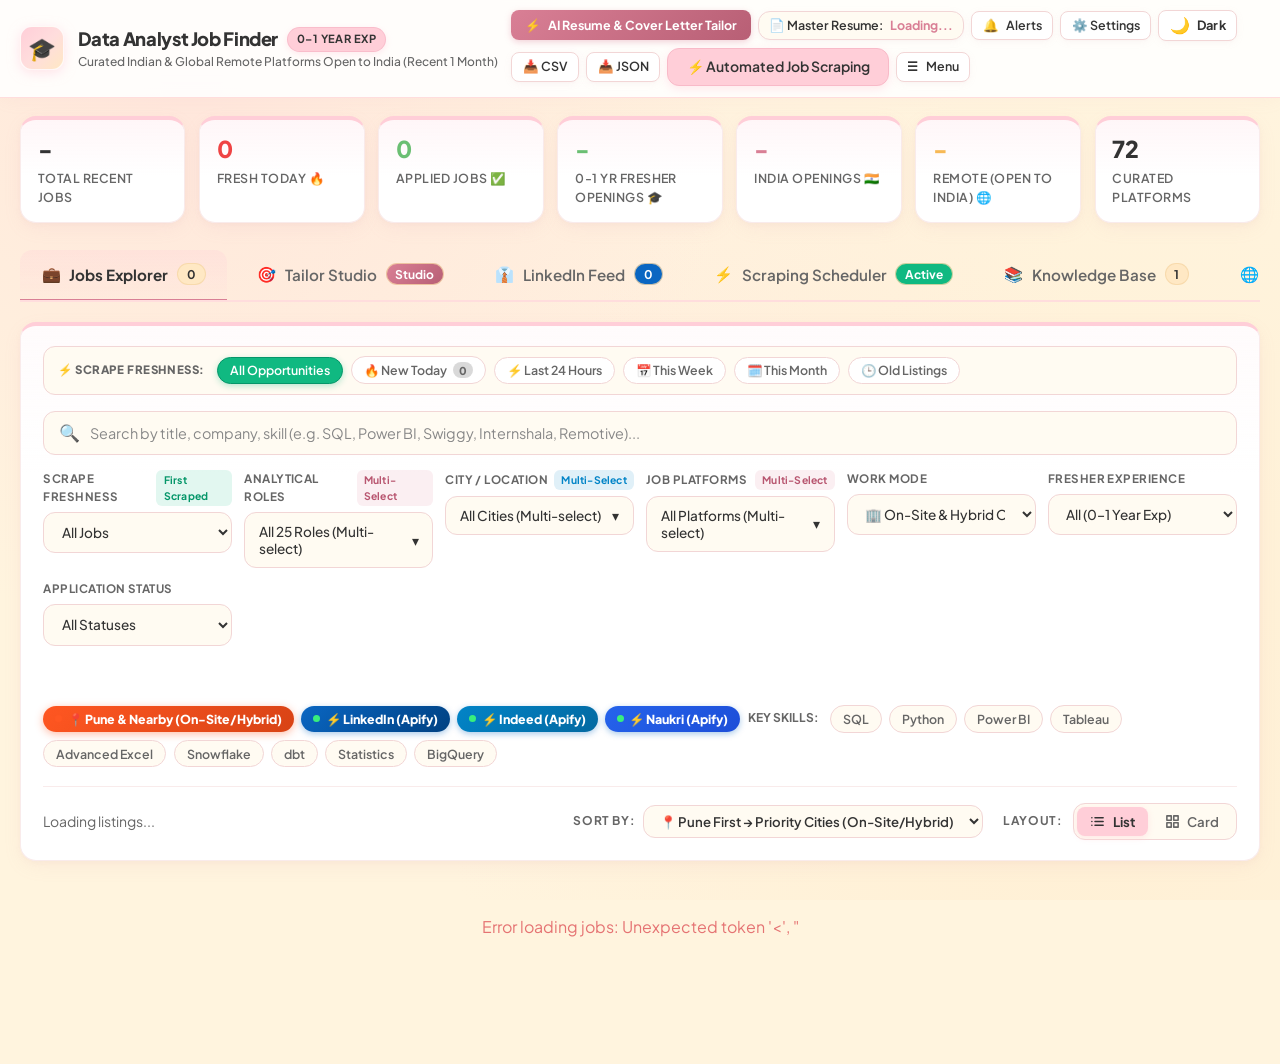
==== static/index.html @ f837790b "Initial commit: Data Analyst Fresher Job Finder platform with responsive laptop, mobile, and tablet " ====
<!DOCTYPE html>
<html lang="en">

<head>
  <meta charset="UTF-8">
  <meta name="viewport" content="width=device-width, initial-scale=1.0">
  <meta http-equiv="Cache-Control" content="no-cache, no-store, must-revalidate">
  <meta http-equiv="Pragma" content="no-cache">
  <meta http-equiv="Expires" content="0">
  <title>Data Analyst Fresher Job Finder (0-1 Year Exp) | Modern Pastel AI Career Platform</title>

  <!-- Modern Clean Typography (Notion/Linear aesthetic) -->
  <link rel="preconnect" href="https://fonts.googleapis.com">
  <link rel="preconnect" href="https://fonts.gstatic.com" crossorigin>
  <link
    href="https://fonts.googleapis.com/css2?family=Plus+Jakarta+Sans:wght@400;500;600;700;800&family=JetBrains+Mono:wght@400;500;600&display=swap"
    rel="stylesheet">

  <script>
    (function () {
      try {
        var saved = localStorage.getItem('job_finder_theme');
        var systemDark = window.matchMedia && window.matchMedia('(prefers-color-scheme: dark)').matches;
        var theme = saved ? saved : (systemDark ? 'dark' : 'light');
        document.documentElement.setAttribute('data-theme', theme);
        if (theme === 'dark') {
          document.documentElement.classList.add('dark-theme');
        }
      } catch (e) { }
    })();
  </script>
  <link rel="stylesheet" href="/static/css/styles.css?v=3.0.0-responsive">
  <link rel="icon"
    href="data:image/svg+xml,<svg xmlns=%22http://www.w3.org/2000/svg%22 viewBox=%220%22><text y=%2226%22 font-size=%2226%22>📈</text></svg>">
</head>

<body>

  <!-- Top Navigation Bar (Background: #FFFFFF, Bottom Border: #FFDDDD) -->
  <header class="header">
    <div class="header-container">
      <a href="/" class="brand">
        <div class="brand-icon">🎓</div>
        <div class="brand-text-wrap">
          <div class="brand-title">
            <span class="brand-title-text">Data Analyst Job Finder</span>
            <span class="fresher-badge-header">0–1 Year Exp</span>
          </div>
          <div class="brand-subtitle">Curated Indian & Global Remote Platforms Open to India (Recent 1 Month)</div>
        </div>
      </a>

      <div class="header-actions">
        <!-- Dedicated AI Resume & Cover Letter Tailor Feature -->
        <button class="btn btn-primary btn-sm header-btn-tailor" onclick="openAITailorWorkspace()"
          title="AI Resume & Cover Letter Tailoring Studio: Paste URL or JD"
          style="background: linear-gradient(135deg, #D97F95 0%, #B85F75 100%); color: #FFFFFF; border: none; font-weight: 700; box-shadow: 0 2px 6px rgba(217,127,149,0.35); padding: 0.45rem 0.85rem;">
          ⚡ <span class="btn-text-full">AI Resume & Cover Letter Tailor</span><span class="btn-text-short">Tailor</span>
        </button>
        <!-- Master Resume Profile Badge -->
        <button class="btn btn-outline btn-sm master-resume-badge header-btn-desktop-only" id="master-resume-badge-btn"
          onclick="openMasterResumeModal()" title="View or upload verified Master Resume">
          📄 Master Resume: <span id="header-resume-name" style="color: #D97F95; font-weight: 700;">Loading...</span>
        </button>
        <!-- Notification Bell Dropdown -->
        <div style="position: relative; display: inline-block;">
          <button class="btn btn-outline btn-sm" id="notif-bell-btn" onclick="toggleNotificationDrawer()"
            title="Job Scraping Notifications & System Alerts">
            🔔 <span id="header-notif-label" class="header-notif-text">Alerts</span>
            <span class="notif-badge" id="header-notif-badge"
              style="display: none; background: #dc2626; color: white; border-radius: 9999px; padding: 2px 7px; font-size: 0.72rem; font-weight: 800; margin-left: 4px;">0</span>
          </button>
          <div id="notif-dropdown" class="notif-dropdown" style="display: none;">
            <div class="notif-header">
              <div>
                <span style="font-weight: 700; font-size: 0.9rem; color: #1e293b; display: block;">Scraping Alerts & Updates</span>
                <span class="notif-tz-badge">🇮🇳 Indian Standard Time (IST • UTC+5:30)</span>
              </div>
              <div style="display: flex; gap: 8px; align-items: center;">
                <button class="btn-text-xs" onclick="markAllNotificationsRead()">Mark all read</button>
                <button class="btn-text-xs" onclick="openNotificationSettingsModal()">⚙️ Settings</button>
              </div>
            </div>
            <div id="notif-items-list" class="notif-items-list">
              <div style="padding: 1.5rem; text-align: center; color: #64748b; font-size: 0.85rem;">No recent
                notifications</div>
            </div>
            <div class="notif-footer">
              <span>Alerts Timezone: <strong>IST (Asia/Kolkata)</strong></span>
              <button class="btn-text-xs" onclick="fetchNotifications()" style="cursor: pointer;">🔄 Refresh</button>
            </div>
          </div>
        </div>
        <!-- Settings Button -->
        <button class="btn btn-outline btn-sm header-btn-desktop-only" onclick="openSettingsModal()"
          title="Customize ATS strictness, work modes, and export preferences">
          ⚙️ Settings
        </button>
        <!-- Theme Change Button -->
        <button class="btn btn-outline btn-sm theme-toggle-btn" id="theme-toggle-btn" onclick="toggleTheme()"
          title="Switch to Dark Theme" aria-label="Toggle Theme">
          <span class="theme-toggle-icon" id="theme-toggle-icon">🌙</span>
          <span class="theme-toggle-text" id="theme-toggle-text">Dark</span>
        </button>
        <!-- Export Actions -->
        <button class="btn btn-outline btn-sm header-btn-desktop-only" onclick="window.location.href='/api/export/csv'"
          title="Export all recent listings to CSV">
          📥 CSV
        </button>
        <button class="btn btn-outline btn-sm header-btn-desktop-only" onclick="window.location.href='/api/export/json'"
          title="Export all recent listings to JSON">
          📥 JSON
        </button>
        <!-- Primary Action Button: #FFCED8 -->
        <button class="btn btn-primary header-btn-desktop-only" onclick="switchTab('scheduler-center')">
          ⚡ Automated Job Scraping
        </button>

        <!-- Mobile/Tablet Menu Button (Visible on screens <= 1024px) -->
        <button type="button" class="btn btn-outline btn-sm mobile-menu-toggle-btn" id="mobile-menu-btn" onclick="toggleMobileMenu()"
          title="Toggle Navigation Menu" aria-label="Toggle Navigation Menu" aria-expanded="false">
          <span class="mobile-menu-icon" id="mobile-menu-icon">☰</span>
          <span class="mobile-menu-label">Menu</span>
        </button>
      </div>
    </div>

    <!-- Mobile Actions Slide-down Drawer (Tablet & Mobile) -->
    <div id="mobile-actions-drawer" class="mobile-actions-drawer" style="display: none;">
      <div class="mobile-drawer-content">
        <div class="mobile-drawer-primary">
          <button class="btn btn-primary btn-block mobile-drawer-btn" onclick="openAITailorWorkspace(); closeMobileMenu();"
            style="background: linear-gradient(135deg, #D97F95 0%, #B85F75 100%); color: #FFFFFF; border: none; font-weight: 700;">
            ⚡ AI Resume & Cover Letter Tailor
          </button>
          <button class="btn btn-outline btn-block mobile-drawer-btn" onclick="openMasterResumeModal(); closeMobileMenu();">
            📄 Master Resume: <span id="mobile-drawer-resume-name" style="color: #D97F95; font-weight: 700;">Loading...</span>
          </button>
          <button class="btn btn-primary btn-block mobile-drawer-btn" onclick="switchTab('scheduler-center'); closeMobileMenu();">
            ⚡ Automated Job Scraping & Scheduler
          </button>
        </div>
        <div class="mobile-drawer-grid-2">
          <button class="btn btn-outline mobile-drawer-btn" onclick="openSettingsModal(); closeMobileMenu();">
            ⚙️ Settings
          </button>
          <button class="btn btn-outline mobile-drawer-btn" onclick="window.location.href='/api/export/csv'; closeMobileMenu();">
            📥 CSV Export
          </button>
          <button class="btn btn-outline mobile-drawer-btn" onclick="window.location.href='/api/export/json'; closeMobileMenu();">
            📥 JSON Export
          </button>
          <button class="btn btn-outline mobile-drawer-btn" onclick="toggleTheme(); closeMobileMenu();">
            🌓 Switch Theme
          </button>
        </div>
      </div>
    </div>
  </header>

  <!-- Dashboard Live Stats Banner (White Cards, 16px Radius, Soft Shadow, #FFCED8 Top Border) -->
  <section class="stats-banner">
    <div class="stats-grid">
      <div class="stat-item">
        <span class="stat-value" id="stat-total-jobs">-</span>
        <span class="stat-label">Total Recent Jobs</span>
      </div>
      <div class="stat-item">
        <span class="stat-value" id="stat-fresh-today" style="color: #EF4444;">0</span>
        <span class="stat-label">Fresh Today 🔥</span>
      </div>
      <div class="stat-item">
        <span class="stat-value" id="stat-applied-jobs" style="color: #6BBF73;">0</span>
        <span class="stat-label">Applied Jobs ✅</span>
      </div>
      <div class="stat-item">
        <span class="stat-value" id="stat-fresher-jobs" style="color: #6BBF73;">-</span>
        <span class="stat-label">0-1 Yr Fresher Openings 🎓</span>
      </div>
      <div class="stat-item">
        <span class="stat-value" id="stat-india-jobs" style="color: #D97F95;">-</span>
        <span class="stat-label">India Openings 🇮🇳</span>
      </div>
      <div class="stat-item">
        <span class="stat-value" id="stat-remote-jobs" style="color: #F7B955;">-</span>
        <span class="stat-label">Remote (Open to India) 🌐</span>
      </div>
      <div class="stat-item">
        <span class="stat-value" id="stat-platforms-count">72</span>
        <span class="stat-label">Curated Platforms</span>
      </div>
    </div>
  </section>

  <!-- Navigation Tabs Wrapper with Scroll Cues -->
  <div class="nav-tabs-wrapper">
    <nav class="nav-tabs" id="main-nav-tabs">
      <button class="tab-btn active" data-tab="jobs">
        💼 <span class="tab-btn-text">Jobs Explorer</span> <span class="tab-badge" id="badge-jobs-count">0</span>
      </button>
      <button class="tab-btn" data-tab="tailor-studio" id="tab-btn-tailor-studio">
        🎯 <span class="tab-btn-text">Tailor Studio</span> <span class="tab-badge" style="background: linear-gradient(135deg, #D97F95, #B85F75); color: #fff;">Studio</span>
      </button>
      <button class="tab-btn" data-tab="linkedin-feed" id="tab-btn-linkedin-feed">
        👔 <span class="tab-btn-text">LinkedIn Feed</span> <span class="tab-badge" id="badge-linkedin-feed-count" style="background: #0a66c2; color: white;">0</span>
      </button>
      <button class="tab-btn" data-tab="scheduler-center" id="tab-btn-scheduler-center">
        ⚡ <span class="tab-btn-text">Scraping Scheduler</span> <span class="tab-badge" id="badge-scheduler-status"
          style="background: #10b981; color: white;">Active</span>
      </button>
      <button class="tab-btn" data-tab="kb">
        📚 <span class="tab-btn-text">Knowledge Base</span> <span class="tab-badge" id="badge-kb-docs">1</span>
      </button>
      <button class="tab-btn" data-tab="directory">
        🌐 <span class="tab-btn-text">72 Platforms</span> <span class="tab-badge">72</span>
      </button>
      <button class="tab-btn" data-tab="analytics">
        📊 <span class="tab-btn-text">Analytics</span>
      </button>
    </nav>
  </div>

  <!-- Main Content Area -->
  <main class="main-content">

    <!-- Tab 1: Fresher Jobs Explorer -->
    <div class="tab-pane" id="tab-jobs">
      <!-- Search & Filters Dashboard Card -->
      <div class="filter-card">
        <!-- Quick Scrape Freshness Filter Bar -->
        <div class="freshness-quick-bar">
          <span class="freshness-quick-title">⚡ SCRAPE FRESHNESS:</span>
          <button type="button" class="freshness-pill active" id="quick-pill-all" onclick="setScrapeFreshness('')">All
            Opportunities</button>
          <button type="button" class="freshness-pill pill-today" id="quick-pill-today"
            onclick="setScrapeFreshness('today')">🔥 New Today <span class="fresh-count-pill"
              id="quick-count-today">0</span></button>
          <button type="button" class="freshness-pill pill-24h" id="quick-pill-24h"
            onclick="setScrapeFreshness('24h')">⚡ Last 24 Hours</button>
          <button type="button" class="freshness-pill pill-week" id="quick-pill-7d"
            onclick="setScrapeFreshness('7d')">📅 This Week</button>
          <button type="button" class="freshness-pill pill-month" id="quick-pill-30d"
            onclick="setScrapeFreshness('30d')">🗓️ This Month</button>
          <button type="button" class="freshness-pill pill-older" id="quick-pill-older_30d"
            onclick="setScrapeFreshness('older_30d')">🕒 Old Listings</button>
        </div>

        <div class="search-row">
          <div class="search-input-wrapper">
            <span class="search-icon">🔍</span>
            <input type="text" id="search-input" class="search-input"
              placeholder="Search by title, company, skill (e.g. SQL, Power BI, Swiggy, Internshala, Remotive)...">
          </div>
        </div>

        <div class="filter-grid">

          <!-- SCRAPE FRESHNESS FILTER -->
          <div class="filter-group">
            <label class="filter-label">
              <span>Scrape Freshness</span>
              <span class="badge-tag badge-green">First Scraped</span>
            </label>
            <select id="scrape-freshness-filter" class="filter-select" data-filter="scrape_freshness">
              <option value="" selected>All Jobs</option>
              <option value="today">🔥 Freshly Scraped Today</option>
              <option value="24h">⚡ Last 24 Hours</option>
              <option value="3d">📅 Last 3 Days</option>
              <option value="7d">📅 Last 7 Days (This Week)</option>
              <option value="30d">🗓️ Last 30 Days (This Month)</option>
              <option value="older_30d">🕒 Older Listings (&gt; 30 Days)</option>
            </select>
          </div>

          <!-- MULTI-SELECT ANALYTICAL ROLE FILTER -->
          <div class="filter-group multi-select-container">
            <label class="filter-label">
              <span>Analytical Roles</span>
              <span class="badge-tag">Multi-Select</span>
            </label>
            <button type="button" id="multi-role-btn" class="multi-select-btn" aria-haspopup="true" aria-expanded="false">
              <span id="multi-role-btn-text">All 25 Roles (Multi-select)</span>
              <span>▾</span>
            </button>

            <!-- Custom Dropdown Panel with Checkboxes -->
            <div id="multi-role-dropdown" class="multi-select-dropdown">
              <div class="dropdown-search-wrapper">
                <input type="text" id="role-search-input" class="dropdown-search-input"
                  placeholder="Search analytical roles...">
              </div>
              <div class="dropdown-actions-row">
                <button type="button" class="dropdown-quick-btn" onclick="selectAllCoreRoles()">All Core (13)</button>
                <button type="button" class="dropdown-quick-btn" onclick="selectAllRelatedRoles()">All Related (12)</button>
                <button type="button" class="dropdown-quick-btn" onclick="selectAllRoles()">All (25)</button>
                <button type="button" class="dropdown-quick-btn" style="color: #E57373;"
                  onclick="clearRoleSelection()">Clear</button>
              </div>
              <div id="role-checkboxes-list" class="dropdown-list">
                <!-- Checkboxes populated via JS -->
              </div>
            </div>
          </div>

          <!-- MULTI-SELECT CITY / LOCATION FILTER -->
          <div class="filter-group multi-select-container">
            <label class="filter-label">
              <span>City / Location</span>
              <span class="badge-tag badge-blue">Multi-Select</span>
            </label>
            <button type="button" id="multi-city-btn" class="multi-select-btn" aria-haspopup="true" aria-expanded="false">
              <span id="multi-city-btn-text">All Cities (Multi-select)</span>
              <span>▾</span>
            </button>

            <!-- Custom Dropdown Panel with Checkboxes for Cities -->
            <div id="multi-city-dropdown" class="multi-select-dropdown">
              <div class="dropdown-search-wrapper">
                <input type="text" id="city-search-input" class="dropdown-search-input"
                  placeholder="Search cities (e.g. Bengaluru, Mumbai, Pune, Delhi NCR, Remote)...">
              </div>
              <div class="dropdown-actions-row">
                <button type="button" class="dropdown-quick-btn" style="color: #FF5722; font-weight: 800;" onclick="selectPuneNearbyOnly()">📍 Pune (Priority #1)</button>
                <button type="button" class="dropdown-quick-btn" style="color: #0284C7; font-weight: 700;" onclick="selectPriorityCitiesCascade()">🎯 Priority Cities (5)</button>
                <button type="button" class="dropdown-quick-btn" onclick="selectTopTechHubs()">Top Hubs</button>
                <button type="button" class="dropdown-quick-btn" onclick="selectAllCities()">All</button>
                <button type="button" class="dropdown-quick-btn" style="color: #E57373;"
                  onclick="clearCitySelection()">Clear</button>
              </div>
              <div id="city-checkboxes-list" class="dropdown-list">
                <!-- Checkboxes populated via JS -->
              </div>
            </div>
          </div>

          <!-- MULTI-SELECT JOB PLATFORM FILTER -->
          <div class="filter-group multi-select-container">
            <label class="filter-label">
              <span>Job Platforms</span>
              <span class="badge-tag">Multi-Select</span>
            </label>
            <button type="button" id="multi-platform-btn" class="multi-select-btn" aria-haspopup="true" aria-expanded="false">
              <span id="multi-platform-btn-text">All Platforms (Multi-select)</span>
              <span>▾</span>
            </button>

            <!-- Custom Dropdown Panel with Checkboxes for Platforms -->
            <div id="multi-platform-dropdown" class="multi-select-dropdown">
              <div class="dropdown-search-wrapper">
                <input type="text" id="platform-search-input" class="dropdown-search-input"
                  placeholder="Search platforms (e.g. Internshala, Remote OK, Naukri)...">
              </div>
              <div class="dropdown-actions-row">
                <button type="button" class="dropdown-quick-btn" style="color: #0A66C2; font-weight: 800;" onclick="filterByPlatform('linkedin_india')">⚡ Apify Live</button>
                <button type="button" class="dropdown-quick-btn" onclick="selectPlatformsWithJobs()">With Jobs</button>
                <button type="button" class="dropdown-quick-btn" onclick="selectIndiaPlatforms()">India</button>
                <button type="button" class="dropdown-quick-btn" onclick="selectRemotePlatforms()">Remote</button>
                <button type="button" class="dropdown-quick-btn" onclick="selectCompanyPlatforms()">Company</button>
                <button type="button" class="dropdown-quick-btn" onclick="selectAllPlatforms()">All</button>
                <button type="button" class="dropdown-quick-btn" style="color: #E57373;"
                  onclick="clearPlatformSelection()">Clear</button>
              </div>
              <div id="platform-checkboxes-list" class="dropdown-list">
                <!-- Checkboxes populated via JS -->
              </div>
            </div>
          </div>

          <!-- Work Mode Filter -->
          <div class="filter-group">
            <label class="filter-label">
              <span>Work Mode</span>
            </label>
            <select id="workmode-filter" class="filter-select" data-filter="work_mode">
              <option value="onsite_hybrid" selected>🏢 On-Site & Hybrid Only (No Remote)</option>
              <option value="">All Work Modes</option>
              <option value="On-Site">On-Site Only</option>
              <option value="Hybrid">Hybrid Only</option>
              <option value="Remote">Remote Only</option>
            </select>
          </div>

          <!-- Fresher Experience Filter -->
          <div class="filter-group">
            <label class="filter-label">
              <span>Fresher Experience</span>
            </label>
            <select id="exp-filter" class="filter-select" data-filter="experience_level">
              <option value="">All (0–1 Year Exp)</option>
              <option value="Fresher (0 Years)">Fresher (0 Years / Campus)</option>
              <option value="0 - 1 Year (Junior / Entry-Level)">0 - 1 Year (Junior / Entry-Level)</option>
              <option value="Internship / Trainee">Internship / Trainee</option>
            </select>
          </div>

          <!-- Application Status Filter -->
          <div class="filter-group">
            <label class="filter-label">
              <span>Application Status</span>
            </label>
            <select id="applied-filter" class="filter-select" data-filter="applied">
              <option value="">All Statuses</option>
              <option value="applied">✅ Applied Only</option>
              <option value="not_applied">⏳ Not Applied</option>
            </select>
          </div>

        </div>

        <!-- Selected Roles, Cities, & Platforms Chips Bars -->
        <div id="selected-roles-chips" class="selected-roles-chips"></div>
        <div id="selected-cities-chips" class="selected-roles-chips"></div>
        <div id="selected-platforms-chips" class="selected-roles-chips"></div>

        <!-- Quick Skills & Location Filter Pills -->
        <div class="skills-pills" style="align-items: center; flex-wrap: wrap;">
          <button class="skill-pill priority-pune-pill" onclick="filterPuneNearbyOnsiteHybrid()" title="Priority #1: Pune & Nearby Region (On-Site & Hybrid Only, No Remote)">
            <span class="apify-pulse-dot" style="background: #FF5722; box-shadow: 0 0 10px #FF5722;"></span>
            <span>📍 Pune & Nearby (On-Site/Hybrid)</span>
          </button>
          <button class="skill-pill apify-quick-pill" onclick="filterByPlatform('linkedin_india')" title="Filter to live genuine LinkedIn postings scraped via Apify Cloud">
            <span class="apify-pulse-dot" style="background: #38EF7D;"></span>
            <span>⚡ LinkedIn (Apify)</span>
          </button>
          <button class="skill-pill apify-quick-pill" style="background: linear-gradient(135deg, #0284C7 0%, #0369A1 100%) !important;" onclick="filterByPlatform('indeed_india')" title="Filter to live genuine Indeed postings scraped via Apify Cloud">
            <span class="apify-pulse-dot" style="background: #38EF7D;"></span>
            <span>⚡ Indeed (Apify)</span>
          </button>
          <button class="skill-pill apify-quick-pill" style="background: linear-gradient(135deg, #2563EB 0%, #1D4ED8 100%) !important;" onclick="filterByPlatform('naukri')" title="Filter to live genuine Naukri postings scraped via Apify Cloud">
            <span class="apify-pulse-dot" style="background: #38EF7D;"></span>
            <span>⚡ Naukri (Apify)</span>
          </button>
          <span style="font-size: 0.75rem; color: #666666; font-weight: 700; margin-right: 0.25rem;">KEY SKILLS:</span>
          <button class="skill-pill" onclick="filterBySkill('SQL')">SQL</button>
          <button class="skill-pill" onclick="filterBySkill('Python')">Python</button>
          <button class="skill-pill" onclick="filterBySkill('Power BI')">Power BI</button>
          <button class="skill-pill" onclick="filterBySkill('Tableau')">Tableau</button>
          <button class="skill-pill" onclick="filterBySkill('Excel')">Advanced Excel</button>
          <button class="skill-pill" onclick="filterBySkill('Snowflake')">Snowflake</button>
          <button class="skill-pill" onclick="filterBySkill('dbt')">dbt</button>
          <button class="skill-pill" onclick="filterBySkill('Statistics')">Statistics</button>
          <button class="skill-pill" onclick="filterBySkill('BigQuery')">BigQuery</button>
        </div>

        <!-- Results Toolbar with Filter Summary, Sort Selector, and Layout Switcher (Default: List) -->
        <div class="results-toolbar">
          <div class="filter-summary" id="filter-summary">
            <span>Loading listings...</span>
          </div>

          <div class="toolbar-controls-right">
            <!-- Sort Selector in Toolbar -->
            <div class="sort-selector-container">
              <span class="toolbar-label">Sort By:</span>
              <select id="toolbar-sort-select" class="sort-select" data-filter="sort_by" title="Sort job listings">
                <option value="pune_first" selected>📍 Pune First → Priority Cities (On-Site/Hybrid)</option>
                <option value="date_desc">⚡ Date: Most Recent</option>
                <option value="first_scraped_desc">⬇ Newest Scraped First</option>
                <option value="first_scraped_asc">⬆ Oldest Scraped First</option>
                <option value="date_asc">⏳ Date: Oldest First</option>
                <option value="platform_asc">🌐 Platform (A → Z)</option>
                <option value="platform_desc">🌐 Platform (Z → A)</option>
                <option value="company_asc">🏢 Company (A → Z)</option>
                <option value="company_desc">🏢 Company (Z → A)</option>
                <option value="title_asc">💼 Job Title (A → Z)</option>
                <option value="title_desc">💼 Job Title (Z → A)</option>
              </select>
            </div>

            <div class="layout-switcher-container">
              <span class="layout-label">Layout:</span>
              <div class="layout-toggle-group" role="group" aria-label="Job listing layout switcher">
                <button type="button" class="layout-toggle-btn active" id="layout-btn-list" onclick="setLayout('list')"
                  title="List Layout (Default)">
                  <svg width="15" height="15" viewBox="0 0 24 24" fill="none" stroke="currentColor" stroke-width="2.5"
                    stroke-linecap="round" stroke-linejoin="round">
                    <line x1="8" y1="6" x2="21" y2="6"></line>
                    <line x1="8" y1="12" x2="21" y2="12"></line>
                    <line x1="8" y1="18" x2="21" y2="18"></line>
                    <line x1="3" y1="6" x2="3.01" y2="6"></line>
                    <line x1="3" y1="12" x2="3.01" y2="12"></line>
                    <line x1="3" y1="18" x2="3.01" y2="18"></line>
                  </svg>
                  <span>List</span>
                </button>
                <button type="button" class="layout-toggle-btn" id="layout-btn-card" onclick="setLayout('card')"
                  title="Card Layout">
                  <svg width="15" height="15" viewBox="0 0 24 24" fill="none" stroke="currentColor" stroke-width="2.5"
                    stroke-linecap="round" stroke-linejoin="round">
                    <rect x="3" y="3" width="7" height="7"></rect>
                    <rect x="14" y="3" width="7" height="7"></rect>
                    <rect x="14" y="14" width="7" height="7"></rect>
                    <rect x="3" y="14" width="7" height="7"></rect>
                  </svg>
                  <span>Card</span>
                </button>
              </div>
            </div>
          </div>
        </div>
      </div>

      <!-- Jobs Container (Default List View) -->
      <div class="jobs-display layout-list" id="jobs-grid">
        <!-- Rendered by JavaScript -->
      </div>

      <!-- Pagination -->
      <div class="pagination" id="pagination-container">
        <!-- Rendered by JavaScript -->
      </div>
    </div>

    <!-- ========================================================================= -->
    <!-- Tab: Dedicated AI Tailor Resume & Cover Letter Studio -->
    <!-- ========================================================================= -->
    <div class="tab-pane" id="tab-tailor-studio" style="display: none;">
      
      <!-- Studio Hero Header -->
      <div class="studio-hero-card">
        <div class="studio-hero-content">
          <div class="studio-hero-title-row">
            <span class="studio-hero-icon">🎯</span>
            <div>
              <h2 class="studio-hero-heading">AI Resume & Cover Letter Tailor Studio</h2>
              <p class="studio-hero-sub">
                Target any job by pasting a <strong>live job posting URL</strong> (LinkedIn, Naukri, Internshala, Indeed, Foundit, company careers) or by <strong>pasting the Job Description directly</strong>. The AI cross-references your verified Career Knowledge Base to build a strict 1-page ATS resume, personalized cover letter, and match gap report.
              </p>
            </div>
          </div>
          <div class="studio-hero-badges">
            <div class="studio-kb-badge">
              <span class="pulse-dot"></span>
              <span>Grounding: <strong>Verified Career Knowledge Base</strong></span>
            </div>
            <button class="btn btn-outline btn-sm" onclick="openMasterResumeModal()" title="View Master Resume">
              📄 Master Resume Profile
            </button>
          </div>
        </div>
      </div>

      <!-- Mode Toggle Switcher -->
      <div class="ts-mode-switch-bar">
        <button type="button" class="ts-mode-btn active" id="ts-mode-btn-url" onclick="switchTailorStudioMode('url')">
          <span class="ts-mode-icon">🌐</span>
          <span class="ts-mode-text">
            <strong>Mode A: Scrape from Job Posting URL</strong>
            <small>LinkedIn, Naukri, Internshala, Indeed, WWR, Company Career URLs</small>
          </span>
        </button>
        <button type="button" class="ts-mode-btn" id="ts-mode-btn-manual" onclick="switchTailorStudioMode('manual')">
          <span class="ts-mode-icon">📋</span>
          <span class="ts-mode-text">
            <strong>Mode B: Manually Paste Job Description</strong>
            <small>Paste any role title, company & custom JD requirements</small>
          </span>
        </button>

      </div>

      <!-- Main Input Workspace -->
      <div class="ts-input-workspace">

        <!-- ==================== MODE A: URL SCRAPING ==================== -->
        <div id="ts-section-url" class="ts-section-pane">
          <div class="ts-card">
            <div class="ts-card-header">
              <h3 class="ts-card-title">🌐 Scrape & Extract Complete Job Details from Live URL</h3>
              <span class="badge-tag badge-pink">Deep Extraction Engine</span>
            </div>
            <p class="ts-card-desc">
              Paste the job posting link below. Our resilient engine fetches the complete posting, handles guest APIs, bypasses authwalls, and extracts title, company, location, skills, and full description.
            </p>

            <div class="ts-url-input-box">
              <div class="ts-url-field-wrap">
                <span class="ts-url-icon">🔗</span>
                <input type="url" id="ts-input-url" class="ts-url-input"
                  placeholder="https://www.linkedin.com/jobs/view/... or https://internshala.com/job/detail/... or careers.swiggy.com/..."
                  onkeydown="if(event.key === 'Enter') scrapeStudioUrl()">
              </div>
              <button type="button" class="btn btn-primary" id="ts-btn-scrape" onclick="scrapeStudioUrl()">
                🔍 Fetch & Scrape Job
              </button>
            </div>

            <!-- Quick sample test links -->
            <div class="ts-sample-links-row">
              <span class="ts-sample-links-label">Quick Test URLs:</span>
              <button type="button" class="ts-sample-chip" onclick="fillStudioUrl('linkedin')">
                💼 LinkedIn: Senior Data Analyst
              </button>
              <button type="button" class="ts-sample-chip" onclick="fillStudioUrl('internshala')">
                🎓 Internshala: Civil/Data Engineer
              </button>
              <button type="button" class="ts-sample-chip" onclick="fillStudioUrl('wwr')">
                🌍 WeWorkRemotely: Analytics Partner
              </button>
            </div>

            <!-- Scraping Feedback / Loading Banner -->
            <div id="ts-scrape-feedback" class="ts-feedback-box" style="display: none;"></div>

            <!-- Scraped Details Preview & Edit Card -->
            <div id="ts-scraped-preview-card" class="ts-scraped-preview" style="display: none;">
              <div class="ts-preview-header">
                <div class="ts-preview-header-left">
                  <span class="ts-preview-success-icon">✅</span>
                  <div>
                    <h4 class="ts-preview-heading">Successfully Extracted Job Posting</h4>
                    <span id="ts-preview-source-badge" class="badge-tag badge-green">Live Scraped</span>
                  </div>
                </div>
                <button type="button" class="btn btn-outline btn-sm" onclick="clearStudioScrapedData()">
                  🔄 Clear & Re-scrape
                </button>
              </div>

              <div class="ts-form-grid">
                <div class="ts-form-group">
                  <label for="ts-scraped-title">Job Title</label>
                  <input type="text" id="ts-scraped-title" class="ts-input" placeholder="Job Title">
                </div>
                <div class="ts-form-group">
                  <label for="ts-scraped-company">Company Name</label>
                  <input type="text" id="ts-scraped-company" class="ts-input" placeholder="Company Name">
                </div>
                <div class="ts-form-group">
                  <label for="ts-scraped-location">Location</label>
                  <input type="text" id="ts-scraped-location" class="ts-input" placeholder="e.g. Bengaluru, India or Remote">
                </div>
                <div class="ts-form-group">
                  <label for="ts-scraped-workmode">Work Mode</label>
                  <select id="ts-scraped-workmode" class="ts-select">
                    <option value="Remote">Remote</option>
                    <option value="Hybrid">Hybrid</option>
                    <option value="On-site">On-site</option>
                  </select>
                </div>
              </div>

              <!-- Detected Skills Tags -->
              <div class="ts-detected-skills-wrap">
                <label class="ts-label-sub">Detected Key Skills:</label>
                <div id="ts-scraped-skills-container" class="ts-skills-container"></div>
              </div>

              <!-- Full Extracted Job Description -->
              <div class="ts-form-group" style="margin-top: 0.75rem;">
                <div style="display: flex; justify-content: space-between; align-items: center; margin-bottom: 0.35rem;">
                  <label for="ts-scraped-desc" style="font-weight: 700;">Full Extracted Job Description & Requirements:</label>
                  <span id="ts-scraped-desc-count" style="font-size: 0.75rem; color: var(--text-muted);">0 characters</span>
                </div>
                <textarea id="ts-scraped-desc" class="ts-textarea" rows="7" placeholder="Full job description..."></textarea>
              </div>

              <!-- Primary Generation Trigger -->
              <div class="ts-generate-cta-row">
                <button type="button" class="btn btn-primary btn-lg ts-generate-btn" id="ts-btn-generate-url" onclick="generateTailoredDocsFromScraped()">
                  ✨ Generate Tailored Resume & Cover Letter
                </button>
                <span class="ts-cta-hint">Builds 1-page PDF, DOCX, TXT, LaTeX & personalized cover letter.</span>
              </div>
            </div>

          </div>
        </div>

        <!-- ==================== MODE B: MANUAL JD PASTE ==================== -->
        <div id="ts-section-manual" class="ts-section-pane" style="display: none;">
          <div class="ts-card">
            <div class="ts-card-header">
              <h3 class="ts-card-title">📋 Manually Paste Any Job Description (JD)</h3>
              <span class="badge-tag badge-cyan">Custom Role Mode</span>
            </div>
            <p class="ts-card-desc">
              Have a JD from an email, PDF, internal job board, or WhatsApp recruiter? Paste the details here to tailor your 1-page resume and cover letter against your Career Knowledge Base.
            </p>

            <!-- Sample Presets -->
            <div class="ts-sample-links-row">
              <span class="ts-sample-links-label">Quick Sample JDs:</span>
              <button type="button" class="ts-sample-chip" onclick="fillStudioSampleJD('power_bi')">
                📊 Power BI Developer
              </button>
              <button type="button" class="ts-sample-chip" onclick="fillStudioSampleJD('data_analyst')">
                📈 Junior Data Analyst
              </button>
              <button type="button" class="ts-sample-chip" onclick="fillStudioSampleJD('sql_analyst')">
                💻 SQL & BI Analyst
              </button>
            </div>

            <div class="ts-form-grid">
              <div class="ts-form-group">
                <label for="ts-manual-title">Target Job Title <span style="color: #ef4444;">*</span></label>
                <input type="text" id="ts-manual-title" class="ts-input" placeholder="e.g. Junior Data Analyst, Power BI Developer">
              </div>
              <div class="ts-form-group">
                <label for="ts-manual-company">Company / Employer Name</label>
                <input type="text" id="ts-manual-company" class="ts-input" placeholder="e.g. Swiggy, Google, Target Employer">
              </div>
              <div class="ts-form-group">
                <label for="ts-manual-location">Location</label>
                <input type="text" id="ts-manual-location" class="ts-input" placeholder="e.g. Bengaluru, India or Remote">
              </div>
              <div class="ts-form-group">
                <label for="ts-manual-workmode">Work Mode</label>
                <select id="ts-manual-workmode" class="ts-select">
                  <option value="Remote">Remote</option>
                  <option value="Hybrid" selected>Hybrid</option>
                  <option value="On-site">On-site</option>
                </select>
              </div>
            </div>

            <div class="ts-form-group">
              <label for="ts-manual-skills">Target Skills (comma separated, optional)</label>
              <input type="text" id="ts-manual-skills" class="ts-input" placeholder="e.g. SQL, Power BI, Python, Excel, DAX, Data Modeling">
            </div>

            <div class="ts-form-group">
              <div style="display: flex; justify-content: space-between; align-items: center; margin-bottom: 0.35rem;">
                <label for="ts-manual-desc" style="font-weight: 700;">Job Description, Responsibilities & Requirements <span style="color: #ef4444;">*</span></label>
                <span id="ts-manual-char-count" style="font-size: 0.75rem; color: var(--text-muted);">0 characters</span>
              </div>
              <textarea id="ts-manual-desc" class="ts-textarea" rows="8"
                placeholder="Paste the complete job description, key responsibilities, requirements, technical skills, and educational qualifications here..."
                oninput="updateManualCharCount()"></textarea>
            </div>

            <!-- Primary Generation Trigger -->
            <div class="ts-generate-cta-row">
              <button type="button" class="btn btn-primary btn-lg ts-generate-btn" id="ts-btn-generate-manual" onclick="generateTailoredDocsFromManual()">
                ✨ Generate Tailored Resume & Cover Letter
              </button>
              <span class="ts-cta-hint">Builds 1-page PDF, DOCX, TXT, LaTeX & personalized cover letter.</span>
            </div>

          </div>
        </div>
</div>

      <!-- Loading / Progress Overlay -->
      <div id="ts-generating-overlay" class="ts-progress-card" style="display: none;">
        <div class="ts-spinner-wrap">
          <div class="ts-spinner"></div>
          <div class="ts-progress-text-wrap">
            <h4 id="ts-progress-title">Tailoring Documents Grounded in Knowledge Base...</h4>
            <p id="ts-progress-subtitle">Extracting requirements • Aligning STAR achievements • Building strict 1-page PDF & Word files...</p>
          </div>
        </div>
      </div>

      <!-- ==================== RESULTS SECTION ==================== -->
      <div id="ts-results-container" class="ts-results-wrapper" style="display: none;">
<!-- ATS Score & Compatibility Banner -->
        <div class="ts-score-banner">
          <div class="ts-score-gauge-wrap">
            <div class="ts-score-circle" id="ts-score-circle">
              <span class="ts-score-num" id="ts-score-val">0%</span>
              <span class="ts-score-lbl">ATS MATCH</span>
            </div>
            <div class="ts-score-meta">
              <h3 id="ts-result-job-heading" class="ts-result-heading">Tailored for Position</h3>
              <p id="ts-result-job-sub" class="ts-result-sub">Optimized for employer criteria</p>
              <div class="ts-score-badges" id="ts-score-breakdown"></div>
            </div>
          </div>
          <div class="ts-evidence-grounding-box">
            <div class="ts-grounding-title">📁 Career Knowledge Base Grounding:</div>
            <div id="ts-grounding-evidence-list" class="ts-evidence-list"></div>
          </div>
        </div>

        <!-- Keyword Match Breakdown Strip -->
        <div class="ts-keywords-strip">
          <div class="ts-kw-col">
            <span class="ts-kw-title">✅ Matched Keywords & Competencies:</span>
            <div id="ts-matched-keywords-chips" class="ts-kw-chips"></div>
          </div>
          <div class="ts-kw-col">
            <span class="ts-kw-title">💡 Recommended Keyword Additions:</span>
            <div id="ts-missing-keywords-chips" class="ts-kw-chips"></div>
          </div>
        </div>

        <!-- Result Views Tabs Navigation -->
        <div class="ts-result-tabs-bar">
          <button type="button" class="ts-res-tab active" id="ts-res-tab-resume" onclick="switchStudioResultTab('resume')">
            📄 Tailored 1-Page Resume
          </button>
          <button type="button" class="ts-res-tab" id="ts-res-tab-coverletter" onclick="switchStudioResultTab('coverletter')">
            ✉️ Tailored Cover Letter
          </button>
          <button type="button" class="ts-res-tab" id="ts-res-tab-latex" onclick="switchStudioResultTab('latex')">
            📜 LaTeX Source & Bullets
          </button>
          <button type="button" class="ts-res-tab" id="ts-res-tab-screening" onclick="switchStudioResultTab('screening')">
            ❓ Screening & Interview Q&A
          </button>
        </div>

        <!-- RESULT VIEW 1: RESUME -->
        <div id="ts-view-resume" class="ts-result-pane">
          <div class="ts-action-toolbar">
            <div class="ts-toolbar-left">
              <span style="font-weight: 700; color: var(--text-primary);">Resume Downloads:</span>
              <a id="ts-dl-pdf" href="#" target="_blank" class="btn btn-primary btn-sm">
                ⬇️ Download PDF (1-Page)
              </a>
              <a id="ts-dl-docx" href="#" target="_blank" class="btn btn-secondary btn-sm">
                ⬇️ Download Word (.docx)
              </a>
              <a id="ts-dl-txt" href="#" target="_blank" class="btn btn-outline btn-sm">
                ⬇️ Plain Text (.txt)
              </a>
              <a id="ts-dl-tex" href="#" target="_blank" class="btn btn-outline btn-sm">
                ⬇️ Overleaf (.tex)
              </a>
            </div>
            <div class="ts-toolbar-right">
              <button type="button" class="btn btn-outline btn-sm" onclick="printStudioResume()">
                🖨️ Print Preview
              </button>
            </div>
          </div>
<div class="ts-preview-card">
            <div class="ts-preview-container" id="ts-resume-html-preview">
              <!-- Rendered Resume HTML Preview -->
            </div>
          </div>
        </div>
<!-- RESULT VIEW 2: COVER LETTER -->
        <div id="ts-view-coverletter" class="ts-result-pane" style="display: none;">
          <div class="ts-action-toolbar">
            <div class="ts-toolbar-left">
              <span style="font-weight: 700; color: var(--text-primary);">Cover Letter Downloads:</span>
              <a id="ts-dl-cl-pdf" href="#" target="_blank" class="btn btn-primary btn-sm">
                ⬇️ Download PDF
              </a>
              <a id="ts-dl-cl-docx" href="#" target="_blank" class="btn btn-secondary btn-sm">
                ⬇️ Download Word (.docx)
              </a>
              <a id="ts-dl-cl-txt" href="#" target="_blank" class="btn btn-outline btn-sm">
                ⬇️ Plain Text (.txt)
              </a>
            </div>
            <div class="ts-toolbar-right">
              <button type="button" class="btn btn-primary btn-sm" onclick="copyStudioCoverLetter()">
                📋 Copy Text to Clipboard
              </button>
            </div>
          </div>

          <div class="ts-preview-card">
            <div class="ts-cl-document" id="ts-coverletter-preview">
              <!-- Rendered Cover Letter -->
            </div>
          </div>
        </div>

        <!-- RESULT VIEW 3: LATEX SOURCE -->
        <div id="ts-view-latex" class="ts-result-pane" style="display: none;">
          <div class="ts-action-toolbar">
            <div class="ts-toolbar-left">
              <span style="font-weight: 700; color: var(--text-primary);">Overleaf / pdflatex Code:</span>
            </div>
            <div class="ts-toolbar-right">
              <button type="button" class="btn btn-primary btn-sm" onclick="copyStudioLatex()">
                📋 Copy LaTeX Code
              </button>
            </div>
          </div>
          <div class="ts-code-container">
            <pre><code id="ts-latex-code" class="ts-code-block"></code></pre>
          </div>
        </div>

        <!-- RESULT VIEW 4: SCREENING Q&A -->
        <div id="ts-view-screening" class="ts-result-pane" style="display: none;">
          <div class="ts-card" style="margin-top: 0.5rem;">
            <h4 style="font-size: 1.1rem; font-weight: 800; color: var(--text-primary); margin-bottom: 0.5rem;">
              🎯 AI Application Screening Questions & Answers
            </h4>
            <p style="font-size: 0.85rem; color: var(--text-secondary); margin-bottom: 1.25rem;">
              Ready-to-use answers tailored for LinkedIn Easy Apply, Naukri, or career portal screening prompts.
            </p>
            <div id="ts-screening-qa-list" class="ts-qa-list"></div>
          </div>
        </div>

      </div>

    </div>

    <!-- Dedicated Tab: LinkedIn HR & Recruiter Feed Platform Page -->
    <div class="tab-pane" id="tab-linkedin-feed" style="display: none;">

      <!-- Platform Header & Metrics Banner -->
      <div class="linkedin-feed-header-card">
        <div class="linkedin-header-left">
          <div class="linkedin-brand-icon">👔</div>
          <div>
            <div style="display: flex; align-items: center; gap: 8px; flex-wrap: wrap;">
              <h2 style="font-size: 1.4rem; font-weight: 800; color: #0a66c2; margin: 0;">
                LinkedIn HR & Recruiter Feed Hub
              </h2>
              <span class="badge-fresher" style="background: #e0f2fe; color: #0369a1; border-color: #bae6fd;">
                🎓 0–1 Yr Fresher
              </span>
              <span class="status-pill status-completed">
                🟢 Live Ingestion Active
              </span>
            </div>
            <p style="color: #475569; font-size: 0.875rem; margin: 0.35rem 0 0 0; line-height: 1.45;">
              Curated and real-time hiring announcements shared directly by verified Talent Acquisition specialists, HR managers, and startup founders on their LinkedIn feed.
            </p>
          </div>
        </div>

        <!-- Action Controls -->
        <div style="display: flex; gap: 8px; flex-wrap: wrap; align-items: center;">
          <button type="button" class="btn btn-primary btn-sm" onclick="openLinkedInPersonalSyncModal()"
            style="background: #0284c7; border-color: #0284c7; color: #FFFFFF; font-weight: 700; box-shadow: 0 2px 6px rgba(2,132,199,0.3);">
            📥 Sync My Personal Feed
          </button>
          <button type="button" class="btn btn-primary btn-sm" id="btn-sync-linkedin-feed" onclick="syncLinkedInFeedNow()"
            style="background: #0a66c2; border-color: #0a66c2; color: #FFFFFF; font-weight: 700; box-shadow: 0 2px 6px rgba(10,102,194,0.3);">
            ⚡ Scrape Benchmark Feed
          </button>
          <button type="button" class="btn btn-outline btn-sm" onclick="toggleLinkedInIngestForm()"
            style="border-color: #0a66c2; color: #0a66c2; font-weight: 700;">
            📋 Ingest / Paste Post
          </button>
          <button type="button" class="btn btn-outline btn-sm" onclick="openLinkedInSettingsModal()"
            title="Configure LinkedIn session cookie & sync preferences">
            ⚙️ Feed Settings
          </button>
        </div>
      </div>

      <!-- Quick Metrics Counter -->
      <div class="stats-grid" style="margin-bottom: 1.25rem;">
        <div class="stat-item">
          <span class="stat-value" id="li-stat-total-posts" style="color: #0a66c2;">0</span>
          <span class="stat-label">Total Recruiter Posts</span>
        </div>
        <div class="stat-item">
          <span class="stat-value" id="li-stat-direct-emails" style="color: #10b981;">0</span>
          <span class="stat-label">Direct HR Emails Verified ✉️</span>
        </div>
        <div class="stat-item">
          <span class="stat-value" id="li-stat-fresh-today" style="color: #ef4444;">0</span>
          <span class="stat-label">Fresh Posts Today 🔥</span>
        </div>
        <div class="stat-item">
          <span class="stat-value" id="li-stat-response-rate" style="color: #8b5cf6;">100%</span>
          <span class="stat-label">Direct Outreach Readiness</span>
        </div>
      </div>

      <!-- Collapsible Quick Ingest Box -->
      <div id="li-ingest-panel" style="display: none; background: #ffffff; border: 1.5px solid #bae6fd; border-radius: 14px; padding: 1.25rem; margin-bottom: 1.25rem; box-shadow: 0 4px 14px rgba(10,102,194,0.08);">
        <div style="display: flex; justify-content: space-between; align-items: center; margin-bottom: 0.75rem;">
          <h4 style="margin: 0; font-size: 1.05rem; font-weight: 800; color: #0a66c2; display: flex; align-items: center; gap: 6px;">
            📥 Paste LinkedIn Recruiter Post to Ingest & Add to Explorer
          </h4>
          <button type="button" class="btn-text-xs" onclick="toggleLinkedInIngestForm()" style="color: #64748b; font-size: 0.85rem;">✕ Close</button>
        </div>
        <p style="font-size: 0.82rem; color: #64748b; margin-bottom: 0.85rem;">
          Saw a recruiter hiring post on your LinkedIn feed? Copy and paste the text or URL below. Our smart parser will extract the company, recruiter name, contact email, skills, and eligibility, and immediately add it to both the Recruiter Feed and the Fresher Jobs Explorer.
        </p>
        <div class="responsive-grid-2col" style="display: grid; grid-template-columns: 1fr 1fr; gap: 0.75rem; margin-bottom: 0.75rem;">
          <div>
            <label style="font-size: 0.75rem; font-weight: 700; color: #475569; display: block; margin-bottom: 3px;">RECRUITER NAME (OPTIONAL)</label>
            <input type="text" id="li-input-recruiter-name" class="search-input" placeholder="e.g. Priya Sharma, Swiggy Talent Acquisition" style="font-size: 0.825rem; padding: 0.45rem 0.65rem;">
          </div>
          <div>
            <label style="font-size: 0.75rem; font-weight: 700; color: #475569; display: block; margin-bottom: 3px;">DIRECT HR EMAIL (OPTIONAL)</label>
            <input type="email" id="li-input-recruiter-email" class="search-input" placeholder="e.g. priya.sharma@swiggy.in" style="font-size: 0.825rem; padding: 0.45rem 0.65rem;">
          </div>
        </div>
        <div style="margin-bottom: 0.75rem;">
          <label style="font-size: 0.75rem; font-weight: 700; color: #475569; display: block; margin-bottom: 3px;">LINKEDIN POST TEXT OR POST URL *</label>
          <textarea id="li-input-post-text" class="studio-input" rows="4" placeholder="Paste the recruiter's full LinkedIn post here (e.g. '#Hiring We are looking for Data Analyst freshers at Swiggy... email resume to...')" style="font-size: 0.825rem; padding: 0.55rem;"></textarea>
        </div>
        <div style="display: flex; justify-content: flex-end; gap: 8px;">
          <button type="button" class="btn btn-outline btn-sm" onclick="toggleLinkedInIngestForm()">Cancel</button>
          <button type="button" class="btn btn-primary btn-sm" onclick="submitLinkedInIngest()" style="background: #0a66c2; border-color: #0a66c2; color: #fff; font-weight: 700;">⚡ Parse & Add to Database</button>
        </div>
      </div>

      <!-- Search & Filter Bar -->
      <div class="filter-card" style="margin-bottom: 1.25rem;">
        <div class="search-row" style="margin-bottom: 0.85rem;">
          <div class="search-input-wrapper">
            <span class="search-icon">🔍</span>
            <input type="text" id="li-search-input" class="search-input" oninput="debounceLinkedInFeedSearch()"
              placeholder="Search recruiter posts by name, company, skill (e.g. Priya Sharma, PhonePe, SQL, Power BI, Bengaluru)...">
          </div>
        </div>

        <div style="display: flex; gap: 0.5rem; flex-wrap: wrap; align-items: center; justify-content: space-between;">
          <div class="freshness-quick-bar" style="margin: 0; padding: 0; border: none; background: none;">
            <button type="button" class="freshness-pill active" id="li-filter-all" onclick="setLinkedInQuickFilter('all')">All Recruiter Posts</button>
            <button type="button" class="freshness-pill pill-today" id="li-filter-today" onclick="setLinkedInQuickFilter('today')">🔥 Today's Posts</button>
            <button type="button" class="freshness-pill pill-24h" id="li-filter-email" onclick="setLinkedInQuickFilter('email')">✉️ Direct HR Email Only</button>
            <button type="button" class="freshness-pill pill-week" id="li-filter-remote" onclick="setLinkedInQuickFilter('remote')">🌐 Remote (Open to India)</button>
            <button type="button" class="freshness-pill pill-month" id="li-filter-bengaluru" onclick="setLinkedInQuickFilter('bengaluru')">📍 Bengaluru Hub</button>
          </div>

          <div style="display: flex; gap: 8px; align-items: center;">
            <select id="li-workmode-select" onchange="loadLinkedInFeedPosts()" style="padding: 0.4rem; border: 1px solid #cbd5e1; border-radius: 6px; font-size: 0.8rem; background: #fff;">
              <option value="">All Work Modes</option>
              <option value="Remote">Remote</option>
              <option value="Hybrid">Hybrid</option>
              <option value="Onsite">On-Site</option>
            </select>
            <span id="li-results-counter" style="font-size: 0.8rem; font-weight: 700; color: #64748b;">Loading posts...</span>
          </div>
        </div>
      </div>

      <!-- Recruiter Feed Stream Grid -->
      <div id="linkedin-feed-posts-grid" class="jobs-grid">
        <div style="grid-column: 1 / -1; text-align: center; padding: 3rem; color: #64748b;">
          Loading LinkedIn HR & Recruiter Feed posts...
        </div>
      </div>

    </div>

    <!-- Tab 2: Career Knowledge Base & AI Studio -->
    <div class="tab-pane" id="tab-kb" style="display: none;">

      <!-- Hero Banner & 6-Step Workflow Stepper -->
      <div class="kb-hero-banner">
        <div
          style="display: flex; justify-content: space-between; align-items: flex-start; flex-wrap: wrap; gap: 1rem;">
          <div>
            <div style="display: flex; align-items: center; gap: 0.5rem; margin-bottom: 0.35rem;">
              <span style="font-size: 1.5rem;">📚</span>
              <h2 style="font-size: 1.35rem; font-weight: 800; color: #ffffff; margin: 0;">
                Career Knowledge Base & Multi-Document Repository
              </h2>
              <span class="status-pill status-pill-ready">Active Profile: Verified</span>
            </div>
            <p style="color: #94a3b8; font-size: 0.88rem; max-width: 820px; line-height: 1.5; margin: 0;">
              Upload all career documents (resumes, certificates, project case studies, awards, recommendation letters,
              LinkedIn exports).
              The AI extracts skills and competencies across all documents into a unified knowledge base, and
              dynamically matches them to generate highly personalized resumes and cover letters for any job
              description.
            </p>
          </div>
          <div style="display: flex; gap: 0.5rem; flex-wrap: wrap;">
            <button class="btn btn-outline btn-sm" onclick="reindexAllKBDocuments()"
              title="Force re-indexing and update profile">
              🔄 Re-index All Docs
            </button>
            <button class="btn btn-primary btn-sm" onclick="switchKBSubnav('studio')">
              ⚡ Open Tailor Studio
            </button>
          </div>
        </div>

        <!-- 6-Stage Smart Resume & Cover Letter Workflow Stepper -->
        <div class="kb-stepper">
          <div class="kb-step-item active">
            <span class="kb-step-number">1</span>
            <div>
              <div class="kb-step-title">Upload Career Docs</div>
              <div style="font-size: 0.68rem; color: #94a3b8;">Multi-format batch</div>
            </div>
          </div>
          <div class="kb-step-item active">
            <span class="kb-step-number">2</span>
            <div>
              <div class="kb-step-title">AI Extraction</div>
              <div style="font-size: 0.68rem; color: #94a3b8;">Unified profile built</div>
            </div>
          </div>
          <div class="kb-step-item">
            <span class="kb-step-number">3</span>
            <div>
              <div class="kb-step-title">Target Job Description</div>
              <div style="font-size: 0.68rem; color: #94a3b8;">Paste JD or pick job</div>
            </div>
          </div>
          <div class="kb-step-item">
            <span class="kb-step-number">4</span>
            <div>
              <div class="kb-step-title">AI JD Analysis</div>
              <div style="font-size: 0.68rem; color: #94a3b8;">Extract role & keywords</div>
            </div>
          </div>
          <div class="kb-step-item">
            <span class="kb-step-number">5</span>
            <div>
              <div class="kb-step-title">Multi-Doc Matching</div>
              <div style="font-size: 0.68rem; color: #94a3b8;">Align evidence & certs</div>
            </div>
          </div>
          <div class="kb-step-item">
            <span class="kb-step-number">6</span>
            <div>
              <div class="kb-step-title">Tailored Documents</div>
              <div style="font-size: 0.68rem; color: #94a3b8;">Resume, CL, Word, PDF</div>
            </div>
          </div>
        </div>
      </div>

      <!-- KB Internal Sub-Navigation Tabs -->
      <div class="kb-subnav">
        <button type="button" class="kb-subnav-btn active" id="kb-subnav-repo" onclick="switchKBSubnav('repo')">
          📁 Document Repository (<span id="kb-repo-count">0</span>)
        </button>
        <button type="button" class="kb-subnav-btn" id="kb-subnav-profile" onclick="switchKBSubnav('profile')">
          🧠 Unified Professional Profile
        </button>
        <button type="button" class="kb-subnav-btn" id="kb-subnav-studio" onclick="switchKBSubnav('studio')">
          ⚡ Smart Resume & Cover Letter Studio
        </button>
      </div>

      <!-- SUB-PANE 1: Document Repository -->
      <div id="kb-pane-repo">
        <!-- Prominent Evidence-Based Single Source of Truth Notice -->
        <div class="evidence-notice-banner"
          style="background: rgba(14, 165, 233, 0.08); border: 1.5px solid #0284c7; border-radius: 10px; padding: 0.95rem 1.25rem; margin-bottom: 1rem; display: flex; align-items: flex-start; gap: 0.85rem;">
          <div style="font-size: 1.35rem; line-height: 1.2;">🔒</div>
          <div style="font-size: 0.84rem; color: #e0f2fe; line-height: 1.55;">
            <strong style="color: #38bdf8; font-size: 0.9rem; display: block; margin-bottom: 0.2rem;">Single Source of
              Truth Notice:</strong>
            Only documents listed in the 'Documents Available for Resume Tailoring' section will be used for resume and
            cover letter generation. No cached profile data, sample data, previous conversations, browser storage, or
            AI-generated assumptions will be used.
          </div>
        </div>

        <!-- Uploaded Files Transparency Summary Card (Requirement 2) -->
        <div id="kb-repo-stats-container" style="margin-bottom: 1rem;"></div>

        <!-- Batch Multi-File Upload Dropzone -->
        <div class="kb-upload-container" id="kb-upload-dropzone"
          onclick="document.getElementById('kb-multi-file-input').click()">
          <input type="file" id="kb-multi-file-input" multiple accept=".pdf,.doc,.docx,.txt,.md,.png,.jpg,.jpeg,.csv"
            style="display: none;" onchange="handleKBBatchUpload(this.files)">
          <div style="font-size: 2.2rem; margin-bottom: 0.35rem;">📤</div>
          <div style="font-size: 1.05rem; font-weight: 700; color: #f8fafc; margin-bottom: 0.25rem;">
            Click or drag & drop multiple career documents to upload
          </div>
          <div style="font-size: 0.82rem; color: #94a3b8; max-width: 600px; margin: 0 auto 0.6rem auto;">
            Upload Resumes, Cover Letters, Certificates, Project Documentation, Case Studies, Awards, Recommendations,
            Transcripts, Licenses, or LinkedIn Exports.
          </div>
          <div class="kb-upload-formats-badge">
            <span class="kb-format-chip">PDF</span>
            <span class="kb-format-chip">DOCX / DOC</span>
            <span class="kb-format-chip">TXT / MD</span>
            <span class="kb-format-chip">PNG / JPG (Certificates)</span>
            <span class="kb-format-chip">CSV</span>
            <span class="kb-format-chip">Multiple Files</span>
          </div>

          <!-- Document Category Selector (Defaults to Auto-Detect) -->
          <div
            style="margin-top: 1rem; display: inline-flex; align-items: center; gap: 0.5rem; background: #131c31; padding: 0.4rem 0.8rem; border-radius: 6px; border: 1px solid #233558;"
            onclick="event.stopPropagation()">
            <label style="font-size: 0.78rem; font-weight: 700; color: #94a3b8;">Document Category:</label>
            <select id="kb-upload-category-select"
              style="background: #0a0f1d; color: #38bdf8; border: 1px solid #334155; border-radius: 4px; padding: 0.25rem 0.5rem; font-size: 0.78rem; font-weight: 600;">
              <option value="auto">✨ Auto-Detect From File</option>
              <option value="resume">📄 Resume / CV</option>
              <option value="cover_letter">✉️ Cover Letter</option>
              <option value="certificate">🏆 Certificate / Credential</option>
              <option value="project_doc">📊 Project Documentation</option>
              <option value="case_study">💼 Case Study</option>
              <option value="portfolio">🎨 Portfolio Document</option>
              <option value="award">🎖️ Award & Achievement</option>
              <option value="recommendation">📝 Recommendation Letter</option>
              <option value="transcript">🎓 Transcript / Marksheet</option>
              <option value="license">🛡️ Professional License</option>
              <option value="training">💻 Training Completion</option>
              <option value="linkedin_export">🔗 LinkedIn Profile Export</option>
              <option value="bio">👤 Personal Bio</option>
              <option value="other">📁 Other Career File</option>
            </select>
          </div>

          <div id="kb-upload-status" style="margin-top: 0.85rem; font-size: 0.85rem; display: none;"></div>
        </div>

        <!-- Repository Filter & Action Bar -->
        <div
          style="display: flex; justify-content: space-between; align-items: center; flex-wrap: wrap; gap: 0.75rem; margin-bottom: 0.75rem;">
          <div class="search-input-wrapper" style="flex: 1; min-width: 260px; max-width: 450px;">
            <span class="search-icon">🔍</span>
            <input type="text" id="kb-search-input" class="search-input"
              placeholder="Search documents by name, category, or skills..." oninput="filterKBDocuments()">
          </div>

          <div style="display: flex; align-items: center; gap: 0.5rem; flex-wrap: wrap;">
            <div class="kb-category-bar" id="kb-category-filters" style="margin-bottom: 0;">
              <button type="button" class="kb-cat-filter-btn active" data-cat="all"
                onclick="setKBCategoryFilter('all')">All Documents</button>
              <button type="button" class="kb-cat-filter-btn" data-cat="resume"
                onclick="setKBCategoryFilter('resume')">Resumes</button>
              <button type="button" class="kb-cat-filter-btn" data-cat="certificate"
                onclick="setKBCategoryFilter('certificate')">Certificates</button>
              <button type="button" class="kb-cat-filter-btn" data-cat="project_doc"
                onclick="setKBCategoryFilter('project_doc')">Projects & Cases</button>
              <button type="button" class="kb-cat-filter-btn" data-cat="recommendation"
                onclick="setKBCategoryFilter('recommendation')">Recommendations</button>
              <button type="button" class="kb-cat-filter-btn" data-cat="other"
                onclick="setKBCategoryFilter('other')">Other</button>
            </div>
            <button type="button" class="btn btn-outline btn-sm" id="btn-reprocess-all"
              onclick="reprocessAllKBDocuments()"
              style="font-size: 0.78rem; padding: 0.35rem 0.75rem; font-weight: 700;"
              title="Re-extract and re-parse all documents in the repository">
              🔄 Reprocess All
            </button>
          </div>
        </div>

        <!-- Documents Grid -->
        <div class="kb-docs-grid" id="kb-documents-grid">
          <div style="text-align: center; padding: 2rem; grid-column: 1 / -1;">
            <div class="spinner"></div>
            <p style="color: #94a3b8; font-size: 0.85rem; margin-top: 0.5rem;">Loading career knowledge base
              documents...</p>
          </div>
        </div>
      </div>

      <!-- SUB-PANE 2: Unified Professional Profile -->
      <div id="kb-pane-profile" style="display: none;">
        <div id="kb-unified-profile-content">
          <div style="text-align: center; padding: 2.5rem;">
            <div class="spinner"></div> Loading unified professional profile...
          </div>
        </div>
      </div>

      <!-- SUB-PANE 3: Smart Resume & Cover Letter Studio -->
      <div id="kb-pane-studio" style="display: none;">
        <div class="studio-layout">
          <!-- Left: Job Description Input Card -->
          <div class="studio-card">
            <h3 style="font-size: 1.15rem; font-weight: 700; color: #38bdf8; margin-bottom: 0.35rem;">
              🎯 Target Any Job Description
            </h3>
            <p style="font-size: 0.82rem; color: #94a3b8; margin-bottom: 1rem; line-height: 1.4;">
              Paste any job posting or internship description below. The AI will cross-reference requirements against
              all uploaded career documents to generate a tailored 1-page LaTeX resume, personalized cover letter, and
              ATS skill gap analysis.
            </p>

            <div class="studio-presets-row">
              <span style="font-size: 0.75rem; color: #94a3b8; font-weight: 700;">Try Sample JDs:</span>
              <button type="button" class="studio-preset-chip" onclick="loadSampleJD('power_bi')">📊 Power BI
                Developer</button>
              <button type="button" class="studio-preset-chip" onclick="loadSampleJD('data_analyst')">📈 Junior Data
                Analyst</button>
              <button type="button" class="studio-preset-chip" onclick="loadSampleJD('sql_analyst')">🗄️ SQL & BI
                Analyst</button>
            </div>

            <div style="display: grid; grid-template-columns: 1fr 1fr; gap: 0.75rem;">
              <div class="studio-input-group">
                <label>Target Job Title</label>
                <input type="text" id="studio-job-title" class="studio-input" placeholder="e.g. Junior Data Analyst">
              </div>
              <div class="studio-input-group">
                <label>Company / Employer Name</label>
                <input type="text" id="studio-company" class="studio-input"
                  placeholder="e.g. Deloitte, Swiggy, Accenture">
              </div>
            </div>

            <div class="studio-input-group">
              <label>Full Job Description & Requirements</label>
              <textarea id="studio-jd-text" class="studio-input"
                style="min-height: 220px; font-family: inherit; line-height: 1.5; resize: vertical;"
                placeholder="Paste the complete job description, required skills, tools, and responsibilities here..."></textarea>
            </div>

            <div
              style="display: flex; justify-content: space-between; align-items: center; flex-wrap: wrap; gap: 0.75rem;">
              <span style="font-size: 0.75rem; color: #06b6d4;">
                🔒 Strict Truthfulness: Uses verified facts from your Knowledge Base only.
              </span>
              <button type="button" class="btn btn-primary" id="btn-studio-generate"
                onclick="generateTailoredFromStudio()"
                style="font-weight: 700; background: linear-gradient(135deg, #06b6d4, #10b981);">
                ⚡ Generate Tailored Resume & Cover Letter
              </button>
            </div>
          </div>

          <!-- Right: Knowledge Base Summary & Live Matching Readiness -->
          <div class="studio-card">
            <h3 style="font-size: 1.15rem; font-weight: 700; color: #34d399; margin-bottom: 0.35rem;">
              🧠 Knowledge Base Source Profile
            </h3>
            <p style="font-size: 0.82rem; color: #94a3b8; margin-bottom: 1rem; line-height: 1.4;">
              Source truth used when matching against target job openings:
            </p>

            <div id="studio-kb-snapshot">
              <div style="text-align: center; padding: 2rem;">
                <div class="spinner"></div> Loading profile snapshot...
              </div>
            </div>
          </div>
        </div>
      </div>

    </div>

    <!-- Tab 3: Career Knowledge Base (72 Curated Platforms) -->
    <div class="tab-pane" id="tab-directory" style="display: none;">
      <div class="filter-card">
        <h3 style="font-size: 1.25rem; font-weight: 800; margin-bottom: 0.4rem; color: #333333;">
          📚 Curated Platform Directory (72 Sources from Directory PDF)
        </h3>
        <p style="color: #666666; font-size: 0.875rem; margin-bottom: 1.15rem;">
          Exclusively includes platforms from <code>india_and_global_remote_job_platforms.pdf</code>:
          <strong>Section A (India-only portals)</strong>, <strong>Section B (Remote jobs open to Indian
            applicants)</strong>, and <strong>Section C (Direct employer career pages)</strong>.
        </p>
        <div class="search-input-wrapper">
          <span class="search-icon">🔍</span>
          <input type="text" id="dir-search-input" class="search-input"
            placeholder="Search platforms by name, country, or section (e.g. Internshala, Remotive, TCS, Swiggy, Naukri)...">
        </div>
      </div>

      <div id="platforms-directory">
        <!-- Rendered by JavaScript -->
      </div>
    </div>

    <!-- Tab 4: Analytics -->
    <div class="tab-pane" id="tab-analytics" style="display: none;">
      <div id="analytics-view">
        <!-- Rendered by JavaScript -->
      </div>
    </div>

    <!-- Tab 5: Automated Job Scraping, Scheduling & Monitoring Center -->
    <div class="tab-pane" id="tab-scheduler-center" style="display: none;">
      <div class="scheduler-container">

        <!-- 1. Job Scraping Controls -->
        <section class="scheduler-section" id="section-scraping-controls">
          <div class="section-title-wrap">
            <div>
              <h2 class="section-main-title">⚡ 1. Job Scraping Controls</h2>
              <p class="section-subtitle">Configure on-demand scraping triggers, target platforms, and smart ATS
                extraction controls.</p>
            </div>
            <button class="btn btn-primary" id="btn-trigger-manual-scrape" onclick="triggerManualScrapeWithControls()">
              🚀 Start Scraping Now
            </button>
          </div>

          <div class="scheduler-controls-grid" style="display: grid; grid-template-columns: repeat(auto-fit, minmax(min(100%, 320px), 1fr)); gap: 1.25rem;">
            <!-- Adapters & Sources Selection -->
            <div style="background: #f8fafc; border: 1.5px solid #e2e8f0; border-radius: 12px; padding: 1.25rem;">
              <div style="display: flex; justify-content: space-between; align-items: center; margin-bottom: 0.75rem;">
                <label style="font-size: 0.8rem; font-weight: 700; color: #1e293b; text-transform: uppercase;">
                  Target Job Sources & Portals
                </label>
                <div style="font-size: 0.75rem;">
                  <a href="javascript:void(0)" onclick="toggleAllManualAdapters(true)"
                    style="color: #D97F95; font-weight: 600; margin-right: 8px;">Select All</a>
                  <a href="javascript:void(0)" onclick="toggleAllManualAdapters(false)"
                    style="color: #64748b; font-weight: 600;">Deselect All</a>
                </div>
              </div>
              <div class="responsive-grid-sources" style="display: grid; grid-template-columns: repeat(auto-fill, minmax(min(100%, 180px), 1fr)); gap: 0.5rem;" id="manual-sources-checkboxes">
                <label style="display: flex; align-items: center; gap: 6px; font-size: 0.825rem; cursor: pointer;">
                  <input type="checkbox" name="manual_adapter" value="linkedin_feed" checked> 👔 LinkedIn HR Recruiter Feed
                </label>
                <label style="display: flex; align-items: center; gap: 6px; font-size: 0.825rem; cursor: pointer;">
                  <input type="checkbox" name="manual_adapter" value="internshala" checked> Internshala (India)
                </label>
                <label style="display: flex; align-items: center; gap: 6px; font-size: 0.825rem; cursor: pointer;">
                  <input type="checkbox" name="manual_adapter" value="remotive" checked> Remotive (Global)
                </label>
                <label style="display: flex; align-items: center; gap: 6px; font-size: 0.825rem; cursor: pointer;">
                  <input type="checkbox" name="manual_adapter" value="remoteok" checked> RemoteOK (Global)
                </label>
                <label style="display: flex; align-items: center; gap: 6px; font-size: 0.825rem; cursor: pointer;">
                  <input type="checkbox" name="manual_adapter" value="jobicy" checked> Jobicy Remote
                </label>
                <label style="display: flex; align-items: center; gap: 6px; font-size: 0.825rem; cursor: pointer;">
                  <input type="checkbox" name="manual_adapter" value="weworkremotely" checked> We Work Remotely
                </label>
                <label style="display: flex; align-items: center; gap: 6px; font-size: 0.825rem; cursor: pointer;">
                  <input type="checkbox" name="manual_adapter" value="company_careers" checked> Company Boards
                </label>
                <label style="display: flex; align-items: center; gap: 6px; font-size: 0.825rem; cursor: pointer;">
                  <input type="checkbox" name="manual_adapter" value="real_market_seed" checked> Real Market Seed
                </label>
              </div>
            </div>

            <!-- Smart Scraping Controls -->
            <div style="background: #f8fafc; border: 1.5px solid #e2e8f0; border-radius: 12px; padding: 1.25rem;">
              <label
                style="display: block; font-size: 0.8rem; font-weight: 700; color: #1e293b; text-transform: uppercase; margin-bottom: 0.75rem;">
                Smart Job Scraping Controls
              </label>
              <div class="responsive-grid-sources" style="display: grid; grid-template-columns: repeat(auto-fill, minmax(min(100%, 180px), 1fr)); gap: 0.6rem;">
                <label style="display: flex; align-items: center; gap: 6px; font-size: 0.825rem; cursor: pointer;">
                  <input type="checkbox" id="ctrl-scrape-new-only" checked> Scrape New Jobs Only
                </label>
                <label style="display: flex; align-items: center; gap: 6px; font-size: 0.825rem; cursor: pointer;">
                  <input type="checkbox" id="ctrl-update-existing" checked> Update Existing Listings
                </label>
                <label style="display: flex; align-items: center; gap: 6px; font-size: 0.825rem; cursor: pointer;">
                  <input type="checkbox" id="ctrl-deduplication" checked> Job De-Duplication
                </label>
                <label style="display: flex; align-items: center; gap: 6px; font-size: 0.825rem; cursor: pointer;">
                  <input type="checkbox" id="ctrl-ats-scoring" checked> ATS Relevance Scoring
                </label>
                <label style="display: flex; align-items: center; gap: 6px; font-size: 0.825rem; cursor: pointer;">
                  <input type="checkbox" id="ctrl-skill-matching" checked> Skill Match Scoring
                </label>
                <label style="display: flex; align-items: center; gap: 6px; font-size: 0.825rem; cursor: pointer;">
                  <input type="checkbox" id="ctrl-resume-matching" checked> Resume Match Scoring
                </label>
                <label style="display: flex; align-items: center; gap: 6px; font-size: 0.825rem; cursor: pointer;">
                  <input type="checkbox" id="ctrl-rescrape-existing"> Re-Scrape Existing Jobs
                </label>
                <label style="display: flex; align-items: center; gap: 6px; font-size: 0.825rem; cursor: pointer;">
                  <input type="checkbox" id="ctrl-refresh-expired"> Refresh Expired Jobs
                </label>
              </div>
            </div>
          </div>

          <!-- Advanced Settings Row -->
          <div class="scheduler-advanced-grid"
            style="margin-top: 1rem; display: grid; grid-template-columns: repeat(auto-fit, minmax(min(100%, 180px), 1fr)); gap: 1rem; background: #FFFBF2; border: 1px solid #F2D6D6; padding: 1rem; border-radius: 10px;">
            <div>
              <label
                style="display: block; font-size: 0.75rem; font-weight: 700; color: #475569; margin-bottom: 4px;">MAX
                JOBS PER RUN</label>
              <input type="number" id="ctrl-max-jobs" value="50" min="5" max="200"
                style="width: 100%; padding: 0.4rem 0.6rem; border: 1.5px solid #e2e8f0; border-radius: 6px; font-size: 0.85rem; font-weight: 700;">
            </div>
            <div>
              <label
                style="display: block; font-size: 0.75rem; font-weight: 700; color: #475569; margin-bottom: 4px;">RETRY
                FAILED SCRAPES</label>
              <select id="ctrl-retry-count"
                style="width: 100%; padding: 0.45rem 0.6rem; border: 1.5px solid #e2e8f0; border-radius: 6px; font-size: 0.85rem;">
                <option value="1">1 Retry</option>
                <option value="2" selected>2 Retries (Recommended)</option>
                <option value="3">3 Retries</option>
              </select>
            </div>
            <div>
              <label
                style="display: block; font-size: 0.75rem; font-weight: 700; color: #475569; margin-bottom: 4px;">DELAY
                BETWEEN REQUESTS</label>
              <select id="ctrl-request-delay"
                style="width: 100%; padding: 0.45rem 0.6rem; border: 1.5px solid #e2e8f0; border-radius: 6px; font-size: 0.85rem;">
                <option value="0.2">0.2s (Fast)</option>
                <option value="0.5" selected>0.5s (Standard)</option>
                <option value="1.0">1.0s (Polite)</option>
                <option value="2.0">2.0s (Conservative)</option>
              </select>
            </div>
            <div>
              <label
                style="display: block; font-size: 0.75rem; font-weight: 700; color: #475569; margin-bottom: 4px;">RECOVERY
                & SAFETY</label>
              <div style="display: flex; gap: 12px; margin-top: 6px;">
                <label style="font-size: 0.75rem; display: flex; align-items: center; gap: 4px;">
                  <input type="checkbox" id="ctrl-auto-recovery" checked> Auto-Recovery
                </label>
                <label style="font-size: 0.75rem; display: flex; align-items: center; gap: 4px;">
                  <input type="checkbox" id="ctrl-auto-stop"> Auto-Stop on Errors
                </label>
              </div>
            </div>
          </div>
        </section>

        <!-- 2. Default Schedules -->
        <section class="scheduler-section" id="section-default-schedules">
          <div class="section-title-wrap">
            <div>
              <h2 class="section-main-title">🌅 2. Default Automated Job Scraping Schedules</h2>
              <p class="section-subtitle">Runs daily without manual intervention — even if your browser is closed or you
                are offline.</p>
            </div>
            <span class="status-pill status-completed">Built-in & Self-Healing</span>
          </div>

          <div class="default-schedules-grid">
            <!-- Morning Schedule Card -->
            <div class="default-schedule-card active" id="card-default-morning">
              <div>
                <div class="sched-header">
                  <div class="sched-name">🌅 Morning Job Scraping</div>
                  <label class="switch" title="Enable or Disable Morning Schedule">
                    <input type="checkbox" id="toggle-morning-schedule" checked
                      onchange="toggleDefaultSchedule('sched_morning_default', this.checked)">
                    <span class="slider"></span>
                  </label>
                </div>
                <div class="sched-time-badge">⏰ 11:00 AM Daily</div>
                <div class="sched-meta-grid">
                  <div class="sched-meta-item">
                    <strong>Next Scheduled Run</strong>
                    <span id="morning-next-run" style="font-weight: 700; color: #0284c7;">Calculating...</span>
                  </div>
                  <div class="sched-meta-item">
                    <strong>Last Successful Run</strong>
                    <span id="morning-last-run" style="font-weight: 600; color: #475569;">Checking...</span>
                  </div>
                  <div class="sched-meta-item">
                    <strong>Sources Configured</strong>
                    <span>All 7 Active Portals</span>
                  </div>
                  <div class="sched-meta-item">
                    <strong>Deduplication & ATS</strong>
                    <span style="color: #10b981; font-weight: 700;">Active & Synced</span>
                  </div>
                </div>
              </div>
              <div style="display: flex; justify-content: flex-end; gap: 8px; margin-top: 0.75rem;">
                <button class="btn btn-outline btn-sm" onclick="runScheduleNow('sched_morning_default')">
                  ⚡ Run Now
                </button>
              </div>
            </div>

            <!-- Evening Schedule Card -->
            <div class="default-schedule-card active" id="card-default-evening">
              <div>
                <div class="sched-header">
                  <div class="sched-name">🌙 Evening Job Scraping</div>
                  <label class="switch" title="Enable or Disable Evening Schedule">
                    <input type="checkbox" id="toggle-evening-schedule" checked
                      onchange="toggleDefaultSchedule('sched_evening_default', this.checked)">
                    <span class="slider"></span>
                  </label>
                </div>
                <div class="sched-time-badge">⏰ 10:00 PM Daily</div>
                <div class="sched-meta-grid">
                  <div class="sched-meta-item">
                    <strong>Next Scheduled Run</strong>
                    <span id="evening-next-run" style="font-weight: 700; color: #0284c7;">Calculating...</span>
                  </div>
                  <div class="sched-meta-item">
                    <strong>Last Successful Run</strong>
                    <span id="evening-last-run" style="font-weight: 600; color: #475569;">Checking...</span>
                  </div>
                  <div class="sched-meta-item">
                    <strong>Sources Configured</strong>
                    <span>All 7 Active Portals</span>
                  </div>
                  <div class="sched-meta-item">
                    <strong>Deduplication & ATS</strong>
                    <span style="color: #10b981; font-weight: 700;">Active & Synced</span>
                  </div>
                </div>
              </div>
              <div style="display: flex; justify-content: flex-end; gap: 8px; margin-top: 0.75rem;">
                <button class="btn btn-outline btn-sm" onclick="runScheduleNow('sched_evening_default')">
                  ⚡ Run Now
                </button>
              </div>
            </div>
          </div>
        </section>

        <!-- 3. Custom Scheduler -->
        <section class="scheduler-section" id="section-custom-scheduler">
          <div class="section-title-wrap">
            <div>
              <h2 class="section-main-title">⚙️ 3. Custom Scraping Scheduler</h2>
              <p class="section-subtitle">Create multiple independent scraping schedules with custom frequencies,
                multiple run times, portals, and filters.</p>
            </div>
            <button class="btn btn-outline btn-sm" onclick="openCustomScheduleModal()">
              ➕ Add New Custom Schedule
            </button>
          </div>

          <div id="custom-schedules-container" class="custom-schedules-grid">
            <div style="padding: 2rem; text-align: center; color: #64748b; font-size: 0.9rem; grid-column: 1 / -1;">
              Loading custom schedules...
            </div>
          </div>
        </section>

        <!-- 4. Upcoming Scheduled Jobs -->
        <section class="scheduler-section" id="section-upcoming-tasks">
          <div class="section-title-wrap">
            <div>
              <h2 class="section-main-title">📅 4. Upcoming Scheduled Scraping Tasks</h2>
              <p class="section-subtitle">Chronological queue of future scraping runs with expected execution windows
                and live countdowns.</p>
            </div>
            <button class="btn btn-outline btn-sm" onclick="loadUpcomingTasks()">
              🔄 Refresh Queue
            </button>
          </div>

          <div class="activity-table-wrap">
            <table class="activity-table" id="upcoming-tasks-table">
              <thead>
                <tr>
                  <th>Schedule Name</th>
                  <th>Next Run Time</th>
                  <th>Frequency & Times</th>
                  <th>Status</th>
                  <th>Job Sources</th>
                  <th>Expected Execution Window</th>
                  <th style="text-align: right;">Actions</th>
                </tr>
              </thead>
              <tbody id="upcoming-tasks-tbody">
                <tr>
                  <td colspan="7" style="text-align: center; color: #64748b; padding: 2rem;">Loading upcoming tasks...
                  </td>
                </tr>
              </tbody>
            </table>
          </div>
        </section>

        <!-- 5. Real-Time Status Monitor -->
        <section class="scheduler-section" id="section-status-monitor">
          <div class="section-title-wrap">
            <div>
              <h2 class="section-main-title">📡 5. Real-Time Scraping Status Monitor</h2>
              <p class="section-subtitle">Live background telemetry displaying active portal, progress percentage,
                stage, and discovered jobs.</p>
            </div>
            <span class="status-pill status-idle" id="monitor-status-pill">🟢 Idle</span>
          </div>

          <div class="live-monitor-card">
            <!-- Metrics Row -->
            <div class="monitor-stats-row">
              <div class="monitor-stat-box">
                <div class="monitor-stat-val" id="mon-active-source">-</div>
                <div class="monitor-stat-lbl">Active Job Source</div>
              </div>
              <div class="monitor-stat-box">
                <div class="monitor-stat-val" id="mon-active-portal" style="font-size: 1.05rem;">All Portals Ready</div>
                <div class="monitor-stat-lbl">Portal Being Scraped</div>
              </div>
              <div class="monitor-stat-box">
                <div class="monitor-stat-val" id="mon-jobs-scanned" style="color: #0284c7;">0</div>
                <div class="monitor-stat-lbl">Jobs Found So Far</div>
              </div>
              <div class="monitor-stat-box">
                <div class="monitor-stat-val" id="mon-jobs-added" style="color: #10b981;">0</div>
                <div class="monitor-stat-lbl">New Listings Added</div>
              </div>
              <div class="monitor-stat-box">
                <div class="monitor-stat-val" id="mon-elapsed-time">00:00</div>
                <div class="monitor-stat-lbl">Time Elapsed</div>
              </div>
              <div class="monitor-stat-box">
                <div class="monitor-stat-val" id="mon-remaining-tasks" style="font-size: 0.95rem;">Standby</div>
                <div class="monitor-stat-lbl">Remaining Tasks</div>
              </div>
            </div>

            <!-- Progress Bar -->
            <div class="monitor-progress-wrap">
              <div
                style="display: flex; justify-content: space-between; font-size: 0.8rem; font-weight: 700; color: #475569; margin-bottom: 6px;">
                <span>Execution Progress</span>
                <span id="mon-progress-text">0%</span>
              </div>
              <div class="monitor-progress-bar">
                <div class="monitor-progress-fill" id="mon-progress-fill" style="width: 0%;"></div>
              </div>
            </div>

            <!-- Processing Stage Banner -->
            <div class="monitor-stage-banner" id="mon-stage-banner">
              <span>⏳</span>
              <span id="mon-stage-text">System Idle. Next automatic run scheduled according to active calendar.</span>
            </div>
          </div>
        </section>

        <!-- 6. Recommended Jobs -->
        <section class="scheduler-section" id="section-recommended-jobs">
          <div class="section-title-wrap">
            <div>
              <h2 class="section-main-title">⭐ 6. Recommended Jobs (Resume Match Integration)</h2>
              <p class="section-subtitle">Newly discovered vacancies automatically compared, scored, and ranked against
                your uploaded resume repository.</p>
            </div>
            <button class="btn btn-outline btn-sm" onclick="loadRecommendedJobs()">
              🔄 Re-Score Jobs
            </button>
          </div>

          <div
            style="background: #f8fafc; border: 1.5px solid #e2e8f0; border-radius: 10px; padding: 0.85rem 1.25rem; margin-bottom: 1.25rem; font-size: 0.85rem; display: flex; align-items: center; justify-content: space-between; flex-wrap: gap: 8px;">
            <div>
              <strong style="color: #0f172a;">Candidate Profile Alignment:</strong>
              <span id="rec-profile-skills" style="color: #64748b; margin-left: 6px;">Matching verified tools & core
                competencies...</span>
            </div>
            <span class="status-pill status-completed">Strict ATS Grounding</span>
          </div>

          <div id="recommended-jobs-grid" class="recommended-jobs-grid">
            <div style="padding: 2rem; text-align: center; color: #64748b; font-size: 0.9rem; grid-column: 1 / -1;">
              Loading high-relevance job recommendations...
            </div>
          </div>
        </section>

        <!-- 7. Scrape Activity Logs -->
        <section class="scheduler-section" id="section-activity-logs">
          <div class="section-title-wrap">
            <div>
              <h2 class="section-main-title">📊 7. Scrape Activity Logs</h2>
              <p class="section-subtitle">Complete audit history of all past, running, queued, and scheduled scraping
                executions.</p>
            </div>
            <!-- Export Buttons -->
            <div style="display: flex; gap: 8px; flex-wrap: wrap;">
              <button class="btn btn-outline btn-sm" onclick="exportLogs('csv')" title="Export full logs to CSV">
                📥 Export CSV
              </button>
              <button class="btn btn-outline btn-sm" onclick="exportLogs('excel')"
                title="Export full logs to Excel (.xlsx)">
                📥 Export Excel
              </button>
              <button class="btn btn-outline btn-sm" onclick="exportLogs('json')" title="Export full logs to JSON">
                📥 Export JSON
              </button>
            </div>
          </div>

          <!-- Activity Logs Filter Bar -->
          <div
            style="display: flex; gap: 0.75rem; flex-wrap: wrap; margin-bottom: 1.25rem; background: #f8fafc; padding: 1rem; border-radius: 12px; border: 1px solid #e2e8f0; align-items: center;">
            <div style="flex: 1; min-width: 140px;">
              <label
                style="display: block; font-size: 0.7rem; font-weight: 700; color: #64748b; margin-bottom: 2px;">DATE
                RANGE</label>
              <select id="log-filter-date" onchange="loadActivityLogs()"
                style="width: 100%; padding: 0.45rem; border: 1px solid #cbd5e1; border-radius: 6px; font-size: 0.825rem;">
                <option value="all">All Time</option>
                <option value="today">Today</option>
                <option value="7d" selected>Past 7 Days</option>
                <option value="30d">Past 30 Days</option>
              </select>
            </div>
            <div style="flex: 1; min-width: 140px;">
              <label
                style="display: block; font-size: 0.7rem; font-weight: 700; color: #64748b; margin-bottom: 2px;">STATUS</label>
              <select id="log-filter-status" onchange="loadActivityLogs()"
                style="width: 100%; padding: 0.45rem; border: 1px solid #cbd5e1; border-radius: 6px; font-size: 0.825rem;">
                <option value="all">All Statuses</option>
                <option value="completed">Completed 🟢</option>
                <option value="running">Running 🟡</option>
                <option value="partially_completed">Partial 🟠</option>
                <option value="failed">Failed 🔴</option>
              </select>
            </div>
            <div style="flex: 1; min-width: 140px;">
              <label
                style="display: block; font-size: 0.7rem; font-weight: 700; color: #64748b; margin-bottom: 2px;">TRIGGER
                SOURCE</label>
              <select id="log-filter-trigger" onchange="loadActivityLogs()"
                style="width: 100%; padding: 0.45rem; border: 1px solid #cbd5e1; border-radius: 6px; font-size: 0.825rem;">
                <option value="all">All Sources</option>
                <option value="scheduled">Scheduled</option>
                <option value="manual">Manual</option>
              </select>
            </div>
            <div style="flex: 2; min-width: 200px;">
              <label
                style="display: block; font-size: 0.7rem; font-weight: 700; color: #64748b; margin-bottom: 2px;">SEARCH
                LOGS</label>
              <input type="text" id="log-filter-query" placeholder="Filter by schedule name, run ID, or error..."
                oninput="debounceLogSearch()"
                style="width: 100%; padding: 0.45rem 0.75rem; border: 1px solid #cbd5e1; border-radius: 6px; font-size: 0.825rem;">
            </div>
          </div>

          <!-- Logs Data Table -->
          <div class="activity-table-wrap">
            <table class="activity-table" id="activity-logs-table">
              <thead>
                <tr>
                  <th>Run ID</th>
                  <th>Schedule Name</th>
                  <th>Trigger / Initiator</th>
                  <th>Date & Time</th>
                  <th>Duration</th>
                  <th>Status</th>
                  <th>Job Sources Used</th>
                  <th>Scanned</th>
                  <th>Added</th>
                  <th>Duplicates</th>
                  <th>Errors</th>
                  <th style="text-align: right;">Action</th>
                </tr>
              </thead>
              <tbody id="activity-logs-tbody">
                <tr>
                  <td colspan="12" style="text-align: center; color: #64748b; padding: 2.5rem;">Loading scrape activity
                    logs...</td>
                </tr>
              </tbody>
            </table>
          </div>
        </section>

        <!-- 8. Scraping Analytics Dashboard -->
        <section class="scheduler-section" id="section-scraping-analytics">
          <div class="section-title-wrap">
            <div>
              <h2 class="section-main-title">📈 8. Scraping Analytics Dashboard</h2>
              <p class="section-subtitle">Aggregated historical telemetry, productivity breakdowns by portal, and job
                discovery volume trends.</p>
            </div>
            <button class="btn btn-outline btn-sm" onclick="loadScrapingAnalytics()">
              🔄 Refresh Analytics
            </button>
          </div>

          <!-- Summary Metric Tiles -->
          <div class="analytics-metrics-grid" id="analytics-metric-tiles">
            <div class="analytics-metric-tile">
              <div class="analytics-metric-val" id="an-total-runs">-</div>
              <div class="analytics-metric-lbl">Total Scraping Runs</div>
            </div>
            <div class="analytics-metric-tile">
              <div class="analytics-metric-val" id="an-total-scraped" style="color: #0284c7;">-</div>
              <div class="analytics-metric-lbl">Total Jobs Scraped</div>
            </div>
            <div class="analytics-metric-tile">
              <div class="analytics-metric-val" id="an-total-unique" style="color: #10b981;">-</div>
              <div class="analytics-metric-lbl">Unique Jobs Found</div>
            </div>
            <div class="analytics-metric-tile">
              <div class="analytics-metric-val" id="an-success-rate" style="color: #059669;">-</div>
              <div class="analytics-metric-lbl">Success Rate</div>
            </div>
            <div class="analytics-metric-tile">
              <div class="analytics-metric-val" id="an-failed-runs" style="color: #dc2626;">-</div>
              <div class="analytics-metric-lbl">Failed Runs</div>
            </div>
            <div class="analytics-metric-tile">
              <div class="analytics-metric-val" id="an-avg-time">-</div>
              <div class="analytics-metric-lbl">Avg Duration (s)</div>
            </div>
            <div class="analytics-metric-tile">
              <div class="analytics-metric-val" id="an-top-portal" style="font-size: 1.15rem; color: #D97F95;">-</div>
              <div class="analytics-metric-lbl">Most Productive Portal</div>
            </div>
            <div class="analytics-metric-tile">
              <div class="analytics-metric-val" id="an-best-sched" style="font-size: 1.15rem; color: #D97F95;">-</div>
              <div class="analytics-metric-lbl">Best Performing Schedule</div>
            </div>
          </div>

          <!-- Visual Trends Grid -->
          <div class="scheduler-split-grid" style="display: grid; grid-template-columns: repeat(auto-fit, minmax(min(100%, 320px), 1fr)); gap: 1.25rem;">
            <!-- Jobs Found Over Time Chart -->
            <div class="chart-visual-box">
              <div style="display: flex; justify-content: space-between; align-items: center; margin-bottom: 1rem;">
                <h3 style="font-size: 0.95rem; font-weight: 700; color: #1e293b; margin: 0;">Jobs Discovered Over Time
                </h3>
                <div style="display: flex; gap: 4px;">
                  <button class="btn btn-outline btn-sm active" id="btn-chart-day"
                    onclick="switchChartGranularity('day')">Daily</button>
                  <button class="btn btn-outline btn-sm" id="btn-chart-week"
                    onclick="switchChartGranularity('week')">Weekly</button>
                  <button class="btn btn-outline btn-sm" id="btn-chart-month"
                    onclick="switchChartGranularity('month')">Monthly</button>
                </div>
              </div>
              <div class="chart-bars-row" id="analytics-trend-bars">
                <!-- Rendered dynamically -->
              </div>
            </div>

            <!-- Portal Productivity Distribution -->
            <div class="chart-visual-box">
              <h3 style="font-size: 0.95rem; font-weight: 700; color: #1e293b; margin: 0 0 1rem 0;">Portal Productivity
                Breakdown</h3>
              <div id="analytics-portal-breakdown" style="display: flex; flex-direction: column; gap: 0.75rem;">
                <!-- Rendered dynamically -->
              </div>
            </div>
          </div>
        </section>

      </div>
    </div>

  </main>

  <!-- Job Details Modal -->
  <div class="modal-overlay" id="job-detail-modal" style="display: none;"
    onclick="if(event.target === this) closeModal('job-detail-modal')">
    <div class="modal-content">
      <div class="modal-header">
        <span class="brand-title" style="font-size: 1.15rem;">Fresher Job Details (0–1 Year Exp)</span>
        <button class="modal-close" onclick="closeModal('job-detail-modal')">✕</button>
      </div>
      <div class="modal-body" id="modal-job-body">
        <!-- Rendered by JavaScript -->
      </div>
    </div>
  </div>

  <!-- Scraper Control Modal -->
  <div class="modal-overlay" id="scraper-modal" style="display: none;"
    onclick="if(event.target === this) closeModal('scraper-modal')">
    <div class="modal-content">
      <div class="modal-header">
        <span class="brand-title" style="font-size: 1.15rem;">⚡ Trigger Live Fresher Scraper (0–1 Year Exp)</span>
        <button class="modal-close" onclick="closeModal('scraper-modal')">✕</button>
      </div>
      <div class="modal-body">
        <p style="font-size: 0.9rem; color: #666666; margin-bottom: 1.25rem;">
          Scrapes live vacancies tailored for candidates with <strong>0 to 1 year experience</strong> across curated
          Indian portals (Internshala, Naukri, Foundit), global remote platforms open to India (Remotive, RemoteOK,
          Jobicy), and direct enterprise ATS boards.
        </p>

        <div
          style="background: #FFFBF2; padding: 1.15rem; border-radius: 12px; margin-bottom: 1.25rem; border: 1.5px solid #F2D6D6;">
          <label style="display: block; font-size: 0.8rem; font-weight: 700; color: #333333; margin-bottom: 0.4rem;">
            MAX RESULTS PER ADAPTER
          </label>
          <input type="number" id="scraper-limit-input" value="30" min="5" max="100"
            style="width: 100%; padding: 0.6rem 0.8rem; background: #FFFFFF; border: 1.5px solid #F2D6D6; border-radius: 8px; color: #333333; font-weight: 600;">
        </div>

        <div id="scraper-status-msg"
          style="display: none; padding: 0.85rem; background: #FFFBF2; border: 1px solid #F2D6D6; border-radius: 12px; font-size: 0.875rem; margin-bottom: 1.25rem;">
        </div>

        <div style="display: flex; justify-content: flex-end; gap: 0.75rem;">
          <button class="btn btn-outline" onclick="closeModal('scraper-modal')">Cancel</button>
          <button class="btn btn-primary" id="run-scraper-btn" onclick="triggerLiveScraper()">
            ⚡ Start Live Scrape
          </button>
        </div>
      </div>
    </div>
  </div>

  <!-- Master Resume Management Modal (with FILE UPLOAD SECTION) -->
  <div class="modal-overlay" id="master-resume-modal" style="display: none;"
    onclick="if(event.target === this) closeModal('master-resume-modal')">
    <div class="modal-content modal-lg">
      <div class="modal-header">
        <div>
          <span class="brand-title" style="font-size: 1.25rem;">📄 Master Resume & Career Profile</span>
          <div style="font-size: 0.825rem; color: #666666; margin-top: 0.2rem;">
            Single source of truth for all ATS tailored resumes. Strictly verified details.
          </div>
        </div>
        <button class="modal-close" onclick="closeModal('master-resume-modal')">✕</button>
      </div>
      <div class="modal-body">

        <!-- Prominent Evidence-Based Single Source of Truth Notice (Requirement 10) -->
        <div class="evidence-notice-banner"
          style="background: rgba(220, 38, 38, 0.06); border: 1.5px solid #f87171; border-radius: 10px; padding: 0.95rem 1.25rem; margin-bottom: 1.15rem; display: flex; align-items: flex-start; gap: 0.85rem;">
          <div style="font-size: 1.35rem; line-height: 1.2;">🔒</div>
          <div style="font-size: 0.84rem; color: #1e293b; line-height: 1.55;">
            <strong style="color: #dc2626; font-size: 0.9rem; display: block; margin-bottom: 0.2rem;">Single Source of
              Truth Notice:</strong>
            Only documents listed in the 'Documents Available for Resume Tailoring' section will be used for resume and
            cover letter generation. No cached profile data, sample data, previous conversations, browser storage, or
            AI-generated assumptions will be used.
          </div>
        </div>

        <!-- FILE UPLOAD SECTION -->
        <div class="upload-dropzone" id="master-resume-dropzone"
          onclick="document.getElementById('master-resume-file-input').click()">
          <input type="file" id="master-resume-file-input" accept=".pdf,.docx,.doc,.txt,.md,.png,.jpg,.jpeg,.csv"
            multiple style="display: none;" onchange="handleResumeFileSelected(this.files)">
          <div style="font-size: 2.3rem; margin-bottom: 0.35rem;">📤</div>
          <div style="font-weight: 700; font-size: 1.05rem; color: #333333; margin-bottom: 0.3rem;">
            Click or drag & drop to upload Master Resume & Career Documents
          </div>
          <div style="font-size: 0.825rem; color: #666666;">
            Supports PDF, DOCX, DOC, TXT, MD, Images (Certificates), CSV (Multiple Files Supported)
          </div>
          <div id="upload-file-status" style="margin-top: 0.85rem; font-size: 0.875rem; display: none;"></div>
        </div>

        <!-- DOCUMENTS AVAILABLE FOR RESUME TAILORING (Requirement 1, 2 & 3) -->
        <div class="master-docs-repo-section" style="margin-top: 1.75rem; margin-bottom: 1.75rem;">
          <div
            style="display: flex; align-items: center; justify-content: space-between; flex-wrap: wrap; gap: 0.75rem; margin-bottom: 0.85rem;">
            <div>
              <h3
                style="font-size: 1.15rem; font-weight: 800; color: #1e293b; margin: 0; display: flex; align-items: center; gap: 0.5rem;">
                <span>📂</span> Documents Available for Resume Tailoring
              </h3>
              <p style="font-size: 0.84rem; color: #64748b; margin: 0.2rem 0 0 0;">
                These are the documents currently available and approved for resume and cover letter tailoring.
              </p>
            </div>
            <button type="button" class="btn btn-outline btn-sm" onclick="reprocessAllKBDocuments()"
              title="Re-extract and re-parse all documents in the repository"
              style="font-size: 0.8rem; font-weight: 700;">
              🔄 Reprocess All Files
            </button>
          </div>

          <!-- Uploaded Files Transparency Summary Card (Requirement 2) -->
          <div id="master-modal-repo-stats" style="margin-bottom: 1.15rem;"></div>

          <!-- Document Cards Grid (Requirement 1 & 3) -->
          <div id="master-modal-repo-grid" class="master-resume-grid"
            style="display: grid; grid-template-columns: repeat(auto-fill, minmax(min(100%, 280px), 1fr)); gap: 1rem;">
            <div style="text-align: center; padding: 2rem; color: #64748b; grid-column: 1 / -1;">
              <div class="spinner"></div> Loading documents available for tailoring...
            </div>
          </div>
        </div>

        <!-- Master Resume Profile Details (Rendered into elegant white cards) -->
        <div style="margin-top: 1.5rem; border-top: 2px dashed #e2e8f0; padding-top: 1.5rem;">
          <h3
            style="font-size: 1.15rem; font-weight: 800; color: #1e293b; margin: 0 0 0.85rem 0; display: flex; align-items: center; gap: 0.5rem;">
            <span>🧠</span> Candidate Profile Synthesized from Documents
          </h3>
          <div id="master-profile-content">
            <div style="text-align: center; padding: 2rem;">
              <div class="spinner"></div> Loading master profile...
            </div>
          </div>
        </div>
      </div>
    </div>
  </div>

  <!-- Permanent Delete Confirmation Modal (Requirement 3) -->
  <div class="modal-overlay" id="delete-confirm-modal" style="display: none; z-index: 10000;"
    onclick="if(event.target === this) closeModal('delete-confirm-modal')">
    <div class="modal-content"
      style="max-width: 480px; text-align: center; padding: 2rem; border-radius: 14px; background: #ffffff; box-shadow: 0 20px 25px -5px rgba(0, 0, 0, 0.2);">
      <div style="font-size: 2.8rem; margin-bottom: 0.65rem;">🗑️</div>
      <h3 style="font-size: 1.25rem; font-weight: 800; color: #0f172a; margin-bottom: 0.4rem;">Permanently Remove File?
      </h3>
      <p style="color: #475569; font-size: 0.925rem; line-height: 1.55; margin-bottom: 0.95rem;">
        Are you sure you want to permanently remove this file from the Master Resume repository?
      </p>
      <div id="delete-confirm-file-badge"
        style="background: #f1f5f9; border: 1.5px solid #cbd5e1; border-radius: 8px; padding: 0.6rem 0.9rem; font-weight: 700; color: #0f172a; font-size: 0.875rem; margin-bottom: 1.15rem; word-break: break-all;">
      </div>
      <div
        style="font-size: 0.8rem; color: #b91c1c; background: #fef2f2; border: 1px solid #fecaca; border-radius: 6px; padding: 0.65rem 0.85rem; margin-bottom: 1.4rem; text-align: left; line-height: 1.45;">
        ⚠️ <strong>Notice:</strong> This file and all its extracted skills, experience, and profile data will be
        permanently deleted and will no longer influence resume or cover letter generation.
      </div>
      <div style="display: flex; justify-content: center; gap: 0.85rem;">
        <button type="button" class="btn btn-outline" style="min-width: 105px; font-weight: 700;"
          onclick="closeModal('delete-confirm-modal')">Cancel</button>
        <button type="button" class="btn btn-danger"
          style="min-width: 105px; background: #dc2626; color: #ffffff; border: none; font-weight: 700; padding: 0.6rem 1.25rem; border-radius: 8px; cursor: pointer;"
          id="btn-confirm-delete-action">Delete</button>
      </div>
    </div>
  </div>
  </div>
  </div>
  </div>

  <!-- Tailored Resume Modal (Split-Screen Layout: Left JD, Right Personalized Resume) -->
  <div class="modal-overlay" id="tailor-resume-modal" style="display: none;"
    onclick="if(event.target === this) closeModal('tailor-resume-modal')">
    <div class="modal-content modal-split-screen">
      <div class="split-screen-header" id="tailor-modal-header">
        <div class="split-screen-title-area">
          <div style="display: flex; align-items: center; gap: 0.5rem; flex-wrap: wrap;">
            <span class="brand-title" id="tailor-modal-title" style="font-size: 1.2rem;">⚡ Tailored ATS Resume</span>
            <span class="badge-fresher" style="background-color: #6BBF73; color: #FFFFFF; font-size: 0.72rem;">Strict
              1-Page LaTeX PDF</span>
            <span class="badge-fresher"
              style="background-color: #FFE8C4; color: #333333; border: 1px solid #F7D8A7; font-size: 0.72rem;">Editable
              Word .docx</span>
          </div>
          <div id="tailor-modal-subtitle" style="font-size: 0.825rem; color: #666666;">
            Target Role & Employer
          </div>
        </div>
        <div class="split-screen-top-actions" id="tailor-modal-top-actions">
          <!-- Dynamic Download buttons and actions rendered via JS -->
          <button class="modal-close" onclick="closeModal('tailor-resume-modal')"
            style="font-size: 1.4rem; padding: 0.2rem 0.5rem;">✕</button>
        </div>
      </div>

      <!-- Mobile/Tablet Toggle Nav (Job Description vs Resume) -->
      <div class="split-screen-mobile-nav" id="split-mobile-nav">
        <button type="button" class="split-screen-mobile-btn active" id="btn-mobile-jd"
          onclick="switchMobileSplitPanel('jd')">
          📋 Job Description
        </button>
        <button type="button" class="split-screen-mobile-btn" id="btn-mobile-resume"
          onclick="switchMobileSplitPanel('resume')">
          📄 Personalized Resume
        </button>
      </div>

      <div class="modal-body" id="tailor-modal-body"
        style="padding: 0; display: flex; flex-direction: column; flex: 1; min-height: 0; overflow: hidden;">
        <!-- Rendered dynamically via JS -->
      </div>
    </div>
  </div>

  <!-- Settings Modal Window -->
  <div class="modal-overlay" id="settings-modal" style="display: none;"
    onclick="if(event.target === this) closeModal('settings-modal')">
    <div class="modal-content">
      <div class="modal-header">
        <div>
          <span class="brand-title" style="font-size: 1.15rem;">⚙️ Platform & ATS Settings</span>
          <div style="font-size: 0.8rem; color: #666666;">Configure your career preferences and match strictness</div>
        </div>
        <button class="modal-close" onclick="closeModal('settings-modal')">✕</button>
      </div>
      <div class="modal-body">
        <div class="settings-card">
          <div class="settings-row">
            <div>
              <div class="settings-label">Target Fresher Experience Window</div>
              <div class="settings-desc">Keep strictly restricted to 0-1 Year entry-level roles</div>
            </div>
            <label class="switch">
              <input type="checkbox" id="setting-fresher-strict" checked>
              <span class="slider"></span>
            </label>
          </div>
          <div class="settings-row">
            <div>
              <div class="settings-label">High ATS Match Threshold</div>
              <div class="settings-desc">Highlight roles with >= 80% compatibility</div>
            </div>
            <label class="switch">
              <input type="checkbox" id="setting-high-ats" checked>
              <span class="slider"></span>
            </label>
          </div>
          <div class="settings-row">
            <div>
              <div class="settings-label">Auto-highlight JD Keywords (#FFCED8)</div>
              <div class="settings-desc">Highlight matching technical skills inside job description</div>
            </div>
            <label class="switch">
              <input type="checkbox" id="setting-auto-highlight" checked>
              <span class="slider"></span>
            </label>
          </div>
          <div class="settings-row">
            <div>
              <div class="settings-label">Dark Theme Interface</div>
              <div class="settings-desc">Switch between Clean Pastel Light Mode and High-Contrast Dark Mode</div>
            </div>
            <label class="switch">
              <input type="checkbox" id="setting-dark-theme" onchange="toggleTheme(this.checked)">
              <span class="slider"></span>
            </label>
          </div>
        </div>

        <div style="display: flex; justify-content: flex-end; gap: 0.5rem; margin-top: 1.25rem;">
          <button class="btn btn-outline" onclick="closeModal('settings-modal')">Cancel</button>
          <button class="btn btn-primary" onclick="saveSettings()">Save Preferences</button>
        </div>
      </div>
    </div>
  </div>

  <!-- Standalone Cover Letter Generator Modal -->
  <div class="modal-overlay" id="cover-letter-modal" style="display: none;"
    onclick="if(event.target === this) closeModal('cover-letter-modal')">
    <div class="modal-content modal-lg">
      <div class="modal-header">
        <div>
          <span class="brand-title" style="font-size: 1.2rem;">✉️ Tailored Cover Letter Builder</span>
          <div style="font-size: 0.825rem; color: #666666;">Draft a persuasive, ATS-aligned cover letter aligned to your
            master resume</div>
        </div>
        <button class="modal-close" onclick="closeModal('cover-letter-modal')">✕</button>
      </div>
      <div class="modal-body">
        <div class="responsive-grid-2col" style="display: grid; grid-template-columns: 1fr 1fr; gap: 0.85rem; margin-bottom: 1rem;">
          <div>
            <label class="filter-label" style="margin-bottom: 0.35rem;">Target Company</label>
            <input type="text" id="cl-company-input" class="search-input" style="padding-left: 1rem;"
              placeholder="e.g. Swiggy, TCS, Remotive Partner...">
          </div>
          <div>
            <label class="filter-label" style="margin-bottom: 0.35rem;">Target Role</label>
            <input type="text" id="cl-role-input" class="search-input" style="padding-left: 1rem;"
              placeholder="e.g. Junior Data Analyst, BI Trainee...">
          </div>
        </div>

        <div style="display: flex; justify-content: space-between; align-items: center; margin-bottom: 0.6rem;">
          <span style="font-size: 0.85rem; font-weight: 700; color: #333333;">EDITABLE COVER LETTER PREVIEW</span>
          <div style="display: flex; gap: 0.5rem;">
            <button type="button" class="btn btn-secondary btn-sm" onclick="generateCoverLetterDraft()">✨
              Regenerate</button>
            <button type="button" class="btn btn-outline btn-sm" onclick="copyCoverLetterText()">📋 Copy Text</button>
          </div>
        </div>

        <textarea id="cl-preview-textarea" class="edit-textarea"
          style="min-height: 280px; font-size: 0.9rem; line-height: 1.65; padding: 1rem;"></textarea>

        <div style="display: flex; justify-content: flex-end; gap: 0.75rem; margin-top: 1.25rem;">
          <button class="btn btn-outline" onclick="closeModal('cover-letter-modal')">Close</button>
          <button class="btn btn-primary" onclick="downloadCoverLetterTxt()">📥 Download as .txt</button>
        </div>
      </div>
    </div>
  </div>

  <!-- Document Preview Modal -->
  <div class="modal-overlay" id="doc-preview-modal" style="display: none;"
    onclick="if(event.target === this) closeModal('doc-preview-modal')">
    <div class="modal-content doc-preview-modal-content">
      <div class="modal-header">
        <div style="min-width: 0;">
          <span class="brand-title" id="doc-preview-title" style="font-size: 1.15rem;">📄 Document Preview</span>
          <div id="doc-preview-meta" style="font-size: 0.8rem; color: #94a3b8; margin-top: 0.2rem;"></div>
        </div>
        <button class="modal-close" onclick="closeModal('doc-preview-modal')">✕</button>
      </div>
      <div class="modal-body" id="doc-preview-body" style="padding: 1.25rem;">
        <!-- Rendered dynamically -->
      </div>
    </div>
  </div>

  <!-- Edit Document Metadata Modal (Rename / Re-categorize) -->
  <div class="modal-overlay" id="doc-edit-modal" style="display: none;"
    onclick="if(event.target === this) closeModal('doc-edit-modal')">
    <div class="modal-content" style="max-width: 500px;">
      <div class="modal-header">
        <span class="brand-title" style="font-size: 1.15rem;">✏️ Edit Document Metadata</span>
        <button class="modal-close" onclick="closeModal('doc-edit-modal')">✕</button>
      </div>
      <div class="modal-body" style="padding: 1.25rem;">
        <input type="hidden" id="edit-doc-id">
        <div class="studio-input-group" style="margin-bottom: 1rem;">
          <label
            style="font-size: 0.8rem; font-weight: 700; color: #94a3b8; display: block; margin-bottom: 0.35rem;">Display
            Name</label>
          <input type="text" id="edit-doc-name" class="studio-input"
            placeholder="e.g. AWS Certified Data Analytics Specialty">
        </div>
        <div class="studio-input-group" style="margin-bottom: 1.25rem;">
          <label
            style="font-size: 0.8rem; font-weight: 700; color: #94a3b8; display: block; margin-bottom: 0.35rem;">Category</label>
          <select id="edit-doc-category" class="studio-input" style="color: #38bdf8;">
            <option value="resume">📄 Resume / CV</option>
            <option value="cover_letter">✉️ Cover Letter</option>
            <option value="certificate">🏆 Certificate / Credential</option>
            <option value="project_doc">📊 Project Documentation</option>
            <option value="case_study">💼 Case Study</option>
            <option value="portfolio">🎨 Portfolio Document</option>
            <option value="award">🎖️ Award & Achievement</option>
            <option value="recommendation">📝 Recommendation Letter</option>
            <option value="transcript">🎓 Transcript / Marksheet</option>
            <option value="license">🛡️ Professional License</option>
            <option value="training">💻 Training Completion</option>
            <option value="linkedin_export">🔗 LinkedIn Profile Export</option>
            <option value="bio">👤 Personal Bio</option>
            <option value="other">📁 Other Career File</option>
          </select>
        </div>
        <div style="display: flex; justify-content: flex-end; gap: 0.5rem;">
          <button type="button" class="btn btn-outline btn-sm" onclick="closeModal('doc-edit-modal')">Cancel</button>
          <button type="button" class="btn btn-primary btn-sm" onclick="saveDocMeta()">💾 Save Changes</button>
        </div>
      </div>
    </div>
  </div>

  <!-- Custom Schedule Add / Edit Modal -->
  <div class="modal-overlay" id="custom-schedule-modal" style="display: none;"
    onclick="if(event.target === this) closeModal('custom-schedule-modal')">
    <div class="modal-content modal-lg" style="max-width: 720px;">
      <div class="modal-header">
        <span class="brand-title" id="custom-sched-modal-title" style="font-size: 1.15rem;">➕ Add Custom Scraping
          Schedule</span>
        <button class="modal-close" onclick="closeModal('custom-schedule-modal')">✕</button>
      </div>
      <div class="modal-body" style="padding: 1.5rem; max-height: 80vh; overflow-y: auto;">
        <input type="hidden" id="custom-sched-id">

        <div class="responsive-grid-custom-sched" style="display: grid; grid-template-columns: 2fr 1fr; gap: 1rem; margin-bottom: 1rem;">
          <div>
            <label
              style="display: block; font-size: 0.8rem; font-weight: 700; color: #1e293b; margin-bottom: 4px;">SCHEDULE
              NAME *</label>
            <input type="text" id="cs-name" placeholder="e.g. Weekday Morning Analytics Sweep"
              style="width: 100%; padding: 0.55rem 0.75rem; border: 1.5px solid #e2e8f0; border-radius: 8px; font-size: 0.9rem;">
          </div>
          <div>
            <label style="display: block; font-size: 0.8rem; font-weight: 700; color: #1e293b; margin-bottom: 4px;">TIME
              ZONE</label>
            <select id="cs-timezone"
              style="width: 100%; padding: 0.55rem 0.75rem; border: 1.5px solid #e2e8f0; border-radius: 8px; font-size: 0.85rem;">
              <option value="Asia/Kolkata" selected>Asia/Kolkata (IST +05:30)</option>
              <option value="UTC">UTC (+00:00)</option>
              <option value="America/New_York">America/New_York (EST/EDT)</option>
              <option value="Europe/London">Europe/London (GMT/BST)</option>
              <option value="Asia/Singapore">Asia/Singapore (SGT)</option>
            </select>
          </div>
        </div>

        <div class="responsive-grid-2col" style="display: grid; grid-template-columns: 1fr 1fr; gap: 1rem; margin-bottom: 1rem;">
          <div>
            <label
              style="display: block; font-size: 0.8rem; font-weight: 700; color: #1e293b; margin-bottom: 4px;">FREQUENCY</label>
            <select id="cs-frequency" onchange="handleFrequencyChange()"
              style="width: 100%; padding: 0.55rem 0.75rem; border: 1.5px solid #e2e8f0; border-radius: 8px; font-size: 0.85rem;">
              <option value="daily" selected>Daily</option>
              <option value="weekly">Weekly</option>
              <option value="monthly">Monthly</option>
            </select>
          </div>
          <div>
            <label style="display: block; font-size: 0.8rem; font-weight: 700; color: #1e293b; margin-bottom: 4px;">RUN
              TIMES (Comma separated 24h, e.g. 08:00, 13:00, 20:00)</label>
            <input type="text" id="cs-runtimes" value="09:00, 18:00" placeholder="e.g. 08:00, 14:00, 20:00"
              style="width: 100%; padding: 0.55rem 0.75rem; border: 1.5px solid #e2e8f0; border-radius: 8px; font-size: 0.85rem;">
          </div>
        </div>

        <!-- Days of Week Selection -->
        <div id="cs-days-wrap" style="margin-bottom: 1rem;">
          <label style="display: block; font-size: 0.8rem; font-weight: 700; color: #1e293b; margin-bottom: 6px;">DAYS
            OF WEEK</label>
          <div style="display: flex; gap: 6px; flex-wrap: wrap;">
            <label
              style="padding: 6px 12px; background: #f1f5f9; border-radius: 6px; font-size: 0.8rem; cursor: pointer; display: flex; align-items: center; gap: 4px;">
              <input type="checkbox" name="cs_day" value="Monday" checked> Mon
            </label>
            <label
              style="padding: 6px 12px; background: #f1f5f9; border-radius: 6px; font-size: 0.8rem; cursor: pointer; display: flex; align-items: center; gap: 4px;">
              <input type="checkbox" name="cs_day" value="Tuesday" checked> Tue
            </label>
            <label
              style="padding: 6px 12px; background: #f1f5f9; border-radius: 6px; font-size: 0.8rem; cursor: pointer; display: flex; align-items: center; gap: 4px;">
              <input type="checkbox" name="cs_day" value="Wednesday" checked> Wed
            </label>
            <label
              style="padding: 6px 12px; background: #f1f5f9; border-radius: 6px; font-size: 0.8rem; cursor: pointer; display: flex; align-items: center; gap: 4px;">
              <input type="checkbox" name="cs_day" value="Thursday" checked> Thu
            </label>
            <label
              style="padding: 6px 12px; background: #f1f5f9; border-radius: 6px; font-size: 0.8rem; cursor: pointer; display: flex; align-items: center; gap: 4px;">
              <input type="checkbox" name="cs_day" value="Friday" checked> Fri
            </label>
            <label
              style="padding: 6px 12px; background: #f1f5f9; border-radius: 6px; font-size: 0.8rem; cursor: pointer; display: flex; align-items: center; gap: 4px;">
              <input type="checkbox" name="cs_day" value="Saturday"> Sat
            </label>
            <label
              style="padding: 6px 12px; background: #f1f5f9; border-radius: 6px; font-size: 0.8rem; cursor: pointer; display: flex; align-items: center; gap: 4px;">
              <input type="checkbox" name="cs_day" value="Sunday"> Sun
            </label>
          </div>
        </div>

        <!-- Portals & Source Selection -->
        <div
          style="background: #f8fafc; border: 1px solid #e2e8f0; border-radius: 10px; padding: 1rem; margin-bottom: 1rem;">
          <label style="display: block; font-size: 0.8rem; font-weight: 700; color: #1e293b; margin-bottom: 6px;">JOB
            PORTALS & SOURCES</label>
          <div class="responsive-grid-sources" style="display: grid; grid-template-columns: repeat(auto-fill, minmax(min(100%, 180px), 1fr)); gap: 0.4rem;" id="cs-sources-container">
            <label style="display: flex; align-items: center; gap: 6px; font-size: 0.8rem; cursor: pointer;">
              <input type="checkbox" name="cs_source" value="linkedin_feed" checked> 👔 LinkedIn HR Recruiter Feed
            </label>
            <label style="display: flex; align-items: center; gap: 6px; font-size: 0.8rem; cursor: pointer;">
              <input type="checkbox" name="cs_source" value="internshala" checked> Internshala (India)
            </label>
            <label style="display: flex; align-items: center; gap: 6px; font-size: 0.8rem; cursor: pointer;">
              <input type="checkbox" name="cs_source" value="remotive" checked> Remotive (Global)
            </label>
            <label style="display: flex; align-items: center; gap: 6px; font-size: 0.8rem; cursor: pointer;">
              <input type="checkbox" name="cs_source" value="remoteok" checked> RemoteOK (Global)
            </label>
            <label style="display: flex; align-items: center; gap: 6px; font-size: 0.8rem; cursor: pointer;">
              <input type="checkbox" name="cs_source" value="jobicy" checked> Jobicy Remote
            </label>
            <label style="display: flex; align-items: center; gap: 6px; font-size: 0.8rem; cursor: pointer;">
              <input type="checkbox" name="cs_source" value="weworkremotely" checked> We Work Remotely
            </label>
            <label style="display: flex; align-items: center; gap: 6px; font-size: 0.8rem; cursor: pointer;">
              <input type="checkbox" name="cs_source" value="company_careers" checked> Company Careers
            </label>
          </div>
        </div>

        <!-- Keywords, Location & Filters -->
        <div class="responsive-grid-2col" style="display: grid; grid-template-columns: 1fr 1fr; gap: 1rem; margin-bottom: 1rem;">
          <div>
            <label
              style="display: block; font-size: 0.8rem; font-weight: 700; color: #1e293b; margin-bottom: 4px;">TARGET
              ROLES & KEYWORDS</label>
            <input type="text" id="cs-keywords" value="Data Analyst, Power BI Developer, Python, SQL"
              placeholder="Comma separated roles..."
              style="width: 100%; padding: 0.55rem 0.75rem; border: 1.5px solid #e2e8f0; border-radius: 8px; font-size: 0.85rem;">
          </div>
          <div>
            <label
              style="display: block; font-size: 0.8rem; font-weight: 700; color: #1e293b; margin-bottom: 4px;">LOCATION
              FILTERS</label>
            <input type="text" id="cs-locations" value="India, Remote" placeholder="e.g. India, Remote, Bangalore"
              style="width: 100%; padding: 0.55rem 0.75rem; border: 1.5px solid #e2e8f0; border-radius: 8px; font-size: 0.85rem;">
          </div>
        </div>

        <!-- Work Modes & Smart Settings -->
        <div
          style="background: #FFFBF2; border: 1px solid #F2D6D6; border-radius: 10px; padding: 1rem; margin-bottom: 1rem;">
          <label style="display: block; font-size: 0.8rem; font-weight: 700; color: #1e293b; margin-bottom: 6px;">SMART
            CONTROLS & WORK MODES</label>
          <div style="display: flex; gap: 1rem; flex-wrap: wrap; margin-bottom: 8px;">
            <label style="display: flex; align-items: center; gap: 4px; font-size: 0.8rem;">
              <input type="checkbox" name="cs_workmode" value="Remote" checked> Remote
            </label>
            <label style="display: flex; align-items: center; gap: 4px; font-size: 0.8rem;">
              <input type="checkbox" name="cs_workmode" value="Hybrid" checked> Hybrid
            </label>
            <label style="display: flex; align-items: center; gap: 4px; font-size: 0.8rem;">
              <input type="checkbox" name="cs_workmode" value="Onsite" checked> Onsite
            </label>
          </div>
          <div
            style="display: grid; grid-template-columns: repeat(auto-fit, minmax(180px, 1fr)); gap: 0.5rem; font-size: 0.8rem;">
            <label style="display: flex; align-items: center; gap: 4px;">
              <input type="checkbox" id="cs-dedup" checked> Job De-Duplication
            </label>
            <label style="display: flex; align-items: center; gap: 4px;">
              <input type="checkbox" id="cs-ats" checked> ATS Relevance Scoring
            </label>
            <label style="display: flex; align-items: center; gap: 4px;">
              <input type="checkbox" id="cs-resume" checked> Resume Match Ranking
            </label>
            <label style="display: flex; align-items: center; gap: 4px;">
              <input type="checkbox" id="cs-update-existing" checked> Update Existing
            </label>
          </div>
        </div>

        <div style="display: flex; justify-content: flex-end; gap: 0.75rem; margin-top: 1.25rem;">
          <button type="button" class="btn btn-outline" onclick="closeModal('custom-schedule-modal')">Cancel</button>
          <button type="button" class="btn btn-primary" onclick="saveCustomSchedule()">💾 Save Schedule</button>
        </div>
      </div>
    </div>
  </div>

  <!-- Scrape Activity Log Details Modal -->
  <div class="modal-overlay" id="log-details-modal" style="display: none;"
    onclick="if(event.target === this) closeModal('log-details-modal')">
    <div class="modal-content modal-lg" style="max-width: 680px;">
      <div class="modal-header">
        <span class="brand-title" style="font-size: 1.15rem;">📋 Scrape Execution Trace</span>
        <button class="modal-close" onclick="closeModal('log-details-modal')">✕</button>
      </div>
      <div class="modal-body" id="log-details-modal-body" style="padding: 1.5rem; max-height: 75vh; overflow-y: auto;">
        <!-- Rendered by JavaScript -->
      </div>
    </div>
  </div>

  <!-- Notification & Alerts Settings Modal -->
  <div class="modal-overlay" id="notification-settings-modal" style="display: none;"
    onclick="if(event.target === this) closeModal('notification-settings-modal')">
    <div class="modal-content" style="max-width: 560px;">
      <div class="modal-header">
        <span class="brand-title" style="font-size: 1.15rem;">🔔 Notification & Alert Preferences</span>
        <button class="modal-close" onclick="closeModal('notification-settings-modal')">✕</button>
      </div>
      <div class="modal-body" style="padding: 1.5rem;">
        <div style="background: #FFFBF2; border: 1px solid #F2D6D6; border-radius: 8px; padding: 0.65rem 0.85rem; margin-bottom: 1.15rem; font-size: 0.8rem; color: #64748b; display: flex; align-items: center; gap: 8px;">
          <span>🇮🇳</span>
          <span>Alert notifications, logs, and email schedules are recorded in <strong>Indian Standard Time (IST • Asia/Kolkata)</strong>.</span>
        </div>
        <div style="margin-bottom: 1.25rem;">
          <label
            style="font-weight: 700; font-size: 0.85rem; color: #1e293b; display: block; margin-bottom: 6px;">IN-APP
            NOTIFICATIONS</label>
          <label style="display: flex; align-items: center; gap: 8px; font-size: 0.85rem; cursor: pointer;">
            <input type="checkbox" id="notif-in-app" checked> Enable in-app activity badges and dropdown alert drawer
          </label>
        </div>

        <div
          style="background: #f8fafc; border: 1.5px solid #e2e8f0; border-radius: 10px; padding: 1.15rem; margin-bottom: 1.25rem;">
          <div style="display: flex; justify-content: space-between; align-items: center; margin-bottom: 8px;">
            <label style="font-weight: 700; font-size: 0.85rem; color: #1e293b;">EMAIL NOTIFICATIONS</label>
            <label class="switch">
              <input type="checkbox" id="notif-email-enabled">
              <span class="slider"></span>
            </label>
          </div>
          <p style="font-size: 0.8rem; color: #64748b; margin: 0 0 10px 0;">Receive scraping completion reports,
            high-match alerts, and failure notifications directly in your inbox.</p>
          <div style="margin-bottom: 8px;">
            <label
              style="font-size: 0.75rem; font-weight: 700; color: #475569; display: block; margin-bottom: 2px;">RECIPIENT
              EMAIL ADDRESS</label>
            <input type="email" id="notif-email-recipient" placeholder="youremail@domain.com"
              style="width: 100%; padding: 0.45rem 0.65rem; border: 1px solid #cbd5e1; border-radius: 6px; font-size: 0.85rem;">
          </div>
          <div class="responsive-grid-custom-sched" style="display: grid; grid-template-columns: 2fr 1fr; gap: 8px;">
            <div>
              <label
                style="font-size: 0.75rem; font-weight: 700; color: #475569; display: block; margin-bottom: 2px;">SMTP
                HOST</label>
              <input type="text" id="notif-smtp-host" value="smtp.gmail.com"
                style="width: 100%; padding: 0.45rem 0.65rem; border: 1px solid #cbd5e1; border-radius: 6px; font-size: 0.825rem;">
            </div>
            <div>
              <label
                style="font-size: 0.75rem; font-weight: 700; color: #475569; display: block; margin-bottom: 2px;">PORT</label>
              <input type="number" id="notif-smtp-port" value="587"
                style="width: 100%; padding: 0.45rem 0.65rem; border: 1px solid #cbd5e1; border-radius: 6px; font-size: 0.825rem;">
            </div>
          </div>
        </div>

        <div style="margin-bottom: 1.25rem;">
          <label style="font-weight: 700; font-size: 0.85rem; color: #1e293b; display: block; margin-bottom: 6px;">ALERT
            TRIGGERS</label>
          <div style="display: flex; flex-direction: column; gap: 6px; font-size: 0.825rem;">
            <label style="display: flex; align-items: center; gap: 6px;">
              <input type="checkbox" id="notif-trigger-complete" checked> Scheduled scraping run completed
            </label>
            <label style="display: flex; align-items: center; gap: 6px;">
              <input type="checkbox" id="notif-trigger-newjobs" checked> New fresher job listings discovered
            </label>
            <label style="display: flex; align-items: center; gap: 6px;">
              <input type="checkbox" id="notif-trigger-highmatch" checked> High-match jobs found (Resume match >= 75%)
            </label>
            <label style="display: flex; align-items: center; gap: 6px;">
              <input type="checkbox" id="notif-trigger-failure" checked> Scraping failure or rate limit detected
            </label>
          </div>
        </div>

        <div style="display: flex; justify-content: space-between; align-items: center; margin-top: 1.5rem;">
          <button type="button" class="btn btn-outline btn-sm" onclick="sendTestNotificationEmail()">✉️ Send Test
            Email</button>
          <div style="display: flex; gap: 8px;">
            <button type="button" class="btn btn-outline"
              onclick="closeModal('notification-settings-modal')">Cancel</button>
            <button type="button" class="btn btn-primary" onclick="saveNotificationSettings()">💾 Save Settings</button>
          </div>
        </div>
      </div>
    </div>
  </div>

  <!-- LinkedIn Feed Settings Modal -->
  <div class="modal-overlay" id="linkedin-settings-modal" style="display: none;"
    onclick="if(event.target === this) closeModal('linkedin-settings-modal')">
    <div class="modal-content" style="max-width: 520px;">
      <div class="modal-header">
        <span class="brand-title" style="font-size: 1.15rem; color: #0a66c2;">👔 LinkedIn Feed Sync Settings</span>
        <button class="modal-close" onclick="closeModal('linkedin-settings-modal')">✕</button>
      </div>
      <div class="modal-body" style="padding: 1.5rem;">
        <div style="background: #f0f9ff; border: 1px solid #bae6fd; border-radius: 8px; padding: 0.75rem 1rem; margin-bottom: 1.25rem; font-size: 0.825rem; color: #0369a1; line-height: 1.45;">
          <strong>Connect Your Account Feed:</strong> By supplying your LinkedIn session cookie (<code>li_at</code>), the platform can query live feed hiring posts matching fresher keywords directly from your personal network.
        </div>
        <div style="margin-bottom: 1rem;">
          <label style="font-weight: 700; font-size: 0.8rem; color: #1e293b; display: block; margin-bottom: 4px;">LINKEDIN SESSION COOKIE (li_at)</label>
          <input type="password" id="li-setting-cookie" class="search-input" placeholder="Paste your li_at cookie here (optional for live feed sync)..." style="font-size: 0.825rem; width: 100%; padding: 0.45rem 0.65rem;">
          <span style="font-size: 0.7rem; color: #64748b; margin-top: 2px; display: block;">Found in your browser Developer Tools -> Application -> Cookies -> linkedin.com -> li_at</span>
        </div>
        <div style="margin-bottom: 1rem;">
          <label style="font-weight: 700; font-size: 0.8rem; color: #1e293b; display: block; margin-bottom: 4px;">SEARCH & FEED KEYWORDS</label>
          <input type="text" id="li-setting-keywords" class="search-input" value="data analyst fresher hiring" style="font-size: 0.825rem; width: 100%; padding: 0.45rem 0.65rem;">
        </div>
        <div style="margin-bottom: 1.25rem;">
          <label style="display: flex; align-items: center; gap: 8px; font-size: 0.825rem; cursor: pointer;">
            <input type="checkbox" id="li-setting-auto-sync" checked> Automatically scrape and seed verified Indian HR benchmark posts
          </label>
        </div>
        <div style="display: flex; justify-content: flex-end; gap: 8px;">
          <button type="button" class="btn btn-outline btn-sm" onclick="closeModal('linkedin-settings-modal')">Cancel</button>
          <button type="button" class="btn btn-primary btn-sm" onclick="saveLinkedInSettings()" style="background: #0a66c2; border-color: #0a66c2; color: #fff;">💾 Save Settings</button>
        </div>
      </div>
    </div>
  </div>

  <!-- Sync Personal LinkedIn Feed Modal -->
  <div class="modal-overlay" id="linkedin-personal-sync-modal" style="display: none;"
    onclick="if(event.target === this) closeModal('linkedin-personal-sync-modal')">
    <div class="modal-content" style="max-width: 640px; max-height: 90vh; overflow-y: auto;">
      <div class="modal-header">
        <div>
          <span class="brand-title" style="font-size: 1.15rem; color: #0a66c2;">📥 Sync Posts From Your Personal LinkedIn Feed</span>
          <div style="font-size: 0.8rem; color: #64748b; margin-top: 2px;">
            Extract hiring posts visible on your personal account feed with 100% account safety
          </div>
        </div>
        <button class="modal-close" onclick="closeModal('linkedin-personal-sync-modal')">✕</button>
      </div>
      <div class="modal-body" style="padding: 1.25rem 1.5rem;">
        
        <!-- Safety Alert -->
        <div style="background: #ecfdf5; border: 1px solid #a7f3d0; border-radius: 8px; padding: 0.85rem 1rem; margin-bottom: 1.25rem;">
          <div style="display: flex; align-items: flex-start; gap: 8px;">
            <span style="font-size: 1.2rem;">🔒</span>
            <div style="font-size: 0.825rem; color: #065f46; line-height: 1.5;">
              <strong>No Password Required — Your Account Is 100% Safe:</strong><br>
              We <em>never</em> ask for your LinkedIn password or login credentials. Sharing passwords triggers automated security checkpoints, 2FA errors, or account locks. Instead, use these 3 safe, instantaneous methods:
            </div>
          </div>
        </div>

        <!-- Featured Method: Chrome Extension (Recommended) -->
        <div style="border: 2px solid #0a66c2; border-radius: 8px; padding: 1.15rem; margin-bottom: 1.25rem; background: #f0f7ff; box-shadow: 0 2px 8px rgba(10,102,194,0.08);">
          <div style="display: flex; align-items: center; justify-content: space-between; margin-bottom: 0.5rem; flex-wrap: wrap; gap: 6px;">
            <div style="display: flex; align-items: center; gap: 8px;">
              <span style="font-size: 1.3rem;">🚀</span>
              <span style="font-weight: 800; font-size: 0.95rem; color: #0a66c2;">Method 1 (Recommended): 1-Click Chrome Extension</span>
            </div>
            <span class="badge-fresher" style="background: #0a66c2; color: #ffffff; font-size: 0.725rem; font-weight: 700; padding: 3px 8px; border-radius: 999px;">Zero Network Blocks • 100% Automated</span>
          </div>
          <p style="font-size: 0.825rem; color: #334155; margin: 0 0 0.75rem 0; line-height: 1.5;">
            The easiest, most powerful way to scrape both <strong>official job cards</strong> and <strong>recruiter posts</strong> across LinkedIn. Works seamlessly with 1-click on your Home Feed or Search Results with zero mixed-content or security blocks!
          </p>
          <div style="background: #ffffff; border: 1px solid #cbd5e1; border-radius: 6px; padding: 10px 12px; margin-bottom: 0.75rem; font-size: 0.8rem; color: #1e293b; line-height: 1.6;">
            <strong>Quick Setup (Takes 15 seconds):</strong>
            <ol style="margin: 4px 0 0 16px; padding: 0;">
              <li>Open Chrome and navigate to <code style="background: #f1f5f9; padding: 2px 6px; border-radius: 4px; color: #0a66c2; font-weight: 700;">chrome://extensions</code></li>
              <li>Toggle <strong>Developer mode</strong> ON in the top-right corner.</li>
              <li>Click <strong>Load unpacked</strong> in the top-left corner.</li>
              <li>Select this folder: <code style="background: #f1f5f9; padding: 2px 6px; border-radius: 4px; font-weight: 700;">E:\Antygravity\job finder web\extension</code></li>
            </ol>
          </div>
          <div style="font-size: 0.775rem; color: #0369a1; display: flex; align-items: center; gap: 6px;">
            <span>✨</span>
            <span>Once loaded, browse LinkedIn — a floating <strong>"🎯 Job Finder"</strong> button will appear right on your screen to harvest jobs in 1 click!</span>
          </div>
        </div>

        <!-- Method 2: 1-Click Bookmarklet -->
        <div style="border: 1px solid #e2e8f0; border-radius: 8px; padding: 1rem; margin-bottom: 1rem; background: #fafbfc;">
          <div style="display: flex; align-items: center; justify-content: space-between; margin-bottom: 0.5rem;">
            <span style="font-weight: 800; font-size: 0.9rem; color: #0a66c2;">🌟 Method 2: Feed Harvester Bookmarklet</span>
            <span class="badge-fresher" style="background: #dcfce7; color: #15803d; font-size: 0.725rem;">Works on Home Feed &amp; Search Results</span>
          </div>
          <p style="font-size: 0.8rem; color: #475569; margin: 0 0 0.75rem 0; line-height: 1.45;">
            Drag the button below to your Chrome/Edge Bookmarks Bar. Then browse your LinkedIn home feed or post search results (<a href="https://www.linkedin.com/search/results/content/?keywords=data%20analyst%20fresher" target="_blank" style="color: #0a66c2; text-decoration: underline;">e.g., search "data analyst fresher"</a>), and click the bookmark. It automatically grabs all visible recruiter hiring posts and pushes them right here!
          </p>
          <div style="display: flex; gap: 10px; align-items: center; flex-wrap: wrap;">
            <a href="javascript:(async function harvestLinkedInFeed() { if (!window.location.hostname.includes(&#x27;linkedin.com&#x27;)) { alert(&#x27;⚠️ Action Required:\\n\\nPlease run this script in the browser Console while viewing LinkedIn (https: return; } console.log(&#x27;🚀 Job Finder: Starting Precision LinkedIn Feed & Jobs Harvester...&#x27;); document.querySelectorAll( &#x27;button[aria-label*=&quot;more&quot; i], &#x27; + &#x27;button.feed-shared-inline-show-more-text__see-more-less-toggle, &#x27; + &#x27;button.update-components-text__see-more-button, &#x27; + &#x27;button.see-more, &#x27; + &#x27;[data-view-name*=&quot;see-more&quot;], &#x27; + &#x27;.feed-shared-see-more-less-toggle, &#x27; + &#x27;span.feed-shared-inline-show-more-text__see-more-less-toggle&#x27; ).forEach(b => { try { b.click(); } catch(e) {} }); await new Promise(r => setTimeout(r, 350)); const cardSet = new Set(); const containerSelectors = [ &#x27;div.feed-shared-update-v2&#x27;, &#x27;div[data-urn*=&quot;activity&quot;]&#x27;, &#x27;div[data-urn*=&quot;ugcPost&quot;]&#x27;, &#x27;div[data-urn*=&quot;jobPosting&quot;]&#x27;, &#x27;div[data-urn*=&quot;share&quot;]&#x27;, &#x27;div[data-chameleon-result-urn]&#x27;, &#x27;div[data-entity-urn*=&quot;activity&quot;]&#x27;, &#x27;div[data-entity-urn*=&quot;jobPosting&quot;]&#x27;, &#x27;div[data-id*=&quot;activity&quot;]&#x27;, &#x27;div[data-view-name*=&quot;feed-full-update&quot;]&#x27;, &#x27;div[data-view-name*=&quot;search-entity-result&quot;]&#x27;, &#x27;li.reusable-search__result-container&#x27;, &#x27;div.job-card-container&#x27;, &#x27;li.jobs-search-results__list-item&#x27;, &#x27;div[data-job-id]&#x27;, &#x27;.search-results__cluster-content li&#x27;, &#x27;article&#x27; ]; document.querySelectorAll(containerSelectors.join(&#x27;,&#x27;)).forEach(el => { const parent = el.closest(&#x27;.feed-shared-update-v2, li.reusable-search__result-container, li.jobs-search-results__list-item, div.artdeco-card&#x27;) || el; cardSet.add(parent); }); document.querySelectorAll(&#x27;.update-components-actor, .feed-shared-actor, a[data-field=&quot;actor_name&quot;], a[href*=&quot;/jobs/view/&quot;], a[href*=&quot;/feed/update/urn:li:activity:&quot;]&#x27;).forEach(el => { const parent = el.closest(&#x27;li, article, div.feed-shared-update-v2, div[data-urn], div[data-view-name], div.job-card-container, .artdeco-card&#x27;) || el.parentElement.parentElement; if (parent && parent !== document.body) { cardSet.add(parent); } }); const rawCards = Array.from(cardSet); const cards = rawCards.filter(c => { for (const other of rawCards) { if (other !== c && other.contains(c)) return false; } return true; }); if (cards.length === 0) { alert(&#x27;ℹ️ No LinkedIn posts or job cards detected on screen.\\n\\nPlease scroll down your LinkedIn feed or search page to load posts, then click again!&#x27;); return; } const ROLE_REGEX = /(?:data\\s*(?:analyst|analytics|engineer|intern|trainee|associate|specialist)|business\\s*analyst|bi\\s*(?:analyst|developer)|power\\s*bi|tableau|sql\\s*(?:developer|analyst)|reporting\\s*analyst|mis\\s*(?:analyst|executive)|analytics\\s*engineer|data\\s*visualization|decision\\s*scientist|junior\\s*analyst|associate\\s*analyst)/i; const HIRING_REGEX = /(?:hiring|actively\\s*hiring|hiring\\s*now|open\\s*position|job\\s*opening|openings|vacancy|vacancies|recruitment|recruiting|looking\\s*for|immediate\\s*hiring|we\\s*are\\s*hiring|we&#x27;re\\s*hiring|join\\s*our\\s*team|apply\\s*now|apply\\s*here|register\\s*here|apply\\s*link|apply\\s*through|how\\s*to\\s*apply|send\\s*(?:your\\s*)?(?:resume|cv)|share\\s*(?:your\\s*)?(?:resume|cv)|fresher\\s*hiring|walk-?in|hiring\\s*alert|job\\s*alert|opportunity|opportunities|easy\\s*apply|job\\s*listing)/i; const DISQUALIFIER_REGEX = /(?:certificate\\s*of\\s*completion|completed\\s*the\\s*course|thrilled\\s*to\\s*share\\s*that\\s*i\\s*(?:have\\s*)?completed|course\\s*completed|internship\\s*certificate|completed\\s*an\\s*online|webinar\\s*recording|happy\\s*to\\s*share\\s*my\\s*certificate|thought\\s*for\\s*the\\s*day|monday\\s*motivation)/i; const postsToIngest = []; const seenUrls = new Set(); const seenTexts = new Set(); for (const card of cards) { const fullCardText = (card.innerText || &#x27;&#x27;).trim(); if (fullCardText.length < 25) continue; if (DISQUALIFIER_REGEX.test(fullCardText)) continue; if (!ROLE_REGEX.test(fullCardText)) continue; const jobLinkCheck = card.querySelector(&#x27;a[href*=&quot;/jobs/view/&quot;], a[href*=&quot;linkedin.com/jobs/view/&quot;]&#x27;); if (!jobLinkCheck) { const hasHiring = HIRING_REGEX.test(fullCardText); const hasApply = /https?:\/\/(?:lnkd\.in|forms\.gle|bit\.ly|[a-zA-Z0-9\-_.]+\.[a-zA-Z]{2,}(?:\/[^\s)&quot;]*)?)/i.test(fullCardText); const hasEmail = /[a-zA-Z0-9_.+-]+@[a-zA-Z0-9-]+\.[a-zA-Z0-9-.]+/.test(fullCardText); if (!hasHiring && !hasApply && !hasEmail) continue; } const postText = fullCardText; const textSig = postText.replace(/\\s+/g, &#x27; &#x27;).slice(0, 100); if (seenTexts.has(textSig)) continue; seenTexts.add(textSig); let postUrl = &#x27;&#x27;; const jobLink = card.querySelector(&#x27;a[href*=&quot;/jobs/view/&quot;], a[href*=&quot;linkedin.com/jobs/view/&quot;]&#x27;); if (jobLink && jobLink.href) { const jm = jobLink.href.match(/https?:\\/\\/(?:[a-z]{2,3}\\.)?linkedin\\.com\\/jobs\\/view\\/(\\d+)/i); if (jm) { postUrl = &#x27;https: } } if (!postUrl) { const urnAttrEl = card.matches(&#x27;[data-urn*=&quot;activity&quot;], [data-urn*=&quot;ugcPost&quot;], [data-chameleon-result-urn*=&quot;activity&quot;], [data-entity-urn*=&quot;activity&quot;], [data-id*=&quot;activity&quot;]&#x27;) ? card : card.querySelector(&#x27;[data-urn*=&quot;activity&quot;], [data-urn*=&quot;ugcPost&quot;], [data-chameleon-result-urn*=&quot;activity&quot;], [data-entity-urn*=&quot;activity&quot;], [data-id*=&quot;activity&quot;]&#x27;); const urnVal = urnAttrEl ? (urnAttrEl.getAttribute(&#x27;data-urn&#x27;) || urnAttrEl.getAttribute(&#x27;data-chameleon-result-urn&#x27;) || urnAttrEl.getAttribute(&#x27;data-entity-urn&#x27;) || urnAttrEl.getAttribute(&#x27;data-id&#x27;) || &#x27;&#x27;) : &#x27;&#x27;; const matchUrn = urnVal.match(/urn:li:(?:activity|ugcPost|share):(\\d+)/); if (matchUrn) { postUrl = &#x27;https: } } if (!postUrl) { const permalink = card.querySelector( &#x27;a.update-components-actor__sub-description-link, &#x27; + &#x27;a[href*=&quot;/feed/update/urn:li:activity:&quot;], &#x27; + &#x27;a[href*=&quot;/feed/update/urn:li:ugcPost:&quot;], &#x27; + &#x27;a[href*=&quot;/posts/&quot;], &#x27; + &#x27;a[href*=&quot;activity-&quot;], &#x27; + &#x27;a.app-aware-link[href*=&quot;activity&quot;], &#x27; + &#x27;a.app-aware-link[href*=&quot;/posts/&quot;]&#x27; ); if (permalink && permalink.href) { const href = permalink.href; const actMatch = href.match(/urn:li:activity:(\\d+)/); const postSlugMatch = href.match(/https?:\\/\\/(?:[a-z]{2,3}\\.)?linkedin\\.com\\/posts\\/[a-zA-Z0-9_\\-]+/i); if (actMatch) { postUrl = &#x27;https: } else if (postSlugMatch) { postUrl = postSlugMatch[0]; } else if (href.includes(&#x27;/feed/update/&#x27;) || href.includes(&#x27;/posts/&#x27;)) { postUrl = href.split(&#x27;?&#x27;)[0]; } } } if (!postUrl) { const htmlMatch = card.innerHTML.match(/urn:li:(?:activity|ugcPost|share):(\\d{15,22})/); if (htmlMatch) { postUrl = &#x27;https: } } if (!postUrl) { const lnkdMatch = postText.match(/https?:\\/\\/lnkd\\.in\\/[a-zA-Z0-9_\\-]+/i); if (lnkdMatch) { postUrl = lnkdMatch[0]; } } if (postUrl && (postUrl.includes(&#x27;/feed/?&#x27;) || postUrl.endsWith(&#x27;/feed&#x27;) || postUrl.endsWith(&#x27;/feed/&#x27;) || postUrl.includes(&#x27;/search/&#x27;) || postUrl.includes(&#x27;127.0.0.1&#x27;) || postUrl.includes(&#x27;localhost&#x27;))) { postUrl = &#x27;&#x27;; } let recruiterName = &#x27;&#x27;; const authorEl = card.querySelector( &#x27;.update-components-actor__name, &#x27; + &#x27;.feed-shared-actor__name, &#x27; + &#x27;a[data-field=&quot;actor_name&quot;], &#x27; + &#x27;.entity-result__title-text, &#x27; + &#x27;span.update-components-actor__single-line-truncate, &#x27; + &#x27;.job-card-container__company-name, &#x27; + &#x27;h3, h4&#x27; ); if (authorEl && authorEl.innerText.trim()) { recruiterName = authorEl.innerText.trim().split(&#x27;\\n&#x27;)[0].trim(); } let recruiterDesignation = &#x27;&#x27;; const desigEl = card.querySelector( &#x27;.update-components-actor__description, &#x27; + &#x27;.feed-shared-actor__description, &#x27; + &#x27;.update-components-actor__sub-description, &#x27; + &#x27;.entity-result__primary-subtitle, &#x27; + &#x27;.job-card-container__metadata-item&#x27; ); if (desigEl && desigEl.innerText.trim()) { recruiterDesignation = desigEl.innerText.trim().split(&#x27;\\n&#x27;)[0].trim(); } let linkedinProfile = &#x27;&#x27;; const profEl = card.querySelector( &#x27;.update-components-actor a[href*=&quot;/in/&quot;], &#x27; + &#x27;.feed-shared-actor a[href*=&quot;/in/&quot;], &#x27; + &#x27;a.app-aware-link[href*=&quot;/in/&quot;], &#x27; + &#x27;a[href*=&quot;linkedin.com/in/&quot;]&#x27; ); if (profEl && profEl.href) { const pm = profEl.href.match(/https?:\\/\\/(?:[a-z]{2,3}\\.)?linkedin\\.com\\/in\\/[a-zA-Z0-9\\-_%]+/i); if (pm) linkedinProfile = pm[0].replace(/\\/+$/, &#x27;&#x27;) + &#x27;/&#x27;; } let applyUrl = &#x27;&#x27;; if (jobLink && jobLink.href) { applyUrl = postUrl; } else { const applyMatch = postText.match(/https?:\\/\\/(?:lnkd\\.in\\/[a-zA-Z0-9_\\-]+|forms\\.gle\\/[a-zA-Z0-9_\\-]+|bit\\.ly\\/[a-zA-Z0-9_\\-]+|[a-zA-Z0-9\\-_.]+\\.[a-zA-Z]{2,}(?:\\/[^\\s)&quot;]*)?)/i); if (applyMatch) { applyUrl = applyMatch[0].replace(/[.,;:)]+$/, &#x27;&#x27;); } } if (!postUrl && applyUrl) { postUrl = applyUrl; } if (!postUrl) { let h = 0; for (let i = 0; i < fullCardText.length && i < 120; i++) { h = ((h << 5) - h) + fullCardText.charCodeAt(i); h |= 0; } postUrl = &#x27;https: } if (seenUrls.has(postUrl)) continue; seenUrls.add(postUrl); postsToIngest.push({ post_text: postText, post_url: postUrl, recruiter_name: recruiterName, designation: recruiterDesignation, linkedin_profile: linkedinProfile, apply_url: applyUrl || postUrl }); } if (postsToIngest.length === 0) { alert(&#x27;ℹ️ Found &#x27; + cards.length + &#x27; post(s) on screen, but none matched Data / Business Analyst fresher hiring criteria.\\n\\nTip: Scroll down to reveal more posts or search for &quot;data analyst job hiring&quot; / &quot;business analyst fresher&quot;.&#x27;); return; } console.log(&#x27;Ingesting &#x27; + postsToIngest.length + &#x27; qualified hiring posts...&#x27;, postsToIngest); let savedCount = 0; let skippedCount = 0; let networkFailed = false; for (const host of [&#x27;http: try { const res = await fetch(host + &#x27;/api/scraper/linkedin/ingest/batch&#x27;, { method: &#x27;POST&#x27;, headers: { &#x27;Content-Type&#x27;: &#x27;application/json&#x27; }, body: JSON.stringify({ posts: postsToIngest }) }); if (res.ok) { const batchData = await res.json(); savedCount = batchData.saved_count || 0; skippedCount = batchData.skipped_count || 0; networkFailed = false; break; } } catch(err) { networkFailed = true; } } if (networkFailed && savedCount === 0) { for (const post of postsToIngest) { for (const host of [&#x27;http: try { const res = await fetch(host + &#x27;/api/scraper/linkedin/ingest&#x27;, { method: &#x27;POST&#x27;, headers: { &#x27;Content-Type&#x27;: &#x27;application/json&#x27; }, body: JSON.stringify(post) }); if (res.ok) { const data = await res.json(); if (data.id || data.success) { savedCount++; networkFailed = false; break; } } else if (res.status === 422) { skippedCount++; networkFailed = false; break; } } catch(e) {} } } } if (networkFailed && savedCount === 0 && skippedCount === 0) { try { await navigator.clipboard.writeText(JSON.stringify(postsToIngest, null, 2)); } catch(e) {} alert( &#x27;⚠️ Direct Network Sync Blocked by Browser Security:\\n\\n&#x27; + &#x27;Found &#x27; + postsToIngest.length + &#x27; genuine hiring post(s) on screen!\\n&#x27; + &#x27;Because LinkedIn is loaded over HTTPS, Chrome blocked the direct connection to Job Finder (HTTP).\\n\\n&#x27; + &#x27;📋 ALL &#x27; + postsToIngest.length + &#x27; POSTS HAVE BEEN COPIED TO YOUR CLIPBOARD!\\n\\n&#x27; + &#x27;👉 Switch back to Job Finder, click &quot;Open Post Ingest Box&quot; or paste them directly to sync instantly!&#x27; ); return; } alert( &#x27;🎉 Harvested & Synced Successfully!\\n\\n&#x27; + &#x27;✅ Verified Genuine Jobs Added: &#x27; + savedCount + &#x27;\\n&#x27; + (skippedCount > 0 ? (&#x27;⏭️ Filtered (Duplicate / Non-Fresher): &#x27; + skippedCount + &#x27;\\n&#x27;) : &#x27;&#x27;) + &#x27;\\nSwitch back to Job Finder to view them!&#x27; ); })();"
              class="btn btn-primary" 
              style="background: #0a66c2; border-color: #0a66c2; color: #fff; font-weight: 700; font-size: 0.825rem; text-decoration: none; display: inline-flex; align-items: center; gap: 6px; cursor: move;" 
              title="Drag this button onto your browser's Bookmarks bar (Ctrl+Shift+B)">
              📌 Drag to Bookmarks: 📥 Harvest LinkedIn Posts
            </a>
            <span style="font-size: 0.725rem; color: #64748b;">(Press Ctrl+Shift+B to show Bookmarks bar)</span>
          </div>
          <div style="margin-top: 0.6rem; font-size: 0.75rem; color: #b45309; background: #fffbeb; padding: 6px 10px; border-radius: 6px; border: 1px solid #fef3c7;">
            ⚡ <strong>Updated Harvester:</strong> If you already added this bookmark previously, please right-click and <strong>Delete</strong> your old bookmark from your Bookmarks bar, then drag the updated button above!
          </div>
        </div>

        <!-- Method 2: Browser Console 1-Liner -->
        <div style="border: 1px solid #e2e8f0; border-radius: 8px; padding: 1rem; margin-bottom: 1rem; background: #fafbfc;">
          <div style="display: flex; align-items: center; justify-content: space-between; margin-bottom: 0.5rem;">
            <span style="font-weight: 800; font-size: 0.9rem; color: #1e293b;">⚡ Method 3: Browser Console (No Bookmarks Needed)</span>
            <button type="button" class="btn btn-outline btn-sm" onclick="copyLinkedInHarvesterScript()" style="font-size: 0.75rem; padding: 0.2rem 0.5rem;">📋 Copy Harvester Script</button>
          </div>
          <p style="font-size: 0.8rem; color: #475569; margin: 0 0 0.5rem 0; line-height: 1.45;">
            1. On LinkedIn (<a href="https://www.linkedin.com/feed/" target="_blank" style="color: #0a66c2; font-weight: 600;">Feed</a> or <a href="https://www.linkedin.com/search/results/content/?keywords=data%20analyst%20fresher" target="_blank" style="color: #0a66c2; font-weight: 600;">Search Posts</a>), scroll down to load posts.<br>
            2. Press <kbd style="background: #e2e8f0; padding: 2px 5px; border-radius: 4px; font-size: 0.75rem;">F12</kbd> (or right-click &gt; Inspect) and click the <strong>Console</strong> tab.<br>
            3. Click the button above to copy the script, paste it into Console, and press <kbd style="background: #e2e8f0; padding: 2px 5px; border-radius: 4px; font-size: 0.75rem;">Enter</kbd>. It sends all visible posts directly to Job Finder!
          </p>
        </div>

        <!-- Method 3: Ingest / Paste Individual Posts -->
        <div style="border: 1px solid #e2e8f0; border-radius: 8px; padding: 1rem; background: #fafbfc;">
          <span style="font-weight: 800; font-size: 0.9rem; color: #1e293b; display: block; margin-bottom: 0.35rem;">📋 Method 4: Copy & Paste Any Post</span>
          <p style="font-size: 0.8rem; color: #475569; margin: 0 0 0.5rem 0; line-height: 1.45;">
            Found a great hiring post on your feed? Click "..." on LinkedIn &gt; "Copy link to post", or copy the text.
          </p>
          <button type="button" class="btn btn-outline btn-sm" onclick="closeModal('linkedin-personal-sync-modal'); toggleLinkedInIngestForm();" style="border-color: #0a66c2; color: #0a66c2; font-weight: 700; font-size: 0.8rem;">
            Open Post Ingest Box &rarr;
          </button>
        </div>

        <div style="display: flex; justify-content: flex-end; margin-top: 1.25rem;">
          <button type="button" class="btn btn-primary btn-sm" onclick="closeModal('linkedin-personal-sync-modal')" style="background: #0a66c2; border-color: #0a66c2; color: #fff;">Got It, Close</button>
        </div>
      </div>
    </div>
  </div>

  <!-- Replace Document Hidden Input -->
  <input type="file" id="replace-doc-file-input" style="display: none;"
    onchange="handleReplaceFileSelected(this.files[0])">

  <!-- Recruiter Email Outreach Modal -->
  <!-- Recruiter Email Outreach & Gmail Modal -->
  <div class="modal-overlay" id="recruiter-email-modal" style="display: none;"
    onclick="if(event.target === this) closeModal('recruiter-email-modal')">
    <div class="modal-content" style="max-width: 660px; border-radius: 14px; box-shadow: 0 10px 30px rgba(0,0,0,0.18);">
      <div class="modal-header" style="padding: 1rem 1.25rem; border-bottom: 1.5px solid #e2e8f0;">
        <div>
          <span class="brand-title" style="font-size: 1.15rem; display: flex; align-items: center; gap: 6px;">
            <svg width="20" height="20" viewBox="0 0 24 24" fill="none" stroke="#EA4335" stroke-width="2"><path d="M4 4h16c1.1 0 2 .9 2 2v12c0 1.1-.9 2-2 2H4c-1.1 0-2-.9-2-2V6c0-1.1.9-2 2-2z"></path><polyline points="22,6 12,13 2,6"></polyline></svg>
            Recruiter Direct Outreach & Tailored Application
          </span>
          <div style="font-size: 0.8rem; color: #64748b; margin-top: 2px;" id="outreach-modal-subtitle">Direct hiring manager outreach draft grounded in verified profile</div>
        </div>
        <button class="modal-close" onclick="closeModal('recruiter-email-modal')">✕</button>
      </div>
      <div class="modal-body" style="padding: 1.25rem;">
        
        <!-- Job & Recruiter Summary Banner -->
        <div id="outreach-job-summary"></div>

        <div style="margin-bottom: 0.75rem;">
          <label style="font-size: 0.75rem; font-weight: 700; color: #475569; display: block; margin-bottom: 3px;">RECIPIENT EMAIL</label>
          <input type="email" id="outreach-email-to" class="search-input" style="width: 100%; padding: 0.5rem 0.75rem; font-size: 0.85rem;" placeholder="Enter recruiter email (e.g. priya.sharma@swiggy.in)">
        </div>
        
        <div style="margin-bottom: 0.75rem;">
          <label style="font-size: 0.75rem; font-weight: 700; color: #475569; display: block; margin-bottom: 3px;">SUBJECT LINE</label>
          <input type="text" id="outreach-email-subject" class="search-input" style="width: 100%; padding: 0.5rem 0.75rem; font-size: 0.85rem;">
        </div>

        <div style="margin-bottom: 0.85rem;">
          <div style="display: flex; justify-content: space-between; align-items: center; margin-bottom: 4px;">
            <label style="font-size: 0.75rem; font-weight: 700; color: #475569;">PERSONALIZED MESSAGE (WITH PORTFOLIO & ATTACHMENTS STATEMENT)</label>
            <button type="button" class="btn btn-outline btn-sm" onclick="copyOutreachMessage()" style="font-size: 0.75rem; padding: 2px 8px;">📋 Copy Message</button>
          </div>
          <textarea id="outreach-email-body" class="edit-textarea" style="width: 100%; min-height: 190px; font-size: 0.83rem; line-height: 1.55; padding: 0.75rem; border-radius: 8px; border: 1.5px solid #e2e8f0; font-family: inherit;"></textarea>
        </div>

        <!-- Tailored Attachments & Portfolio Hub -->
        <div id="outreach-attachments-hub" style="background: #f0fdf4; border: 1.5px solid #86efac; border-radius: 10px; padding: 0.75rem 1rem; margin-bottom: 1rem;">
          <div style="font-size: 0.78rem; font-weight: 800; color: #166534; margin-bottom: 6px; display: flex; align-items: center; justify-content: space-between;">
            <span>📎 Tailored Attachments Ready for this Job:</span>
            <span style="font-size: 0.72rem; color: #15803d; font-weight: 600;">Auto-generated Grounded in Master Profile</span>
          </div>
          <div style="display: flex; gap: 6px; flex-wrap: wrap;">
            <a href="#" id="outreach-btn-dl-pdf" class="btn btn-sm" style="background: #ef4444; color: #ffffff; font-weight: 700; font-size: 0.75rem; text-decoration: none; padding: 0.35rem 0.65rem; border-radius: 6px;" title="Download ATS Tailored Resume PDF">
              📕 Tailored Resume (PDF)
            </a>
            <a href="#" id="outreach-btn-dl-docx" class="btn btn-sm" style="background: #2563eb; color: #ffffff; font-weight: 700; font-size: 0.75rem; text-decoration: none; padding: 0.35rem 0.65rem; border-radius: 6px;" title="Download ATS Tailored Resume Word docx">
              📘 Resume (.docx)
            </a>
            <a href="#" id="outreach-btn-dl-cl-pdf" class="btn btn-sm" style="background: #059669; color: #ffffff; font-weight: 700; font-size: 0.75rem; text-decoration: none; padding: 0.35rem 0.65rem; border-radius: 6px;" title="Download Tailored Cover Letter PDF">
              ✉️ Cover Letter (PDF)
            </a>
            <a href="#" id="outreach-btn-dl-cl-docx" class="btn btn-sm" style="background: #0284c7; color: #ffffff; font-weight: 700; font-size: 0.75rem; text-decoration: none; padding: 0.35rem 0.65rem; border-radius: 6px;" title="Download Tailored Cover Letter Word docx">
              ✉️ Cover Letter (.docx)
            </a>
          </div>
          <div style="margin-top: 6px; font-size: 0.72rem; color: #166534; display: flex; align-items: center; gap: 10px; flex-wrap: wrap;">
            <span>🌐 GitHub: <a href="https://github.com/TCWaghmare" target="_blank" rel="noopener noreferrer" style="color: #166534; font-weight: 700;">github.com/TCWaghmare</a></span>
            <span>💼 LinkedIn: <a href="https://linkedin.com/in/tejascwaghmare" target="_blank" rel="noopener noreferrer" style="color: #166534; font-weight: 700;">in/tejascwaghmare</a></span>
          </div>
        </div>

        <div class="modal-footer-actions" style="display: flex; justify-content: flex-end; align-items: center; gap: 0.5rem; flex-wrap: wrap;">
          <button type="button" class="btn btn-outline btn-sm" onclick="closeModal('recruiter-email-modal')">Close</button>
          <a id="outreach-mailto-btn" href="#" class="btn btn-outline btn-sm" style="text-decoration: none; display: inline-flex; align-items: center; gap: 4px; border-color: #64748b; color: #475569;">
            <span>🚀 Default Mail App (mailto)</span>
          </a>
          <button type="button" id="outreach-gmail-btn" onclick="handleGmailRedirect()" class="btn btn-sm"
            style="background: #EA4335; border-color: #EA4335; color: #ffffff; font-weight: 700; font-size: 0.85rem; padding: 0.45rem 0.95rem; border-radius: 6px; display: inline-flex; align-items: center; gap: 6px; cursor: pointer; border: none; box-shadow: 0 2px 6px rgba(234,67,53,0.3);">
            <svg width="16" height="16" viewBox="0 0 24 24" fill="currentColor"><path d="M20 4H4c-1.1 0-1.99.9-1.99 2L2 18c0 1.1.9 2 2 2h16c1.1 0 2-.9 2-2V6c0-1.1-.9-2-2-2zm0 4l-8 5-8-5V6l8 5 8-5v2z"/></svg>
            <span>✉️ Open in Gmail</span>
          </button>
        </div>

      </div>
    </div>
  </div>

  <script src="/static/js/app.js?v=3.0.0-responsive"></script>
</body>

</html>
---- static/css/styles.css ----
/* ==========================================================================
   AI Career Platform - Soft Pastel SaaS Design System
   Color Palette:
     Primary:    #FFCED8 (Soft Pink)
     Secondary:  #FFDDDD (Blush Pink)
     Background: #FFF4DE (Warm Cream)
     Accent:     #FFE8C4 (Light Beige)
   ========================================================================== */

:root {
  /* Core Brand Colors */
  --color-primary: #FFCED8;
  --color-primary-hover: #F8BAC8;
  --color-primary-active: #F0A5B7;
  --color-secondary: #FFDDDD;
  --color-secondary-hover: #FAD1D1;
  --color-bg: #FFF4DE;
  --color-bg-subtle: #FFF9EE;
  --color-accent: #FFE8C4;
  --color-accent-hover: #F9DDB3;

  /* Surfaces & Containers */
  --surface-card: #FFFFFF;
  --surface-highlight: #FFDDDD;
  --surface-glass: rgba(255, 255, 255, 0.88);
  --surface-glass-subtle: rgba(255, 255, 255, 0.65);
  --surface-warm: #FFFBF2;

  /* Typography */
  --text-primary: #333333;
  --text-secondary: #666666;
  --text-muted: #888888;
  --text-on-primary: #333333;
  --text-on-secondary: #333333;

  /* Links */
  --link-color: #D97F95;
  --link-hover: #C96A83;

  /* Borders & Dividers */
  --border-color: #F2D6D6;
  --border-subtle: #F9EBEB;
  --border-focus: #FFCED8;

  /* Functional Status Colors */
  --color-success: #6BBF73;
  --color-success-bg: rgba(107, 191, 115, 0.14);
  --color-success-border: rgba(107, 191, 115, 0.35);
  --color-success-text: #246B2C;

  --color-warning: #F7B955;
  --color-warning-bg: rgba(247, 185, 85, 0.18);
  --color-warning-border: rgba(247, 185, 85, 0.42);
  --color-warning-text: #945B07;

  --color-error: #E57373;
  --color-error-bg: rgba(229, 115, 115, 0.14);
  --color-error-border: rgba(229, 115, 115, 0.35);
  --color-error-text: #B72B2B;

  /* Rounded Corners */
  --radius-xs: 6px;
  --radius-sm: 8px;
  --radius-md: 12px;
  --radius-lg: 16px;
  --radius-xl: 20px;
  --radius-full: 9999px;

  /* Subtle Soft Premium Shadows */
  --shadow-sm: 0 2px 8px -1px rgba(210, 160, 170, 0.10), 0 1px 3px -1px rgba(210, 160, 170, 0.06);
  --shadow-card: 0 6px 20px -3px rgba(210, 160, 170, 0.12), 0 2px 6px -1px rgba(210, 160, 170, 0.08);
  --shadow-card-hover: 0 12px 28px -4px rgba(200, 140, 155, 0.18), 0 4px 10px -2px rgba(200, 140, 155, 0.10);
  --shadow-dropdown: 0 16px 36px -4px rgba(180, 120, 135, 0.20), 0 4px 12px -2px rgba(180, 120, 135, 0.10);
  --shadow-modal: 0 24px 60px -10px rgba(140, 80, 95, 0.22), 0 8px 20px -4px rgba(140, 80, 95, 0.12);

  /* Transitions */
  --transition: all 200ms cubic-bezier(0.4, 0, 0.2, 1);
  --transition-fast: all 150ms ease;

  /* Typography Font */
  --font-sans: "Plus Jakarta Sans", -apple-system, BlinkMacSystemFont, "Segoe UI", Roboto, Helvetica, Arial, sans-serif;
  --font-mono: "JetBrains Mono", Consolas, "Courier New", monospace;
}

/* ==========================================================================
   Dark Theme Design System Variables
   ========================================================================== */

[data-theme="dark"],
html.dark-theme,
body.dark-theme {
  /* Core Brand Colors in Dark Theme */
  --color-primary: #F472B6;
  --color-primary-hover: #F687C1;
  --color-primary-active: #DB2777;
  --color-secondary: #2C1F30;
  --color-secondary-hover: #3C2942;
  --color-bg: #0B0F19;
  --color-bg-subtle: #111827;
  --color-accent: #242236;
  --color-accent-hover: #34304D;

  /* Surfaces & Containers in Dark Theme */
  --surface-card: #131D33;
  --surface-highlight: #222E4D;
  --surface-glass: rgba(19, 29, 51, 0.90);
  --surface-glass-subtle: rgba(19, 29, 51, 0.70);
  --surface-warm: #18233C;

  /* Typography in Dark Theme */
  --text-primary: #F8FAFC;
  --text-secondary: #94A3B8;
  --text-muted: #64748B;
  --text-on-primary: #0B0F19;
  --text-on-secondary: #F8FAFC;

  /* Links in Dark Theme */
  --link-color: #F472B6;
  --link-hover: #F9A8D4;

  /* Borders & Dividers in Dark Theme */
  --border-color: #243454;
  --border-subtle: #1C273E;
  --border-focus: #F472B6;

  /* Functional Status Colors in Dark Theme */
  --color-success: #4ADE80;
  --color-success-bg: rgba(74, 222, 128, 0.16);
  --color-success-border: rgba(74, 222, 128, 0.35);
  --color-success-text: #86EFAC;

  --color-warning: #FBBF24;
  --color-warning-bg: rgba(251, 191, 36, 0.16);
  --color-warning-border: rgba(251, 191, 36, 0.35);
  --color-warning-text: #FDE68A;

  --color-error: #F87171;
  --color-error-bg: rgba(248, 113, 113, 0.16);
  --color-error-border: rgba(248, 113, 113, 0.35);
  --color-error-text: #FCA5A5;

  /* Subtle Soft Premium Shadows in Dark Mode */
  --shadow-sm: 0 2px 8px -1px rgba(0, 0, 0, 0.5), 0 1px 3px -1px rgba(0, 0, 0, 0.3);
  --shadow-card: 0 6px 20px -3px rgba(0, 0, 0, 0.6), 0 2px 6px -1px rgba(0, 0, 0, 0.4);
  --shadow-card-hover: 0 12px 28px -4px rgba(0, 0, 0, 0.75), 0 4px 10px -2px rgba(0, 0, 0, 0.45);
  --shadow-dropdown: 0 16px 36px -4px rgba(0, 0, 0, 0.85), 0 4px 12px -2px rgba(0, 0, 0, 0.5);
  --shadow-modal: 0 24px 60px -10px rgba(0, 0, 0, 0.95), 0 8px 20px -4px rgba(0, 0, 0, 0.65);
}

/* ==========================================================================
   Base & Reset
   ========================================================================== */

* {
  box-sizing: border-box;
  margin: 0;
  padding: 0;
  font-family: var(--font-sans);
  -webkit-font-smoothing: antialiased;
  -moz-osx-font-smoothing: grayscale;
}

body {
  background-color: var(--color-bg);
  color: var(--text-primary);
  min-height: 100vh;
  line-height: 1.55;
  background-image: 
    radial-gradient(circle at 15% 10%, rgba(255, 206, 216, 0.35) 0%, transparent 40%),
    radial-gradient(circle at 85% 80%, rgba(255, 232, 196, 0.40) 0%, transparent 50%),
    radial-gradient(circle at 50% 50%, rgba(255, 221, 221, 0.25) 0%, transparent 60%);
  background-attachment: fixed;
  transition: background-color 0.25s ease, color 0.2s ease;
}

[data-theme="dark"] body,
body.dark-theme {
  background-color: var(--color-bg);
  color: var(--text-primary);
  background-image: 
    radial-gradient(circle at 15% 10%, rgba(244, 114, 182, 0.08) 0%, transparent 40%),
    radial-gradient(circle at 85% 80%, rgba(56, 189, 248, 0.06) 0%, transparent 50%),
    radial-gradient(circle at 50% 50%, rgba(19, 29, 51, 0.55) 0%, transparent 60%);
  background-attachment: fixed;
}

a {
  color: var(--link-color);
  text-decoration: none;
  transition: var(--transition);
}

a:hover {
  color: var(--link-hover);
  text-decoration: underline;
}

/* ==========================================================================
   Header & Navigation
   ========================================================================== */

.header {
  background-color: var(--surface-glass);
  backdrop-filter: blur(14px);
  -webkit-backdrop-filter: blur(14px);
  border-bottom: 1.5px solid var(--color-secondary);
  position: sticky;
  top: 0;
  z-index: 50;
  padding: 0.85rem 1.5rem;
  box-shadow: 0 4px 16px -2px rgba(220, 160, 175, 0.08);
}

.header-container {
  max-width: 1400px;
  margin: 0 auto;
  display: flex;
  align-items: center;
  justify-content: space-between;
  gap: 1.25rem;
}

.brand {
  display: flex;
  align-items: center;
  gap: 0.85rem;
  text-decoration: none;
  color: var(--text-primary);
}

.brand:hover {
  text-decoration: none;
}

.brand-icon {
  background: linear-gradient(135deg, #FFCED8 0%, #FFDDDD 50%, #FFE8C4 100%);
  width: 44px;
  height: 44px;
  border-radius: var(--radius-md);
  display: flex;
  align-items: center;
  justify-content: center;
  font-size: 1.4rem;
  box-shadow: 0 3px 12px rgba(255, 206, 216, 0.55);
  border: 1px solid rgba(255, 255, 255, 0.8);
  transition: var(--transition);
}

.brand:hover .brand-icon {
  transform: scale(1.05) rotate(3deg);
}

.brand-title {
  font-size: 1.25rem;
  font-weight: 800;
  letter-spacing: -0.02em;
  display: flex;
  align-items: center;
  gap: 0.55rem;
  color: var(--text-primary);
}

.fresher-badge-header {
  background-color: var(--color-primary);
  color: #333333;
  font-size: 0.7rem;
  font-weight: 700;
  padding: 0.18rem 0.55rem;
  border-radius: var(--radius-full);
  text-transform: uppercase;
  letter-spacing: 0.04em;
  border: 1px solid rgba(248, 186, 200, 0.8);
  box-shadow: 0 2px 6px rgba(255, 206, 216, 0.4);
}

.brand-subtitle {
  font-size: 0.78rem;
  color: var(--text-secondary);
  font-weight: 500;
}

.header-actions {
  display: flex;
  align-items: center;
  gap: 0.65rem;
  flex-wrap: wrap;
}

.btn-block {
  display: flex;
  width: 100%;
}

.btn-text-short {
  display: none;
}

.btn-text-full {
  display: inline;
}

.mobile-menu-toggle-btn {
  display: none;
  align-items: center;
  gap: 0.35rem;
  font-weight: 700;
  cursor: pointer;
  user-select: none;
}

.mobile-actions-drawer {
  background-color: var(--surface-glass);
  backdrop-filter: blur(16px);
  -webkit-backdrop-filter: blur(16px);
  border-top: 1px solid var(--border-color);
  box-shadow: 0 16px 36px -4px rgba(180, 120, 135, 0.22);
  position: absolute;
  top: 100%;
  left: 0;
  right: 0;
  z-index: 49;
  overflow: hidden;
  max-height: 0;
  opacity: 0;
  transform: translateY(-8px);
  transition: max-height 0.28s cubic-bezier(0.4, 0, 0.2, 1), opacity 0.22s ease, transform 0.22s ease;
}

.mobile-actions-drawer.open {
  max-height: 520px;
  opacity: 1;
  transform: translateY(0);
}

.mobile-drawer-content {
  max-width: 1400px;
  margin: 0 auto;
  padding: 1.15rem 1.25rem 1.4rem;
  display: flex;
  flex-direction: column;
  gap: 0.85rem;
}

.mobile-drawer-primary {
  display: flex;
  flex-direction: column;
  gap: 0.65rem;
}

.mobile-drawer-grid-2 {
  display: grid;
  grid-template-columns: 1fr 1fr;
  gap: 0.65rem;
}

.mobile-drawer-btn {
  width: 100%;
  justify-content: center;
  padding: 0.65rem 1rem;
  font-size: 0.85rem;
  min-height: 44px;
}

[data-theme="dark"] .mobile-actions-drawer {
  background-color: var(--surface-glass);
  border-color: var(--border-color);
  box-shadow: 0 16px 40px -4px rgba(0, 0, 0, 0.85);
}

/* ==========================================================================
   Button System
   ========================================================================== */

.btn {
  display: inline-flex;
  align-items: center;
  justify-content: center;
  gap: 0.45rem;
  padding: 0.6rem 1.15rem;
  border-radius: var(--radius-md);
  font-size: 0.875rem;
  font-weight: 600;
  cursor: pointer;
  border: 1px solid transparent;
  transition: var(--transition);
  text-decoration: none;
  line-height: 1.25;
  user-select: none;
}

.btn:active {
  transform: scale(0.98);
}

/* Primary Button: Background: #FFCED8, Text: #333333, Hover: #F8BAC8 */
.btn-primary {
  background-color: var(--color-primary);
  color: #333333;
  border: 1px solid #F8BAC8;
  box-shadow: 0 3px 10px rgba(255, 206, 216, 0.45);
}

.btn-primary:hover {
  background-color: var(--color-primary-hover);
  color: #333333;
  text-decoration: none;
  transform: translateY(-1px);
  box-shadow: 0 5px 15px rgba(255, 206, 216, 0.6);
}

/* Secondary Button: Background: #FFE8C4, Text: #333333 */
.btn-secondary {
  background-color: var(--color-accent);
  color: #333333;
  border: 1px solid #F7D8A7;
  box-shadow: 0 2px 8px rgba(255, 232, 196, 0.4);
}

.btn-secondary:hover {
  background-color: var(--color-accent-hover);
  color: #333333;
  text-decoration: none;
  transform: translateY(-1px);
  box-shadow: 0 4px 12px rgba(255, 232, 196, 0.55);
}

/* Outline / Surface Buttons */
.btn-outline {
  background-color: var(--surface-card);
  border: 1px solid var(--border-color);
  color: var(--text-primary);
  box-shadow: var(--shadow-sm);
}

.btn-outline:hover {
  background-color: var(--surface-highlight);
  border-color: var(--color-primary);
  color: var(--text-primary);
  text-decoration: none;
  transform: translateY(-1px);
}

.btn-sm {
  padding: 0.4rem 0.75rem;
  font-size: 0.8rem;
  border-radius: var(--radius-sm);
}

.btn-lg {
  padding: 0.8rem 1.6rem;
  font-size: 1rem;
  border-radius: var(--radius-lg);
}

/* Tailor CTA Button */
.btn-tailor {
  background: linear-gradient(135deg, #FFCED8 0%, #FFE8C4 100%);
  color: #333333;
  border: 1px solid #F8BAC8;
  font-weight: 700;
  box-shadow: 0 3px 12px rgba(255, 206, 216, 0.5);
}

.btn-tailor:hover {
  background: linear-gradient(135deg, #F8BAC8 0%, #F9DDB3 100%);
  color: #333333;
  transform: translateY(-1.5px);
  box-shadow: 0 6px 18px rgba(255, 206, 216, 0.65);
  text-decoration: none;
}

.master-resume-badge {
  display: inline-flex;
  align-items: center;
  gap: 0.4rem;
  background-color: var(--surface-warm);
  border: 1px solid var(--border-color);
  color: var(--text-primary);
  padding: 0.4rem 0.85rem;
  border-radius: var(--radius-md);
  font-size: 0.825rem;
  font-weight: 600;
  cursor: pointer;
  box-shadow: var(--shadow-sm);
  transition: var(--transition);
}

.master-resume-badge:hover {
  background-color: var(--color-secondary);
  border-color: var(--color-primary);
  color: var(--text-primary);
  transform: translateY(-1px);
}

/* ==========================================================================
   Live Stats Bar & Dashboard Cards
   Accent Top Border: #FFCED8, Background: White, Border Radius: 16px, Soft Shadow
   ========================================================================== */

.stats-banner {
  background-color: transparent;
  padding: 1.5rem 1.5rem 0.5rem;
}

.stats-grid {
  max-width: 1400px;
  margin: 0 auto;
  display: grid;
  grid-template-columns: repeat(auto-fit, minmax(180px, 1fr));
  gap: 1rem;
}

.stat-item {
  display: flex;
  flex-direction: column;
  padding: 1.15rem 1.25rem;
  background-color: var(--surface-card);
  border-radius: var(--radius-lg);
  border: 1px solid var(--border-subtle);
  border-top: 4px solid var(--color-primary);
  background-image: linear-gradient(180deg, rgba(255, 206, 216, 0.18) 0%, #FFFFFF 55%);
  box-shadow: var(--shadow-card);
  transition: var(--transition);
  position: relative;
  overflow: hidden;
}

.stat-item:hover {
  transform: translateY(-3px);
  box-shadow: var(--shadow-card-hover);
  border-top-color: var(--color-primary-hover);
}

.stat-value {
  font-size: 1.65rem;
  font-weight: 800;
  color: var(--text-primary);
  line-height: 1.2;
  letter-spacing: -0.02em;
}

.stat-label {
  font-size: 0.775rem;
  color: var(--text-secondary);
  font-weight: 600;
  margin-top: 0.35rem;
  text-transform: uppercase;
  letter-spacing: 0.04em;
}

/* ==========================================================================
   Navigation Tabs
   Background: #FFFFFF, Bottom Border: #FFDDDD
   ========================================================================== */

.nav-tabs-wrapper {
  max-width: 1400px;
  margin: 1.25rem auto 0;
  padding: 0 1.5rem;
  position: relative;
}

.nav-tabs {
  max-width: 100%;
  margin: 0;
  padding: 0;
  display: flex;
  gap: 0.5rem;
  border-bottom: 2px solid var(--color-secondary);
  overflow-x: auto;
  -webkit-overflow-scrolling: touch;
}

.tab-btn {
  padding: 0.85rem 1.35rem;
  background: none;
  border: none;
  border-bottom: 3px solid transparent;
  margin-bottom: -2px;
  color: var(--text-secondary);
  font-weight: 600;
  font-size: 0.95rem;
  cursor: pointer;
  display: flex;
  align-items: center;
  gap: 0.55rem;
  transition: var(--transition);
  border-radius: var(--radius-md) var(--radius-md) 0 0;
  white-space: nowrap;
}

.tab-btn.active {
  color: var(--text-primary);
  border-bottom-color: var(--link-color);
  background: linear-gradient(180deg, rgba(255, 206, 216, 0.28) 0%, rgba(255, 221, 221, 0.15) 100%);
  font-weight: 700;
}

.tab-btn:hover:not(.active) {
  color: var(--text-primary);
  background-color: rgba(255, 221, 221, 0.2);
}

.tab-badge {
  background-color: var(--color-accent);
  color: #333333;
  padding: 0.15rem 0.55rem;
  border-radius: var(--radius-full);
  font-size: 0.75rem;
  font-weight: 700;
  border: 1px solid rgba(247, 216, 167, 0.8);
}

/* ==========================================================================
   Main Content Layout
   ========================================================================== */

.main-content {
  max-width: 1400px;
  margin: 1.5rem auto 4rem;
  padding: 0 1.5rem;
}

/* ==========================================================================
   Filter Card & Forms
   ========================================================================== */

.filter-card {
  background-color: var(--surface-card);
  border: 1px solid var(--border-subtle);
  border-top: 4px solid var(--color-primary);
  border-radius: var(--radius-lg);
  padding: 1.25rem 1.4rem;
  margin-bottom: 1.35rem;
  box-shadow: var(--shadow-card);
  background-image: linear-gradient(180deg, rgba(255, 206, 216, 0.08) 0%, #FFFFFF 28%);
}

.search-row {
  display: flex;
  gap: 0.75rem;
  margin-bottom: 0.95rem;
}

.search-input-wrapper {
  position: relative;
  flex: 1;
}

.search-input {
  width: 100%;
  padding: 0.75rem 1.15rem 0.75rem 2.85rem;
  background-color: var(--surface-warm);
  border: 1.5px solid var(--border-color);
  border-radius: var(--radius-md);
  color: var(--text-primary);
  font-size: 0.9rem;
  transition: var(--transition);
}

.search-input::placeholder {
  color: var(--text-muted);
}

.search-input:focus {
  outline: none;
  background-color: #FFFFFF;
  border-color: var(--color-primary);
  box-shadow: 0 0 0 3px rgba(255, 206, 216, 0.4);
}

.search-icon {
  position: absolute;
  left: 1rem;
  top: 50%;
  transform: translateY(-50%);
  color: var(--text-muted);
  font-size: 1.05rem;
  pointer-events: none;
}

.filter-grid {
  display: grid;
  grid-template-columns: repeat(auto-fit, minmax(200px, 1fr));
  gap: 0.85rem;
}

.filter-group {
  display: flex;
  flex-direction: column;
  gap: 0.35rem;
  position: relative;
}

.filter-label {
  font-size: 0.725rem;
  font-weight: 700;
  text-transform: uppercase;
  letter-spacing: 0.04em;
  color: var(--text-secondary);
  display: flex;
  align-items: center;
  justify-content: space-between;
}

.badge-tag {
  font-size: 0.65rem;
  font-weight: 700;
  padding: 0.12rem 0.45rem;
  border-radius: var(--radius-xs);
  background: rgba(217, 127, 149, 0.12);
  color: #B85670;
  letter-spacing: 0.02em;
  text-transform: none;
}

.badge-tag.badge-blue {
  background: rgba(2, 132, 199, 0.12);
  color: #0284C7;
}

.badge-tag.badge-green {
  background: rgba(16, 185, 129, 0.12);
  color: #059669;
}

.filter-select {
  padding: 0.65rem 0.85rem;
  background-color: var(--surface-warm);
  border: 1.5px solid var(--border-color);
  border-radius: var(--radius-md);
  color: var(--text-primary);
  font-size: 0.85rem;
  font-weight: 500;
  cursor: pointer;
  transition: var(--transition);
}

.filter-select:focus {
  outline: none;
  background-color: #FFFFFF;
  border-color: var(--color-primary);
  box-shadow: 0 0 0 3px rgba(255, 206, 216, 0.4);
}

/* Multi-Select Custom Dropdown */
.multi-select-container {
  position: relative;
}

.multi-select-btn {
  width: 100%;
  padding: 0.65rem 0.85rem;
  background-color: var(--surface-warm);
  border: 1.5px solid var(--border-color);
  border-radius: var(--radius-md);
  color: var(--text-primary);
  font-size: 0.85rem;
  font-weight: 500;
  cursor: pointer;
  display: flex;
  align-items: center;
  justify-content: space-between;
  text-align: left;
  transition: var(--transition);
}

.multi-select-btn:hover {
  background-color: #FFFFFF;
  border-color: var(--color-primary);
}

.multi-select-dropdown {
  position: absolute;
  top: calc(100% + 6px);
  left: 0;
  right: 0;
  background-color: var(--surface-card);
  border: 1.5px solid var(--border-color);
  border-radius: var(--radius-lg);
  z-index: 60;
  box-shadow: var(--shadow-dropdown);
  max-height: 380px;
  display: none;
  flex-direction: column;
  overflow: hidden;
}

.multi-select-dropdown.open {
  display: flex;
}

.dropdown-search-wrapper {
  padding: 0.75rem;
  border-bottom: 1px solid var(--border-color);
  background-color: var(--surface-warm);
}

.dropdown-search-input {
  width: 100%;
  padding: 0.5rem 0.75rem;
  background-color: #FFFFFF;
  border: 1px solid var(--border-color);
  border-radius: var(--radius-sm);
  color: var(--text-primary);
  font-size: 0.825rem;
  transition: var(--transition);
}

.dropdown-search-input:focus {
  outline: none;
  border-color: var(--color-primary);
  box-shadow: 0 0 0 2px rgba(255, 206, 216, 0.4);
}

.dropdown-actions-row {
  display: flex;
  gap: 0.4rem;
  padding: 0.55rem 0.75rem;
  border-bottom: 1px solid var(--border-subtle);
  background-color: var(--surface-warm);
}

.dropdown-quick-btn {
  padding: 0.25rem 0.55rem;
  background-color: #FFFFFF;
  border: 1px solid var(--border-color);
  color: var(--text-primary);
  font-size: 0.72rem;
  font-weight: 600;
  border-radius: var(--radius-xs);
  cursor: pointer;
  transition: var(--transition);
}

.dropdown-quick-btn:hover {
  background-color: var(--color-primary);
  border-color: var(--color-primary-hover);
  color: #333333;
}

.dropdown-list {
  overflow-y: auto;
  padding: 0.6rem;
  flex: 1;
}

.dropdown-optgroup-title {
  font-size: 0.725rem;
  font-weight: 800;
  text-transform: uppercase;
  color: var(--link-color);
  padding: 0.45rem 0.5rem 0.25rem;
  letter-spacing: 0.05em;
}

.dropdown-item {
  display: flex;
  align-items: center;
  gap: 0.6rem;
  padding: 0.45rem 0.6rem;
  border-radius: var(--radius-sm);
  font-size: 0.85rem;
  cursor: pointer;
  color: var(--text-primary);
  transition: var(--transition-fast);
}

.dropdown-item:hover {
  background-color: var(--color-secondary);
}

.dropdown-item input[type="checkbox"] {
  cursor: pointer;
  accent-color: #D97F95;
  width: 15px;
  height: 15px;
}

/* Selected Roles Chips */
.selected-roles-chips {
  display: flex;
  flex-wrap: wrap;
  gap: 0.4rem;
  margin-top: 0.85rem;
}

.role-chip {
  background-color: var(--color-secondary);
  border: 1px solid var(--border-color);
  color: #333333;
  padding: 0.2rem 0.65rem;
  border-radius: var(--radius-full);
  font-size: 0.75rem;
  font-weight: 600;
  display: inline-flex;
  align-items: center;
  gap: 0.4rem;
  box-shadow: 0 1px 4px rgba(255, 206, 216, 0.3);
}

.role-chip-close {
  cursor: pointer;
  font-weight: 800;
  font-size: 0.85rem;
  color: var(--link-color);
}

.role-chip-close:hover {
  color: var(--link-hover);
}

.platform-chip {
  background-color: #E8F5E9;
  border: 1px solid #A5D6A7;
  color: #2E7D32;
  padding: 0.2rem 0.65rem;
  border-radius: var(--radius-full);
  font-size: 0.75rem;
  font-weight: 600;
  display: inline-flex;
  align-items: center;
  gap: 0.4rem;
  box-shadow: 0 1px 4px rgba(165, 214, 167, 0.3);
}

.platform-chip-close {
  cursor: pointer;
  font-weight: 800;
  font-size: 0.85rem;
  color: #2E7D32;
}

.platform-chip-close:hover {
  color: #1B5E20;
}

.platform-count-chip {
  font-size: 0.7rem;
  font-weight: 700;
  padding: 0.12rem 0.45rem;
  border-radius: var(--radius-full);
  background-color: #E8F5E9;
  color: #2E7D32;
  border: 1px solid #C8E6C9;
  margin-left: auto;
}

.platform-count-chip.zero {
  background-color: var(--surface-warm);
  color: var(--text-muted);
  border-color: var(--border-subtle);
  font-weight: 500;
}

.city-chip {
  background-color: #E0F2FE;
  border: 1px solid #BAE6FD;
  color: #0369A1;
  padding: 0.2rem 0.65rem;
  border-radius: var(--radius-full);
  font-size: 0.75rem;
  font-weight: 600;
  display: inline-flex;
  align-items: center;
  gap: 0.4rem;
  box-shadow: 0 1px 4px rgba(186, 230, 253, 0.3);
}

.city-chip-close {
  cursor: pointer;
  font-weight: 800;
  font-size: 0.85rem;
  color: #0284C7;
}

.city-chip-close:hover {
  color: #0369A1;
}

.city-count-chip {
  font-size: 0.7rem;
  font-weight: 700;
  padding: 0.12rem 0.45rem;
  border-radius: var(--radius-full);
  background-color: #E0F2FE;
  color: #0369A1;
  border: 1px solid #BAE6FD;
  margin-left: auto;
}

.city-count-chip.zero {
  background-color: var(--surface-warm);
  color: var(--text-muted);
  border-color: var(--border-subtle);
  font-weight: 500;
}

.platform-clickable {
  cursor: pointer;
  transition: var(--transition-fast);
}

.platform-clickable:hover {
  color: var(--link-color) !important;
  text-decoration: underline;
}

/* Quick Scrape Freshness Filter Bar */
.freshness-quick-bar {
  display: flex;
  align-items: center;
  flex-wrap: wrap;
  gap: 0.5rem;
  margin-bottom: 1rem;
  padding: 0.6rem 0.85rem;
  background: var(--surface-warm);
  border: 1.5px solid var(--border-color);
  border-radius: var(--radius-md);
}

.freshness-quick-title {
  font-size: 0.72rem;
  font-weight: 800;
  color: var(--text-secondary);
  letter-spacing: 0.05em;
  margin-right: 0.25rem;
}

.freshness-pill {
  padding: 0.3rem 0.75rem;
  background-color: #FFFFFF;
  border: 1.5px solid var(--border-color);
  border-radius: var(--radius-full);
  font-size: 0.775rem;
  font-weight: 600;
  color: var(--text-secondary);
  cursor: pointer;
  transition: var(--transition);
  display: inline-flex;
  align-items: center;
  gap: 0.35rem;
}

.freshness-pill:hover {
  background-color: var(--surface-card);
  border-color: var(--color-primary);
  color: var(--text-primary);
}

.freshness-pill.active {
  background-color: #10B981;
  border-color: #059669;
  color: #FFFFFF;
  box-shadow: 0 2px 6px rgba(16, 185, 129, 0.3);
}

.freshness-pill.pill-today.active {
  background-color: #EF4444;
  border-color: #DC2626;
  color: #FFFFFF;
  box-shadow: 0 2px 6px rgba(239, 68, 68, 0.35);
}

.fresh-count-pill {
  font-size: 0.68rem;
  font-weight: 800;
  padding: 0.1rem 0.4rem;
  border-radius: 9999px;
  background-color: rgba(0, 0, 0, 0.15);
  color: inherit;
}

/* Freshness Badges on Job Cards & Rows */
.badge-fresh-today {
  display: inline-flex;
  align-items: center;
  gap: 0.25rem;
  background-color: #DCFCE7;
  color: #15803D;
  border: 1px solid #86EFAC;
  padding: 0.2rem 0.55rem;
  border-radius: var(--radius-full);
  font-size: 0.725rem;
  font-weight: 800;
  letter-spacing: 0.02em;
}

.badge-fresh-week {
  display: inline-flex;
  align-items: center;
  gap: 0.25rem;
  background-color: #E0F2FE;
  color: #0369A1;
  border: 1px solid #BAE6FD;
  padding: 0.2rem 0.55rem;
  border-radius: var(--radius-full);
  font-size: 0.725rem;
  font-weight: 700;
}

.badge-fresh-month {
  display: inline-flex;
  align-items: center;
  gap: 0.25rem;
  background-color: #FEF3C7;
  color: #B45309;
  border: 1px solid #FDE68A;
  padding: 0.2rem 0.55rem;
  border-radius: var(--radius-full);
  font-size: 0.725rem;
  font-weight: 700;
}

.badge-fresh-older {
  display: inline-flex;
  align-items: center;
  gap: 0.25rem;
  background-color: #F1F5F9;
  color: #64748B;
  border: 1px solid #CBD5E1;
  padding: 0.2rem 0.55rem;
  border-radius: var(--radius-full);
  font-size: 0.725rem;
  font-weight: 600;
}

.job-scrape-time {
  display: inline-flex;
  align-items: center;
  gap: 0.3rem;
  font-size: 0.775rem;
  color: #475569;
  font-weight: 600;
  background: var(--surface-warm);
  border: 1px solid var(--border-subtle);
  padding: 0.18rem 0.5rem;
  border-radius: var(--radius-sm);
}

.job-scrape-time strong {
  color: #1E293B;
}

.job-validation-badge {
  font-size: 0.7rem;
  color: #059669;
  background: #ECFDF5;
  border: 1px solid #A7F3D0;
  padding: 0.12rem 0.4rem;
  border-radius: var(--radius-sm);
  font-weight: 700;
}

/* History Intelligence Box in Job Details Modal */
.scrape-history-box {
  background: #F8FAFC;
  border: 1.5px solid #E2E8F0;
  border-radius: 12px;
  padding: 1rem 1.25rem;
  margin-bottom: 1.25rem;
}

.scrape-history-grid {
  display: grid;
  grid-template-columns: repeat(auto-fit, minmax(200px, 1fr));
  gap: 0.85rem;
  margin-top: 0.75rem;
}

.scrape-history-item {
  display: flex;
  flex-direction: column;
  gap: 0.2rem;
}

.scrape-history-label {
  font-size: 0.72rem;
  font-weight: 700;
  color: #64748B;
  text-transform: uppercase;
  letter-spacing: 0.05em;
}

.scrape-history-val {
  font-size: 0.875rem;
  font-weight: 700;
  color: #1E293B;
}

/* Skills Pills */
.skills-pills {
  display: flex;
  flex-wrap: wrap;
  gap: 0.45rem;
  margin-top: 1.15rem;
  align-items: center;
}

.skill-pill {
  padding: 0.3rem 0.75rem;
  background-color: var(--surface-warm);
  border: 1px solid var(--border-color);
  border-radius: var(--radius-full);
  font-size: 0.775rem;
  font-weight: 600;
  color: var(--text-secondary);
  cursor: pointer;
  transition: var(--transition);
}

.skill-pill:hover,
.skill-pill.active {
  background-color: var(--color-primary);
  border-color: var(--color-primary-hover);
  color: #333333;
  box-shadow: 0 2px 6px rgba(255, 206, 216, 0.5);
}

/* Results Toolbar & Layout Switcher */
.results-toolbar {
  display: flex;
  align-items: center;
  justify-content: space-between;
  flex-wrap: wrap;
  gap: 1rem;
  margin-top: 1.15rem;
  padding-top: 1rem;
  border-top: 1px solid var(--border-subtle);
}

.filter-summary {
  display: flex;
  align-items: center;
  gap: 0.75rem;
  font-size: 0.875rem;
  color: var(--text-secondary);
}

.clear-btn {
  background: none;
  border: none;
  color: var(--color-error);
  cursor: pointer;
  font-size: 0.85rem;
  font-weight: 700;
  transition: var(--transition);
}

.clear-btn:hover {
  color: var(--color-error-text);
  text-decoration: underline;
}

.toolbar-controls-right {
  display: flex;
  align-items: center;
  gap: 1.25rem;
  flex-wrap: wrap;
}

.sort-selector-container {
  display: flex;
  align-items: center;
  gap: 0.5rem;
}

.toolbar-label {
  font-size: 0.75rem;
  font-weight: 700;
  text-transform: uppercase;
  letter-spacing: 0.05em;
  color: var(--text-secondary);
}

.sort-select {
  padding: 0.4rem 0.75rem;
  background-color: var(--surface-warm);
  border: 1px solid var(--border-color);
  border-radius: var(--radius-md);
  font-size: 0.825rem;
  font-weight: 600;
  color: var(--text-primary);
  cursor: pointer;
  outline: none;
  transition: var(--transition);
}

.sort-select:hover,
.sort-select:focus {
  background-color: #FFFFFF;
  border-color: var(--color-primary);
  box-shadow: 0 0 0 2px rgba(255, 206, 216, 0.4);
}

.layout-switcher-container {
  display: flex;
  align-items: center;
  gap: 0.65rem;
}

.layout-label {
  font-size: 0.75rem;
  font-weight: 700;
  text-transform: uppercase;
  letter-spacing: 0.05em;
  color: var(--text-secondary);
}

.layout-toggle-group {
  display: inline-flex;
  background-color: var(--surface-warm);
  border: 1px solid var(--border-color);
  border-radius: var(--radius-md);
  padding: 3px;
  gap: 3px;
}

.layout-toggle-btn {
  display: inline-flex;
  align-items: center;
  gap: 0.45rem;
  padding: 0.4rem 0.85rem;
  border: none;
  border-radius: var(--radius-sm);
  background: transparent;
  color: var(--text-secondary);
  font-size: 0.825rem;
  font-weight: 600;
  cursor: pointer;
  transition: var(--transition);
}

.layout-toggle-btn:hover {
  color: var(--text-primary);
  background-color: rgba(255, 255, 255, 0.7);
}

.layout-toggle-btn.active {
  background-color: var(--color-primary);
  color: #333333;
  font-weight: 700;
  box-shadow: 0 2px 6px rgba(255, 206, 216, 0.45);
}

/* Applied Checkbox Component */
.applied-checkbox-wrapper {
  display: inline-flex;
  align-items: center;
  gap: 0.5rem;
  padding: 0.4rem 0.75rem;
  background-color: var(--surface-warm);
  border: 1.5px solid var(--border-color);
  border-radius: var(--radius-sm);
  cursor: pointer;
  user-select: none;
  transition: var(--transition);
  position: relative;
  white-space: nowrap;
}

.applied-checkbox-wrapper:hover {
  border-color: var(--color-success);
  background-color: var(--color-success-bg);
}

.applied-checkbox-wrapper input[type="checkbox"] {
  position: absolute;
  opacity: 0;
  width: 0;
  height: 0;
  pointer-events: none;
}

.custom-checkbox-box {
  width: 18px;
  height: 18px;
  border-radius: 4px;
  border: 1.5px solid #AAAAAA;
  background-color: #FFFFFF;
  display: inline-flex;
  align-items: center;
  justify-content: center;
  transition: var(--transition);
  flex-shrink: 0;
}

.custom-checkbox-box .check-icon {
  width: 12px;
  height: 12px;
  stroke: #FFFFFF;
  stroke-width: 3.5;
  stroke-dasharray: 22;
  stroke-dashoffset: 22;
  transition: stroke-dashoffset 0.2s cubic-bezier(0.4, 0, 0.2, 1);
}

.applied-checkbox-text {
  font-size: 0.8rem;
  font-weight: 600;
  color: var(--text-secondary);
  transition: color 0.2s ease;
}

.applied-checkbox-wrapper.checked,
.applied-checkbox-wrapper input[type="checkbox"]:checked ~ .custom-checkbox-box {
  border-color: var(--color-success);
}

.applied-checkbox-wrapper.checked {
  background-color: var(--color-success-bg);
  border-color: var(--color-success);
}

.applied-checkbox-wrapper.checked .custom-checkbox-box,
.applied-checkbox-wrapper input[type="checkbox"]:checked + .custom-checkbox-box {
  background-color: var(--color-success);
  border-color: var(--color-success);
  box-shadow: 0 0 8px rgba(107, 191, 115, 0.45);
}

.applied-checkbox-wrapper.checked .check-icon,
.applied-checkbox-wrapper input[type="checkbox"]:checked + .custom-checkbox-box .check-icon {
  stroke-dashoffset: 0;
}

.applied-checkbox-wrapper.checked .applied-checkbox-text {
  color: var(--color-success-text);
  font-weight: 700;
}

.badge-applied-pill {
  background-color: var(--color-success-bg);
  color: var(--color-success-text);
  border: 1px solid var(--color-success-border);
  font-size: 0.725rem;
  font-weight: 700;
  padding: 0.2rem 0.55rem;
  border-radius: var(--radius-sm);
  display: inline-flex;
  align-items: center;
  gap: 0.3rem;
}

/* ==========================================================================
   Job Listings - LIST VIEW (Tabular Data Grid matching Reference Design)
   ========================================================================== */

.jobs-display.layout-list {
  display: block;
  width: 100%;
}

.job-table-card {
  background-color: #FFFFFF;
  border: 1px solid #F0D5DC;
  border-radius: 16px;
  overflow: hidden;
  box-shadow: 0 4px 20px rgba(0, 0, 0, 0.04);
  margin-bottom: 1.5rem;
  transition: box-shadow 0.2s ease;
}

.job-table-responsive {
  width: 100%;
  overflow-x: auto;
  -webkit-overflow-scrolling: touch;
}

.job-table {
  width: 100%;
  border-collapse: collapse;
  text-align: left;
  font-size: 0.8rem;
  color: #3D2C35;
  min-width: 1120px;
}

.job-table thead {
  background-color: rgba(255, 244, 223, 0.85);
  border-bottom: 1px solid #F0D5DC;
}

.job-table th {
  padding: 0.85rem 1rem;
  font-size: 0.65rem;
  font-weight: 700;
  color: #6B5762;
  text-transform: uppercase;
  letter-spacing: 0.06em;
  white-space: nowrap;
  user-select: none;
}

.job-table tbody tr {
  border-bottom: 1px solid #F4DFE4;
  background-color: #FFFFFF;
  transition: background-color 0.15s ease;
  cursor: pointer;
}

.job-table tbody tr:last-child {
  border-bottom: none;
}

.job-table tbody tr:hover {
  background-color: #FFF7F9;
}

.job-table tbody tr.is-applied-row {
  background-color: rgba(254, 249, 235, 0.5);
}

.job-table td {
  padding: 0.8rem 1rem;
  vertical-align: middle;
}

/* Col 1: Role Title & Company */
.job-cell-title-company {
  display: flex;
  align-items: center;
  gap: 0.75rem;
  min-width: 210px;
  max-width: 290px;
}

.job-company-icon-box {
  width: 34px;
  height: 34px;
  border-radius: 8px;
  background-color: #FAF7F2;
  border: 1px solid #F0D5DC;
  display: flex;
  align-items: center;
  justify-content: center;
  overflow: hidden;
  flex-shrink: 0;
  box-shadow: 0 1px 3px rgba(0, 0, 0, 0.03);
}

.job-company-icon-box img {
  width: 100%;
  height: 100%;
  object-fit: contain;
}

.job-linkedin-icon {
  width: 22px;
  height: 22px;
  fill: #0A66C2;
}

.job-cell-title-text-group {
  min-width: 0;
  flex: 1;
}

.job-title-text {
  font-size: 0.875rem;
  font-weight: 700;
  color: #22161B;
  line-height: 1.3;
  transition: color 0.15s ease;
  overflow: hidden;
  text-overflow: ellipsis;
  white-space: nowrap;
  cursor: pointer;
}

.job-table tbody tr:hover .job-title-text {
  color: #D44765;
}

.job-company-text {
  font-size: 0.75rem;
  color: #6B5762;
  margin-top: 2px;
  display: block;
  overflow: hidden;
  text-overflow: ellipsis;
  white-space: nowrap;
}

/* Col 2: Source Badges */
.job-source-badge {
  display: inline-flex;
  align-items: center;
  gap: 0.3rem;
  padding: 0.2rem 0.55rem;
  border-radius: 6px;
  font-size: 0.65rem;
  font-weight: 700;
  white-space: nowrap;
  box-shadow: 0 1px 2px rgba(0, 0, 0, 0.02);
}

.source-linkedin-feed {
  background-color: #FFE9C5;
  color: #783F0D;
  border: 1px solid #FCD29E;
}

.source-foundit {
  background-color: #FFF7ED;
  color: #C2410C;
  border: 1px solid #FFEDD5;
}

.source-unstop {
  background-color: #FFDEDE;
  color: #8C1E3C;
  border: 1px solid #FFCFD9;
}

.source-linkedin {
  background-color: #EBF3FF;
  color: #1E4E8C;
  border: 1px solid #C6DCFC;
}

.source-naukri {
  background-color: #EFF6FF;
  color: #2563EB;
  border: 1px solid #DBEAFE;
}

.source-indeed {
  background-color: #F0F7FF;
  color: #0284C7;
  border: 1px solid #BAE6FD;
}

.source-wellfound {
  background-color: #F5F3FF;
  color: #6D28D9;
  border: 1px solid #DDD6FE;
}

.source-remotive {
  background-color: #E6F7F5;
  color: #0E7066;
  border: 1px solid #BCE8E2;
}

.source-remoteok {
  background-color: #EFF6FF;
  color: #1D4ED8;
  border: 1px solid #BFDBFE;
}

.source-wwr {
  background-color: #FDF2F8;
  color: #BE185D;
  border: 1px solid #FBCFE8;
}

.source-yc {
  background-color: #FFF7ED;
  color: #EA580C;
  border: 1px solid #FED7AA;
}

.source-internshala {
  background-color: #E6F7F5;
  color: #0E7066;
  border: 1px solid #BCE8E2;
}

.source-default {
  background-color: #FFF4DF;
  color: #783F0D;
  border: 1px solid #FFE9C5;
}

.source-pulse-dot {
  width: 6px;
  height: 6px;
  border-radius: 50%;
  background-color: #10B981;
  display: inline-block;
}

/* Col 3: First Scraped */
.job-cell-first-scraped {
  white-space: nowrap;
}

.first-scraped-date-badge {
  display: inline-flex;
  align-items: center;
  gap: 0.35rem;
  background-color: #F8FAFC;
  border: 1px solid #E2E8F0;
  border-radius: 6px;
  padding: 0.22rem 0.55rem;
  font-family: 'JetBrains Mono', 'Plus Jakarta Sans', monospace;
  font-size: 0.72rem;
  font-weight: 600;
  color: #334155;
  white-space: nowrap;
  box-shadow: 0 1px 2px rgba(0, 0, 0, 0.02);
}

.first-scraped-date-badge svg {
  color: #64748B;
  flex-shrink: 0;
}

/* Col 4: Location */
.job-cell-location {
  white-space: nowrap;
}

.job-location-title {
  display: flex;
  align-items: center;
  gap: 0.3rem;
  font-size: 0.775rem;
  color: #3D2C35;
  font-weight: 500;
}

.job-workmode-chip {
  font-size: 0.625rem;
  color: #7A5B3D;
  background-color: #FFF4DF;
  border: 1px solid #FFE9C5;
  border-radius: 4px;
  padding: 1px 5px;
  text-transform: capitalize;
  display: inline-block;
  margin-left: 1.15rem;
  margin-top: 2px;
  font-weight: 600;
}

/* Col 4: Experience */
.job-cell-experience {
  white-space: nowrap;
  font-size: 0.775rem;
  color: #3D2C35;
  font-weight: 500;
}

/* Col 5: Salary */
.job-cell-salary {
  white-space: nowrap;
  font-size: 0.8rem;
  font-weight: 700;
  color: #059669;
}

/* Col 6: Skills */
.job-cell-skills {
  display: flex;
  flex-direction: column;
  gap: 0.2rem;
  min-width: 75px;
  max-width: 130px;
}

.job-skill-chip-amber {
  display: inline-block;
  width: fit-content;
  padding: 0.15rem 0.45rem;
  border-radius: 4px;
  background-color: #FFF4DF;
  color: #634937;
  border: 1px solid #FFE9C5;
  font-size: 0.65rem;
  font-weight: 600;
  cursor: pointer;
  transition: all 0.15s ease;
  line-height: 1.3;
}

.job-skill-chip-amber:hover {
  background-color: #FFE9C5;
  border-color: #FCD29E;
  color: #783F0D;
}

.job-skill-plus {
  font-size: 0.65rem;
  color: #8C7681;
  font-weight: 600;
  margin-left: 3px;
  display: inline-block;
}

/* Col 7: Match */
.job-match-pill {
  font-weight: 700;
  color: #9E2343;
  background-color: rgba(255, 222, 222, 0.85);
  padding: 0.15rem 0.55rem;
  border-radius: 9999px;
  border: 1px solid #FFCFD9;
  font-size: 0.7rem;
  display: inline-block;
  white-space: nowrap;
}

/* Col 8: Status */
.job-status-select {
  font-size: 0.72rem;
  font-weight: 600;
  padding: 0.25rem 0.55rem;
  border-radius: 8px;
  border: 1px solid #BFDBFE;
  cursor: pointer;
  outline: none;
  transition: all 0.15s ease;
  background-color: #EFF6FF;
  color: #1D4ED8;
}

.status-select-new {
  background-color: #EFF6FF !important;
  color: #1D4ED8 !important;
  border-color: #BFDBFE !important;
}

.status-select-saved {
  background-color: #F5F3FF !important;
  color: #6D28D9 !important;
  border-color: #DDD6FE !important;
}

.status-select-applied {
  background-color: #FFE9C5 !important;
  color: #8C4312 !important;
  border-color: #FCD29E !important;
}

.status-select-interview {
  background-color: #ECFEFF !important;
  color: #155E75 !important;
  border-color: #A5F3FC !important;
}

.status-select-offer {
  background-color: #ECFDF5 !important;
  color: #065F46 !important;
  border-color: #A7F3D0 !important;
}

.status-select-rejected {
  background-color: #FFF1F2 !important;
  color: #BE123C !important;
  border-color: #FECDD3 !important;
}

.status-select-ignored {
  background-color: #F1F5F9 !important;
  color: #64748B !important;
  border-color: #CBD5E1 !important;
}

/* Col 9: Actions */
.job-cell-actions {
  display: flex;
  align-items: center;
  justify-content: flex-end;
  gap: 0.4rem;
  white-space: nowrap;
}

.btn-action-bookmark {
  width: 28px;
  height: 28px;
  border-radius: 7px;
  border: 1px solid transparent;
  display: inline-flex;
  align-items: center;
  justify-content: center;
  color: #7E6973;
  background: transparent;
  cursor: pointer;
  transition: all 0.15s ease;
  padding: 0;
}

.btn-action-bookmark:hover {
  color: #9E2343;
  border-color: #FFCFD9;
  background-color: #FFF4F7;
}

.btn-action-bookmark.is-saved {
  background-color: #FFDEDE;
  color: #9E2343;
  border-color: #FFCFD9;
}

.btn-action-email {
  display: inline-flex;
  align-items: center;
  gap: 0.25rem;
  padding: 0.25rem 0.55rem;
  background-color: #EAF7EE;
  color: #15803D;
  border: 1px solid #BDE7C9;
  border-radius: 7px;
  font-size: 0.72rem;
  font-weight: 600;
  text-decoration: none;
  cursor: pointer;
  transition: all 0.15s ease;
}

.btn-action-email:hover {
  background-color: #D5F0DE;
}

.btn-action-tailor {
  display: inline-flex;
  align-items: center;
  gap: 0.25rem;
  padding: 0.25rem 0.55rem;
  background-color: #FFF4DF;
  color: #783F0D;
  border: 1px solid #FFE9C5;
  border-radius: 7px;
  font-size: 0.72rem;
  font-weight: 700;
  cursor: pointer;
  transition: all 0.15s ease;
}

.btn-action-tailor:hover {
  background-color: #FFE9C5;
  border-color: #FCD29E;
}

.btn-action-apply {
  display: inline-flex;
  align-items: center;
  gap: 0.25rem;
  padding: 0.28rem 0.65rem;
  background: linear-gradient(135deg, #E05A76, #E5835C);
  color: #FFFFFF;
  border: none;
  border-radius: 7px;
  font-size: 0.72rem;
  font-weight: 600;
  text-decoration: none;
  cursor: pointer;
  transition: opacity 0.15s ease;
  box-shadow: 0 1px 3px rgba(224, 90, 118, 0.25);
}

.btn-action-apply:hover {
  opacity: 0.92;
}

/* Keep backward-compatibility styling for legacy list row if used */
.job-list-row {
  background-color: var(--surface-card);
  border: 1px solid var(--border-subtle);
  border-radius: var(--radius-lg);
  padding: 1.25rem 1.5rem;
  display: grid;
  grid-template-columns: auto 1fr auto;
  align-items: center;
  gap: 1.35rem;
  transition: var(--transition);
  box-shadow: var(--shadow-card);
  position: relative;
}

.job-list-row:hover {
  transform: translateY(-2px);
  border-color: var(--color-primary);
  box-shadow: var(--shadow-card-hover);
}

.job-list-row.is-applied {
  border-left: 4.5px solid var(--color-success);
  background-image: linear-gradient(90deg, rgba(107, 191, 115, 0.08) 0%, #FFFFFF 35%);
}

.job-list-status {
  display: flex;
  align-items: center;
  justify-content: center;
}

.job-list-body {
  display: flex;
  flex-direction: column;
  gap: 0.5rem;
  min-width: 0;
}

.job-list-header {
  display: flex;
  align-items: center;
  justify-content: space-between;
  gap: 0.75rem;
  flex-wrap: wrap;
}

.job-list-title {
  font-size: 1.15rem;
  font-weight: 700;
  color: var(--text-primary);
  cursor: pointer;
  transition: var(--transition);
  line-height: 1.35;
}

.job-list-title:hover {
  color: var(--link-color);
}

.job-badges-row {
  display: flex;
  align-items: center;
  gap: 0.45rem;
  flex-wrap: wrap;
}

.job-list-meta {
  display: flex;
  align-items: center;
  flex-wrap: wrap;
  gap: 0.95rem;
  font-size: 0.85rem;
  color: var(--text-secondary);
}

.job-salary-inline {
  color: var(--color-success-text);
  font-weight: 700;
  background-color: var(--color-success-bg);
  padding: 0.18rem 0.55rem;
  border-radius: var(--radius-sm);
  border: 1px solid var(--color-success-border);
  font-size: 0.775rem;
  display: inline-flex;
  align-items: center;
  gap: 0.25rem;
}

.job-list-actions {
  display: flex;
  flex-direction: column;
  gap: 0.5rem;
  min-width: 120px;
}

@media (max-width: 768px) {
  .job-list-row {
    grid-template-columns: 1fr;
    gap: 1rem;
  }
  .job-list-status {
    justify-content: flex-start;
  }
  .job-list-actions {
    flex-direction: row;
    justify-content: flex-end;
  }
}

/* ==========================================================================
   Job Listings - CARD VIEW
   Accent Top Border: #FFCED8, White Card, 16px Radius, Soft Shadow
   ========================================================================== */

.jobs-display.layout-card {
  display: grid;
  grid-template-columns: repeat(auto-fill, minmax(390px, 1fr));
  gap: 1.35rem;
}

@media (max-width: 640px) {
  .jobs-display.layout-card {
    grid-template-columns: 1fr;
  }
}

.job-card {
  background-color: var(--surface-card);
  border: 1px solid var(--border-subtle);
  border-top: 4px solid var(--color-primary);
  border-radius: var(--radius-lg);
  padding: 1.35rem;
  box-shadow: var(--shadow-card);
  display: flex;
  flex-direction: column;
  justify-content: space-between;
  transition: var(--transition);
  position: relative;
  background-image: linear-gradient(180deg, rgba(255, 206, 216, 0.12) 0%, #FFFFFF 35%);
}

.job-card:hover {
  transform: translateY(-3px);
  box-shadow: var(--shadow-card-hover);
  border-top-color: var(--color-primary-hover);
}

.job-card.is-applied {
  border-left: 4.5px solid var(--color-success);
  background-image: linear-gradient(180deg, rgba(107, 191, 115, 0.08) 0%, #FFFFFF 40%);
}

.job-header {
  display: flex;
  align-items: flex-start;
  justify-content: space-between;
  gap: 0.5rem;
  margin-bottom: 0.75rem;
}

.header-badges {
  display: flex;
  align-items: center;
  gap: 0.4rem;
  flex-wrap: wrap;
}

.job-role-badge {
  font-size: 0.7rem;
  font-weight: 700;
  text-transform: uppercase;
  letter-spacing: 0.04em;
  padding: 0.2rem 0.55rem;
  border-radius: var(--radius-sm);
}

.badge-core {
  background-color: var(--color-secondary);
  color: #333333;
  border: 1px solid var(--border-color);
}

.badge-related {
  background-color: var(--color-accent);
  color: #333333;
  border: 1px solid rgba(247, 216, 167, 0.9);
}

.badge-fresher {
  background-color: var(--color-success-bg);
  color: var(--color-success-text);
  border: 1px solid var(--color-success-border);
  font-size: 0.7rem;
  font-weight: 700;
  padding: 0.2rem 0.5rem;
  border-radius: var(--radius-sm);
}

.badge-date {
  background-color: var(--color-accent);
  color: var(--color-warning-text);
  border: 1px solid var(--color-warning-border);
  font-size: 0.7rem;
  font-weight: 700;
  padding: 0.2rem 0.5rem;
  border-radius: var(--radius-sm);
}

.badge-workmode {
  background-color: var(--surface-warm);
  color: var(--text-secondary);
  border: 1px solid var(--border-color);
  padding: 0.2rem 0.5rem;
  border-radius: var(--radius-sm);
  font-size: 0.7rem;
  font-weight: 600;
}

.job-title {
  font-size: 1.2rem;
  font-weight: 700;
  color: var(--text-primary);
  margin-bottom: 0.35rem;
  line-height: 1.35;
  cursor: pointer;
  transition: var(--transition);
}

.job-title:hover {
  color: var(--link-color);
}

.job-company {
  font-size: 0.95rem;
  color: var(--link-color);
  font-weight: 700;
  display: flex;
  align-items: center;
  gap: 0.4rem;
  margin-bottom: 0.85rem;
}

.job-meta-row {
  display: flex;
  flex-wrap: wrap;
  gap: 0.85rem;
  font-size: 0.825rem;
  color: var(--text-secondary);
  margin-bottom: 0.85rem;
}

.job-meta-item {
  display: flex;
  align-items: center;
  gap: 0.35rem;
}

.job-salary {
  color: var(--color-success-text);
  font-weight: 700;
  background-color: var(--color-success-bg);
  padding: 0.25rem 0.6rem;
  border-radius: var(--radius-sm);
  display: inline-flex;
  align-items: center;
  gap: 0.35rem;
  font-size: 0.825rem;
  margin-bottom: 0.95rem;
  border: 1px solid var(--color-success-border);
}

.job-skills {
  display: flex;
  flex-wrap: wrap;
  gap: 0.4rem;
  margin-bottom: 1.15rem;
}

.job-skill-chip {
  background-color: var(--surface-warm);
  border: 1px solid var(--border-color);
  color: var(--text-secondary);
  padding: 0.2rem 0.55rem;
  border-radius: var(--radius-sm);
  font-size: 0.725rem;
  font-weight: 600;
  cursor: pointer;
  transition: var(--transition);
}

.job-skill-chip:hover {
  border-color: var(--color-primary);
  background-color: var(--color-primary);
  color: #333333;
}

.job-footer {
  display: flex;
  align-items: center;
  justify-content: space-between;
  padding-top: 0.95rem;
  border-top: 1px solid var(--border-subtle);
}

.job-source-tag {
  font-size: 0.775rem;
  color: var(--text-muted);
  display: flex;
  align-items: center;
  gap: 0.35rem;
}

.job-actions {
  display: flex;
  gap: 0.55rem;
}

/* ==========================================================================
   FILE UPLOAD SECTION
   Upload Area Background: #FFDDDD, Border: 2px dashed #FFCED8, Hover: #FFE8C4
   Upload Cards: White background with soft shadow
   Status Colors: Ready = Soft Green, Processing = Beige Accent, Error = Light Red
   ========================================================================== */

.upload-dropzone {
  background-color: var(--color-secondary);
  border: 2px dashed var(--color-primary);
  border-radius: var(--radius-lg);
  padding: 2.25rem 1.5rem;
  text-align: center;
  cursor: pointer;
  transition: var(--transition);
  margin-bottom: 1.25rem;
  box-shadow: inset 0 2px 6px rgba(255, 206, 216, 0.2);
}

.upload-dropzone:hover,
.upload-dropzone.dragover {
  background-color: var(--color-accent);
  border-color: var(--color-primary-hover);
  transform: scale(1.01);
}

.upload-card {
  background-color: var(--surface-card);
  border: 1px solid var(--border-subtle);
  border-radius: var(--radius-lg);
  padding: 1.25rem;
  box-shadow: var(--shadow-card);
  margin-bottom: 1rem;
}

/* Upload Status Badges */
.status-badge {
  display: inline-flex;
  align-items: center;
  gap: 0.35rem;
  padding: 0.25rem 0.65rem;
  border-radius: var(--radius-full);
  font-size: 0.75rem;
  font-weight: 700;
}

.status-badge.status-ready {
  background-color: var(--color-success);
  color: #FFFFFF;
}

.status-badge.status-processing {
  background-color: var(--color-accent);
  color: var(--color-warning-text);
  border: 1px solid var(--color-warning-border);
}

.status-badge.status-error {
  background-color: var(--color-error);
  color: #FFFFFF;
}

/* ==========================================================================
   Modals & Dialogs
   ========================================================================== */

.modal-overlay {
  position: fixed;
  inset: 0;
  background-color: rgba(60, 40, 48, 0.45);
  backdrop-filter: blur(8px);
  -webkit-backdrop-filter: blur(8px);
  display: flex;
  align-items: center;
  justify-content: center;
  z-index: 100;
  padding: 1.25rem;
  animation: fadeIn 200ms ease;
}

@keyframes fadeIn {
  from { opacity: 0; }
  to { opacity: 1; }
}

.modal-content {
  background-color: var(--surface-card);
  border: 1.5px solid var(--border-color);
  border-top: 5px solid var(--color-primary);
  border-radius: var(--radius-lg);
  max-width: 680px;
  width: 100%;
  max-height: 88vh;
  overflow-y: auto;
  box-shadow: var(--shadow-modal);
  padding: 1.75rem;
  position: relative;
  animation: scaleUp 200ms ease;
}

@keyframes scaleUp {
  from { transform: scale(0.96); opacity: 0; }
  to { transform: scale(1); opacity: 1; }
}

.modal-content.modal-lg {
  max-width: 980px;
  max-height: 92vh;
}

.modal-header {
  display: flex;
  align-items: flex-start;
  justify-content: space-between;
  margin-bottom: 1.35rem;
  padding-bottom: 0.75rem;
  border-bottom: 1.5px solid var(--color-secondary);
}

.modal-close {
  background: none;
  border: none;
  font-size: 1.4rem;
  color: var(--text-muted);
  cursor: pointer;
  border-radius: var(--radius-xs);
  padding: 0.2rem 0.5rem;
  transition: var(--transition);
}

.modal-close:hover {
  color: var(--text-primary);
  background-color: var(--color-secondary);
}

.modal-body {
  font-size: 0.95rem;
  color: var(--text-primary);
  line-height: 1.6;
}

/* Spinner */
.spinner {
  border: 3px solid rgba(255, 206, 216, 0.4);
  border-top-color: var(--link-color);
  border-radius: 50%;
  width: 24px;
  height: 24px;
  animation: spin 0.8s linear infinite;
  display: inline-block;
}

@keyframes spin {
  to { transform: rotate(360deg); }
}

/* ==========================================================================
   Pagination
   ========================================================================== */

.pagination {
  display: flex;
  align-items: center;
  justify-content: center;
  gap: 0.5rem;
  margin-top: 2.25rem;
}

.page-btn {
  padding: 0.5rem 0.95rem;
  background-color: var(--surface-card);
  border: 1px solid var(--border-color);
  color: var(--text-primary);
  border-radius: var(--radius-md);
  cursor: pointer;
  font-weight: 600;
  box-shadow: var(--shadow-sm);
  transition: var(--transition);
}

.page-btn:hover:not(:disabled) {
  background-color: var(--color-secondary);
  border-color: var(--color-primary);
  transform: translateY(-1px);
}

.page-btn:disabled {
  opacity: 0.45;
  cursor: not-allowed;
  box-shadow: none;
}

.page-btn.active {
  background-color: var(--color-primary);
  border-color: var(--color-primary-hover);
  color: #333333;
  font-weight: 700;
  box-shadow: 0 2px 8px rgba(255, 206, 216, 0.5);
}

/* ==========================================================================
   RESUME TAILORING SYSTEM & SPLIT-SCREEN WORKSPACE
   Left Panel: Job Description
   Right Panel: Personalized Resume
   Keywords highlighted using: #FFCED8
   Matching skills: Soft Green (#6BBF73)
   Missing skills: Soft Orange (#F7B955)
   ========================================================================== */

.modal-content.modal-split-screen {
  max-width: 98vw;
  width: 96vw;
  height: 94vh;
  max-height: 96vh;
  padding: 1.15rem 1.35rem;
  display: flex;
  flex-direction: column;
  overflow: hidden;
  background-color: var(--color-bg);
  border: 2px solid var(--color-primary);
  box-shadow: var(--shadow-modal);
}

.split-screen-header {
  display: flex;
  align-items: center;
  justify-content: space-between;
  gap: 1rem;
  padding-bottom: 0.75rem;
  border-bottom: 2px solid var(--color-secondary);
  flex-shrink: 0;
  flex-wrap: wrap;
  background-color: var(--surface-card);
  margin: -1.15rem -1.35rem 0.75rem -1.35rem;
  padding: 0.9rem 1.35rem;
}

.split-screen-title-area {
  display: flex;
  flex-direction: column;
  gap: 0.2rem;
}

.split-screen-top-actions {
  display: flex;
  align-items: center;
  gap: 0.65rem;
  flex-wrap: wrap;
}

.split-screen-mobile-nav {
  display: none;
  gap: 0.5rem;
  padding: 0.4rem 0;
  margin-bottom: 0.5rem;
  border-bottom: 1px solid var(--border-color);
  flex-shrink: 0;
}

.split-screen-mobile-btn {
  flex: 1;
  padding: 0.5rem 0.75rem;
  background-color: var(--surface-card);
  border: 1px solid var(--border-color);
  color: var(--text-secondary);
  border-radius: var(--radius-md);
  font-weight: 700;
  font-size: 0.85rem;
  cursor: pointer;
  text-align: center;
  transition: var(--transition);
}

.split-screen-mobile-btn.active {
  background-color: var(--color-primary);
  border-color: var(--color-primary-hover);
  color: #333333;
}

/* Split-Screen Grid: Left JD, Right Resume */
.split-screen-container {
  display: grid;
  grid-template-columns: 1fr 1.08fr;
  gap: 1.15rem;
  flex: 1;
  min-height: 0;
  overflow: hidden;
  margin-top: 0.5rem;
}

@media (max-width: 1024px) {
  .split-screen-mobile-nav {
    display: flex;
  }
  .split-screen-container {
    grid-template-columns: 1fr;
  }
  .split-panel-left.mobile-hide,
  .split-panel-right.mobile-hide {
    display: none !important;
  }
}

.split-panel {
  background-color: var(--surface-card);
  border: 1px solid var(--border-subtle);
  border-top: 4px solid var(--color-primary);
  border-radius: var(--radius-lg);
  display: flex;
  flex-direction: column;
  overflow: hidden;
  min-height: 0;
  height: 100%;
  box-shadow: var(--shadow-card);
}

.split-panel-header {
  display: flex;
  align-items: center;
  justify-content: space-between;
  padding: 0.75rem 1.15rem;
  background-color: var(--surface-warm);
  border-bottom: 1.5px solid var(--border-color);
  flex-shrink: 0;
  gap: 0.5rem;
}

.split-panel-title {
  font-size: 0.95rem;
  font-weight: 700;
  color: var(--text-primary);
  display: flex;
  align-items: center;
  gap: 0.5rem;
}

.split-panel-body {
  flex: 1;
  overflow-y: auto;
  padding: 1.15rem;
  min-height: 0;
}

/* KEYWORD HIGHLIGHTING */
/* Selected keywords highlighted using #FFCED8 */
mark.kw-matched,
.kw-matched {
  background-color: var(--color-primary) !important;
  color: #333333 !important;
  padding: 0.12rem 0.38rem;
  border-radius: 4px;
  border-bottom: 2px solid #F8BAC8;
  font-weight: 700;
  display: inline-block;
  box-shadow: 0 1px 3px rgba(255, 206, 216, 0.5);
}

mark.kw-missing,
.kw-missing {
  background-color: var(--color-warning-bg) !important;
  color: var(--color-warning-text) !important;
  padding: 0.12rem 0.38rem;
  border-radius: 4px;
  border-bottom: 2px solid var(--color-warning);
  font-weight: 700;
  display: inline-block;
}

/* Matching skills: Soft Green (#6BBF73) */
.ats-keyword-pill-matched {
  background-color: var(--color-success-bg);
  border: 1px solid var(--color-success-border);
  color: var(--color-success-text);
  padding: 0.22rem 0.65rem;
  border-radius: var(--radius-full);
  font-size: 0.75rem;
  font-weight: 700;
  display: inline-flex;
  align-items: center;
  gap: 0.3rem;
}

/* Missing skills: Soft Orange (#F7B955) */
.ats-keyword-pill-missing {
  background-color: var(--color-warning-bg);
  border: 1px solid var(--color-warning-border);
  color: var(--color-warning-text);
  padding: 0.22rem 0.65rem;
  border-radius: var(--radius-full);
  font-size: 0.75rem;
  font-weight: 700;
  display: inline-flex;
  align-items: center;
  gap: 0.3rem;
}

/* ATS Score Box & Meter */
.ats-score-box {
  background: linear-gradient(135deg, rgba(255, 206, 216, 0.4) 0%, rgba(255, 232, 196, 0.4) 100%);
  border: 1px solid var(--border-color);
  border-radius: var(--radius-md);
  padding: 0.85rem 1.25rem;
  display: flex;
  align-items: center;
  justify-content: space-between;
  margin-bottom: 1rem;
  box-shadow: var(--shadow-sm);
}

.ats-score-value {
  font-size: 1.6rem;
  font-weight: 800;
  color: var(--color-success-text);
  display: flex;
  align-items: center;
  gap: 0.5rem;
}

.ats-score-meter-wrap {
  width: 100%;
  background-color: var(--surface-warm);
  border: 1px solid var(--border-color);
  height: 9px;
  border-radius: var(--radius-full);
  overflow: hidden;
  margin-top: 0.5rem;
}

.ats-score-meter-bar {
  height: 100%;
  background: linear-gradient(90deg, #FFCED8 0%, #6BBF73 100%);
  border-radius: var(--radius-full);
  transition: width 0.6s ease;
}

.ats-breakdown-card {
  background-color: var(--surface-card);
  border: 1px solid var(--border-subtle);
  border-top: 3px solid var(--color-primary);
  border-radius: var(--radius-md);
  padding: 1.15rem;
  margin-bottom: 1rem;
  box-shadow: var(--shadow-sm);
}

/* Tailor Tabs */
.tailor-tab-nav {
  display: flex;
  gap: 0.4rem;
  border-bottom: 1px solid var(--border-color);
  margin-bottom: 1rem;
}

/* AI Resume & Cover Letter Tailor - Left Panel Modes & Quick Actions */
.left-panel-mode-nav {
  display: flex;
  gap: 0.35rem;
  background-color: var(--surface-warm);
  border-bottom: 1.5px solid var(--border-color);
  padding: 0.45rem 0.85rem;
  flex-shrink: 0;
  overflow-x: auto;
}

.left-panel-mode-btn {
  padding: 0.32rem 0.65rem;
  font-size: 0.775rem;
  font-weight: 700;
  border-radius: var(--radius-full);
  border: 1px solid var(--border-color);
  background: var(--surface-card);
  color: var(--text-secondary);
  cursor: pointer;
  white-space: nowrap;
  transition: all var(--transition-fast);
  display: inline-flex;
  align-items: center;
  gap: 0.3rem;
}

.left-panel-mode-btn:hover {
  background: var(--surface-warm);
  color: var(--text-primary);
  border-color: var(--color-primary-hover);
}

.left-panel-mode-btn.active {
  background: var(--color-primary);
  border-color: var(--color-primary-hover);
  color: #333333;
  box-shadow: 0 1px 3px rgba(255, 206, 216, 0.4);
}

.quick-sample-chip {
  padding: 0.22rem 0.6rem;
  font-size: 0.72rem;
  font-weight: 600;
  background: #FFF4DE;
  border: 1px solid #FFE8C4;
  color: #333333;
  border-radius: var(--radius-full);
  cursor: pointer;
  transition: all var(--transition-fast);
}

.quick-sample-chip:hover {
  background: #FFE8C4;
  border-color: #F7D8A7;
  transform: translateY(-1px);
}

.tailor-tab-btn {
  padding: 0.55rem 1.05rem;
  background: none;
  border: none;
  border-bottom: 3px solid transparent;
  color: var(--text-secondary);
  font-size: 0.875rem;
  font-weight: 600;
  cursor: pointer;
  transition: var(--transition);
  border-radius: var(--radius-sm) var(--radius-sm) 0 0;
}

.tailor-tab-btn.active {
  color: var(--text-primary);
  border-bottom-color: var(--link-color);
  background-color: var(--color-secondary);
  font-weight: 700;
}

.tailor-tab-btn:hover:not(.active) {
  background-color: rgba(255, 221, 221, 0.3);
  color: var(--text-primary);
}

/* JD Section Styling */
.jd-meta-grid {
  display: grid;
  grid-template-columns: repeat(auto-fit, minmax(180px, 1fr));
  gap: 0.65rem;
  background-color: var(--surface-warm);
  border: 1px solid var(--border-color);
  border-radius: var(--radius-md);
  padding: 0.85rem;
  margin-bottom: 1.15rem;
  font-size: 0.85rem;
}

.jd-section-heading {
  font-size: 0.85rem;
  font-weight: 800;
  text-transform: uppercase;
  letter-spacing: 0.05em;
  color: var(--link-color);
  margin-top: 1.15rem;
  margin-bottom: 0.5rem;
  display: flex;
  align-items: center;
  gap: 0.4rem;
}

.jd-text-content {
  font-size: 0.9rem;
  line-height: 1.7;
  color: var(--text-primary);
  white-space: pre-line;
}

/* Resume Preview Frame */
.resume-preview-frame {
  width: 100%;
  height: 540px;
  border: 1px solid var(--border-color);
  border-radius: var(--radius-md);
  background: #FFFFFF;
  box-shadow: var(--shadow-sm);
}

/* Download Format Buttons */
.download-format-btn {
  display: inline-flex;
  align-items: center;
  gap: 0.4rem;
  font-weight: 700;
  padding: 0.45rem 0.85rem;
  font-size: 0.8rem;
  border-radius: var(--radius-sm);
  cursor: pointer;
  transition: var(--transition);
  text-decoration: none;
}

.btn-docx {
  background-color: var(--color-accent);
  color: #333333;
  border: 1px solid #F7D8A7;
  box-shadow: 0 2px 6px rgba(255, 232, 196, 0.4);
}

.btn-docx:hover {
  background-color: var(--color-accent-hover);
  color: #333333;
  transform: translateY(-1px);
}

.btn-pdf {
  background-color: var(--color-primary);
  color: #333333;
  border: 1px solid var(--color-primary-hover);
  box-shadow: 0 2px 6px rgba(255, 206, 216, 0.4);
}

.btn-pdf:hover {
  background-color: var(--color-primary-hover);
  color: #333333;
  transform: translateY(-1px);
}

.btn-latex {
  background-color: var(--surface-card);
  color: var(--text-primary);
  border: 1px solid var(--border-color);
}

.btn-latex:hover {
  background-color: var(--color-secondary);
  color: #333333;
}

/* LaTeX Box */
.latex-code-box {
  background-color: var(--surface-warm);
  border: 1px solid var(--border-color);
  border-radius: var(--radius-md);
  padding: 1rem;
  font-family: var(--font-mono);
  font-size: 0.825rem;
  line-height: 1.5;
  color: var(--text-primary);
  max-height: 390px;
  overflow-y: auto;
  white-space: pre;
  user-select: all;
}

/* Resume Live Editor Styles */
.resume-editor-wrap {
  display: flex;
  flex-direction: column;
  gap: 1.15rem;
}

.edit-card {
  background-color: var(--surface-card);
  border: 1px solid var(--border-subtle);
  border-top: 3px solid var(--color-primary);
  border-radius: var(--radius-md);
  padding: 1rem;
  box-shadow: var(--shadow-sm);
}

.edit-card-title {
  font-size: 0.85rem;
  font-weight: 800;
  text-transform: uppercase;
  color: var(--link-color);
  margin-bottom: 0.6rem;
  display: flex;
  justify-content: space-between;
  align-items: center;
}

.edit-input,
.edit-textarea {
  width: 100%;
  background-color: var(--surface-warm);
  border: 1.5px solid var(--border-color);
  border-radius: var(--radius-sm);
  color: var(--text-primary);
  font-size: 0.875rem;
  padding: 0.55rem 0.75rem;
  font-family: inherit;
  transition: var(--transition);
}

.edit-input:focus,
.edit-textarea:focus {
  outline: none;
  background-color: #FFFFFF;
  border-color: var(--color-primary);
  box-shadow: 0 0 0 3px rgba(255, 206, 216, 0.4);
}

.edit-textarea {
  resize: vertical;
  min-height: 80px;
  line-height: 1.5;
}

.edit-item-box {
  background-color: var(--surface-warm);
  border: 1px solid var(--border-color);
  border-radius: var(--radius-sm);
  padding: 0.85rem;
  margin-bottom: 0.75rem;
}

.edit-bullet-row {
  display: flex;
  gap: 0.45rem;
  margin-bottom: 0.45rem;
}

.btn-del-bullet {
  background: var(--surface-card);
  border: 1px solid var(--color-error-border);
  color: var(--color-error);
  border-radius: var(--radius-xs);
  padding: 0.25rem 0.6rem;
  cursor: pointer;
  font-weight: 700;
  transition: var(--transition);
}

.btn-del-bullet:hover {
  background-color: var(--color-error);
  color: #FFFFFF;
}

.btn-add-bullet {
  background: var(--surface-card);
  border: 1px dashed var(--link-color);
  color: var(--link-color);
  border-radius: var(--radius-xs);
  padding: 0.3rem 0.75rem;
  cursor: pointer;
  font-size: 0.775rem;
  font-weight: 700;
  margin-top: 0.35rem;
  transition: var(--transition);
}

.btn-add-bullet:hover {
  background-color: var(--color-secondary);
}

.sticky-editor-footer {
  position: sticky;
  bottom: 0;
  background: var(--surface-card);
  border-top: 1.5px solid var(--color-secondary);
  padding: 0.85rem 0 0 0;
  margin-top: 0.85rem;
  display: flex;
  justify-content: space-between;
  align-items: center;
  gap: 0.75rem;
}

/* ==========================================================================
   Curated Platforms Directory & Career Knowledge Base
   ========================================================================== */

.directory-section {
  margin-bottom: 2.5rem;
}

.section-title {
  font-size: 1.3rem;
  font-weight: 800;
  margin-bottom: 1.15rem;
  padding-bottom: 0.5rem;
  border-bottom: 2px solid var(--color-secondary);
  display: flex;
  align-items: center;
  gap: 0.6rem;
  color: var(--text-primary);
}

.platform-grid {
  display: grid;
  grid-template-columns: repeat(auto-fill, minmax(320px, 1fr));
  gap: 1.15rem;
}

.platform-card {
  background-color: var(--surface-card);
  border: 1px solid var(--border-subtle);
  border-top: 4px solid var(--color-primary);
  border-radius: var(--radius-lg);
  padding: 1.25rem;
  display: flex;
  flex-direction: column;
  justify-content: space-between;
  transition: var(--transition);
  box-shadow: var(--shadow-card);
}

.platform-card:hover {
  border-top-color: var(--color-primary-hover);
  transform: translateY(-2px);
  box-shadow: var(--shadow-card-hover);
}

.platform-top {
  display: flex;
  align-items: flex-start;
  justify-content: space-between;
  margin-bottom: 0.6rem;
}

.platform-name {
  font-size: 1.05rem;
  font-weight: 700;
  color: var(--text-primary);
}

.platform-region {
  font-size: 0.775rem;
  color: var(--link-color);
  font-weight: 600;
}

.platform-type-badge {
  font-size: 0.675rem;
  font-weight: 700;
  text-transform: uppercase;
  padding: 0.2rem 0.5rem;
  border-radius: var(--radius-xs);
}

.type-adapter {
  background-color: var(--color-success-bg);
  color: var(--color-success-text);
  border: 1px solid var(--color-success-border);
}

.type-catalog {
  background-color: var(--color-accent);
  color: var(--color-warning-text);
  border: 1px solid var(--color-warning-border);
}

.platform-notes {
  font-size: 0.85rem;
  color: var(--text-secondary);
  margin-bottom: 0.95rem;
  line-height: 1.5;
}

.platform-bottom {
  display: flex;
  align-items: center;
  justify-content: space-between;
  gap: 0.5rem;
  padding-top: 0.75rem;
  border-top: 1px solid var(--border-subtle);
}

/* ==========================================================================
   Analytics Dashboard
   ========================================================================== */

.analytics-grid {
  display: grid;
  grid-template-columns: repeat(auto-fit, minmax(360px, 1fr));
  gap: 1.25rem;
}

.analytics-card {
  background-color: var(--surface-card);
  border: 1px solid var(--border-subtle);
  border-top: 4px solid var(--color-primary);
  border-radius: var(--radius-lg);
  padding: 1.35rem;
  box-shadow: var(--shadow-card);
}

.analytics-item-row {
  display: flex;
  justify-content: space-between;
  align-items: center;
  padding: 0.6rem 0;
  border-bottom: 1px solid var(--border-subtle);
}

/* ==========================================================================
   Cover Letter Builder Component
   ========================================================================== */

.cover-letter-card {
  background-color: var(--surface-card);
  border: 1px solid var(--border-subtle);
  border-top: 4px solid var(--color-primary);
  border-radius: var(--radius-lg);
  padding: 1.5rem;
  box-shadow: var(--shadow-card);
}

.cover-letter-preview {
  background-color: #FFFFFF;
  border: 1px solid var(--border-color);
  border-radius: var(--radius-md);
  padding: 1.75rem;
  font-size: 0.925rem;
  line-height: 1.7;
  color: var(--text-primary);
  white-space: pre-line;
  box-shadow: var(--shadow-sm);
  min-height: 380px;
}

/* ==========================================================================
   Settings Modal & Toggles
   ========================================================================== */

.settings-card {
  background-color: var(--surface-warm);
  border: 1px solid var(--border-color);
  border-radius: var(--radius-md);
  padding: 1rem 1.25rem;
  margin-bottom: 1rem;
}

.settings-row {
  display: flex;
  align-items: center;
  justify-content: space-between;
  padding: 0.65rem 0;
  border-bottom: 1px solid var(--border-subtle);
}

.settings-row:last-child {
  border-bottom: none;
}

.settings-label {
  font-weight: 600;
  font-size: 0.9rem;
  color: var(--text-primary);
}

.settings-desc {
  font-size: 0.78rem;
  color: var(--text-secondary);
}

/* Custom Soft Switch */
.switch {
  position: relative;
  display: inline-block;
  width: 44px;
  height: 24px;
}

.switch input {
  opacity: 0;
  width: 0;
  height: 0;
}

.slider {
  position: absolute;
  cursor: pointer;
  inset: 0;
  background-color: #DDDDDD;
  transition: .3s;
  border-radius: 24px;
}

.slider:before {
  position: absolute;
  content: "";
  height: 18px;
  width: 18px;
  left: 3px;
  bottom: 3px;
  background-color: white;
  transition: .3s;
  border-radius: 50%;
  box-shadow: 0 1px 3px rgba(0,0,0,0.2);
}

input:checked + .slider {
  background-color: #FFCED8;
}

input:checked + .slider:before {
  transform: translateX(20px);
}

/* ========================================================
   CAREER KNOWLEDGE BASE & AI STUDIO STYLES
   Clean Soft Pastel Palette (#FFCED8, #FFDDDD, #FFF4DE, #FFE8C4)
   ======================================================== */

.kb-hero-banner {
  background-color: var(--surface-card);
  border: 1px solid var(--border-subtle);
  border-top: 4px solid var(--color-primary);
  border-radius: var(--radius-lg);
  padding: 1.5rem 1.75rem;
  margin-bottom: 1.35rem;
  position: relative;
  overflow: hidden;
  box-shadow: var(--shadow-card);
  background-image: linear-gradient(180deg, rgba(255, 206, 216, 0.15) 0%, #FFFFFF 50%);
}

.kb-stepper {
  display: grid;
  grid-template-columns: repeat(6, 1fr);
  gap: 0.65rem;
  margin-top: 1.25rem;
  padding-top: 1.15rem;
  border-top: 1.5px solid var(--color-secondary);
}

@media (max-width: 900px) {
  .kb-stepper {
    grid-template-columns: repeat(3, 1fr);
    row-gap: 0.75rem;
  }
}

@media (max-width: 600px) {
  .kb-stepper {
    grid-template-columns: 1fr;
  }
}

.kb-step-item {
  display: flex;
  align-items: center;
  gap: 0.55rem;
  background: var(--surface-warm);
  padding: 0.6rem 0.75rem;
  border-radius: var(--radius-md);
  border: 1px solid var(--border-color);
  font-size: 0.775rem;
  color: var(--text-secondary);
  transition: var(--transition);
}

.kb-step-item.active {
  border-color: var(--color-primary);
  background: var(--color-secondary);
  color: #333333;
  font-weight: 700;
  box-shadow: 0 2px 6px rgba(255, 206, 216, 0.35);
}

.kb-step-item.active .kb-step-number {
  background: var(--color-primary);
  color: #333333;
  font-weight: 800;
  border-color: var(--color-primary-hover);
}

.kb-step-number {
  width: 24px;
  height: 24px;
  border-radius: 50%;
  background: #FFFFFF;
  border: 1px solid var(--border-color);
  color: var(--text-primary);
  display: flex;
  align-items: center;
  justify-content: center;
  font-size: 0.725rem;
  font-weight: 700;
  flex-shrink: 0;
}

.kb-step-title {
  font-weight: 700;
  white-space: nowrap;
  overflow: hidden;
  text-overflow: ellipsis;
}

.kb-subnav {
  display: flex;
  align-items: center;
  gap: 0.5rem;
  border-bottom: 2px solid var(--color-secondary);
  margin-bottom: 1.35rem;
  padding-bottom: 0.25rem;
}

.kb-subnav-btn {
  background: transparent;
  border: none;
  border-bottom: 3px solid transparent;
  color: var(--text-secondary);
  font-size: 0.9rem;
  font-weight: 600;
  padding: 0.6rem 1rem;
  cursor: pointer;
  display: flex;
  align-items: center;
  gap: 0.45rem;
  transition: var(--transition);
  border-radius: var(--radius-sm) var(--radius-sm) 0 0;
}

.kb-subnav-btn:hover {
  color: var(--text-primary);
  background-color: rgba(255, 221, 221, 0.25);
}

.kb-subnav-btn.active {
  color: var(--text-primary);
  border-bottom-color: var(--link-color);
  background: linear-gradient(180deg, rgba(255, 206, 216, 0.25) 0%, rgba(255, 221, 221, 0.15) 100%);
  font-weight: 700;
}

/* Multi-File Upload Dropzone: Upload Area Background: #FFDDDD, Border: 2px dashed #FFCED8, Hover: #FFE8C4 */
.kb-upload-container {
  background-color: var(--color-secondary);
  border: 2px dashed var(--color-primary);
  border-radius: var(--radius-lg);
  padding: 2.25rem 1.5rem;
  text-align: center;
  transition: var(--transition);
  position: relative;
  cursor: pointer;
  margin-bottom: 1.35rem;
  box-shadow: inset 0 2px 6px rgba(255, 206, 216, 0.25);
}

.kb-upload-container:hover,
.kb-upload-container.dragover {
  border-color: var(--color-primary-hover);
  background-color: var(--color-accent);
  transform: scale(1.008);
}

.kb-upload-formats-badge {
  display: inline-flex;
  flex-wrap: wrap;
  justify-content: center;
  gap: 0.4rem;
  margin-top: 0.65rem;
}

.kb-format-chip {
  background-color: #FFFFFF;
  border: 1px solid var(--border-color);
  border-radius: var(--radius-xs);
  padding: 0.18rem 0.55rem;
  font-size: 0.725rem;
  color: var(--text-secondary);
  font-weight: 600;
  box-shadow: var(--shadow-sm);
}

/* Category Filter Pills */
.kb-category-bar {
  display: flex;
  align-items: center;
  gap: 0.45rem;
  flex-wrap: wrap;
  margin-bottom: 1.15rem;
}

.kb-cat-filter-btn {
  background-color: #FFFFFF;
  border: 1px solid var(--border-color);
  border-radius: var(--radius-full);
  padding: 0.35rem 0.85rem;
  font-size: 0.8rem;
  font-weight: 600;
  color: var(--text-secondary);
  cursor: pointer;
  transition: var(--transition);
  box-shadow: var(--shadow-sm);
}

.kb-cat-filter-btn:hover {
  border-color: var(--color-primary);
  color: var(--text-primary);
  background-color: var(--surface-warm);
}

.kb-cat-filter-btn.active {
  background-color: var(--color-primary);
  border-color: var(--color-primary-hover);
  color: #333333;
  font-weight: 700;
  box-shadow: 0 2px 6px rgba(255, 206, 216, 0.45);
}

/* Document Grid / Table */
.kb-docs-grid {
  display: grid;
  grid-template-columns: repeat(auto-fill, minmax(360px, 1fr));
  gap: 1.25rem;
}

@media (max-width: 640px) {
  .kb-docs-grid {
    grid-template-columns: 1fr;
  }
}

.kb-doc-card {
  background-color: var(--surface-card);
  border: 1px solid var(--border-subtle);
  border-top: 4px solid var(--color-primary);
  border-radius: var(--radius-lg);
  padding: 1.25rem;
  display: flex;
  flex-direction: column;
  justify-content: space-between;
  transition: var(--transition);
  box-shadow: var(--shadow-card);
  background-image: linear-gradient(180deg, rgba(255, 206, 216, 0.10) 0%, #FFFFFF 35%);
}

.kb-doc-card:hover {
  border-top-color: var(--color-primary-hover);
  transform: translateY(-2.5px);
  box-shadow: var(--shadow-card-hover);
}

.kb-doc-header {
  display: flex;
  align-items: flex-start;
  gap: 0.75rem;
  margin-bottom: 0.65rem;
}

.kb-doc-icon {
  font-size: 1.8rem;
  line-height: 1;
  flex-shrink: 0;
}

.kb-doc-info {
  flex: 1;
  min-width: 0;
}

.kb-doc-title {
  font-size: 0.975rem;
  font-weight: 700;
  color: var(--text-primary);
  margin-bottom: 0.25rem;
  display: flex;
  align-items: center;
  gap: 0.45rem;
}

.kb-doc-title-text {
  white-space: nowrap;
  overflow: hidden;
  text-overflow: ellipsis;
}

.kb-doc-meta {
  font-size: 0.775rem;
  color: var(--text-secondary);
  display: flex;
  align-items: center;
  gap: 0.65rem;
  flex-wrap: wrap;
}

.status-pill {
  display: inline-flex;
  align-items: center;
  gap: 0.3rem;
  font-size: 0.725rem;
  font-weight: 700;
  padding: 0.18rem 0.55rem;
  border-radius: var(--radius-full);
}

.status-pill-ready {
  background-color: var(--color-success-bg);
  color: var(--color-success-text);
  border: 1px solid var(--color-success-border);
}

.status-pill-indexed {
  background-color: var(--color-primary);
  color: #333333;
  border: 1px solid var(--color-primary-hover);
}

.status-pill-processing {
  background-color: var(--color-accent);
  color: var(--color-warning-text);
  border: 1px solid var(--color-warning-border);
}

.status-pill-error {
  background-color: var(--color-error-bg);
  color: var(--color-error-text);
  border: 1px solid var(--color-error-border);
}

.doc-cat-tag {
  background-color: var(--color-secondary);
  color: #333333;
  border: 1px solid var(--border-color);
  border-radius: var(--radius-xs);
  padding: 0.15rem 0.45rem;
  font-size: 0.725rem;
  font-weight: 700;
}

.kb-doc-summary {
  font-size: 0.825rem;
  color: var(--text-primary);
  background-color: var(--surface-warm);
  border-radius: var(--radius-sm);
  padding: 0.6rem 0.75rem;
  margin: 0.6rem 0 0.85rem 0;
  line-height: 1.45;
  border-left: 3.5px solid var(--color-primary);
}

.kb-doc-actions {
  display: flex;
  align-items: center;
  justify-content: flex-end;
  gap: 0.45rem;
  border-top: 1px solid var(--border-subtle);
  padding-top: 0.75rem;
  margin-top: 0.35rem;
}

/* Document Preview Modal */
.doc-preview-modal-content {
  max-width: 820px;
  max-height: 88vh;
  display: flex;
  flex-direction: column;
}

.doc-preview-snippet {
  background-color: var(--surface-warm);
  border: 1.5px solid var(--border-color);
  border-radius: var(--radius-md);
  padding: 1.15rem;
  max-height: 300px;
  overflow-y: auto;
  font-family: var(--font-mono);
  font-size: 0.825rem;
  color: var(--text-primary);
  white-space: pre-wrap;
  line-height: 1.55;
}

/* Studio & Custom JD Section */
.studio-layout {
  display: grid;
  grid-template-columns: 1.1fr 0.9fr;
  gap: 1.35rem;
}

@media (max-width: 960px) {
  .studio-layout {
    grid-template-columns: 1fr;
  }
}

.studio-card {
  background-color: var(--surface-card);
  border: 1px solid var(--border-subtle);
  border-top: 4px solid var(--color-primary);
  border-radius: var(--radius-lg);
  padding: 1.5rem;
  box-shadow: var(--shadow-card);
  background-image: linear-gradient(180deg, rgba(255, 206, 216, 0.10) 0%, #FFFFFF 30%);
}

.studio-input-group {
  margin-bottom: 0.95rem;
}

.studio-input-group label {
  display: block;
  font-size: 0.8rem;
  font-weight: 700;
  color: var(--text-primary);
  margin-bottom: 0.35rem;
}

.studio-input {
  width: 100%;
  padding: 0.7rem 0.85rem;
  background-color: var(--surface-warm);
  border: 1.5px solid var(--border-color);
  border-radius: var(--radius-md);
  color: var(--text-primary);
  font-size: 0.875rem;
  transition: var(--transition);
}

.studio-input:focus {
  border-color: var(--color-primary);
  background-color: #FFFFFF;
  box-shadow: 0 0 0 3px rgba(255, 206, 216, 0.4);
  outline: none;
}

.studio-presets-row {
  display: flex;
  align-items: center;
  gap: 0.45rem;
  flex-wrap: wrap;
  margin-bottom: 0.95rem;
}

.studio-preset-chip {
  background-color: var(--surface-warm);
  border: 1px solid var(--border-color);
  color: var(--text-primary);
  border-radius: var(--radius-full);
  padding: 0.25rem 0.65rem;
  font-size: 0.75rem;
  font-weight: 600;
  cursor: pointer;
  transition: var(--transition);
}

.studio-preset-chip:hover {
  background-color: var(--color-primary);
  border-color: var(--color-primary-hover);
  color: #333333;
}

/* Cover Letter View & Styling */
.cover-letter-paper {
  background-color: #FFFFFF;
  color: #333333;
  border-radius: var(--radius-md);
  border: 1.5px solid var(--border-color);
  padding: 2.25rem 2.5rem;
  font-family: inherit;
  line-height: 1.7;
  font-size: 0.925rem;
  box-shadow: var(--shadow-card);
  max-width: 780px;
  margin: 0 auto;
}

.cover-letter-paper h2 {
  color: #333333;
  font-size: 1.4rem;
  margin-bottom: 0.25rem;
  font-weight: 800;
}

.cover-letter-paper .cl-meta {
  color: #666666;
  font-size: 0.825rem;
  border-bottom: 2px solid var(--color-secondary);
  padding-bottom: 0.75rem;
  margin-bottom: 1.25rem;
}

.cover-letter-paper p {
  margin-bottom: 0.95rem;
  text-align: justify;
}

.app-response-card {
  background-color: var(--surface-warm);
  border: 1.5px solid var(--border-color);
  border-radius: var(--radius-md);
  padding: 0.95rem 1.15rem;
  margin-bottom: 0.85rem;
}

.app-response-q {
  color: var(--link-color);
  font-size: 0.875rem;
  font-weight: 700;
  margin-bottom: 0.35rem;
}

.app-response-a {
  color: var(--text-primary);
  font-size: 0.85rem;
  line-height: 1.55;
}


/* ========================================================
   CAREER KNOWLEDGE BASE & AI STUDIO STYLES
   ======================================================== */

.kb-hero-banner {
  background: linear-gradient(135deg, rgba(19, 28, 49, 0.95), rgba(8, 13, 25, 0.98));
  border: 1px solid var(--border-color);
  border-radius: var(--radius-md);
  padding: 1.5rem 1.75rem;
  margin-bottom: 1.25rem;
  position: relative;
  overflow: hidden;
}

.kb-hero-banner::after {
  content: "";
  position: absolute;
  top: -50%;
  right: -20%;
  width: 400px;
  height: 400px;
  background: radial-gradient(circle, rgba(6, 182, 212, 0.08) 0%, transparent 70%);
  pointer-events: none;
}

.kb-stepper {
  display: grid;
  grid-template-columns: repeat(6, 1fr);
  gap: 0.5rem;
  margin-top: 1.25rem;
  padding-top: 1.25rem;
  border-top: 1px solid rgba(35, 53, 88, 0.6);
}

@media (max-width: 900px) {
  .kb-stepper {
    grid-template-columns: repeat(3, 1fr);
    row-gap: 0.75rem;
  }
}

@media (max-width: 600px) {
  .kb-stepper {
    grid-template-columns: 1fr;
  }
}

.kb-step-item {
  display: flex;
  align-items: center;
  gap: 0.5rem;
  background: rgba(11, 17, 32, 0.7);
  padding: 0.5rem 0.65rem;
  border-radius: var(--radius-sm);
  border: 1px solid #1e293b;
  font-size: 0.76rem;
  color: var(--text-secondary);
  transition: all 0.2s ease;
}

.kb-step-item.active {
  border-color: var(--accent-cyan);
  background: rgba(6, 182, 212, 0.1);
  color: #fff;
}

.kb-step-item.active .kb-step-number {
  background: var(--accent-cyan);
  color: #0a0f1d;
  font-weight: 800;
}

.kb-step-number {
  width: 22px;
  height: 22px;
  border-radius: 50%;
  background: #1e293b;
  color: var(--accent-cyan);
  display: flex;
  align-items: center;
  justify-content: center;
  font-size: 0.7rem;
  font-weight: 700;
  flex-shrink: 0;
}

.kb-step-title {
  font-weight: 600;
  white-space: nowrap;
  overflow: hidden;
  text-overflow: ellipsis;
}

.kb-subnav {
  display: flex;
  align-items: center;
  gap: 0.5rem;
  border-bottom: 1px solid var(--border-color);
  margin-bottom: 1.25rem;
  padding-bottom: 0.25rem;
}

.kb-subnav-btn {
  background: transparent;
  border: none;
  border-bottom: 2px solid transparent;
  color: var(--text-secondary);
  font-size: 0.88rem;
  font-weight: 600;
  padding: 0.5rem 0.85rem;
  cursor: pointer;
  display: flex;
  align-items: center;
  gap: 0.4rem;
  transition: all 0.2s ease;
}

.kb-subnav-btn:hover {
  color: #fff;
}

.kb-subnav-btn.active {
  color: var(--accent-cyan);
  border-bottom-color: var(--accent-cyan);
}

/* Multi-File Upload Dropzone */
.kb-upload-container {
  background: #0b1120;
  border: 2px dashed #233558;
  border-radius: var(--radius-md);
  padding: 1.75rem 1.25rem;
  text-align: center;
  transition: all 0.2s ease;
  position: relative;
  cursor: pointer;
  margin-bottom: 1.25rem;
}

.kb-upload-container:hover, .kb-upload-container.dragover {
  border-color: var(--accent-cyan);
  background: rgba(6, 182, 212, 0.04);
}

.kb-upload-formats-badge {
  display: inline-flex;
  flex-wrap: wrap;
  justify-content: center;
  gap: 0.35rem;
  margin-top: 0.5rem;
}

.kb-format-chip {
  background: rgba(30, 41, 59, 0.8);
  border: 1px solid #334155;
  border-radius: 4px;
  padding: 0.15rem 0.45rem;
  font-size: 0.7rem;
  color: #cbd5e1;
  font-family: monospace;
}

/* Category Filter Pills */
.kb-category-bar {
  display: flex;
  align-items: center;
  gap: 0.4rem;
  flex-wrap: wrap;
  margin-bottom: 1rem;
}

.kb-cat-filter-btn {
  background: #0e1628;
  border: 1px solid #1e293b;
  border-radius: 999px;
  padding: 0.3rem 0.75rem;
  font-size: 0.78rem;
  color: var(--text-secondary);
  cursor: pointer;
  transition: all 0.2s ease;
}

.kb-cat-filter-btn:hover {
  border-color: #38bdf8;
  color: #fff;
}

.kb-cat-filter-btn.active {
  background: rgba(6, 182, 212, 0.15);
  border-color: var(--accent-cyan);
  color: #38bdf8;
  font-weight: 700;
}

/* Document Grid / Table */
.kb-docs-grid {
  display: grid;
  grid-template-columns: repeat(auto-fill, minmax(360px, 1fr));
  gap: 1rem;
}

@media (max-width: 640px) {
  .kb-docs-grid {
    grid-template-columns: 1fr;
  }
}

.kb-doc-card {
  background: #0d1527;
  border: 1px solid var(--border-color);
  border-radius: var(--radius-md);
  padding: 1rem;
  display: flex;
  flex-direction: column;
  justify-content: space-between;
  transition: all 0.2s ease;
}

.kb-doc-card:hover {
  border-color: #38bdf8;
  transform: translateY(-2px);
  box-shadow: 0 4px 12px rgba(0, 0, 0, 0.3);
}

.kb-doc-header {
  display: flex;
  align-items: flex-start;
  gap: 0.75rem;
  margin-bottom: 0.6rem;
}

.kb-doc-icon {
  font-size: 1.8rem;
  line-height: 1;
  flex-shrink: 0;
}

.kb-doc-info {
  flex: 1;
  min-width: 0;
}

.kb-doc-title {
  font-size: 0.95rem;
  font-weight: 700;
  color: #f8fafc;
  margin-bottom: 0.2rem;
  display: flex;
  align-items: center;
  gap: 0.4rem;
}

.kb-doc-title-text {
  white-space: nowrap;
  overflow: hidden;
  text-overflow: ellipsis;
}

.kb-doc-meta {
  font-size: 0.75rem;
  color: var(--text-muted);
  display: flex;
  align-items: center;
  gap: 0.6rem;
  flex-wrap: wrap;
}

.status-pill {
  display: inline-flex;
  align-items: center;
  gap: 0.3rem;
  font-size: 0.72rem;
  font-weight: 700;
  padding: 0.15rem 0.55rem;
  border-radius: 999px;
}

.status-pill-ready {
  background: rgba(16, 185, 129, 0.14);
  color: #34d399;
  border: 1px solid rgba(16, 185, 129, 0.35);
}

.status-pill-indexed {
  background: rgba(56, 189, 248, 0.14);
  color: #38bdf8;
  border: 1px solid rgba(56, 189, 248, 0.35);
}

.status-pill-processing {
  background: rgba(245, 158, 11, 0.14);
  color: #fbbf24;
  border: 1px solid rgba(245, 158, 11, 0.35);
}

.status-pill-error {
  background: rgba(244, 63, 94, 0.14);
  color: #fda4af;
  border: 1px solid rgba(244, 63, 94, 0.35);
}

.doc-cat-tag {
  background: rgba(99, 102, 241, 0.15);
  color: #a5b4fc;
  border: 1px solid rgba(99, 102, 241, 0.3);
  border-radius: 4px;
  padding: 0.1rem 0.4rem;
  font-size: 0.7rem;
  font-weight: 600;
}

.kb-doc-summary {
  font-size: 0.8rem;
  color: #cbd5e1;
  background: rgba(15, 23, 42, 0.6);
  border-radius: 6px;
  padding: 0.5rem 0.65rem;
  margin: 0.5rem 0 0.75rem 0;
  line-height: 1.4;
  border-left: 3px solid var(--accent-cyan);
}

.kb-doc-actions {
  display: flex;
  align-items: center;
  justify-content: flex-end;
  gap: 0.35rem;
  border-top: 1px solid #1e293b;
  padding-top: 0.6rem;
  margin-top: 0.25rem;
}

/* Document Preview Modal */
.doc-preview-modal-content {
  max-width: 800px;
  max-height: 85vh;
  display: flex;
  flex-direction: column;
}

.doc-preview-snippet {
  background: #080d1a;
  border: 1px solid #1e293b;
  border-radius: 6px;
  padding: 1rem;
  max-height: 280px;
  overflow-y: auto;
  font-family: monospace;
  font-size: 0.82rem;
  color: #cbd5e1;
  white-space: pre-wrap;
  line-height: 1.5;
}

/* Studio & Custom JD Section */
.studio-layout {
  display: grid;
  grid-template-columns: 1.1fr 0.9fr;
  gap: 1.25rem;
}

@media (max-width: 960px) {
  .studio-layout {
    grid-template-columns: 1fr;
  }
}

.studio-card {
  background: #0d1527;
  border: 1px solid var(--border-color);
  border-radius: var(--radius-md);
  padding: 1.25rem;
}

.studio-input-group {
  margin-bottom: 0.85rem;
}

.studio-input-group label {
  display: block;
  font-size: 0.8rem;
  font-weight: 700;
  color: #94a3b8;
  margin-bottom: 0.35rem;
}

.studio-input {
  width: 100%;
  padding: 0.6rem 0.75rem;
  background: #131c31;
  border: 1px solid var(--border-color);
  border-radius: var(--radius-sm);
  color: #fff;
  font-size: 0.85rem;
}

.studio-input:focus {
  border-color: var(--accent-cyan);
  outline: none;
}

.studio-presets-row {
  display: flex;
  align-items: center;
  gap: 0.4rem;
  flex-wrap: wrap;
  margin-bottom: 0.85rem;
}

.studio-preset-chip {
  background: rgba(56, 189, 248, 0.08);
  border: 1px solid rgba(56, 189, 248, 0.25);
  color: #38bdf8;
  border-radius: 4px;
  padding: 0.25rem 0.6rem;
  font-size: 0.75rem;
  cursor: pointer;
  transition: all 0.2s ease;
}

.studio-preset-chip:hover {
  background: rgba(56, 189, 248, 0.18);
  border-color: #38bdf8;
}

/* Cover Letter View & Styling */
.cover-letter-paper {
  background: #ffffff;
  color: #1e293b;
  border-radius: 6px;
  padding: 2.25rem 2.5rem;
  font-family: -apple-system, BlinkMacSystemFont, "Segoe UI", Roboto, sans-serif;
  line-height: 1.6;
  font-size: 0.92rem;
  box-shadow: 0 4px 20px rgba(0, 0, 0, 0.4);
  max-width: 760px;
  margin: 0 auto;
}

.cover-letter-paper h2 {
  color: #0f172a;
  font-size: 1.4rem;
  margin-bottom: 0.25rem;
}

.cover-letter-paper .cl-meta {
  color: #64748b;
  font-size: 0.82rem;
  border-bottom: 2px solid #0f172a;
  padding-bottom: 0.75rem;
  margin-bottom: 1.25rem;
}

.cover-letter-paper p {
  margin-bottom: 0.9rem;
  text-align: justify;
}

.app-response-card {
  background: #080d19;
  border: 1px solid #1e293b;
  border-radius: 6px;
  padding: 0.85rem 1rem;
  margin-bottom: 0.75rem;
}

.app-response-q {
  color: #38bdf8;
  font-size: 0.85rem;
  font-weight: 700;
  margin-bottom: 0.35rem;
}

.app-response-a {
  color: #cbd5e1;
  font-size: 0.82rem;
  line-height: 1.45;
}

/* Download Buttons */
.btn-docx {
  background-color: #2563eb !important;
  color: #fff !important;
}

.btn-gdocs {
  background: linear-gradient(135deg, #1d4ed8, #2563eb) !important;
  color: #fff !important;
}

.btn-pdf {
  background-color: #dc2626 !important;
  color: #fff !important;
}

.btn-latex {
  background-color: #059669 !important;
  color: #fff !important;
}

.btn-txt {
  background-color: #475569 !important;
  color: #fff !important;
}

/* ==========================================================================
   Master Resume Repository & Transparency Enhancements (Requirements 1-3)
   ========================================================================== */
.repo-transparency-card {
  display: grid;
  grid-template-columns: repeat(auto-fit, minmax(180px, 1fr));
  gap: 0.85rem;
  margin-bottom: 1.15rem;
}

.repo-stat-box {
  background: #ffffff;
  border: 1.5px solid #e2e8f0;
  border-radius: 12px;
  padding: 0.85rem 1rem;
  display: flex;
  align-items: center;
  gap: 0.85rem;
  box-shadow: 0 1px 3px rgba(0, 0, 0, 0.04);
  transition: transform 0.2s ease, box-shadow 0.2s ease;
}

.repo-stat-box:hover {
  transform: translateY(-1.5px);
  box-shadow: 0 4px 6px -1px rgba(0, 0, 0, 0.07);
}

#tab-knowledge-base .repo-stat-box {
  background: #0d1527;
  border-color: #1e293b;
}

.repo-stat-icon {
  font-size: 1.6rem;
  line-height: 1;
  flex-shrink: 0;
}

.repo-stat-val {
  font-size: 1.35rem;
  font-weight: 800;
  color: #0f172a;
  line-height: 1.1;
}

#tab-knowledge-base .repo-stat-val {
  color: #f8fafc;
}

.repo-stat-lbl {
  font-size: 0.72rem;
  font-weight: 700;
  color: #64748b;
  margin-top: 0.2rem;
  text-transform: uppercase;
  letter-spacing: 0.04em;
}

/* Document Repository Card Details Grid (Requirement 1) */
.kb-doc-field-grid {
  display: grid;
  grid-template-columns: repeat(2, 1fr);
  gap: 0.35rem 0.75rem;
  background: #f8fafc;
  border: 1px solid #e2e8f0;
  border-radius: 8px;
  padding: 0.6rem 0.75rem;
  margin: 0.65rem 0;
  font-size: 0.775rem;
}

#tab-knowledge-base .kb-doc-field-grid {
  background: rgba(15, 23, 42, 0.6);
  border-color: #1e293b;
}

.kb-doc-field-row {
  display: flex;
  align-items: center;
  justify-content: space-between;
  gap: 0.35rem;
}

.kb-doc-field-label {
  font-weight: 600;
  color: #64748b;
  font-size: 0.725rem;
  text-transform: uppercase;
  letter-spacing: 0.02em;
}

.kb-doc-field-value {
  font-weight: 700;
  color: #0f172a;
  text-align: right;
  overflow: hidden;
  text-overflow: ellipsis;
  white-space: nowrap;
}

#tab-knowledge-base .kb-doc-field-value {
  color: #f1f5f9;
}

.btn-delete-doc {
  color: #dc2626 !important;
  border-color: #fca5a5 !important;
  background-color: transparent !important;
  font-weight: 700 !important;
  transition: all 0.2s ease !important;
}

.btn-delete-doc:hover {
  background-color: #dc2626 !important;
  color: #ffffff !important;
  border-color: #dc2626 !important;
}


/* =========================================================================
   AUTOMATED SCHEDULING, MONITORING & LOGGING DASHBOARD STYLES
   ========================================================================= */

.scheduler-container {
  display: flex;
  flex-direction: column;
  gap: 1.5rem;
  padding-bottom: 3rem;
}

.scheduler-section {
  background: var(--surface-card, #ffffff);
  border-radius: 16px;
  border: 1.5px solid #F2D6D6;
  border-top: 4px solid #FFCED8;
  padding: 1.5rem 1.75rem;
  box-shadow: 0 4px 16px -2px rgba(210, 160, 170, 0.1);
  transition: box-shadow 0.2s ease;
}

.scheduler-section:hover {
  box-shadow: 0 8px 24px -3px rgba(200, 140, 155, 0.15);
}

.section-title-wrap {
  display: flex;
  justify-content: space-between;
  align-items: flex-start;
  margin-bottom: 1.25rem;
  flex-wrap: wrap;
  gap: 0.75rem;
}

.section-main-title {
  font-size: 1.25rem;
  font-weight: 800;
  color: #1e293b;
  display: flex;
  align-items: center;
  gap: 0.6rem;
  margin: 0 0 0.25rem 0;
}

.section-subtitle {
  font-size: 0.85rem;
  color: #64748b;
  margin: 0;
}

/* Status Pills */
.status-pill {
  display: inline-flex;
  align-items: center;
  gap: 6px;
  padding: 4px 12px;
  border-radius: 9999px;
  font-size: 0.75rem;
  font-weight: 700;
  text-transform: uppercase;
  letter-spacing: 0.03em;
}

.status-completed {
  background: #dcfce7;
  color: #15803d;
  border: 1px solid #bbf7d0;
}

.status-running {
  background: #fef9c3;
  color: #a16207;
  border: 1px solid #fef08a;
  animation: pulseLight 1.8s infinite;
}

.status-queued {
  background: #e0f2fe;
  color: #0369a1;
  border: 1px solid #bae6fd;
}

.status-partial {
  background: #ffedd5;
  color: #c2410c;
  border: 1px solid #fed7aa;
}

.status-failed {
  background: #fee2e2;
  color: #b91c1c;
  border: 1px solid #fecaca;
}

.status-idle {
  background: #f1f5f9;
  color: #475569;
  border: 1px solid #e2e8f0;
}

@keyframes pulseLight {
  0%, 100% { opacity: 1; transform: scale(1); }
  50% { opacity: 0.85; transform: scale(1.02); }
}

/* Toggle Switch */
.switch {
  position: relative;
  display: inline-block;
  width: 44px;
  height: 24px;
  vertical-align: middle;
}

.switch input {
  opacity: 0;
  width: 0;
  height: 0;
}

.slider {
  position: absolute;
  cursor: pointer;
  top: 0; left: 0; right: 0; bottom: 0;
  background-color: #cbd5e1;
  transition: .3s;
  border-radius: 24px;
}

.slider:before {
  position: absolute;
  content: "";
  height: 18px;
  width: 18px;
  left: 3px;
  bottom: 3px;
  background-color: white;
  transition: .3s;
  border-radius: 50%;
  box-shadow: 0 1px 3px rgba(0,0,0,0.2);
}

input:checked + .slider {
  background-color: #10b981;
}

input:checked + .slider:before {
  transform: translateX(20px);
}

/* Default Schedule Cards Grid */
.default-schedules-grid {
  display: grid;
  grid-template-columns: repeat(auto-fit, minmax(360px, 1fr));
  gap: 1.25rem;
}

.default-schedule-card {
  background: #ffffff;
  border: 1.5px solid #e2e8f0;
  border-radius: 14px;
  padding: 1.35rem;
  position: relative;
  transition: all 0.2s ease;
  display: flex;
  flex-direction: column;
  justify-content: space-between;
}

.default-schedule-card.active {
  border-color: #bbf7d0;
  box-shadow: 0 4px 14px rgba(34, 197, 94, 0.08);
}

.default-schedule-card:hover {
  transform: translateY(-2px);
  box-shadow: 0 8px 20px rgba(0,0,0,0.06);
}

.sched-header {
  display: flex;
  justify-content: space-between;
  align-items: center;
  margin-bottom: 0.85rem;
}

.sched-name {
  font-size: 1.1rem;
  font-weight: 700;
  color: #0f172a;
}

.sched-time-badge {
  font-size: 1.35rem;
  font-weight: 800;
  color: #D97F95;
  background: #FFF4DE;
  padding: 0.35rem 0.85rem;
  border-radius: 8px;
  display: inline-block;
  margin-bottom: 0.75rem;
}

.sched-meta-grid {
  display: grid;
  grid-template-columns: 1fr 1fr;
  gap: 0.6rem;
  font-size: 0.825rem;
  background: #f8fafc;
  padding: 0.85rem;
  border-radius: 8px;
  margin-bottom: 1rem;
}

.sched-meta-item strong {
  display: block;
  font-size: 0.725rem;
  color: #64748b;
  text-transform: uppercase;
  margin-bottom: 2px;
}

/* Custom Schedules Cards & Grid */
.custom-schedules-grid {
  display: grid;
  grid-template-columns: repeat(auto-fill, minmax(340px, 1fr));
  gap: 1.25rem;
}

.custom-sched-card {
  background: #ffffff;
  border: 1.5px solid #e2e8f0;
  border-radius: 12px;
  padding: 1.25rem;
  display: flex;
  flex-direction: column;
  justify-content: space-between;
  transition: all 0.2s ease;
}

.custom-sched-card:hover {
  border-color: #D97F95;
  box-shadow: 0 6px 18px rgba(217, 127, 149, 0.12);
}

/* Real-Time Live Monitor */
.live-monitor-card {
  background: linear-gradient(135deg, #ffffff 0%, #fffbf8 100%);
  border: 2px solid #fed7aa;
  border-radius: 14px;
  padding: 1.5rem;
  box-shadow: 0 6px 20px rgba(249, 115, 22, 0.08);
}

.monitor-stats-row {
  display: grid;
  grid-template-columns: repeat(auto-fit, minmax(140px, 1fr));
  gap: 1rem;
  margin-bottom: 1.25rem;
}

.monitor-stat-box {
  background: #ffffff;
  border: 1px solid #e2e8f0;
  border-radius: 10px;
  padding: 0.85rem;
  text-align: center;
}

.monitor-stat-val {
  font-size: 1.4rem;
  font-weight: 800;
  color: #0f172a;
}

.monitor-stat-lbl {
  font-size: 0.725rem;
  font-weight: 600;
  color: #64748b;
  text-transform: uppercase;
  margin-top: 3px;
}

.monitor-progress-wrap {
  margin: 1.25rem 0;
}

.monitor-progress-bar {
  height: 14px;
  background: #e2e8f0;
  border-radius: 9999px;
  overflow: hidden;
  position: relative;
}

.monitor-progress-fill {
  height: 100%;
  background: linear-gradient(90deg, #f472b6, #fb923c, #34d399);
  background-size: 200% 100%;
  border-radius: 9999px;
  transition: width 0.4s ease;
  animation: shimmerGradient 2s infinite linear;
}

@keyframes shimmerGradient {
  0% { background-position: 0% 50%; }
  100% { background-position: 200% 50%; }
}

.monitor-stage-banner {
  background: #f1f5f9;
  border-left: 4px solid #f97316;
  padding: 0.75rem 1rem;
  border-radius: 6px;
  font-size: 0.875rem;
  font-weight: 600;
  color: #1e293b;
  display: flex;
  align-items: center;
  gap: 0.5rem;
}

/* Recommended Jobs Grid */
.recommended-jobs-grid {
  display: grid;
  grid-template-columns: repeat(auto-fill, minmax(350px, 1fr));
  gap: 1.25rem;
}

.rec-job-card {
  background: #ffffff;
  border: 1.5px solid #e2e8f0;
  border-radius: 14px;
  padding: 1.25rem;
  display: flex;
  flex-direction: column;
  justify-content: space-between;
  transition: all 0.2s ease;
}

.rec-job-card:hover {
  border-color: #10b981;
  box-shadow: 0 8px 24px rgba(16, 185, 129, 0.12);
}

.match-score-badge {
  background: linear-gradient(135deg, #10b981, #059669);
  color: #ffffff;
  font-size: 0.85rem;
  font-weight: 800;
  padding: 4px 10px;
  border-radius: 20px;
  display: inline-flex;
  align-items: center;
  gap: 4px;
  box-shadow: 0 2px 8px rgba(16, 185, 129, 0.25);
}

/* Activity Logs Table */
.activity-table-wrap {
  overflow-x: auto;
  border: 1px solid #e2e8f0;
  border-radius: 10px;
  background: #ffffff;
}

.activity-table {
  width: 100%;
  border-collapse: collapse;
  font-size: 0.85rem;
  text-align: left;
}

.activity-table th {
  background: #f8fafc;
  color: #475569;
  font-weight: 700;
  font-size: 0.75rem;
  text-transform: uppercase;
  letter-spacing: 0.04em;
  padding: 0.85rem 1rem;
  border-bottom: 1.5px solid #e2e8f0;
}

.activity-table td {
  padding: 0.85rem 1rem;
  border-bottom: 1px solid #f1f5f9;
  color: #1e293b;
}

.activity-table tr:hover td {
  background: #fffbf9;
}

/* Analytics Dashboard Visuals */
.analytics-metrics-grid {
  display: grid;
  grid-template-columns: repeat(auto-fit, minmax(160px, 1fr));
  gap: 1rem;
  margin-bottom: 1.5rem;
}

.analytics-metric-tile {
  background: #ffffff;
  border: 1.5px solid #e2e8f0;
  border-radius: 12px;
  padding: 1.15rem;
  text-align: center;
  box-shadow: 0 2px 8px rgba(0,0,0,0.03);
}

.analytics-metric-val {
  font-size: 1.6rem;
  font-weight: 800;
  color: #0f172a;
}

.analytics-metric-lbl {
  font-size: 0.75rem;
  font-weight: 600;
  color: #64748b;
  text-transform: uppercase;
  margin-top: 4px;
}

.chart-visual-box {
  background: #ffffff;
  border: 1px solid #e2e8f0;
  border-radius: 12px;
  padding: 1.25rem;
  margin-bottom: 1.25rem;
}

.chart-bars-row {
  display: flex;
  align-items: flex-end;
  gap: 8px;
  height: 160px;
  padding-top: 1.5rem;
  border-bottom: 2px solid #e2e8f0;
}

.chart-bar-item {
  flex: 1;
  display: flex;
  flex-direction: column;
  align-items: center;
  height: 100%;
  justify-content: flex-end;
}

.chart-bar-fill {
  width: 100%;
  max-width: 32px;
  background: linear-gradient(180deg, #FFCED8 0%, #D97F95 100%);
  border-radius: 6px 6px 0 0;
  min-height: 4px;
  transition: height 0.4s ease;
  position: relative;
}

.chart-bar-fill:hover {
  background: linear-gradient(180deg, #f472b6 0%, #be185d 100%);
}

.chart-bar-lbl {
  font-size: 0.7rem;
  color: #64748b;
  margin-top: 6px;
  text-align: center;
  white-space: nowrap;
}

/* Notification Drawer Dropdown */
.notif-dropdown {
  position: absolute;
  top: 100%;
  right: 0;
  margin-top: 8px;
  width: 380px;
  max-width: 90vw;
  background: #ffffff;
  border: 1.5px solid #F2D6D6;
  border-radius: 12px;
  box-shadow: 0 12px 32px rgba(0,0,0,0.14);
  z-index: 1000;
  overflow: hidden;
}

.notif-header {
  display: flex;
  justify-content: space-between;
  align-items: center;
  padding: 0.75rem 1rem;
  background: #FFFBF2;
  border-bottom: 1px solid #F2D6D6;
}

.notif-items-list {
  max-height: 380px;
  overflow-y: auto;
}

.notif-item {
  padding: 0.75rem 1rem;
  border-bottom: 1px solid #f1f5f9;
  display: flex;
  gap: 10px;
  align-items: flex-start;
  transition: background 0.15s ease;
}

.notif-item.unread {
  background: #fff7ed;
}

.notif-item:hover {
  background: #f8fafc;
}

.notif-tz-badge {
  font-size: 0.7rem;
  color: #64748b;
  font-weight: 500;
  display: block;
  margin-top: 2px;
}

.notif-title {
  font-weight: 700;
  font-size: 0.825rem;
  color: #0f172a;
  margin-bottom: 2px;
}

.notif-msg {
  font-size: 0.775rem;
  color: #475569;
  line-height: 1.4;
}

.notif-meta {
  display: flex;
  align-items: center;
  justify-content: space-between;
  font-size: 0.7rem;
  margin-top: 5px;
  gap: 6px;
}

.notif-date {
  font-weight: 600;
  color: #475569;
  display: inline-flex;
  align-items: center;
  gap: 4px;
}

.notif-ago {
  color: #94a3b8;
  font-size: 0.68rem;
}

.notif-footer {
  padding: 0.5rem 1rem;
  background: #FFFBF2;
  border-top: 1px solid #F2D6D6;
  display: flex;
  justify-content: space-between;
  align-items: center;
  font-size: 0.72rem;
  color: #64748b;
}

.btn-text-xs {
  background: none;
  border: none;
  color: #D97F95;
  font-size: 0.75rem;
  font-weight: 700;
  cursor: pointer;
  padding: 2px 4px;
}

.btn-text-xs:hover {
  text-decoration: underline;
}

/* ==========================================================================
   Theme Change Button Styles
   ========================================================================== */

.theme-toggle-btn {
  display: inline-flex;
  align-items: center;
  gap: 0.45rem;
  font-weight: 700;
  cursor: pointer;
  padding: 0.42rem 0.8rem;
  border-radius: var(--radius-sm);
  background: var(--surface-card);
  border: 1.5px solid var(--border-color);
  color: var(--text-primary);
  box-shadow: var(--shadow-sm);
  transition: all 0.2s cubic-bezier(0.4, 0, 0.2, 1);
  user-select: none;
}

.theme-toggle-btn:hover {
  background-color: var(--surface-highlight);
  border-color: var(--color-primary);
  color: var(--text-primary);
  transform: translateY(-1px);
}

.theme-toggle-btn .theme-toggle-icon {
  font-size: 1rem;
  line-height: 1;
  display: inline-block;
  transition: transform 0.3s cubic-bezier(0.34, 1.56, 0.64, 1);
}

.theme-toggle-btn:hover .theme-toggle-icon {
  transform: rotate(25deg) scale(1.15);
}

.theme-toggle-btn .theme-toggle-text {
  font-size: 0.8rem;
  font-weight: 700;
  letter-spacing: 0.02em;
}

/* ==========================================================================
   Dark Theme Component & Surface Overrides
   ========================================================================== */

/* Smooth Transition across components */
body,
.header,
.modal-content,
.stat-item,
.filter-card,
.job-table-card,
.job-card,
.scheduler-section,
.platform-card,
.nav-tabs,
.tab-btn,
.search-input,
.filter-select,
.multi-select-btn,
.multi-select-dropdown,
.notif-dropdown,
.split-panel,
.settings-card,
.live-monitor-card,
.default-schedule-card,
.custom-sched-card,
.activity-table-wrap {
  transition: background-color 0.25s ease, border-color 0.25s ease, color 0.2s ease, box-shadow 0.25s ease;
}

/* Header & Top Navigation */
[data-theme="dark"] .header {
  background-color: var(--surface-glass);
  border-bottom: 1.5px solid var(--border-color);
  box-shadow: 0 4px 20px -2px rgba(0, 0, 0, 0.5);
}

[data-theme="dark"] .brand-title {
  color: var(--text-primary);
}

[data-theme="dark"] .brand-subtitle {
  color: var(--text-secondary);
}

[data-theme="dark"] .brand-icon {
  background: linear-gradient(135deg, #f472b6 0%, #38bdf8 100%);
  border: 1px solid rgba(255, 255, 255, 0.2);
  box-shadow: 0 3px 12px rgba(244, 114, 182, 0.3);
}

[data-theme="dark"] .fresher-badge-header {
  background-color: rgba(244, 114, 182, 0.15);
  color: #f472b6;
  border-color: rgba(244, 114, 182, 0.35);
  box-shadow: 0 2px 6px rgba(0, 0, 0, 0.25);
}

/* Navigation Tabs */
[data-theme="dark"] .nav-tabs {
  border-bottom: 2px solid var(--border-color);
}

[data-theme="dark"] .tab-btn {
  color: var(--text-secondary);
}

[data-theme="dark"] .tab-btn.active {
  color: #ffffff;
  border-bottom-color: var(--color-primary);
  background: linear-gradient(180deg, rgba(244, 114, 182, 0.18) 0%, rgba(30, 41, 59, 0.35) 100%);
}

[data-theme="dark"] .tab-btn:hover:not(.active) {
  color: var(--text-primary);
  background-color: rgba(255, 255, 255, 0.05);
}

[data-theme="dark"] .tab-badge {
  background-color: var(--surface-warm);
  color: var(--text-primary);
  border-color: var(--border-color);
}

/* Stats Banner & KPI Items */
[data-theme="dark"] .stat-item {
  background-color: var(--surface-card);
  border-color: var(--border-subtle);
  border-top: 4px solid var(--color-primary);
  background-image: linear-gradient(180deg, rgba(244, 114, 182, 0.1) 0%, var(--surface-card) 60%);
  box-shadow: var(--shadow-card);
}

[data-theme="dark"] .stat-item:hover {
  border-top-color: var(--color-primary-hover);
  box-shadow: var(--shadow-card-hover);
}

[data-theme="dark"] .stat-value {
  color: var(--text-primary);
}

[data-theme="dark"] .stat-label {
  color: var(--text-secondary);
}

/* Filter Card & Controls */
[data-theme="dark"] .filter-card {
  background-color: var(--surface-card);
  border-color: var(--border-subtle);
  border-top: 4px solid var(--color-primary);
  background-image: linear-gradient(180deg, rgba(244, 114, 182, 0.08) 0%, var(--surface-card) 35%);
  box-shadow: var(--shadow-card);
}

[data-theme="dark"] .freshness-quick-bar {
  background: var(--surface-warm);
  border: 1px solid var(--border-color);
}

[data-theme="dark"] .freshness-quick-title {
  color: var(--text-secondary);
}

[data-theme="dark"] .freshness-pill {
  background: var(--surface-card);
  border-color: var(--border-color);
  color: var(--text-secondary);
}

[data-theme="dark"] .freshness-pill:hover {
  background: var(--surface-highlight);
  color: var(--text-primary);
}

[data-theme="dark"] .freshness-pill.active {
  background: var(--color-primary);
  border-color: var(--color-primary);
  color: #0b0f19;
  font-weight: 700;
}

[data-theme="dark"] .search-input {
  background-color: var(--surface-warm);
  border-color: var(--border-color);
  color: var(--text-primary);
}

[data-theme="dark"] .search-input::placeholder {
  color: var(--text-muted);
}

[data-theme="dark"] .search-input:focus {
  background-color: var(--surface-card);
  border-color: var(--color-primary);
  box-shadow: 0 0 0 3px rgba(244, 114, 182, 0.28);
}

[data-theme="dark"] .search-icon {
  color: var(--text-muted);
}

[data-theme="dark"] .filter-label {
  color: var(--text-secondary);
}

[data-theme="dark"] .filter-select {
  background-color: var(--surface-warm);
  border-color: var(--border-color);
  color: var(--text-primary);
}

[data-theme="dark"] .filter-select:focus {
  background-color: var(--surface-card);
  border-color: var(--color-primary);
  box-shadow: 0 0 0 3px rgba(244, 114, 182, 0.28);
}

[data-theme="dark"] .filter-select option {
  background-color: var(--surface-card);
  color: var(--text-primary);
}

[data-theme="dark"] .multi-select-btn {
  background-color: var(--surface-warm);
  border-color: var(--border-color);
  color: var(--text-primary);
}

[data-theme="dark"] .multi-select-btn:hover {
  background-color: var(--surface-highlight);
  border-color: var(--color-primary);
}

[data-theme="dark"] .multi-select-dropdown {
  background-color: var(--surface-card);
  border-color: var(--border-color);
  box-shadow: var(--shadow-dropdown);
}

[data-theme="dark"] .dropdown-search-wrapper {
  background: var(--surface-warm);
  border-bottom-color: var(--border-color);
}

[data-theme="dark"] .dropdown-search-input {
  background-color: var(--surface-card);
  border-color: var(--border-color);
  color: var(--text-primary);
}

[data-theme="dark"] .dropdown-actions-row {
  background: var(--surface-warm);
  border-bottom-color: var(--border-color);
}

[data-theme="dark"] .dropdown-quick-btn {
  background-color: var(--surface-card);
  border-color: var(--border-color);
  color: var(--text-secondary);
}

[data-theme="dark"] .dropdown-quick-btn:hover {
  background-color: var(--surface-highlight);
  color: var(--text-primary);
}

[data-theme="dark"] .dropdown-list {
  background-color: var(--surface-card);
}

[data-theme="dark"] .dropdown-checkbox-item {
  color: var(--text-primary);
}

[data-theme="dark"] .dropdown-checkbox-item:hover {
  background-color: var(--surface-highlight);
}

[data-theme="dark"] .role-chip,
[data-theme="dark"] .city-chip,
[data-theme="dark"] .platform-chip {
  background-color: var(--surface-warm);
  border-color: var(--border-color);
  color: var(--text-primary);
}

[data-theme="dark"] .skill-pill {
  background-color: var(--surface-warm);
  border-color: var(--border-color);
  color: var(--text-secondary);
}

[data-theme="dark"] .skill-pill:hover,
[data-theme="dark"] .skill-pill.active {
  background-color: var(--color-primary);
  border-color: var(--color-primary);
  color: #0b0f19;
  font-weight: 700;
}

[data-theme="dark"] .results-toolbar {
  background: var(--surface-warm);
  border-color: var(--border-color);
}

[data-theme="dark"] .filter-summary {
  color: var(--text-secondary);
}

[data-theme="dark"] .toolbar-label,
[data-theme="dark"] .layout-label {
  color: var(--text-secondary);
}

[data-theme="dark"] .sort-select {
  background-color: var(--surface-card);
  border-color: var(--border-color);
  color: var(--text-primary);
}

[data-theme="dark"] .sort-select option {
  background-color: var(--surface-card);
  color: var(--text-primary);
}

[data-theme="dark"] .layout-toggle-group {
  background: var(--surface-card);
  border-color: var(--border-color);
}

[data-theme="dark"] .layout-toggle-btn {
  color: var(--text-secondary);
}

[data-theme="dark"] .layout-toggle-btn.active {
  background: var(--color-primary);
  color: #0b0f19;
  font-weight: 700;
}

/* Job Listings - List View (Tabular Grid) */
[data-theme="dark"] .job-table-card {
  background-color: var(--surface-card);
  border: 1px solid var(--border-color);
  box-shadow: var(--shadow-card);
}

[data-theme="dark"] .job-table {
  color: var(--text-primary);
}

[data-theme="dark"] .job-table thead {
  background-color: var(--surface-warm);
  border-bottom: 1px solid var(--border-color);
}

[data-theme="dark"] .job-table th {
  color: var(--text-secondary);
}

[data-theme="dark"] .job-table tbody tr {
  background-color: var(--surface-card);
  border-bottom: 1px solid var(--border-subtle);
}

[data-theme="dark"] .job-table tbody tr:hover {
  background-color: var(--surface-warm);
}

[data-theme="dark"] .job-table tbody tr.is-applied-row {
  background-color: rgba(74, 222, 128, 0.08);
}

[data-theme="dark"] .job-company-icon-box {
  background-color: var(--surface-warm);
  border-color: var(--border-color);
}

[data-theme="dark"] .job-title-link {
  color: #f8fafc;
}

[data-theme="dark"] .job-title-link:hover {
  color: var(--link-color);
}

[data-theme="dark"] .job-company-subtext,
[data-theme="dark"] .job-location-text,
[data-theme="dark"] .job-first-scraped-relative {
  color: var(--text-secondary);
}

[data-theme="dark"] .job-platform-pill {
  background: var(--surface-warm);
  border-color: var(--border-color);
  color: var(--text-secondary);
}

[data-theme="dark"] .job-salary-tag {
  background-color: rgba(244, 114, 182, 0.15);
  color: #f472b6;
  border-color: rgba(244, 114, 182, 0.35);
}

[data-theme="dark"] .job-exp-pill {
  background: var(--surface-warm);
  border-color: var(--border-color);
  color: var(--text-secondary);
}

/* Job Listings - Card View */
[data-theme="dark"] .job-card {
  background-color: var(--surface-card);
  border-color: var(--border-subtle);
  border-top: 4px solid var(--color-primary);
  background-image: linear-gradient(180deg, rgba(244, 114, 182, 0.08) 0%, var(--surface-card) 35%);
  box-shadow: var(--shadow-card);
}

[data-theme="dark"] .job-card:hover {
  border-top-color: var(--color-primary-hover);
  box-shadow: var(--shadow-card-hover);
}

[data-theme="dark"] .job-card.is-applied {
  background-image: linear-gradient(180deg, rgba(74, 222, 128, 0.1) 0%, var(--surface-card) 40%);
}

[data-theme="dark"] .job-title {
  color: var(--text-primary);
}

[data-theme="dark"] .job-company {
  color: var(--text-secondary);
}

[data-theme="dark"] .job-meta-item {
  color: var(--text-secondary);
}

[data-theme="dark"] .job-desc-snippet {
  color: var(--text-secondary);
}

[data-theme="dark"] .badge-core {
  background-color: var(--color-secondary);
  color: var(--text-primary);
  border-color: var(--border-color);
}

[data-theme="dark"] .badge-related {
  background-color: var(--color-accent);
  color: var(--text-primary);
  border-color: var(--border-color);
}

[data-theme="dark"] .job-tag {
  background: var(--surface-warm);
  border-color: var(--border-color);
  color: var(--text-secondary);
}

[data-theme="dark"] .job-tag.match {
  background: var(--color-success-bg);
  border-color: var(--color-success-border);
  color: var(--color-success-text);
}

/* Buttons System in Dark Theme */
[data-theme="dark"] .btn-primary {
  background-color: var(--color-primary);
  color: #0b0f19;
  border-color: var(--color-primary);
  font-weight: 700;
  box-shadow: 0 3px 10px rgba(244, 114, 182, 0.35);
}

[data-theme="dark"] .btn-primary:hover {
  background-color: var(--color-primary-hover);
  color: #0b0f19;
  box-shadow: 0 5px 15px rgba(244, 114, 182, 0.55);
}

[data-theme="dark"] .btn-secondary {
  background-color: var(--surface-warm);
  color: var(--text-primary);
  border-color: var(--border-color);
}

[data-theme="dark"] .btn-secondary:hover {
  background-color: var(--surface-highlight);
  color: var(--text-primary);
}

[data-theme="dark"] .btn-outline {
  background-color: var(--surface-card);
  border-color: var(--border-color);
  color: var(--text-primary);
}

[data-theme="dark"] .btn-outline:hover {
  background-color: var(--surface-highlight);
  border-color: var(--color-primary);
  color: var(--text-primary);
}

[data-theme="dark"] .btn-tailor {
  background: linear-gradient(135deg, #f472b6 0%, #fb923c 100%);
  color: #0b0f19;
  border-color: #f472b6;
  font-weight: 700;
}

[data-theme="dark"] .btn-tailor:hover {
  background: linear-gradient(135deg, #f687c1 0%, #fba359 100%);
  color: #0b0f19;
}

[data-theme="dark"] .master-resume-badge {
  background-color: var(--surface-warm);
  border-color: var(--border-color);
  color: var(--text-primary);
}

[data-theme="dark"] .master-resume-badge:hover {
  background-color: var(--surface-highlight);
  border-color: var(--color-primary);
  color: var(--text-primary);
}

/* Modals & Dialogs */
[data-theme="dark"] .modal-overlay {
  background-color: rgba(0, 0, 0, 0.75);
}

[data-theme="dark"] .modal-content {
  background-color: var(--surface-card);
  border-color: var(--border-color);
  border-top: 5px solid var(--color-primary);
  color: var(--text-primary);
  box-shadow: var(--shadow-modal);
}

[data-theme="dark"] .modal-header {
  border-bottom: 1.5px solid var(--border-color);
}

[data-theme="dark"] .modal-close {
  color: var(--text-muted);
}

[data-theme="dark"] .modal-close:hover {
  color: var(--text-primary);
  background-color: var(--surface-highlight);
}

[data-theme="dark"] .modal-body {
  color: var(--text-primary);
}

/* Settings Modal */
[data-theme="dark"] .settings-card {
  background-color: var(--surface-warm);
  border: 1px solid var(--border-color);
}

[data-theme="dark"] .settings-row {
  border-bottom: 1px solid var(--border-subtle);
}

[data-theme="dark"] .settings-label {
  color: var(--text-primary);
}

[data-theme="dark"] .settings-desc {
  color: var(--text-secondary);
}

[data-theme="dark"] .slider {
  background-color: #334155;
}

[data-theme="dark"] input:checked + .slider {
  background-color: var(--color-primary);
}

/* Split-Screen Resume Tailor Workspace */
[data-theme="dark"] .modal-content.modal-split-screen {
  background-color: var(--color-bg);
  border-color: var(--color-primary);
}

[data-theme="dark"] .split-screen-header {
  background-color: var(--surface-card);
  border-bottom-color: var(--border-color);
}

[data-theme="dark"] .split-panel {
  background-color: var(--surface-card);
  border-color: var(--border-subtle);
  border-top-color: var(--color-primary);
}

[data-theme="dark"] .split-panel-header {
  background-color: var(--surface-warm);
  border-bottom-color: var(--border-color);
}

[data-theme="dark"] .split-panel-title {
  color: var(--text-primary);
}

[data-theme="dark"] .jd-meta-grid {
  background-color: var(--surface-warm);
  border-color: var(--border-color);
}

[data-theme="dark"] .jd-text-content {
  color: var(--text-primary);
}

[data-theme="dark"] .resume-preview-frame {
  background-color: #ffffff;
  border-color: var(--border-color);
}

[data-theme="dark"] .latex-code-box {
  background-color: var(--surface-warm);
  border-color: var(--border-color);
  color: var(--text-primary);
}

[data-theme="dark"] .edit-card {
  background-color: var(--surface-warm);
  border-color: var(--border-color);
  border-top-color: var(--color-primary);
}

[data-theme="dark"] .edit-input,
[data-theme="dark"] .edit-textarea {
  background-color: var(--surface-card);
  border-color: var(--border-color);
  color: var(--text-primary);
}

[data-theme="dark"] .edit-input:focus,
[data-theme="dark"] .edit-textarea:focus {
  background-color: var(--surface-card);
  border-color: var(--color-primary);
  box-shadow: 0 0 0 3px rgba(244, 114, 182, 0.28);
}

[data-theme="dark"] .edit-item-box {
  background-color: var(--surface-card);
  border-color: var(--border-color);
}

[data-theme="dark"] .btn-docx {
  background-color: var(--surface-warm);
  border-color: var(--border-color);
  color: var(--text-primary);
}

[data-theme="dark"] .btn-pdf {
  background-color: var(--color-primary);
  color: #0b0f19;
  border-color: var(--color-primary);
}

[data-theme="dark"] .btn-latex {
  background-color: var(--surface-card);
  color: var(--text-primary);
  border-color: var(--border-color);
}

/* History Box & Job Details Modal */
[data-theme="dark"] .scrape-history-box {
  background: var(--surface-warm);
  border-color: var(--border-color);
}

[data-theme="dark"] .scrape-history-box div {
  color: var(--text-primary);
}

/* Automated Scheduler & Monitoring Center */
[data-theme="dark"] .scheduler-section {
  background: var(--surface-card);
  border-color: var(--border-color);
  border-top-color: var(--color-primary);
  box-shadow: var(--shadow-card);
}

[data-theme="dark"] .section-main-title {
  color: var(--text-primary);
}

[data-theme="dark"] .section-subtitle {
  color: var(--text-secondary);
}

[data-theme="dark"] .default-schedule-card {
  background: var(--surface-warm);
  border-color: var(--border-color);
  color: var(--text-primary);
}

[data-theme="dark"] .default-schedule-card.active {
  border-color: rgba(74, 222, 128, 0.45);
  box-shadow: 0 4px 14px rgba(74, 222, 128, 0.12);
}

[data-theme="dark"] .sched-name {
  color: var(--text-primary);
}

[data-theme="dark"] .sched-time-badge {
  background: var(--surface-highlight);
  color: var(--color-primary);
}

[data-theme="dark"] .sched-meta-grid {
  background: var(--surface-card);
  border-color: var(--border-subtle);
}

[data-theme="dark"] .sched-meta-item strong {
  color: var(--text-muted);
}

[data-theme="dark"] .sched-meta-item span {
  color: var(--text-primary);
}

[data-theme="dark"] .custom-sched-card {
  background: var(--surface-warm);
  border-color: var(--border-color);
}

[data-theme="dark"] .live-monitor-card {
  background: var(--surface-warm);
  border-color: var(--border-color);
  box-shadow: var(--shadow-card);
}

[data-theme="dark"] .monitor-stat-box {
  background: var(--surface-card);
  border-color: var(--border-color);
}

[data-theme="dark"] .monitor-stat-val {
  color: var(--text-primary);
}

[data-theme="dark"] .monitor-stat-lbl {
  color: var(--text-secondary);
}

[data-theme="dark"] .monitor-progress-bar {
  background: var(--surface-highlight);
}

[data-theme="dark"] .monitor-stage-banner {
  background: var(--surface-card);
  color: var(--text-primary);
}

[data-theme="dark"] .activity-table-wrap {
  background: var(--surface-card);
  border-color: var(--border-color);
}

[data-theme="dark"] .activity-table th {
  background: var(--surface-warm);
  color: var(--text-secondary);
  border-bottom-color: var(--border-color);
}

[data-theme="dark"] .activity-table td {
  border-bottom-color: var(--border-subtle);
  color: var(--text-primary);
}

[data-theme="dark"] .activity-table tr:hover td {
  background: var(--surface-warm);
}

[data-theme="dark"] .rec-job-card {
  background: var(--surface-warm);
  border-color: var(--border-color);
}

/* Directory Platforms */
[data-theme="dark"] .section-title {
  border-bottom-color: var(--border-color);
  color: var(--text-primary);
}

[data-theme="dark"] .platform-card {
  background-color: var(--surface-card);
  border-color: var(--border-subtle);
  border-top-color: var(--color-primary);
  box-shadow: var(--shadow-card);
}

[data-theme="dark"] .platform-name {
  color: var(--text-primary);
}

[data-theme="dark"] .platform-desc {
  color: var(--text-secondary);
}

/* Analytics Dashboard */
[data-theme="dark"] .analytics-metric-tile {
  background: var(--surface-card);
  border-color: var(--border-color);
}

[data-theme="dark"] .analytics-metric-val {
  color: var(--text-primary);
}

[data-theme="dark"] .analytics-metric-lbl {
  color: var(--text-secondary);
}

[data-theme="dark"] .chart-visual-box {
  background: var(--surface-card);
  border-color: var(--border-color);
}

[data-theme="dark"] .chart-bars-row {
  border-bottom-color: var(--border-color);
}

[data-theme="dark"] .chart-bar-lbl {
  color: var(--text-secondary);
}

/* Notification Alerts Drawer */
[data-theme="dark"] .notif-dropdown {
  background: var(--surface-card);
  border-color: var(--border-color);
  box-shadow: var(--shadow-dropdown);
}

[data-theme="dark"] .notif-header {
  background: var(--surface-warm);
  border-bottom-color: var(--border-color);
}

[data-theme="dark"] .notif-header span {
  color: var(--text-primary) !important;
}

[data-theme="dark"] .notif-item {
  border-bottom-color: var(--border-subtle);
  color: var(--text-primary);
}

[data-theme="dark"] .notif-item:hover {
  background: var(--surface-warm);
}

[data-theme="dark"] .notif-item.unread {
  background: var(--surface-highlight);
}

[data-theme="dark"] .notif-tz-badge {
  color: var(--text-secondary);
}

[data-theme="dark"] .notif-title {
  color: var(--text-primary);
}

[data-theme="dark"] .notif-msg {
  color: var(--text-secondary);
}

[data-theme="dark"] .notif-date {
  color: var(--text-secondary);
}

[data-theme="dark"] .notif-ago {
  color: var(--text-muted);
}

[data-theme="dark"] .notif-footer {
  background: var(--surface-warm);
  border-top-color: var(--border-color);
  color: var(--text-secondary);
}

/* Knowledge Base Document Cards in Dark Theme */
[data-theme="dark"] .kb-doc-card {
  background: var(--surface-warm);
  border: 1.5px solid var(--border-color);
  border-top: 4px solid var(--color-primary);
  border-radius: 12px;
  padding: 1.15rem;
  box-shadow: var(--shadow-card);
}

[data-theme="dark"] .kb-doc-title-text {
  color: #f8fafc !important;
}

[data-theme="dark"] .kb-doc-summary {
  color: var(--text-secondary) !important;
}

/* Universal Inline-Style Adaptations for Dark Theme */
[data-theme="dark"] div[style*="background: #f8fafc"],
[data-theme="dark"] div[style*="background: #F8FAFC"],
[data-theme="dark"] div[style*="background:#f8fafc"],
[data-theme="dark"] div[style*="background:#F8FAFC"] {
  background: var(--surface-warm) !important;
  border-color: var(--border-color) !important;
  color: var(--text-primary);
}

[data-theme="dark"] div[style*="background: #FFFBF2"],
[data-theme="dark"] div[style*="background: #fffbf2"],
[data-theme="dark"] div[style*="background: #FFF4DE"],
[data-theme="dark"] div[style*="background: #fff4de"] {
  background: var(--surface-warm) !important;
  border-color: var(--border-color) !important;
  color: var(--text-primary);
}

[data-theme="dark"] div[style*="background: #f1f5f9"],
[data-theme="dark"] div[style*="background: #F1F5F9"] {
  background: var(--surface-warm) !important;
  border-color: var(--border-color) !important;
  color: var(--text-primary) !important;
}

[data-theme="dark"] label[style*="background: #f1f5f9"],
[data-theme="dark"] label[style*="background: #F1F5F9"] {
  background: var(--surface-warm) !important;
  color: var(--text-primary) !important;
}

[data-theme="dark"] div[style*="background: #ffffff"],
[data-theme="dark"] div[style*="background: #FFFFFF"] {
  background: var(--surface-card) !important;
  border-color: var(--border-color) !important;
  color: var(--text-primary);
}

[data-theme="dark"] input[style*="background: #FFFFFF"],
[data-theme="dark"] input[style*="background: #ffffff"] {
  background: var(--surface-warm) !important;
  border-color: var(--border-color) !important;
  color: var(--text-primary) !important;
}

[data-theme="dark"] span[style*="color: #1e293b"],
[data-theme="dark"] span[style*="color: #1E293B"],
[data-theme="dark"] div[style*="color: #1e293b"],
[data-theme="dark"] div[style*="color: #1E293B"],
[data-theme="dark"] h2[style*="color: #1e293b"],
[data-theme="dark"] h2[style*="color: #1E293B"],
[data-theme="dark"] h3[style*="color: #1e293b"],
[data-theme="dark"] h3[style*="color: #1E293B"],
[data-theme="dark"] h4[style*="color: #1e293b"],
[data-theme="dark"] h4[style*="color: #1E293B"],
[data-theme="dark"] label[style*="color: #1e293b"],
[data-theme="dark"] label[style*="color: #1E293B"] {
  color: var(--text-primary) !important;
}

[data-theme="dark"] h3[style*="color: #333333"] {
  color: var(--text-primary) !important;
}

[data-theme="dark"] p[style*="color: #666666"],
[data-theme="dark"] div[style*="color: #666666"],
[data-theme="dark"] span[style*="color: #666666"] {
  color: var(--text-secondary) !important;
}

[data-theme="dark"] div[style*="color: #64748b"],
[data-theme="dark"] div[style*="color: #64748B"],
[data-theme="dark"] span[style*="color: #64748b"],
[data-theme="dark"] span[style*="color: #64748B"],
[data-theme="dark"] p[style*="color: #64748b"],
[data-theme="dark"] p[style*="color: #64748B"] {
  color: var(--text-secondary) !important;
}

[data-theme="dark"] div[style*="color: #0f172a"],
[data-theme="dark"] div[style*="color: #0F172A"],
[data-theme="dark"] span[style*="color: #0f172a"],
[data-theme="dark"] span[style*="color: #0F172A"] {
  color: var(--text-primary) !important;
}

[data-theme="dark"] div[style*="color: #333333"],
[data-theme="dark"] div[style*="color: #333"] {
  color: var(--text-primary) !important;
}

[data-theme="dark"] #delete-confirm-file-badge {
  background: var(--surface-warm) !important;
  border-color: var(--border-color) !important;
  color: var(--text-primary) !important;
}

/* ==========================================================================
   LinkedIn HR & Recruiter Feed Platform Page Styles
   ========================================================================== */

.linkedin-feed-header-card {
  background: linear-gradient(135deg, #FFFFFF 0%, #F0F9FF 100%);
  border: 1.5px solid #BAE6FD;
  border-radius: 16px;
  padding: 1.5rem;
  margin-bottom: 1.25rem;
  display: flex;
  justify-content: space-between;
  align-items: center;
  flex-wrap: wrap;
  gap: 1rem;
  box-shadow: 0 4px 16px rgba(10, 102, 194, 0.06);
}

.linkedin-header-left {
  display: flex;
  gap: 14px;
  align-items: center;
  max-width: 650px;
}

.linkedin-brand-icon {
  width: 52px;
  height: 52px;
  border-radius: 12px;
  background: #0A66C2;
  color: #FFFFFF;
  display: flex;
  align-items: center;
  justify-content: center;
  font-size: 1.8rem;
  flex-shrink: 0;
  box-shadow: 0 4px 10px rgba(10, 102, 194, 0.3);
}

.linkedin-recruiter-card {
  background: #FFFFFF;
  border: 1.5px solid #E2E8F0;
  border-radius: 16px;
  padding: 1.25rem;
  box-shadow: var(--shadow-card);
  transition: transform 0.2s ease, box-shadow 0.2s ease, border-color 0.2s ease;
  display: flex;
  flex-direction: column;
  justify-content: space-between;
}

.linkedin-recruiter-card:hover {
  transform: translateY(-2px);
  box-shadow: 0 8px 24px rgba(10, 102, 194, 0.12);
  border-color: #BAE6FD;
}

.linkedin-recruiter-header {
  display: flex;
  gap: 12px;
  align-items: flex-start;
  margin-bottom: 0.85rem;
}

.recruiter-avatar {
  width: 44px;
  height: 44px;
  border-radius: 50%;
  background: linear-gradient(135deg, #0A66C2 0%, #0284C7 100%);
  color: #FFFFFF;
  display: flex;
  align-items: center;
  justify-content: center;
  font-weight: 800;
  font-size: 1rem;
  flex-shrink: 0;
  box-shadow: 0 2px 6px rgba(10, 102, 194, 0.25);
}

.recruiter-info {
  flex: 1;
  min-width: 0;
}

.recruiter-name-line {
  font-weight: 800;
  font-size: 0.95rem;
  color: #0F172A;
  display: flex;
  align-items: center;
  gap: 6px;
}

.recruiter-title-line {
  font-size: 0.775rem;
  color: #64748B;
  margin-top: 1px;
  white-space: nowrap;
  overflow: hidden;
  text-overflow: ellipsis;
}

.recruiter-post-quote {
  background: #F8FAFC;
  border-left: 3.5px solid #0A66C2;
  border-radius: 0 8px 8px 0;
  padding: 0.75rem 0.95rem;
  font-size: 0.825rem;
  color: #334155;
  line-height: 1.5;
  margin: 0.75rem 0;
  max-height: 140px;
  overflow-y: auto;
  font-style: italic;
}

.recruiter-email-pill {
  display: inline-flex;
  align-items: center;
  gap: 6px;
  background: #ECFDF5;
  color: #065F46;
  border: 1px solid #A7F3D0;
  padding: 3px 8px;
  border-radius: 6px;
  font-size: 0.75rem;
  font-weight: 700;
  cursor: pointer;
  transition: background 0.15s ease;
}

.recruiter-email-pill:hover {
  background: #D1FAE5;
}

[data-theme="dark"] .linkedin-feed-header-card {
  background: var(--surface-card);
  border-color: var(--border-color);
}

[data-theme="dark"] .linkedin-recruiter-card {
  background: var(--surface-card);
  border-color: var(--border-color);
}

[data-theme="dark"] .recruiter-post-quote {
  background: var(--surface-warm);
  color: var(--text-primary);
  border-left-color: #0A66C2;
}

[data-theme="dark"] .recruiter-name-line {
  color: var(--text-primary);
}

[data-theme="dark"] #li-ingest-panel {
  background: var(--surface-card) !important;
  border-color: var(--border-color) !important;
}

/* Recruiter & Direct Contact Hub */
.recruiter-contact-hub {
  margin: 0.75rem 0;
  background: #f8fafc;
  border: 1.5px solid #e2e8f0;
  border-radius: 12px;
  padding: 0.75rem 0.95rem;
  box-shadow: 0 1px 3px rgba(0,0,0,0.02);
}

[data-theme="dark"] .recruiter-contact-hub {
  background: var(--surface-warm);
  border-color: var(--border-color);
}

.contact-hub-header {
  display: flex;
  align-items: center;
  justify-content: space-between;
  margin-bottom: 0.6rem;
  padding-bottom: 0.4rem;
  border-bottom: 1px solid #e2e8f0;
  flex-wrap: wrap;
  gap: 6px;
}

[data-theme="dark"] .contact-hub-header {
  border-bottom-color: var(--border-color);
}

.contact-hub-title {
  font-weight: 800;
  font-size: 0.8rem;
  color: #0a66c2;
  display: flex;
  align-items: center;
  gap: 6px;
}

.contact-hub-grid {
  display: grid;
  grid-template-columns: repeat(auto-fit, minmax(210px, 1fr));
  gap: 8px;
}

.contact-hub-item {
  display: flex;
  align-items: flex-start;
  gap: 8px;
  background: #ffffff;
  border: 1px solid #e2e8f0;
  border-radius: 8px;
  padding: 6px 9px;
  font-size: 0.75rem;
}

[data-theme="dark"] .contact-hub-item {
  background: var(--surface-card);
  border-color: var(--border-color);
}

.contact-hub-item-icon {
  font-size: 1rem;
  line-height: 1;
  margin-top: 1px;
}

.contact-hub-item-content {
  flex: 1;
  min-width: 0;
}

.contact-hub-item-label {
  font-size: 0.65rem;
  font-weight: 700;
  color: #64748b;
  text-transform: uppercase;
  letter-spacing: 0.3px;
  margin-bottom: 2px;
}

.contact-hub-item-value {
  color: #1e293b;
  font-weight: 600;
  word-break: break-word;
  line-height: 1.35;
}

[data-theme="dark"] .contact-hub-item-value {
  color: var(--text-primary);
}

.btn-outreach-prompt {
  background: #e0f2fe;
  color: #0369a1;
  border: 1px solid #bae6fd;
  border-radius: 6px;
  font-size: 0.7rem;
  font-weight: 700;
  padding: 3px 8px;
  cursor: pointer;
  display: inline-flex;
  align-items: center;
  gap: 4px;
  transition: all 0.2s ease;
}

.btn-outreach-prompt:hover {
  background: #0284c7;
  color: #ffffff;
  border-color: #0284c7;
}

.contact-link-pill {
  color: #0a66c2;
  font-weight: 700;
  text-decoration: underline;
  display: inline-flex;
  align-items: center;
  gap: 3px;
  cursor: pointer;
}

.contact-link-pill:hover {
  color: #004182;
}

/* ==========================================================================
   Dedicated AI Resume & Cover Letter Tailor Studio Styles
   ========================================================================== */

.studio-hero-card {
  background: var(--surface-card);
  border: 1px solid var(--border-color);
  border-top: 4px solid #D97F95;
  border-radius: var(--radius-lg, 12px);
  padding: 1.5rem;
  margin-bottom: 1.25rem;
  box-shadow: 0 2px 10px rgba(0, 0, 0, 0.03);
}

.studio-hero-content {
  display: flex;
  justify-content: space-between;
  align-items: flex-start;
  gap: 1.25rem;
  flex-wrap: wrap;
}

.studio-hero-title-row {
  display: flex;
  align-items: flex-start;
  gap: 1rem;
  max-width: 820px;
}

.studio-hero-icon {
  font-size: 2.25rem;
  line-height: 1;
}

.studio-hero-heading {
  font-size: 1.45rem;
  font-weight: 800;
  color: var(--text-primary);
  margin: 0 0 0.4rem 0;
}

.studio-hero-sub {
  font-size: 0.88rem;
  line-height: 1.5;
  color: var(--text-secondary);
  margin: 0;
}

.studio-hero-badges {
  display: flex;
  flex-direction: column;
  gap: 0.5rem;
  align-items: flex-end;
}

.studio-kb-badge {
  display: inline-flex;
  align-items: center;
  gap: 0.45rem;
  padding: 0.35rem 0.75rem;
  background: rgba(16, 185, 129, 0.1);
  border: 1px solid rgba(16, 185, 129, 0.3);
  color: #059669;
  border-radius: 9999px;
  font-size: 0.78rem;
  font-weight: 600;
}

.pulse-dot {
  width: 8px;
  height: 8px;
  border-radius: 50%;
  background: #10b981;
  box-shadow: 0 0 0 0 rgba(16, 185, 129, 0.7);
  animation: pulse-green 2s infinite;
}

@keyframes pulse-green {
  0% { transform: scale(0.95); box-shadow: 0 0 0 0 rgba(16, 185, 129, 0.7); }
  70% { transform: scale(1); box-shadow: 0 0 0 6px rgba(16, 185, 129, 0); }
  100% { transform: scale(0.95); box-shadow: 0 0 0 0 rgba(16, 185, 129, 0); }
}

/* Mode Switch Bar */
.ts-mode-switch-bar {
  display: grid;
  grid-template-columns: 1fr 1fr;
  gap: 1rem;
  margin-bottom: 1.25rem;
}

@media (max-width: 768px) {
  .ts-mode-switch-bar {
    grid-template-columns: 1fr;
  }
}

.ts-mode-btn {
  background: var(--surface-card);
  border: 2px solid var(--border-color);
  border-radius: 12px;
  padding: 1rem 1.25rem;
  cursor: pointer;
  display: flex;
  align-items: center;
  gap: 1rem;
  text-align: left;
  transition: all 0.2s cubic-bezier(0.4, 0, 0.2, 1);
  color: var(--text-primary);
}

.ts-mode-btn:hover {
  border-color: #D97F95;
  transform: translateY(-2px);
  box-shadow: 0 4px 12px rgba(217, 127, 149, 0.12);
}

.ts-mode-btn.active {
  border-color: #D97F95;
  background: linear-gradient(135deg, rgba(217, 127, 149, 0.08) 0%, rgba(255, 206, 216, 0.15) 100%);
  box-shadow: 0 4px 14px rgba(217, 127, 149, 0.18);
}

.ts-mode-icon {
  font-size: 1.75rem;
  line-height: 1;
}

.ts-mode-text strong {
  display: block;
  font-size: 1rem;
  color: var(--text-primary);
  margin-bottom: 0.15rem;
}

.ts-mode-text small {
  display: block;
  font-size: 0.78rem;
  color: var(--text-muted);
}

/* Studio Cards & Inputs */
.ts-card {
  background: var(--surface-card);
  border: 1px solid var(--border-color);
  border-radius: 12px;
  padding: 1.5rem;
  box-shadow: 0 2px 8px rgba(0, 0, 0, 0.02);
}

.ts-card-header {
  display: flex;
  justify-content: space-between;
  align-items: center;
  margin-bottom: 0.4rem;
  flex-wrap: wrap;
  gap: 0.5rem;
}

.ts-card-title {
  font-size: 1.15rem;
  font-weight: 800;
  color: var(--text-primary);
  margin: 0;
}

.ts-card-desc {
  font-size: 0.85rem;
  color: var(--text-secondary);
  line-height: 1.45;
  margin: 0 0 1rem 0;
}

.ts-url-input-box {
  display: flex;
  gap: 0.75rem;
  align-items: center;
  margin-bottom: 0.85rem;
}

@media (max-width: 640px) {
  .ts-url-input-box {
    flex-direction: column;
    align-items: stretch;
  }
}

.ts-url-field-wrap {
  position: relative;
  flex: 1;
  display: flex;
  align-items: center;
}

.ts-url-icon {
  position: absolute;
  left: 12px;
  font-size: 1rem;
  color: var(--text-muted);
  pointer-events: none;
}

.ts-url-input {
  width: 100%;
  height: 46px;
  padding: 0 1rem 0 38px;
  background: var(--surface-warm);
  border: 1.5px solid var(--border-color);
  border-radius: 8px;
  font-size: 0.92rem;
  color: var(--text-primary);
  transition: all 0.2s ease;
}

.ts-url-input:focus {
  outline: none;
  border-color: #D97F95;
  background: #ffffff;
  box-shadow: 0 0 0 3px rgba(217, 127, 149, 0.25);
}

.ts-sample-links-row {
  display: flex;
  align-items: center;
  gap: 0.45rem;
  flex-wrap: wrap;
  margin-bottom: 1rem;
}

.ts-sample-links-label {
  font-size: 0.76rem;
  font-weight: 700;
  color: var(--text-muted);
}

.ts-sample-chip {
  background: var(--surface-warm);
  border: 1px solid var(--border-color);
  color: var(--text-primary);
  border-radius: 9999px;
  padding: 0.25rem 0.65rem;
  font-size: 0.76rem;
  cursor: pointer;
  transition: all 0.15s ease;
}

.ts-sample-chip:hover {
  border-color: #D97F95;
  background: rgba(217, 127, 149, 0.12);
  color: #D97F95;
}

.ts-feedback-box {
  padding: 0.85rem 1.15rem;
  border-radius: 8px;
  font-size: 0.88rem;
  margin-bottom: 1rem;
  line-height: 1.45;
}

.ts-feedback-box.feedback-loading {
  background: rgba(14, 165, 233, 0.1);
  border: 1px solid rgba(14, 165, 233, 0.3);
  color: #0284c7;
}

.ts-feedback-box.feedback-error {
  background: rgba(239, 68, 68, 0.1);
  border: 1px solid rgba(239, 68, 68, 0.3);
  color: #dc2626;
}

.ts-feedback-box.feedback-success {
  background: rgba(16, 185, 129, 0.1);
  border: 1px solid rgba(16, 185, 129, 0.3);
  color: #059669;
}

/* Scraped Preview Card */
.ts-scraped-preview {
  background: var(--surface-warm);
  border: 1.5px solid #10b981;
  border-radius: 10px;
  padding: 1.25rem;
  margin-top: 1rem;
  animation: fadeIn 0.3s ease-in-out;
}

.ts-preview-header {
  display: flex;
  justify-content: space-between;
  align-items: center;
  border-bottom: 1px solid var(--border-color);
  padding-bottom: 0.75rem;
  margin-bottom: 1rem;
  flex-wrap: wrap;
  gap: 0.5rem;
}

.ts-preview-header-left {
  display: flex;
  align-items: center;
  gap: 0.65rem;
}

.ts-preview-success-icon {
  font-size: 1.35rem;
}

.ts-preview-heading {
  font-size: 1rem;
  font-weight: 800;
  color: var(--text-primary);
  margin: 0 0 0.15rem 0;
}

.ts-form-grid {
  display: grid;
  grid-template-columns: repeat(auto-fit, minmax(210px, 1fr));
  gap: 0.85rem;
  margin-bottom: 0.85rem;
}

.ts-form-group label {
  display: block;
  font-size: 0.8rem;
  font-weight: 700;
  color: var(--text-primary);
  margin-bottom: 0.35rem;
}

.ts-input,
.ts-select,
.ts-textarea {
  width: 100%;
  padding: 0.65rem 0.85rem;
  background: var(--surface-card);
  border: 1.5px solid var(--border-color);
  border-radius: 8px;
  font-size: 0.9rem;
  color: var(--text-primary);
  transition: all 0.2s ease;
  font-family: inherit;
}

.ts-input:focus,
.ts-select:focus,
.ts-textarea:focus {
  outline: none;
  border-color: #D97F95;
  box-shadow: 0 0 0 3px rgba(217, 127, 149, 0.2);
}

.ts-detected-skills-wrap {
  margin: 0.75rem 0;
}

.ts-label-sub {
  display: block;
  font-size: 0.78rem;
  font-weight: 700;
  color: var(--text-secondary);
  margin-bottom: 0.4rem;
}

.ts-skills-container {
  display: flex;
  flex-wrap: wrap;
  gap: 0.4rem;
}

.ts-skill-chip {
  background: rgba(217, 127, 149, 0.12);
  border: 1px solid rgba(217, 127, 149, 0.35);
  color: #B85F75;
  border-radius: 6px;
  padding: 0.2rem 0.55rem;
  font-size: 0.78rem;
  font-weight: 600;
}

.ts-generate-cta-row {
  margin-top: 1.25rem;
  display: flex;
  align-items: center;
  gap: 1rem;
  flex-wrap: wrap;
}

.ts-generate-btn {
  background: linear-gradient(135deg, #D97F95 0%, #B85F75 100%) !important;
  color: #ffffff !important;
  border: none !important;
  font-weight: 800 !important;
  box-shadow: 0 4px 14px rgba(217, 127, 149, 0.4) !important;
  padding: 0.75rem 1.5rem !important;
  border-radius: 8px !important;
  cursor: pointer;
  transition: all 0.2s ease;
}

.ts-generate-btn:hover {
  transform: translateY(-2px);
  box-shadow: 0 6px 18px rgba(217, 127, 149, 0.5) !important;
}

.ts-cta-hint {
  font-size: 0.8rem;
  color: var(--text-muted);
}

/* Generation Progress Overlay Card */
.ts-progress-card {
  background: var(--surface-card);
  border: 1.5px solid #D97F95;
  border-radius: 12px;
  padding: 2.25rem 1.5rem;
  text-align: center;
  margin-top: 1.25rem;
  box-shadow: 0 6px 20px rgba(217, 127, 149, 0.15);
}

.ts-spinner-wrap {
  display: flex;
  flex-direction: column;
  align-items: center;
  gap: 1rem;
}

.ts-spinner {
  width: 44px;
  height: 44px;
  border: 4px solid var(--border-color);
  border-top-color: #D97F95;
  border-radius: 50%;
  animation: spin 0.8s linear infinite;
}

@keyframes spin {
  to { transform: rotate(360deg); }
}

.ts-progress-text-wrap h4 {
  font-size: 1.15rem;
  font-weight: 800;
  color: var(--text-primary);
  margin: 0 0 0.35rem 0;
}

.ts-progress-text-wrap p {
  font-size: 0.85rem;
  color: var(--text-secondary);
  margin: 0;
}

/* Results Section */
.ts-results-wrapper {
  margin-top: 1.5rem;
  animation: fadeIn 0.4s ease-in-out;
}

.ts-score-banner {
  background: var(--surface-card);
  border: 1.5px solid var(--border-color);
  border-radius: 12px;
  padding: 1.5rem;
  display: flex;
  justify-content: space-between;
  align-items: center;
  gap: 1.5rem;
  flex-wrap: wrap;
  margin-bottom: 1.25rem;
  box-shadow: 0 2px 10px rgba(0, 0, 0, 0.03);
}

.ts-score-gauge-wrap {
  display: flex;
  align-items: center;
  gap: 1.25rem;
}

.ts-score-circle {
  width: 90px;
  height: 90px;
  border-radius: 50%;
  border: 6px solid #10b981;
  display: flex;
  flex-direction: column;
  align-items: center;
  justify-content: center;
  background: rgba(16, 185, 129, 0.06);
  flex-shrink: 0;
}

.ts-score-num {
  font-size: 1.45rem;
  font-weight: 900;
  color: #10b981;
  line-height: 1;
}

.ts-score-lbl {
  font-size: 0.65rem;
  font-weight: 800;
  color: var(--text-secondary);
  letter-spacing: 0.5px;
  margin-top: 2px;
}

.ts-result-heading {
  font-size: 1.25rem;
  font-weight: 800;
  color: var(--text-primary);
  margin: 0 0 0.25rem 0;
}

.ts-result-sub {
  font-size: 0.85rem;
  color: var(--text-secondary);
  margin: 0 0 0.65rem 0;
}

.ts-score-badges {
  display: flex;
  gap: 0.45rem;
  flex-wrap: wrap;
}

.ts-score-pill {
  padding: 0.25rem 0.55rem;
  background: var(--surface-warm);
  border: 1px solid var(--border-color);
  border-radius: 4px;
  font-size: 0.75rem;
  font-weight: 600;
  color: var(--text-primary);
}

.ts-evidence-grounding-box {
  background: var(--surface-warm);
  border: 1px solid var(--border-color);
  border-radius: 8px;
  padding: 0.85rem 1rem;
  max-width: 440px;
  width: 100%;
}

.ts-grounding-title {
  font-size: 0.8rem;
  font-weight: 700;
  color: var(--text-primary);
  margin-bottom: 0.45rem;
}

.ts-evidence-list {
  display: flex;
  flex-direction: column;
  gap: 0.35rem;
}

.ts-evidence-item {
  font-size: 0.78rem;
  color: var(--text-secondary);
  display: flex;
  align-items: center;
  gap: 0.4rem;
}

/* Keywords Strip */
.ts-keywords-strip {
  display: grid;
  grid-template-columns: 1fr 1fr;
  gap: 1.25rem;
  background: var(--surface-card);
  border: 1px solid var(--border-color);
  border-radius: 10px;
  padding: 1.25rem;
  margin-bottom: 1.25rem;
}

@media (max-width: 768px) {
  .ts-keywords-strip {
    grid-template-columns: 1fr;
  }
}

.ts-kw-title {
  display: block;
  font-size: 0.82rem;
  font-weight: 800;
  color: var(--text-primary);
  margin-bottom: 0.5rem;
}

.ts-kw-chips {
  display: flex;
  flex-wrap: wrap;
  gap: 0.35rem;
}

.ts-kw-chip-match {
  background: rgba(16, 185, 129, 0.12);
  border: 1px solid rgba(16, 185, 129, 0.35);
  color: #059669;
  border-radius: 4px;
  padding: 0.2rem 0.5rem;
  font-size: 0.75rem;
  font-weight: 600;
}

.ts-kw-chip-miss {
  background: rgba(245, 158, 11, 0.12);
  border: 1px solid rgba(245, 158, 11, 0.35);
  color: #d97706;
  border-radius: 4px;
  padding: 0.2rem 0.5rem;
  font-size: 0.75rem;
  font-weight: 600;
}

/* Result Views Tabs */
.ts-result-tabs-bar {
  display: flex;
  gap: 0.5rem;
  border-bottom: 2px solid var(--border-color);
  margin-bottom: 1.25rem;
  overflow-x: auto;
}

.ts-res-tab {
  padding: 0.75rem 1.25rem;
  background: none;
  border: none;
  border-bottom: 3px solid transparent;
  margin-bottom: -2px;
  font-size: 0.92rem;
  font-weight: 700;
  color: var(--text-secondary);
  cursor: pointer;
  white-space: nowrap;
  transition: all 0.15s ease;
}

.ts-res-tab:hover {
  color: #D97F95;
}

.ts-res-tab.active {
  color: #D97F95;
  border-bottom-color: #D97F95;
}

.ts-action-toolbar {
  display: flex;
  justify-content: space-between;
  align-items: center;
  flex-wrap: wrap;
  gap: 0.75rem;
  background: var(--surface-warm);
  border: 1px solid var(--border-color);
  border-radius: 8px;
  padding: 0.75rem 1rem;
  margin-bottom: 1rem;
}

.ts-toolbar-left {
  display: flex;
  align-items: center;
  gap: 0.5rem;
  flex-wrap: wrap;
}

.ts-preview-card {
  background: #ffffff;
  border: 1px solid #cbd5e1;
  border-radius: 8px;
  padding: 2.25rem;
  box-shadow: 0 4px 16px rgba(0, 0, 0, 0.06);
  max-width: 920px;
  margin: 0 auto;
  color: #1e293b;
}

[data-theme="dark"] .ts-preview-card {
  background: #0f172a;
  border-color: #334155;
  color: #f8fafc;
}

.ts-cl-document {
  font-size: 0.95rem;
  line-height: 1.7;
  white-space: pre-line;
}

.ts-code-container {
  background: #0f172a;
  border-radius: 8px;
  padding: 1.25rem;
  overflow-x: auto;
  max-height: 600px;
}

.ts-code-block {
  color: #38bdf8;
  font-family: 'Consolas', 'Courier New', monospace;
  font-size: 0.85rem;
  line-height: 1.5;
}

.ts-qa-list {
  display: flex;
  flex-direction: column;
  gap: 1.25rem;
}

.ts-qa-item {
  background: var(--surface-warm);
  border: 1px solid var(--border-color);
  border-radius: 8px;
  padding: 1.25rem;
}

.ts-qa-q {
  font-size: 0.95rem;
  font-weight: 800;
  color: var(--text-primary);
  margin-bottom: 0.65rem;
  display: flex;
  justify-content: space-between;
  align-items: center;
}

.ts-qa-a {
  font-size: 0.9rem;
  line-height: 1.6;
  color: var(--text-secondary);
}

.ts-qa-copy-btn {
  background: none;
  border: 1px solid var(--border-color);
  border-radius: 4px;
  padding: 0.2rem 0.5rem;
  font-size: 0.72rem;
  cursor: pointer;
  color: var(--text-secondary);
}

.ts-qa-copy-btn:hover {
  background: var(--surface-card);
  color: #D97F95;
}

/* Dark Theme Adjustments for Tailor Studio */
[data-theme="dark"] .studio-hero-card,
[data-theme="dark"] .ts-card,
[data-theme="dark"] .ts-mode-btn,
[data-theme="dark"] .ts-score-banner,
[data-theme="dark"] .ts-keywords-strip {
  background: #111827;
  border-color: #374151;
}

[data-theme="dark"] .ts-mode-btn.active {
  background: rgba(217, 127, 149, 0.15);
  border-color: #D97F95;
}

[data-theme="dark"] .ts-url-input,
[data-theme="dark"] .ts-input,
[data-theme="dark"] .ts-select,
[data-theme="dark"] .ts-textarea,
[data-theme="dark"] .ts-scraped-preview,
[data-theme="dark"] .ts-action-toolbar,
[data-theme="dark"] .ts-sample-chip,
[data-theme="dark"] .ts-evidence-grounding-box,
[data-theme="dark"] .ts-qa-item {
  background: #1f2937;
  border-color: #374151;
  color: #f3f4f6;
}

[data-theme="dark"] .ts-score-circle {
  background: rgba(16, 185, 129, 0.12);
}

/* Overleaf / LaTeX Paper Sheet (Jake's Resume & Cover Letter Styling - Image 2 Standard) */
.latex-paper-sheet {
  background: #ffffff !important;
  color: #000000 !important;
  font-family: 'Computer Modern Roman', 'Latin Modern Roman', 'Times New Roman', Times, serif;
  font-size: 9.1pt;
  line-height: 1.28;
  padding: 2.25rem 2.75rem;
  box-shadow: 0 4px 20px rgba(0, 0, 0, 0.15);
  border: 1px solid #d1d5db;
  max-width: 860px;
  margin: 0 auto;
  text-align: left;
  border-radius: 2px;
  box-sizing: border-box;
}

[data-theme="dark"] .latex-paper-sheet {
  background: #ffffff !important;
  color: #000000 !important;
  box-shadow: 0 8px 30px rgba(0, 0, 0, 0.5);
  border-color: #475569;
}

.latex-paper-sheet a {
  color: #000000 !important;
  text-decoration: underline;
}

.latex-paper-sheet a:hover {
  color: #2563eb !important;
}

.latex-paper-sheet h1,
.latex-paper-sheet h2,
.latex-paper-sheet h3 {
  color: #000000 !important;
  font-family: 'Computer Modern Roman', 'Latin Modern Roman', 'Times New Roman', Times, serif;
}

.latex-section-head {
  font-size: 10.5pt;
  font-variant: small-caps;
  font-weight: bold;
  border-bottom: 1px solid #000000;
  padding-bottom: 1px;
  margin-bottom: 3px;
  letter-spacing: 0.3px;
  color: #000000;
}

@media print {
  body * {
    visibility: hidden;
  }
  .latex-paper-sheet,
  .latex-paper-sheet * {
    visibility: visible;
  }
  .latex-paper-sheet {
    position: absolute;
    left: 0;
    top: 0;
    width: 100%;
    margin: 0;
    padding: 0.5in;
    border: none !important;
    box-shadow: none !important;
  }
}





/* ==========================================================================
   ⚡ Apify Verified Live Job Scraping Visual Highlights
   ========================================================================== */

/* Source Badge */
.source-apify-live {
  background: linear-gradient(135deg, #E8F4FD 0%, #D8ECFD 100%) !important;
  color: #006097 !important;
  border: 1px solid #99CCF3 !important;
  font-weight: 800 !important;
  display: inline-flex !important;
  align-items: center !important;
  gap: 0.35rem !important;
  box-shadow: 0 1px 3px rgba(0, 96, 151, 0.12) !important;
}

.apify-pulse-dot {
  width: 7px;
  height: 7px;
  background-color: #0A66C2;
  border-radius: 50%;
  display: inline-block;
  box-shadow: 0 0 0 rgba(10, 102, 194, 0.4);
  animation: apifyPulse 2s infinite;
}

@keyframes apifyPulse {
  0% {
    box-shadow: 0 0 0 0 rgba(10, 102, 194, 0.7);
  }
  70% {
    box-shadow: 0 0 0 6px rgba(10, 102, 194, 0);
  }
  100% {
    box-shadow: 0 0 0 0 rgba(10, 102, 194, 0);
  }
}

/* Header Badge in Card */
.badge-apify-live {
  display: inline-flex !important;
  align-items: center !important;
  gap: 0.35rem !important;
  background: linear-gradient(135deg, #0A66C2 0%, #004182 100%) !important;
  color: #FFFFFF !important;
  padding: 0.2rem 0.65rem !important;
  border-radius: 9999px !important;
  font-size: 0.7rem !important;
  font-weight: 800 !important;
  letter-spacing: 0.02em !important;
  box-shadow: 0 2px 6px rgba(10, 102, 194, 0.35) !important;
}

.badge-apify-live .apify-pulse-dot {
  background-color: #38EF7D !important;
}

/* Card View Highlight */
.job-card.is-apify-card-highlight {
  border-left: 4.5px solid #0A66C2 !important;
  background: linear-gradient(180deg, #FAFCFF 0%, #FFFFFF 100%) !important;
  box-shadow: 0 4px 16px rgba(10, 102, 194, 0.12), 0 1px 3px rgba(0, 0, 0, 0.05) !important;
  position: relative;
  transition: transform 0.2s ease, box-shadow 0.2s ease;
}

.job-card.is-apify-card-highlight:hover {
  transform: translateY(-2px);
  box-shadow: 0 8px 24px rgba(10, 102, 194, 0.18), 0 2px 6px rgba(0, 0, 0, 0.08) !important;
}

/* Table Row Highlight */
.job-table-row.is-apify-row-highlight {
  background: linear-gradient(90deg, rgba(235, 243, 255, 0.65) 0%, rgba(255, 255, 255, 0.1) 100%) !important;
  border-left: 4px solid #0A66C2 !important;
}

.job-table-row.is-apify-row-highlight:hover {
  background: linear-gradient(90deg, rgba(219, 234, 254, 0.85) 0%, rgba(248, 250, 252, 0.7) 100%) !important;
}

/* Mini Tag for Table Title */
.badge-apify-tag {
  display: inline-flex;
  align-items: center;
  gap: 0.25rem;
  background: #E0F2FE;
  color: #0369A1;
  border: 1px solid #BAE6FD;
  border-radius: 4px;
  font-size: 0.65rem;
  font-weight: 800;
  padding: 1px 5px;
  margin-left: 0.4rem;
  vertical-align: middle;
}

/* Priority Pune Quick Pill */
.priority-pune-pill {
  background: linear-gradient(135deg, #FF5722 0%, #D84315 100%) !important;
  color: #FFFFFF !important;
  font-weight: 800 !important;
  border: none !important;
  box-shadow: 0 2px 8px rgba(255, 87, 34, 0.4) !important;
  display: inline-flex !important;
  align-items: center !important;
  gap: 0.35rem !important;
  transition: transform 0.15s ease, box-shadow 0.15s ease !important;
}

.priority-pune-pill:hover {
  transform: translateY(-1px) !important;
  box-shadow: 0 4px 12px rgba(255, 87, 34, 0.6) !important;
}

/* Quick Pill in Filters */
.apify-quick-pill {
  background: linear-gradient(135deg, #0A66C2 0%, #004182 100%) !important;
  color: #FFFFFF !important;
  font-weight: 800 !important;
  border: none !important;
  box-shadow: 0 2px 6px rgba(10, 102, 194, 0.35) !important;
  display: inline-flex !important;
  align-items: center !important;
  gap: 0.35rem !important;
  transition: transform 0.15s ease, box-shadow 0.15s ease !important;
}

.apify-quick-pill:hover {
  transform: translateY(-1px) !important;
  box-shadow: 0 4px 10px rgba(10, 102, 194, 0.5) !important;
}

/* Modal Banner */
.apify-verified-modal-banner {
  display: flex;
  justify-content: space-between;
  align-items: center;
  background: linear-gradient(135deg, #EBF5FF 0%, #E0F2FE 100%);
  border: 1.5px solid #BAE6FD;
  border-radius: 10px;
  padding: 0.75rem 1rem;
  margin-bottom: 1.25rem;
  gap: 0.75rem;
  flex-wrap: wrap;
}

.apify-verified-modal-banner .apify-banner-title {
  font-weight: 800;
  font-size: 0.85rem;
  color: #0369A1;
  display: flex;
  align-items: center;
  gap: 0.4rem;
}

.apify-verified-modal-banner .apify-banner-desc {
  font-size: 0.75rem;
  color: #475569;
  margin-top: 2px;
}

.btn-apify-verify-link {
  display: inline-flex;
  align-items: center;
  gap: 0.3rem;
  background: #0A66C2;
  color: #FFFFFF !important;
  font-size: 0.75rem;
  font-weight: 700;
  padding: 0.35rem 0.75rem;
  border-radius: 6px;
  text-decoration: none !important;
  box-shadow: 0 2px 4px rgba(10, 102, 194, 0.25);
  transition: background 0.15s ease;
}

.btn-apify-verify-link:hover {
  background: #004182;
}

/* ==========================================================================
   Comprehensive Multi-Device Responsive Architecture
   Tailored for Laptop, Tablet, and Mobile Viewports
   ========================================================================== */

/* Universal Overflow & Layout Guard */
html, body {
  max-width: 100vw;
  overflow-x: hidden;
  -webkit-text-size-adjust: 100%;
}

/* Base Utility Responsive Grids */
.responsive-grid-2col {
  display: grid;
  grid-template-columns: 1fr 1fr;
  gap: 0.75rem;
}

.responsive-grid-sources {
  display: grid;
  grid-template-columns: repeat(auto-fill, minmax(min(100%, 180px), 1fr));
  gap: 0.5rem;
}

.responsive-grid-custom-sched {
  display: grid;
  grid-template-columns: 2fr 1fr;
  gap: 1rem;
}

.scheduler-controls-grid {
  display: grid;
  grid-template-columns: repeat(auto-fit, minmax(min(100%, 320px), 1fr));
  gap: 1.25rem;
}

.scheduler-split-grid {
  display: grid;
  grid-template-columns: repeat(auto-fit, minmax(min(100%, 320px), 1fr));
  gap: 1.25rem;
}

.scheduler-advanced-grid {
  display: grid;
  grid-template-columns: repeat(auto-fit, minmax(min(100%, 180px), 1fr));
  gap: 1rem;
}

.master-resume-grid {
  display: grid;
  grid-template-columns: repeat(auto-fill, minmax(min(100%, 280px), 1fr));
  gap: 1rem;
}

.analytics-cards-grid {
  display: grid;
  grid-template-columns: repeat(auto-fit, minmax(min(100%, 320px), 1fr));
  gap: 1.25rem;
}

/* --------------------------------------------------------------------------
   1. LAPTOP & COMPACT SCREENS (1025px to 1440px)
   -------------------------------------------------------------------------- */
@media (min-width: 1025px) and (max-width: 1440px) {
  .header {
    padding: 0.65rem 1.25rem;
  }
  .header-container {
    gap: 0.85rem;
  }
  .brand-title {
    font-size: 1.15rem;
  }
  .brand-subtitle {
    font-size: 0.75rem;
    max-width: 420px;
    white-space: nowrap;
    overflow: hidden;
    text-overflow: ellipsis;
  }
  .header-actions {
    gap: 0.45rem;
  }
  .header-actions .btn-sm {
    padding: 0.38rem 0.65rem;
    font-size: 0.78rem;
  }
  .stats-banner {
    padding: 1.15rem 1.25rem 0.4rem;
  }
  .stats-grid {
    grid-template-columns: repeat(auto-fit, minmax(140px, 1fr));
    gap: 0.85rem;
  }
  .stat-item {
    padding: 0.95rem 1.05rem;
  }
  .stat-value {
    font-size: 1.45rem;
  }
  .nav-tabs-wrapper {
    padding: 0 1.25rem;
  }
  .main-content {
    padding: 0 1.25rem;
    margin: 1.25rem auto 3.5rem;
  }
  .jobs-display.layout-card {
    grid-template-columns: repeat(auto-fill, minmax(320px, 1fr));
    gap: 1.15rem;
  }
  .filter-grid {
    grid-template-columns: repeat(auto-fit, minmax(180px, 1fr));
    gap: 0.75rem;
  }
  .modal-content.modal-split-screen {
    width: 96vw;
    height: 92vh;
  }
}

/* --------------------------------------------------------------------------
   2. TABLET LANDSCAPE & PORTRAIT (641px to 1024px)
   -------------------------------------------------------------------------- */
@media (max-width: 1024px) {
  .header {
    padding: 0.65rem 1rem;
  }
  .header-container {
    gap: 0.75rem;
  }
  .brand-subtitle {
    display: none !important;
  }
  .brand-title {
    font-size: 1.1rem;
  }
  .brand-icon {
    width: 38px;
    height: 38px;
    font-size: 1.25rem;
  }
  .header-actions {
    gap: 0.45rem;
  }
  .header-btn-desktop-only {
    display: none !important;
  }
  .mobile-menu-toggle-btn {
    display: inline-flex !important;
  }
  .btn-text-full {
    display: none !important;
  }
  .btn-text-short {
    display: inline !important;
  }

  /* Stats Grid on Tablets */
  .stats-banner {
    padding: 1rem 1rem 0.25rem;
  }
  .stats-grid {
    grid-template-columns: repeat(4, 1fr) !important;
    gap: 0.75rem !important;
  }
  .stat-item:nth-child(7) {
    grid-column: span 2 !important;
  }
  .stat-item {
    padding: 0.85rem 0.95rem;
  }
  .stat-value {
    font-size: 1.35rem;
  }
  .stat-label {
    font-size: 0.72rem;
  }

  /* Navigation Tabs on Tablets */
  .nav-tabs-wrapper {
    padding: 0 1rem;
    margin-top: 1rem;
  }
  .nav-tabs {
    scrollbar-width: none;
    -webkit-overflow-scrolling: touch;
    gap: 0.35rem;
  }
  .nav-tabs::-webkit-scrollbar {
    display: none;
  }
  .tab-btn {
    padding: 0.75rem 1rem;
    font-size: 0.875rem;
    min-height: 44px;
    flex-shrink: 0;
  }

  /* Main content on Tablets */
  .main-content {
    padding: 0 1rem;
    margin: 1.15rem auto 3.5rem;
  }

  /* Freshness quick bar on Tablets */
  .freshness-quick-bar {
    flex-wrap: nowrap;
    overflow-x: auto;
    -webkit-overflow-scrolling: touch;
    scrollbar-width: none;
    padding-bottom: 4px;
  }
  .freshness-quick-bar::-webkit-scrollbar {
    display: none;
  }
  .freshness-quick-title {
    flex-shrink: 0;
  }
  .freshness-pill {
    flex-shrink: 0;
    white-space: nowrap;
  }

  /* Filter grid on Tablets */
  .filter-grid {
    grid-template-columns: repeat(2, 1fr) !important;
    gap: 0.75rem !important;
  }

  /* Jobs Grid: 2 clean columns on tablets */
  .jobs-display.layout-card {
    grid-template-columns: repeat(2, 1fr) !important;
    gap: 1rem !important;
  }
  .job-card {
    padding: 1.15rem;
  }

  /* Tailor Studio on Tablets */
  .studio-hero-content {
    flex-direction: column;
    align-items: flex-start;
    gap: 1rem;
  }
  .studio-hero-badges {
    align-items: flex-start;
    width: 100%;
    flex-direction: row;
    flex-wrap: wrap;
    justify-content: space-between;
  }
  .ts-keywords-strip {
    grid-template-columns: 1fr 1fr !important;
    gap: 1rem !important;
  }
  .latex-paper-sheet {
    padding: 1.75rem 1.5rem !important;
  }

  /* Split screen modal on Tablets */
  .split-screen-mobile-nav {
    display: flex !important;
  }
  .split-screen-container {
    grid-template-columns: 1fr !important;
  }
  .split-panel-left.mobile-hide,
  .split-panel-right.mobile-hide {
    display: none !important;
  }
  .modal-content.modal-split-screen {
    width: 96vw;
    height: 94vh;
    padding: 0.85rem 1rem;
  }

  /* LinkedIn feed on Tablets */
  .linkedin-recruiter-grid,
  #linkedin-posts-list {
    grid-template-columns: repeat(2, 1fr);
    gap: 1rem;
  }

  /* Automated Scheduler on Tablets */
  .default-schedules-grid {
    grid-template-columns: repeat(2, 1fr) !important;
    gap: 1rem !important;
  }
  .custom-schedules-grid {
    grid-template-columns: repeat(2, 1fr) !important;
    gap: 1rem !important;
  }
  .activity-table-wrap {
    overflow-x: auto;
    -webkit-overflow-scrolling: touch;
  }
  .activity-table th,
  .activity-table td {
    white-space: nowrap;
  }

  /* Modals on Tablets */
  .modal-content {
    max-width: 90vw;
    max-height: 88vh;
    margin: 1rem;
  }
  .modal-content.modal-lg {
    max-width: 94vw;
  }
}

/* --------------------------------------------------------------------------
   3. MOBILE PHONES (<= 640px down to 320px)
   -------------------------------------------------------------------------- */
@media (max-width: 640px) {
  /* Prevent iOS Safari auto-zoom on form focus */
  input[type="text"],
  input[type="search"],
  input[type="url"],
  input[type="email"],
  input[type="number"],
  select,
  textarea {
    font-size: 16px !important;
  }

  .header {
    padding: 0.5rem 0.85rem;
  }
  .header-container {
    gap: 0.5rem;
  }
  .brand-icon {
    width: 34px;
    height: 34px;
    font-size: 1.1rem;
    border-radius: 8px;
  }
  .brand-title {
    font-size: 0.95rem;
    gap: 0.35rem;
    flex-wrap: wrap;
  }
  .brand-title-text {
    max-width: 170px;
    white-space: nowrap;
    overflow: hidden;
    text-overflow: ellipsis;
  }
  .fresher-badge-header {
    font-size: 0.62rem;
    padding: 0.12rem 0.38rem;
  }
  .header-actions {
    gap: 0.35rem;
  }
  .header-btn-tailor {
    padding: 0.35rem 0.6rem !important;
    font-size: 0.74rem !important;
    border-radius: 6px !important;
  }
  .header-notif-text {
    display: none !important;
  }
  .theme-toggle-text {
    display: none !important;
  }
  .mobile-menu-label {
    display: none !important;
  }
  .mobile-menu-toggle-btn {
    padding: 0.35rem 0.6rem !important;
    font-size: 0.85rem !important;
  }

  /* Mobile Notification Dropdown: Fixed full-width card under header */
  .notif-dropdown {
    position: fixed !important;
    top: 58px !important;
    left: 10px !important;
    right: 10px !important;
    width: auto !important;
    max-width: none !important;
    border-radius: 14px !important;
    box-shadow: 0 16px 40px rgba(0, 0, 0, 0.22) !important;
    z-index: 1000 !important;
  }
  .notif-items-list {
    max-height: 50vh !important;
  }

  /* Stats banner: 2 columns, compact tiles */
  .stats-banner {
    padding: 0.75rem 0.85rem 0.25rem;
  }
  .stats-grid {
    grid-template-columns: repeat(2, 1fr) !important;
    gap: 0.5rem !important;
  }
  .stat-item:nth-child(7) {
    grid-column: span 2 !important;
  }
  .stat-item {
    padding: 0.65rem 0.75rem !important;
    border-radius: 10px !important;
    border-top-width: 3px !important;
  }
  .stat-value {
    font-size: 1.25rem !important;
  }
  .stat-label {
    font-size: 0.66rem !important;
    margin-top: 0.2rem !important;
  }

  /* Nav tabs: touch-friendly swipe */
  .nav-tabs-wrapper {
    padding: 0 0.85rem;
    margin-top: 0.75rem;
  }
  .nav-tabs {
    gap: 0.3rem;
    padding-bottom: 2px;
  }
  .tab-btn {
    padding: 0.65rem 0.85rem !important;
    font-size: 0.82rem !important;
    min-height: 42px;
  }
  .tab-badge {
    font-size: 0.68rem !important;
    padding: 0.1rem 0.45rem !important;
  }

  /* Main content on mobile */
  .main-content {
    padding: 0 0.85rem;
    margin: 0.85rem auto 3rem;
  }

  /* Filter card on mobile */
  .filter-card {
    padding: 0.95rem 0.85rem;
    border-radius: 12px;
    margin-bottom: 1rem;
    border-top-width: 3px;
  }
  .search-row {
    margin-bottom: 0.75rem;
  }
  .search-input {
    padding: 0.65rem 0.85rem 0.65rem 2.4rem !important;
  }
  .search-icon {
    left: 0.8rem;
    font-size: 0.95rem;
  }
  .filter-grid {
    grid-template-columns: 1fr !important;
    gap: 0.65rem !important;
  }
  .filter-select,
  .multi-select-btn {
    padding: 0.65rem 0.75rem !important;
  }
  .multi-select-dropdown {
    max-height: min(300px, 55vh) !important;
  }
  .dropdown-actions-row {
    flex-wrap: wrap;
    gap: 0.3rem;
  }
  .dropdown-quick-btn {
    flex: 1 1 calc(50% - 0.3rem);
    text-align: center;
    padding: 0.35rem 0.45rem;
  }
  .dropdown-item {
    padding: 0.55rem 0.6rem;
    min-height: 40px;
  }

  /* Jobs Explorer Cards: 1 column */
  .jobs-display.layout-card {
    grid-template-columns: 1fr !important;
    gap: 0.85rem !important;
  }
  .job-card {
    padding: 1rem !important;
    border-radius: 12px !important;
  }
  .job-title {
    font-size: 1.05rem !important;
    line-height: 1.35 !important;
  }
  .job-card-actions {
    display: grid !important;
    grid-template-columns: 1fr 1fr !important;
    gap: 0.45rem !important;
    margin-top: 0.75rem !important;
  }
  .job-card-actions .btn-action-apply,
  .job-card-actions .btn-action-tailor,
  .job-card-actions .btn-action-email,
  .job-card-actions .btn-action-bookmark {
    min-height: 38px !important;
    justify-content: center !important;
    font-size: 0.78rem !important;
  }

  /* Job Table view on mobile */
  .job-table-responsive {
    overflow-x: auto;
    -webkit-overflow-scrolling: touch;
    border-radius: 10px;
  }
  .job-table th,
  .job-table td {
    padding: 0.65rem 0.75rem !important;
    font-size: 0.8rem !important;
  }

  /* Tailor Studio on mobile */
  .studio-hero-card {
    padding: 1rem !important;
    border-radius: 12px !important;
    margin-bottom: 0.85rem !important;
  }
  .studio-hero-title-row {
    flex-direction: column;
    gap: 0.5rem;
  }
  .studio-hero-icon {
    font-size: 1.75rem !important;
  }
  .studio-hero-heading {
    font-size: 1.15rem !important;
  }
  .studio-hero-sub {
    font-size: 0.8rem !important;
  }
  .studio-hero-badges {
    flex-direction: column;
    align-items: stretch !important;
    gap: 0.5rem;
  }
  .studio-kb-badge,
  .studio-hero-badges .btn {
    width: 100%;
    justify-content: center;
  }
  .ts-mode-switch-bar {
    grid-template-columns: 1fr !important;
    gap: 0.5rem !important;
  }
  .ts-mode-btn {
    padding: 0.85rem 1rem !important;
  }
  .ts-card {
    padding: 1rem !important;
    border-radius: 12px !important;
  }
  .ts-card-title {
    font-size: 1.05rem !important;
  }
  .ts-url-input-box {
    flex-direction: column !important;
    align-items: stretch !important;
    gap: 0.5rem !important;
  }
  .ts-url-input {
    height: 44px !important;
  }
  .ts-url-input-box .btn {
    width: 100% !important;
    height: 44px !important;
  }
  .ts-sample-links-row {
    flex-direction: column;
    align-items: stretch !important;
    gap: 0.4rem !important;
  }
  .ts-sample-chip {
    text-align: left;
    width: 100%;
  }
  .ts-form-grid {
    grid-template-columns: 1fr !important;
    gap: 0.65rem !important;
  }
  .ts-score-banner {
    flex-direction: column;
    align-items: stretch;
    gap: 1rem;
    padding: 1rem;
  }
  .ts-score-gauge-wrap {
    flex-direction: column;
    align-items: center;
    text-align: center;
  }
  .ts-keywords-strip {
    grid-template-columns: 1fr !important;
    gap: 0.75rem !important;
  }
  .ts-result-tabs-bar {
    overflow-x: auto;
    -webkit-overflow-scrolling: touch;
    scrollbar-width: none;
    flex-wrap: nowrap !important;
    gap: 0.35rem;
  }
  .ts-result-tabs-bar::-webkit-scrollbar {
    display: none;
  }
  .ts-res-tab {
    flex-shrink: 0;
    white-space: nowrap;
    padding: 0.65rem 0.85rem !important;
    font-size: 0.82rem !important;
  }
  .ts-action-toolbar {
    flex-direction: column !important;
    align-items: stretch !important;
    gap: 0.65rem !important;
    padding: 0.75rem !important;
  }
  .ts-toolbar-left,
  .ts-toolbar-right {
    flex-direction: column !important;
    width: 100% !important;
    align-items: stretch !important;
    gap: 0.45rem !important;
  }
  .ts-toolbar-left a,
  .ts-toolbar-right button {
    width: 100% !important;
    text-align: center !important;
    justify-content: center !important;
    min-height: 40px !important;
  }
  .ts-preview-card {
    padding: 1rem 0.75rem !important;
    border-radius: 8px !important;
  }
  .latex-paper-sheet {
    padding: 1.15rem 0.85rem !important;
    font-size: 9.5pt !important;
  }

  /* LinkedIn HR Recruiter Feed on mobile */
  .linkedin-feed-header-card {
    padding: 1rem !important;
    border-radius: 12px !important;
  }
  .linkedin-header-left {
    flex-direction: column;
    align-items: flex-start !important;
    gap: 0.65rem !important;
  }
  .linkedin-brand-icon {
    width: 42px !important;
    height: 42px !important;
    font-size: 1.4rem !important;
  }
  .linkedin-feed-header-card .stats-grid,
  .linkedin-posts-grid,
  #linkedin-posts-list {
    grid-template-columns: 1fr !important;
  }
  .linkedin-recruiter-card {
    padding: 1rem !important;
  }
  .linkedin-recruiter-header {
    gap: 8px !important;
  }
  .recruiter-avatar {
    width: 38px !important;
    height: 38px !important;
    font-size: 0.9rem !important;
  }

  /* Automated Job Scraping Center on mobile */
  .scheduler-section {
    padding: 1rem !important;
    border-radius: 12px !important;
  }
  .section-title-wrap {
    flex-direction: column;
    align-items: flex-start !important;
    gap: 0.65rem !important;
  }
  .section-title-wrap .btn {
    width: 100%;
    justify-content: center;
  }
  .scheduler-controls-grid {
    grid-template-columns: 1fr !important;
    gap: 0.85rem !important;
  }
  .responsive-grid-sources {
    grid-template-columns: 1fr !important;
    gap: 0.45rem !important;
  }
  .scheduler-advanced-grid {
    grid-template-columns: 1fr !important;
    gap: 0.75rem !important;
    padding: 0.85rem !important;
  }
  .default-schedules-grid {
    grid-template-columns: 1fr !important;
    gap: 0.85rem !important;
  }
  .default-schedule-card {
    padding: 1rem !important;
  }
  .sched-meta-grid {
    grid-template-columns: 1fr !important;
    gap: 0.5rem !important;
  }
  .custom-schedules-grid {
    grid-template-columns: 1fr !important;
  }
  .activity-table-wrap {
    border-radius: 8px !important;
  }
  .activity-table th,
  .activity-table td {
    padding: 0.65rem 0.75rem !important;
    font-size: 0.8rem !important;
  }

  /* Knowledge Base on mobile */
  .kb-hero-banner {
    padding: 1rem !important;
  }
  .kb-stepper {
    grid-template-columns: repeat(2, 1fr) !important;
    gap: 0.45rem !important;
  }
  .kb-step-item {
    padding: 0.5rem 0.6rem !important;
  }
  .kb-docs-grid {
    grid-template-columns: 1fr !important;
  }

  /* 72 Platforms Directory on mobile */
  #platforms-directory {
    grid-template-columns: 1fr !important;
  }
  .platform-card {
    padding: 1rem !important;
  }

  /* Analytics view on mobile */
  .analytics-metrics-grid {
    grid-template-columns: repeat(2, 1fr) !important;
    gap: 0.5rem !important;
  }
  .analytics-cards-grid {
    grid-template-columns: 1fr !important;
  }
  .analytics-grid {
    grid-template-columns: 1fr !important;
  }

  /* Modals on mobile: Bottom Sheet / Full Width */
  .modal-overlay {
    padding: 0.35rem !important;
    align-items: flex-end !important;
  }
  .modal-content,
  .modal-content.modal-lg,
  .modal-content.doc-preview-modal-content {
    width: 100% !important;
    max-width: 100% !important;
    margin: 0 !important;
    max-height: 92vh !important;
    border-radius: 16px 16px 0 0 !important;
    padding: 1.15rem 1rem !important;
  }
  .modal-header {
    margin-bottom: 0.85rem !important;
    padding-bottom: 0.65rem !important;
  }
  .modal-close {
    font-size: 1.5rem !important;
    padding: 0.35rem 0.65rem !important;
    min-width: 40px;
    min-height: 40px;
    display: inline-flex;
    align-items: center;
    justify-content: center;
  }

  /* Responsive Utility Grids inside Modals */
  .responsive-grid-2col,
  .responsive-grid-custom-sched {
    grid-template-columns: 1fr !important;
    gap: 0.75rem !important;
  }
  .master-resume-grid {
    grid-template-columns: 1fr !important;
  }

  .modal-footer-actions {
    flex-direction: column !important;
    align-items: stretch !important;
    gap: 0.5rem !important;
  }
  .modal-footer-actions .btn,
  .modal-footer-actions a {
    width: 100% !important;
    justify-content: center !important;
  }

  /* Split Screen Modal on Mobile */
  .modal-content.modal-split-screen {
    width: 100% !important;
    height: 94vh !important;
    max-height: 96vh !important;
    margin: 0 !important;
    border-radius: 16px 16px 0 0 !important;
    padding: 0.85rem !important;
  }
  .split-screen-header {
    margin: -0.85rem -0.85rem 0.5rem -0.85rem !important;
    padding: 0.75rem 0.85rem !important;
  }
  .split-screen-top-actions {
    width: 100%;
    justify-content: space-between;
  }
}

/* --------------------------------------------------------------------------
   4. EXTRA SMALL PHONES (<= 380px)
   -------------------------------------------------------------------------- */
@media (max-width: 380px) {
  .brand-title-text {
    max-width: 120px;
  }
  .stats-grid {
    grid-template-columns: 1fr !important;
  }
  .stat-item:nth-child(7) {
    grid-column: span 1 !important;
  }
  .mobile-drawer-grid-2 {
    grid-template-columns: 1fr !important;
  }
  .job-card-actions {
    grid-template-columns: 1fr !important;
  }
}
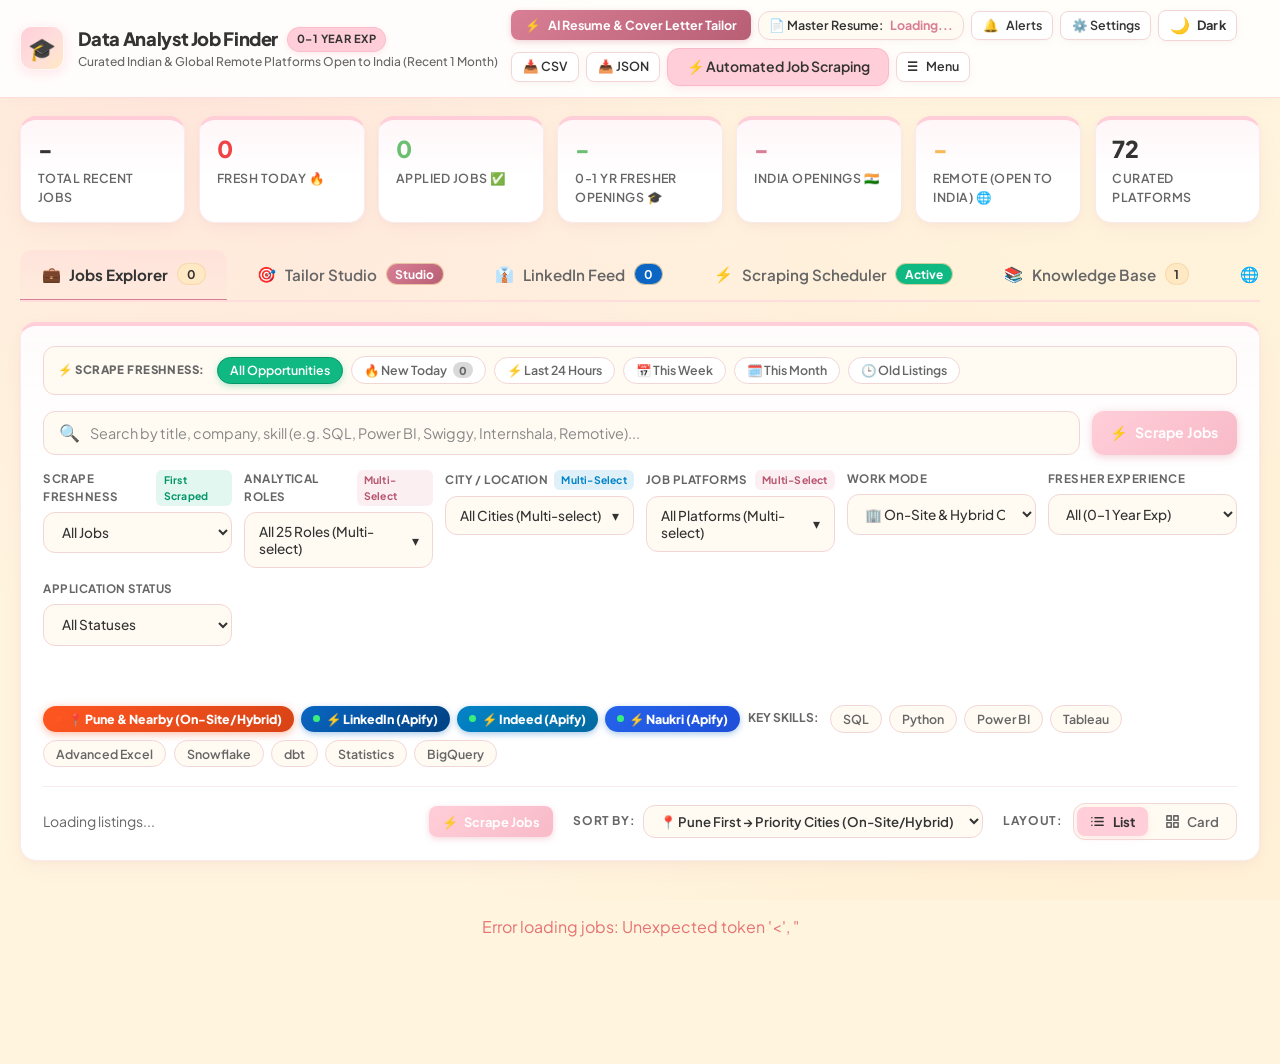
==== commit 5ff4b5fb: "Add live job scraping button directly on main job listing page and results toolbar" ====
--- a/static/index.html
+++ b/static/index.html
@@ -3,7 +3,13 @@
 
 <head>
   <meta charset="UTF-8">
-  <meta name="viewport" content="width=device-width, initial-scale=1.0">
+  <meta name="viewport" content="width=device-width, initial-scale=1.0, viewport-fit=cover, maximum-scale=5.0">
+  <meta name="theme-color" content="#FFE4E8" id="meta-theme-color">
+  <meta name="mobile-web-app-capable" content="yes">
+  <meta name="apple-mobile-web-app-capable" content="yes">
+  <meta name="apple-mobile-web-app-status-bar-style" content="default">
+  <meta name="apple-mobile-web-app-title" content="JobFinder">
+  <meta name="format-detection" content="telephone=no">
   <meta http-equiv="Cache-Control" content="no-cache, no-store, must-revalidate">
   <meta http-equiv="Pragma" content="no-cache">
   <meta http-equiv="Expires" content="0">
@@ -26,10 +32,14 @@
         if (theme === 'dark') {
           document.documentElement.classList.add('dark-theme');
         }
+        var metaTheme = document.getElementById('meta-theme-color');
+        if (metaTheme) {
+          metaTheme.setAttribute('content', theme === 'dark' ? '#18181b' : '#FFE4E8');
+        }
       } catch (e) { }
     })();
   </script>
-  <link rel="stylesheet" href="/static/css/styles.css?v=3.0.0-responsive">
+  <link rel="stylesheet" href="/static/css/styles.css?v=3.1.0-mobile-opt">
   <link rel="icon"
     href="data:image/svg+xml,<svg xmlns=%22http://www.w3.org/2000/svg%22 viewBox=%220%22><text y=%2226%22 font-size=%2226%22>📈</text></svg>">
 </head>
@@ -250,7 +260,11 @@
             <span class="search-icon">🔍</span>
             <input type="text" id="search-input" class="search-input"
               placeholder="Search by title, company, skill (e.g. SQL, Power BI, Swiggy, Internshala, Remotive)...">
-          </div>
+            <button type="button" id="search-clear-btn" class="search-clear-btn" onclick="clearSearchInput()" style="display: none;" title="Clear search" aria-label="Clear search">✕</button>
+          </div>
+          <button type="button" class="btn btn-primary search-scrape-btn" onclick="openScraperModal()" title="Live Job Scraping: Fetch latest fresher vacancies across 72 platforms">
+            ⚡ <span class="search-scrape-btn-text">Scrape Jobs</span>
+          </button>
         </div>
 
         <div class="filter-grid">
@@ -449,6 +463,12 @@
           </div>
 
           <div class="toolbar-controls-right">
+            <!-- Scrape Jobs Action Button on Main Listing Page -->
+            <button type="button" class="btn btn-primary btn-sm toolbar-scrape-btn" onclick="openScraperModal()"
+              title="Trigger live scraper to fetch new fresher job postings">
+              ⚡ <span class="toolbar-scrape-btn-text">Scrape Jobs</span>
+            </button>
+
             <!-- Sort Selector in Toolbar -->
             <div class="sort-selector-container">
               <span class="toolbar-label">Sort By:</span>
@@ -2814,7 +2834,45 @@
     </div>
   </div>
 
-  <script src="/static/js/app.js?v=3.0.0-responsive"></script>
+  <!-- Floating Back to Top Button for Mobile -->
+  <button type="button" id="mobile-back-to-top" class="mobile-back-to-top" onclick="scrollToTop()" title="Back to top" aria-label="Back to top">
+    <svg width="18" height="18" viewBox="0 0 24 24" fill="none" stroke="currentColor" stroke-width="2.5" stroke-linecap="round" stroke-linejoin="round">
+      <polyline points="18 15 12 9 6 15"></polyline>
+    </svg>
+    <span>Top</span>
+  </button>
+
+  <!-- Mobile Bottom Navigation Bar (Visible only on mobile <= 768px) -->
+  <nav class="mobile-bottom-nav" id="mobile-bottom-nav" aria-label="Mobile Navigation">
+    <button type="button" class="mobile-bottom-nav-item active" data-tab="jobs" onclick="handleMobileNavTab('jobs')" aria-label="Jobs Explorer">
+      <span class="bottom-nav-icon">💼</span>
+      <span class="bottom-nav-label">Jobs</span>
+      <span class="bottom-nav-badge" id="bottom-badge-jobs" style="display: none;">0</span>
+    </button>
+    <button type="button" class="mobile-bottom-nav-item" data-tab="tailor-studio" onclick="handleMobileNavTab('tailor-studio')" aria-label="AI Resume Studio">
+      <span class="bottom-nav-icon">🎯</span>
+      <span class="bottom-nav-label">Tailor</span>
+    </button>
+    <button type="button" class="mobile-bottom-nav-item" data-tab="linkedin-feed" onclick="handleMobileNavTab('linkedin-feed')" aria-label="LinkedIn HR Feed">
+      <span class="bottom-nav-icon">👔</span>
+      <span class="bottom-nav-label">Feed</span>
+      <span class="bottom-nav-badge" id="bottom-badge-feed" style="display: none;">0</span>
+    </button>
+    <button type="button" class="mobile-bottom-nav-item" data-tab="scheduler-center" onclick="handleMobileNavTab('scheduler-center')" aria-label="Scraping Scheduler">
+      <span class="bottom-nav-icon">⚡</span>
+      <span class="bottom-nav-label">Scraper</span>
+    </button>
+    <button type="button" class="mobile-bottom-nav-item" data-tab="kb" onclick="handleMobileNavTab('kb')" aria-label="Career Knowledge Base">
+      <span class="bottom-nav-icon">📚</span>
+      <span class="bottom-nav-label">Docs</span>
+    </button>
+    <button type="button" class="mobile-bottom-nav-item" onclick="toggleMobileMenu()" aria-label="Open More Options Menu">
+      <span class="bottom-nav-icon">☰</span>
+      <span class="bottom-nav-label">More</span>
+    </button>
+  </nav>
+
+  <script src="/static/js/app.js?v=3.1.0-mobile-opt"></script>
 </body>
 
 </html>
--- a/static/css/styles.css
+++ b/static/css/styles.css
@@ -640,6 +640,64 @@
   display: flex;
   gap: 0.75rem;
   margin-bottom: 0.95rem;
+  align-items: stretch;
+}
+
+.search-scrape-btn {
+  flex-shrink: 0;
+  display: inline-flex;
+  align-items: center;
+  gap: 0.45rem;
+  padding: 0.75rem 1.15rem;
+  font-weight: 700;
+  font-size: 0.88rem;
+  white-space: nowrap;
+  background: linear-gradient(135deg, var(--color-primary) 0%, var(--color-primary-hover) 100%);
+  color: #ffffff;
+  border: none;
+  border-radius: var(--radius-md);
+  box-shadow: 0 2px 8px rgba(217, 127, 149, 0.35);
+  cursor: pointer;
+  touch-action: manipulation;
+  -webkit-tap-highlight-color: transparent;
+  transition: transform 0.15s ease, box-shadow 0.15s ease, opacity 0.15s ease;
+}
+
+.search-scrape-btn:hover {
+  transform: translateY(-1px);
+  box-shadow: 0 4px 14px rgba(217, 127, 149, 0.48);
+}
+
+.search-scrape-btn:active {
+  transform: translateY(0);
+}
+
+.toolbar-scrape-btn {
+  display: inline-flex;
+  align-items: center;
+  gap: 0.35rem;
+  font-weight: 700;
+  font-size: 0.8rem;
+  padding: 0.45rem 0.85rem;
+  white-space: nowrap;
+  background: linear-gradient(135deg, var(--color-primary) 0%, var(--color-primary-hover) 100%);
+  color: #ffffff;
+  border: none;
+  border-radius: var(--radius-sm);
+  box-shadow: 0 2px 6px rgba(217, 127, 149, 0.3);
+  cursor: pointer;
+  touch-action: manipulation;
+  -webkit-tap-highlight-color: transparent;
+  transition: transform 0.15s ease, box-shadow 0.15s ease;
+}
+
+.toolbar-scrape-btn:hover {
+  transform: translateY(-1px);
+  box-shadow: 0 4px 10px rgba(217, 127, 149, 0.4);
+}
+
+.toolbar-scrape-btn:active {
+  transform: translateY(0);
 }
 
 .search-input-wrapper {
@@ -7777,6 +7835,17 @@
   }
   .search-row {
     margin-bottom: 0.75rem;
+    gap: 0.5rem !important;
+  }
+  .search-scrape-btn {
+    padding: 0.6rem 0.85rem !important;
+    font-size: 0.8rem !important;
+    border-radius: 8px !important;
+  }
+  .toolbar-scrape-btn {
+    padding: 0.38rem 0.65rem !important;
+    font-size: 0.75rem !important;
+    border-radius: 6px !important;
   }
   .search-input {
     padding: 0.65rem 0.85rem 0.65rem 2.4rem !important;
@@ -7823,19 +7892,29 @@
     font-size: 1.05rem !important;
     line-height: 1.35 !important;
   }
-  .job-card-actions {
+  .job-card-actions,
+  .job-actions {
     display: grid !important;
     grid-template-columns: 1fr 1fr !important;
     gap: 0.45rem !important;
     margin-top: 0.75rem !important;
-  }
+    width: 100% !important;
+  }
+  .job-card-actions .btn,
   .job-card-actions .btn-action-apply,
   .job-card-actions .btn-action-tailor,
   .job-card-actions .btn-action-email,
-  .job-card-actions .btn-action-bookmark {
-    min-height: 38px !important;
+  .job-card-actions .btn-action-bookmark,
+  .job-actions .btn,
+  .job-actions .btn-action-email,
+  .job-actions a {
+    min-height: 40px !important;
     justify-content: center !important;
     font-size: 0.78rem !important;
+    padding: 0.45rem 0.55rem !important;
+    text-align: center !important;
+    width: 100% !important;
+    border-radius: 8px !important;
   }
 
   /* Job Table view on mobile */
@@ -8180,7 +8259,260 @@
   .mobile-drawer-grid-2 {
     grid-template-columns: 1fr !important;
   }
-  .job-card-actions {
+  .job-card-actions,
+  .job-actions {
     grid-template-columns: 1fr !important;
   }
 }
+
+/* ==========================================================================
+   5. COMPREHENSIVE MOBILE BROWSER OPTIMIZATIONS (iOS Safari / Android Chrome)
+   ========================================================================== */
+
+/* Touch-action and tap highlight normalization across mobile browsers */
+button,
+a,
+input,
+select,
+textarea,
+.tab-btn,
+.skill-pill,
+.freshness-pill,
+.mobile-bottom-nav-item {
+  touch-action: manipulation;
+  -webkit-tap-highlight-color: transparent;
+}
+
+/* Mobile search clear button */
+.search-input-wrapper {
+  position: relative;
+  display: flex;
+  align-items: center;
+  width: 100%;
+}
+
+.search-clear-btn {
+  position: absolute;
+  right: 10px;
+  background: rgba(0, 0, 0, 0.08);
+  border: none;
+  border-radius: 50%;
+  width: 24px;
+  height: 24px;
+  display: flex;
+  align-items: center;
+  justify-content: center;
+  font-size: 0.72rem;
+  color: var(--text-secondary);
+  cursor: pointer;
+  touch-action: manipulation;
+  -webkit-tap-highlight-color: transparent;
+  padding: 0;
+  transition: background-color 0.15s ease, transform 0.1s ease;
+  z-index: 2;
+}
+
+[data-theme="dark"] .search-clear-btn {
+  background: rgba(255, 255, 255, 0.15);
+  color: #e2e8f0;
+}
+
+.search-clear-btn:active {
+  transform: scale(0.9);
+}
+
+/* Floating Back to Top Button */
+.mobile-back-to-top {
+  display: none;
+  position: fixed;
+  bottom: calc(70px + env(safe-area-inset-bottom));
+  right: 14px;
+  background: var(--surface-card);
+  color: var(--text-primary);
+  border: 1.5px solid var(--border-color);
+  border-radius: 9999px;
+  padding: 0.45rem 0.8rem;
+  font-size: 0.75rem;
+  font-weight: 700;
+  box-shadow: 0 8px 24px rgba(0, 0, 0, 0.16);
+  z-index: 990;
+  align-items: center;
+  gap: 5px;
+  cursor: pointer;
+  touch-action: manipulation;
+  -webkit-tap-highlight-color: transparent;
+  transition: opacity 0.25s ease, transform 0.25s ease, visibility 0.25s ease;
+  opacity: 0;
+  visibility: hidden;
+  transform: translateY(12px);
+}
+
+.mobile-back-to-top.visible {
+  opacity: 1;
+  visibility: visible;
+  transform: translateY(0);
+}
+
+.mobile-back-to-top:active {
+  transform: scale(0.92);
+}
+
+/* Bottom Nav Bar */
+.mobile-bottom-nav {
+  display: none;
+}
+
+@media (max-width: 768px) {
+  /* Safe body bottom padding so sticky bottom bar never covers any card */
+  body {
+    padding-bottom: calc(68px + env(safe-area-inset-bottom)) !important;
+  }
+
+  /* Show mobile bottom nav */
+  .mobile-bottom-nav {
+    display: flex;
+    position: fixed;
+    bottom: 0;
+    left: 0;
+    right: 0;
+    height: calc(58px + env(safe-area-inset-bottom));
+    padding-bottom: env(safe-area-inset-bottom);
+    background: var(--surface-glass);
+    backdrop-filter: blur(20px);
+    -webkit-backdrop-filter: blur(20px);
+    border-top: 1px solid var(--border-color);
+    box-shadow: 0 -4px 20px rgba(0, 0, 0, 0.08);
+    z-index: 1000;
+    justify-content: space-around;
+    align-items: center;
+    box-sizing: border-box;
+  }
+
+  [data-theme="dark"] .mobile-bottom-nav {
+    background: rgba(24, 24, 27, 0.88);
+    border-top-color: rgba(255, 255, 255, 0.1);
+    box-shadow: 0 -4px 24px rgba(0, 0, 0, 0.45);
+  }
+
+  .mobile-bottom-nav-item {
+    flex: 1;
+    display: flex;
+    flex-direction: column;
+    align-items: center;
+    justify-content: center;
+    height: 100%;
+    background: transparent;
+    border: none;
+    color: var(--text-muted);
+    font-size: 0.68rem;
+    font-weight: 600;
+    gap: 2px;
+    padding: 3px 2px;
+    cursor: pointer;
+    touch-action: manipulation;
+    -webkit-tap-highlight-color: transparent;
+    position: relative;
+    transition: color 0.15s ease, transform 0.1s ease;
+  }
+
+  .mobile-bottom-nav-item:active {
+    transform: scale(0.92);
+  }
+
+  .bottom-nav-icon {
+    font-size: 1.25rem;
+    line-height: 1;
+    display: inline-block;
+    transition: transform 0.2s cubic-bezier(0.34, 1.56, 0.64, 1);
+  }
+
+  .bottom-nav-label {
+    letter-spacing: -0.01em;
+    font-size: 0.68rem;
+  }
+
+  .mobile-bottom-nav-item.active {
+    color: var(--color-primary);
+    font-weight: 800;
+  }
+
+  .mobile-bottom-nav-item.active .bottom-nav-icon {
+    transform: translateY(-2px) scale(1.12);
+  }
+
+  .mobile-bottom-nav-item.active::before {
+    content: '';
+    position: absolute;
+    top: 0;
+    width: 26px;
+    height: 3px;
+    background: var(--color-primary);
+    border-radius: 0 0 3px 3px;
+  }
+
+  .bottom-nav-badge {
+    position: absolute;
+    top: 4px;
+    right: calc(50% - 16px);
+    background: #ef4444;
+    color: #ffffff;
+    font-size: 0.6rem;
+    font-weight: 800;
+    padding: 1px 5px;
+    border-radius: 9999px;
+    line-height: 1.1;
+  }
+
+  /* Show floating back to top button on mobile */
+  .mobile-back-to-top {
+    display: inline-flex;
+  }
+
+  /* Horizontal swipe carousel for skills pills on mobile */
+  .skills-pills {
+    display: flex !important;
+    flex-wrap: nowrap !important;
+    overflow-x: auto !important;
+    -webkit-overflow-scrolling: touch !important;
+    scrollbar-width: none !important;
+    padding-bottom: 6px !important;
+    margin-top: 0.75rem !important;
+  }
+
+  .skills-pills::-webkit-scrollbar {
+    display: none;
+  }
+
+  .skill-pill {
+    flex-shrink: 0 !important;
+    white-space: nowrap !important;
+    font-size: 0.76rem !important;
+    padding: 0.35rem 0.65rem !important;
+  }
+
+  /* Prevent background body scroll when modals are open on mobile */
+  body.modal-open {
+    overflow: hidden !important;
+    touch-action: none !important;
+  }
+
+  /* Bottom sheet drag indicator */
+  .modal-drag-indicator {
+    display: block;
+    width: 38px;
+    height: 4px;
+    background: var(--border-color);
+    border-radius: 9999px;
+    margin: -0.35rem auto 0.85rem;
+  }
+
+  /* Safe max height for mobile actions drawer */
+  .mobile-actions-drawer {
+    max-height: 0;
+  }
+  .mobile-actions-drawer.open {
+    max-height: calc(100vh - 65px) !important;
+    overflow-y: auto !important;
+    -webkit-overflow-scrolling: touch !important;
+  }
+}
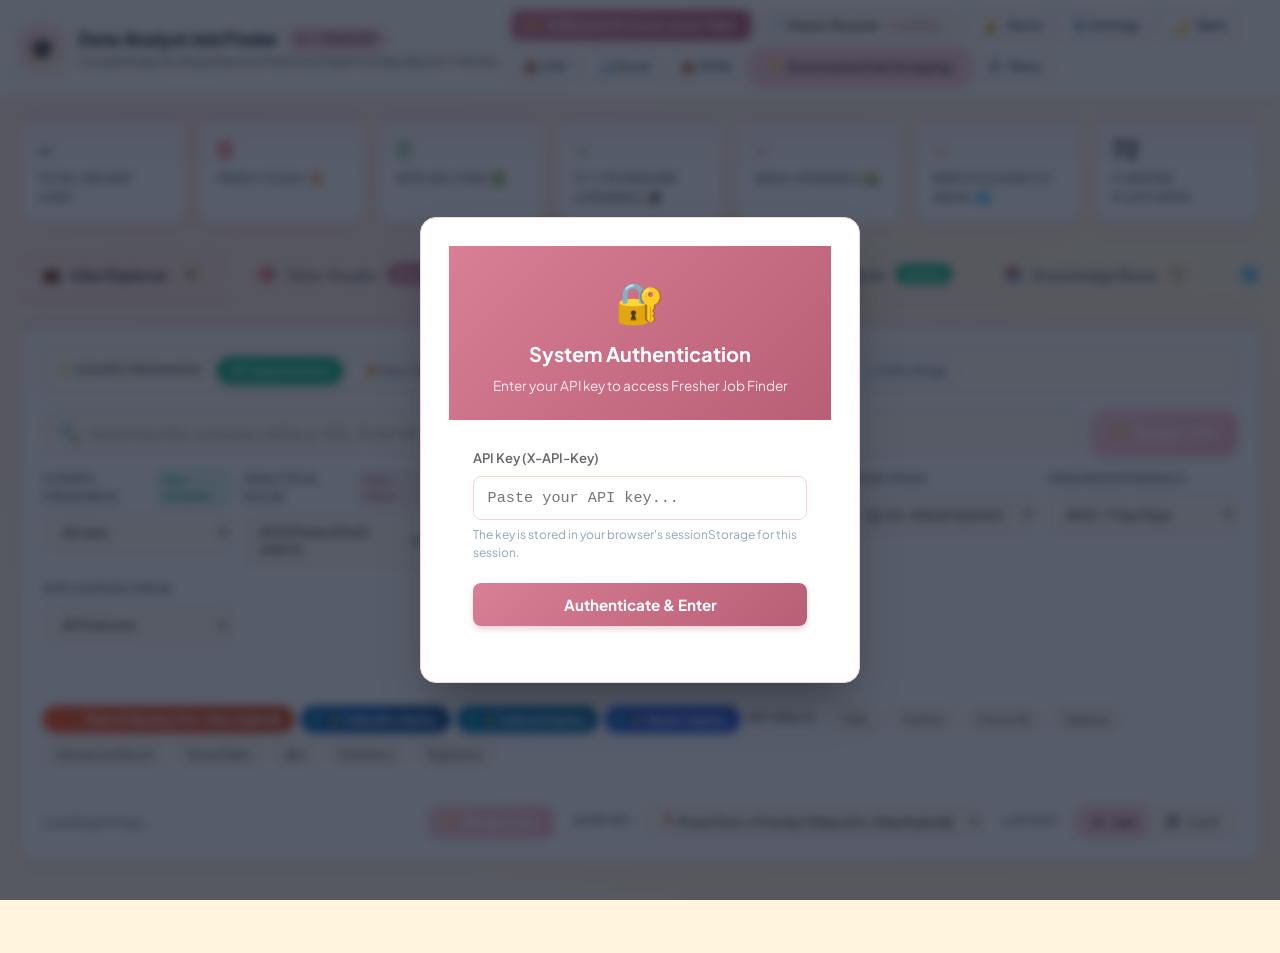
==== commit c35d7bf7: "feat: add CSV and Excel job export and curation with comprehensive parameters" ====
--- a/static/index.html
+++ b/static/index.html
@@ -113,12 +113,16 @@
           <span class="theme-toggle-text" id="theme-toggle-text">Dark</span>
         </button>
         <!-- Export Actions -->
-        <button class="btn btn-outline btn-sm header-btn-desktop-only" onclick="window.location.href='/api/export/csv'"
-          title="Export all recent listings to CSV">
+        <button class="btn btn-outline btn-sm header-btn-desktop-only" onclick="exportJobs('csv')"
+          title="Curate & Export all scraped job listings to CSV">
           📥 CSV
         </button>
-        <button class="btn btn-outline btn-sm header-btn-desktop-only" onclick="window.location.href='/api/export/json'"
-          title="Export all recent listings to JSON">
+        <button class="btn btn-outline btn-sm header-btn-desktop-only" onclick="exportJobs('excel')"
+          title="Curate & Export all scraped job listings to Excel (.xlsx)">
+          📊 Excel
+        </button>
+        <button class="btn btn-outline btn-sm header-btn-desktop-only" onclick="exportJobs('json')"
+          title="Curate & Export all scraped job listings to JSON">
           📥 JSON
         </button>
         <!-- Primary Action Button: #FFCED8 -->
@@ -154,10 +158,13 @@
           <button class="btn btn-outline mobile-drawer-btn" onclick="openSettingsModal(); closeMobileMenu();">
             ⚙️ Settings
           </button>
-          <button class="btn btn-outline mobile-drawer-btn" onclick="window.location.href='/api/export/csv'; closeMobileMenu();">
+          <button class="btn btn-outline mobile-drawer-btn" onclick="exportJobs('csv'); closeMobileMenu();">
             📥 CSV Export
           </button>
-          <button class="btn btn-outline mobile-drawer-btn" onclick="window.location.href='/api/export/json'; closeMobileMenu();">
+          <button class="btn btn-outline mobile-drawer-btn" onclick="exportJobs('excel'); closeMobileMenu();">
+            📊 Excel Export
+          </button>
+          <button class="btn btn-outline mobile-drawer-btn" onclick="exportJobs('json'); closeMobileMenu();">
             📥 JSON Export
           </button>
           <button class="btn btn-outline mobile-drawer-btn" onclick="toggleTheme(); closeMobileMenu();">
@@ -474,6 +481,7 @@
               <span class="toolbar-label">Sort By:</span>
               <select id="toolbar-sort-select" class="sort-select" data-filter="sort_by" title="Sort job listings">
                 <option value="pune_first" selected>📍 Pune First → Priority Cities (On-Site/Hybrid)</option>
+                <option value="relevance">🎯 Relevance: Highest Match</option>
                 <option value="date_desc">⚡ Date: Most Recent</option>
                 <option value="first_scraped_desc">⬇ Newest Scraped First</option>
                 <option value="first_scraped_asc">⬆ Oldest Scraped First</option>
@@ -1405,10 +1413,10 @@
               </div>
               <div class="responsive-grid-sources" style="display: grid; grid-template-columns: repeat(auto-fill, minmax(min(100%, 180px), 1fr)); gap: 0.5rem;" id="manual-sources-checkboxes">
                 <label style="display: flex; align-items: center; gap: 6px; font-size: 0.825rem; cursor: pointer;">
-                  <input type="checkbox" name="manual_adapter" value="linkedin_feed" checked> 👔 LinkedIn HR Recruiter Feed
+                  <input type="checkbox" name="manual_adapter" value="internshala" checked> Internshala (India)
                 </label>
                 <label style="display: flex; align-items: center; gap: 6px; font-size: 0.825rem; cursor: pointer;">
-                  <input type="checkbox" name="manual_adapter" value="internshala" checked> Internshala (India)
+                  <input type="checkbox" name="manual_adapter" value="himalayas" checked> Himalayas (Remote)
                 </label>
                 <label style="display: flex; align-items: center; gap: 6px; font-size: 0.825rem; cursor: pointer;">
                   <input type="checkbox" name="manual_adapter" value="remotive" checked> Remotive (Global)
@@ -1426,7 +1434,22 @@
                   <input type="checkbox" name="manual_adapter" value="company_careers" checked> Company Boards
                 </label>
                 <label style="display: flex; align-items: center; gap: 6px; font-size: 0.825rem; cursor: pointer;">
-                  <input type="checkbox" name="manual_adapter" value="real_market_seed" checked> Real Market Seed
+                  <input type="checkbox" name="manual_adapter" value="arbeitnow" checked> Arbeitnow Tech
+                </label>
+                <label style="display: flex; align-items: center; gap: 6px; font-size: 0.825rem; cursor: pointer;">
+                  <input type="checkbox" name="manual_adapter" value="linkedin_feed" checked> 👔 LinkedIn HR Recruiter Feed
+                </label>
+                <label style="display: flex; align-items: center; gap: 6px; font-size: 0.825rem; cursor: pointer;">
+                  <input type="checkbox" name="manual_adapter" value="linkedin_india"> LinkedIn India (Apify)
+                </label>
+                <label style="display: flex; align-items: center; gap: 6px; font-size: 0.825rem; cursor: pointer;">
+                  <input type="checkbox" name="manual_adapter" value="indeed_india"> Indeed India (Apify)
+                </label>
+                <label style="display: flex; align-items: center; gap: 6px; font-size: 0.825rem; cursor: pointer;">
+                  <input type="checkbox" name="manual_adapter" value="naukri"> Naukri India (Apify)
+                </label>
+                <label style="display: flex; align-items: center; gap: 6px; font-size: 0.825rem; cursor: pointer;">
+                  <input type="checkbox" name="manual_adapter" value="real_market_seed"> Real Market Seed
                 </label>
               </div>
             </div>
@@ -1618,6 +1641,19 @@
             </button>
           </div>
 
+          <!-- Scheduler Daemon Live Status Banner -->
+          <div style="background: #f0fdf4; border: 1px solid #bbf7d0; border-radius: 10px; padding: 0.75rem 1rem; margin-bottom: 1rem; display: flex; justify-content: space-between; align-items: center; flex-wrap: wrap; gap: 0.5rem;">
+            <div style="display: flex; align-items: center; gap: 8px;">
+              <span class="status-indicator-dot online"></span>
+              <span style="font-weight: 700; color: #166534; font-size: 0.85rem;">Automated Background Scheduler Daemon: ACTIVE & RUNNING</span>
+              <span style="font-size: 0.75rem; color: #15803d; background: #dcfce7; padding: 2px 8px; border-radius: 12px; font-weight: 600;">Ticks Every 5s</span>
+            </div>
+            <div style="display: flex; align-items: center; gap: 6px; font-size: 0.85rem; color: #1e293b;">
+              <span style="color: #64748b;">Server Time (IST):</span>
+              <strong id="scheduler-server-clock" style="font-family: monospace; font-size: 0.95rem; color: #0284c7; background: #e0f2fe; padding: 2px 8px; border-radius: 6px;">--:--:-- --</strong>
+            </div>
+          </div>
+
           <div id="custom-schedules-container" class="custom-schedules-grid">
             <div style="padding: 2rem; text-align: center; color: #64748b; font-size: 0.9rem; grid-column: 1 / -1;">
               Loading custom schedules...
@@ -2373,10 +2409,29 @@
             </select>
           </div>
           <div>
-            <label style="display: block; font-size: 0.8rem; font-weight: 700; color: #1e293b; margin-bottom: 4px;">RUN
-              TIMES (Comma separated 24h, e.g. 08:00, 13:00, 20:00)</label>
-            <input type="text" id="cs-runtimes" value="09:00, 18:00" placeholder="e.g. 08:00, 14:00, 20:00"
-              style="width: 100%; padding: 0.55rem 0.75rem; border: 1.5px solid #e2e8f0; border-radius: 8px; font-size: 0.85rem;">
+            <div style="display: flex; justify-content: space-between; align-items: center; margin-bottom: 4px;">
+              <label style="font-size: 0.8rem; font-weight: 700; color: #1e293b; margin: 0;">RUN TIME (12h or 24h format)</label>
+              <span style="font-size: 0.72rem; color: #64748b;">Clock: <strong id="modal-server-time" style="color: #0284c7;">--:--:--</strong></span>
+            </div>
+            <div style="display: flex; gap: 6px; align-items: center;">
+              <input type="text" id="cs-runtimes" value="10:00 PM" placeholder="e.g. 10:00 PM, 22:00, 09:30 AM"
+                oninput="updateModalRunPreview()"
+                style="flex: 1; padding: 0.55rem 0.75rem; border: 1.5px solid #e2e8f0; border-radius: 8px; font-size: 0.85rem;">
+              <input type="time" id="cs-time-picker" onchange="syncPickerToText()"
+                style="padding: 0.45rem 0.5rem; border: 1.5px solid #e2e8f0; border-radius: 8px; font-size: 0.85rem; cursor: pointer;" title="Native Time Picker">
+            </div>
+            <!-- Quick Preset Buttons for Instant Scheduled Testing -->
+            <div style="display: flex; gap: 4px; flex-wrap: wrap; margin-top: 6px;">
+              <button type="button" class="btn btn-outline btn-xs" onclick="setCustomSchedulePreset(1)" style="font-size: 0.72rem; padding: 2px 7px; background: #f0fdf4; border-color: #86efac; color: #15803d;" title="Set schedule to run automatically in 1 minute">⚡ In 1 Min</button>
+              <button type="button" class="btn btn-outline btn-xs" onclick="setCustomSchedulePreset(2)" style="font-size: 0.72rem; padding: 2px 7px; background: #f0fdf4; border-color: #86efac; color: #15803d;" title="Set schedule to run automatically in 2 minutes">⚡ In 2 Mins</button>
+              <button type="button" class="btn btn-outline btn-xs" onclick="setCustomSchedulePreset(5)" style="font-size: 0.72rem; padding: 2px 7px; background: #f0fdf4; border-color: #86efac; color: #15803d;" title="Set schedule to run automatically in 5 minutes">⚡ In 5 Mins</button>
+              <button type="button" class="btn btn-outline btn-xs" onclick="setCustomSchedulePreset('11:00 AM')" style="font-size: 0.72rem; padding: 2px 7px;">🌅 11:00 AM</button>
+              <button type="button" class="btn btn-outline btn-xs" onclick="setCustomSchedulePreset('10:00 PM')" style="font-size: 0.72rem; padding: 2px 7px;">🌙 10:00 PM</button>
+            </div>
+            <!-- Live Preview of When this Will Trigger -->
+            <div id="cs-run-preview" style="margin-top: 5px; font-size: 0.78rem; font-weight: 700; color: #0284c7; background: #f0f9ff; border: 1px dashed #bae6fd; padding: 4px 8px; border-radius: 6px;">
+              🎯 Calculating next run...
+            </div>
           </div>
         </div>
 
@@ -2407,11 +2462,11 @@
             </label>
             <label
               style="padding: 6px 12px; background: #f1f5f9; border-radius: 6px; font-size: 0.8rem; cursor: pointer; display: flex; align-items: center; gap: 4px;">
-              <input type="checkbox" name="cs_day" value="Saturday"> Sat
+              <input type="checkbox" name="cs_day" value="Saturday" checked> Sat
             </label>
             <label
               style="padding: 6px 12px; background: #f1f5f9; border-radius: 6px; font-size: 0.8rem; cursor: pointer; display: flex; align-items: center; gap: 4px;">
-              <input type="checkbox" name="cs_day" value="Sunday"> Sun
+              <input type="checkbox" name="cs_day" value="Sunday" checked> Sun
             </label>
           </div>
         </div>
@@ -2419,29 +2474,52 @@
         <!-- Portals & Source Selection -->
         <div
           style="background: #f8fafc; border: 1px solid #e2e8f0; border-radius: 10px; padding: 1rem; margin-bottom: 1rem;">
-          <label style="display: block; font-size: 0.8rem; font-weight: 700; color: #1e293b; margin-bottom: 6px;">JOB
-            PORTALS & SOURCES</label>
-          <div class="responsive-grid-sources" style="display: grid; grid-template-columns: repeat(auto-fill, minmax(min(100%, 180px), 1fr)); gap: 0.4rem;" id="cs-sources-container">
+          <div style="display: flex; justify-content: space-between; align-items: center; margin-bottom: 8px;">
+            <label style="font-size: 0.8rem; font-weight: 700; color: #1e293b; margin: 0;">JOB PORTALS & SOURCES (Scan Every Platform)</label>
+            <button type="button" class="btn btn-outline btn-xs" style="font-size: 0.72rem; padding: 2px 8px;" onclick="toggleAllCustomSources()">Toggle All</button>
+          </div>
+          <div class="responsive-grid-sources" style="display: grid; grid-template-columns: repeat(auto-fill, minmax(min(100%, 195px), 1fr)); gap: 0.45rem;" id="cs-sources-container">
+            <label style="display: flex; align-items: center; gap: 6px; font-size: 0.8rem; cursor: pointer; font-weight: 700; color: #0284c7; grid-column: 1 / -1; padding-bottom: 4px; border-bottom: 1px dashed #cbd5e1;">
+              <input type="checkbox" name="cs_source_all" id="cs-source-all" value="all" checked onchange="handleSelectAllCustomSources(this)"> 🌐 All Job Platforms (Scan Every Platform)
+            </label>
             <label style="display: flex; align-items: center; gap: 6px; font-size: 0.8rem; cursor: pointer;">
-              <input type="checkbox" name="cs_source" value="linkedin_feed" checked> 👔 LinkedIn HR Recruiter Feed
+              <input type="checkbox" name="cs_source" value="internshala" checked onchange="updateCustomSourcesState()"> 🇮🇳 Internshala (India)
             </label>
             <label style="display: flex; align-items: center; gap: 6px; font-size: 0.8rem; cursor: pointer;">
-              <input type="checkbox" name="cs_source" value="internshala" checked> Internshala (India)
+              <input type="checkbox" name="cs_source" value="linkedin_feed" checked onchange="updateCustomSourcesState()"> 👔 LinkedIn HR Recruiter Feed
             </label>
             <label style="display: flex; align-items: center; gap: 6px; font-size: 0.8rem; cursor: pointer;">
-              <input type="checkbox" name="cs_source" value="remotive" checked> Remotive (Global)
+              <input type="checkbox" name="cs_source" value="linkedin_india" checked onchange="updateCustomSourcesState()"> 💼 LinkedIn India Direct
             </label>
             <label style="display: flex; align-items: center; gap: 6px; font-size: 0.8rem; cursor: pointer;">
-              <input type="checkbox" name="cs_source" value="remoteok" checked> RemoteOK (Global)
+              <input type="checkbox" name="cs_source" value="indeed_india" checked onchange="updateCustomSourcesState()"> 🔍 Indeed India
             </label>
             <label style="display: flex; align-items: center; gap: 6px; font-size: 0.8rem; cursor: pointer;">
-              <input type="checkbox" name="cs_source" value="jobicy" checked> Jobicy Remote
+              <input type="checkbox" name="cs_source" value="naukri" checked onchange="updateCustomSourcesState()"> 🏢 Naukri.com India
             </label>
             <label style="display: flex; align-items: center; gap: 6px; font-size: 0.8rem; cursor: pointer;">
-              <input type="checkbox" name="cs_source" value="weworkremotely" checked> We Work Remotely
+              <input type="checkbox" name="cs_source" value="himalayas" checked onchange="updateCustomSourcesState()"> 🏔️ Himalayas Remote
             </label>
             <label style="display: flex; align-items: center; gap: 6px; font-size: 0.8rem; cursor: pointer;">
-              <input type="checkbox" name="cs_source" value="company_careers" checked> Company Careers
+              <input type="checkbox" name="cs_source" value="remotive" checked onchange="updateCustomSourcesState()"> 🌍 Remotive Global
+            </label>
+            <label style="display: flex; align-items: center; gap: 6px; font-size: 0.8rem; cursor: pointer;">
+              <input type="checkbox" name="cs_source" value="remoteok" checked onchange="updateCustomSourcesState()"> 💻 RemoteOK Global
+            </label>
+            <label style="display: flex; align-items: center; gap: 6px; font-size: 0.8rem; cursor: pointer;">
+              <input type="checkbox" name="cs_source" value="jobicy" checked onchange="updateCustomSourcesState()"> 🛰️ Jobicy Remote
+            </label>
+            <label style="display: flex; align-items: center; gap: 6px; font-size: 0.8rem; cursor: pointer;">
+              <input type="checkbox" name="cs_source" value="weworkremotely" checked onchange="updateCustomSourcesState()"> 💼 We Work Remotely
+            </label>
+            <label style="display: flex; align-items: center; gap: 6px; font-size: 0.8rem; cursor: pointer;">
+              <input type="checkbox" name="cs_source" value="company_careers" checked onchange="updateCustomSourcesState()"> 🏢 Company Careers
+            </label>
+            <label style="display: flex; align-items: center; gap: 6px; font-size: 0.8rem; cursor: pointer;">
+              <input type="checkbox" name="cs_source" value="arbeitnow" checked onchange="updateCustomSourcesState()"> 🇩🇪 Arbeitnow Global
+            </label>
+            <label style="display: flex; align-items: center; gap: 6px; font-size: 0.8rem; cursor: pointer;">
+              <input type="checkbox" name="cs_source" value="real_market_seed" checked onchange="updateCustomSourcesState()"> 🎯 Real Market Postings
             </label>
           </div>
         </div>
@@ -2622,9 +2700,12 @@
           <strong>Connect Your Account Feed:</strong> By supplying your LinkedIn session cookie (<code>li_at</code>), the platform can query live feed hiring posts matching fresher keywords directly from your personal network.
         </div>
         <div style="margin-bottom: 1rem;">
-          <label style="font-weight: 700; font-size: 0.8rem; color: #1e293b; display: block; margin-bottom: 4px;">LINKEDIN SESSION COOKIE (li_at)</label>
-          <input type="password" id="li-setting-cookie" class="search-input" placeholder="Paste your li_at cookie here (optional for live feed sync)..." style="font-size: 0.825rem; width: 100%; padding: 0.45rem 0.65rem;">
-          <span style="font-size: 0.7rem; color: #64748b; margin-top: 2px; display: block;">Found in your browser Developer Tools -> Application -> Cookies -> linkedin.com -> li_at</span>
+          <div style="display: flex; justify-content: space-between; align-items: baseline; margin-bottom: 4px;">
+            <label style="font-weight: 700; font-size: 0.8rem; color: #1e293b;">LINKEDIN SESSION COOKIE (li_at)</label>
+            <span id="li-cookie-status-badge" style="font-size: 0.725rem;"></span>
+          </div>
+          <input type="password" id="li-setting-cookie" class="search-input" placeholder="Paste li_at here or set LI_AT in .env (never saved on disk)..." style="font-size: 0.825rem; width: 100%; padding: 0.45rem 0.65rem;">
+          <span style="font-size: 0.7rem; color: #64748b; margin-top: 2px; display: block;">For privacy, <code>li_at</code> is never stored on disk. Configure in <code>.env</code> as <code>LI_AT=...</code> or supply temporarily for this session.</span>
         </div>
         <div style="margin-bottom: 1rem;">
           <label style="font-weight: 700; font-size: 0.8rem; color: #1e293b; display: block; margin-bottom: 4px;">SEARCH & FEED KEYWORDS</label>
@@ -2872,6 +2953,31 @@
     </button>
   </nav>
 
+  <!-- API Key Authentication Modal -->
+  <div id="api-key-modal" class="modal" style="display: none; position: fixed; inset: 0; background: rgba(15, 23, 42, 0.7); backdrop-filter: blur(5px); z-index: 100000; align-items: center; justify-content: center; padding: 1.25rem;">
+    <div class="modal-content" style="background: var(--bg-card, #ffffff); border-radius: 16px; max-width: 440px; width: 100%; box-shadow: 0 25px 50px -12px rgba(0, 0, 0, 0.35); border: 1px solid var(--border-color, #e2e8f0); overflow: hidden; animation: fadeIn 0.25s ease-out; margin: auto;">
+      <div style="background: linear-gradient(135deg, #D97F95 0%, #B85F75 100%); padding: 1.5rem; color: #ffffff; text-align: center;">
+        <div style="font-size: 2.5rem; margin-bottom: 0.35rem;">🔐</div>
+        <h3 style="margin: 0; font-size: 1.25rem; font-weight: 700; color: #ffffff;">System Authentication</h3>
+        <p style="margin: 0.4rem 0 0; font-size: 0.85rem; opacity: 0.95; color: #fff1f2;">Enter your API key to access Fresher Job Finder</p>
+      </div>
+      <div style="padding: 1.75rem 1.5rem;">
+        <div id="api-key-error" style="display: none; background: #fef2f2; border: 1px solid #f87171; color: #b91c1c; font-size: 0.82rem; padding: 0.65rem 0.85rem; border-radius: 8px; margin-bottom: 1.2rem; line-height: 1.4;"></div>
+        <form id="api-key-form" onsubmit="handleApiKeySubmit(event)">
+          <div style="margin-bottom: 1.25rem;">
+            <label for="api-key-input" style="display: block; font-size: 0.82rem; font-weight: 600; color: var(--text-secondary, #475569); margin-bottom: 0.45rem;">API Key (X-API-Key)</label>
+            <input type="password" id="api-key-input" placeholder="Paste your API key..." required autocomplete="current-password"
+                   style="width: 100%; box-sizing: border-box; padding: 0.75rem 0.85rem; border: 1.5px solid var(--border-color, #cbd5e1); border-radius: 8px; font-family: monospace; font-size: 0.95rem; outline: none; transition: border-color 0.2s;" />
+            <span style="font-size: 0.75rem; color: #94a3b8; display: block; margin-top: 0.4rem;">The key is stored in your browser's sessionStorage for this session.</span>
+          </div>
+          <button type="submit" id="api-key-submit-btn" style="width: 100%; background: linear-gradient(135deg, #D97F95 0%, #B85F75 100%); color: #ffffff; border: none; padding: 0.75rem 1rem; border-radius: 8px; font-weight: 700; font-size: 0.95rem; cursor: pointer; box-shadow: 0 4px 6px -1px rgba(217, 127, 149, 0.4); transition: transform 0.1s ease, filter 0.2s;">
+            Authenticate & Enter
+          </button>
+        </form>
+      </div>
+    </div>
+  </div>
+
   <script src="/static/js/app.js?v=3.1.0-mobile-opt"></script>
 </body>
 
